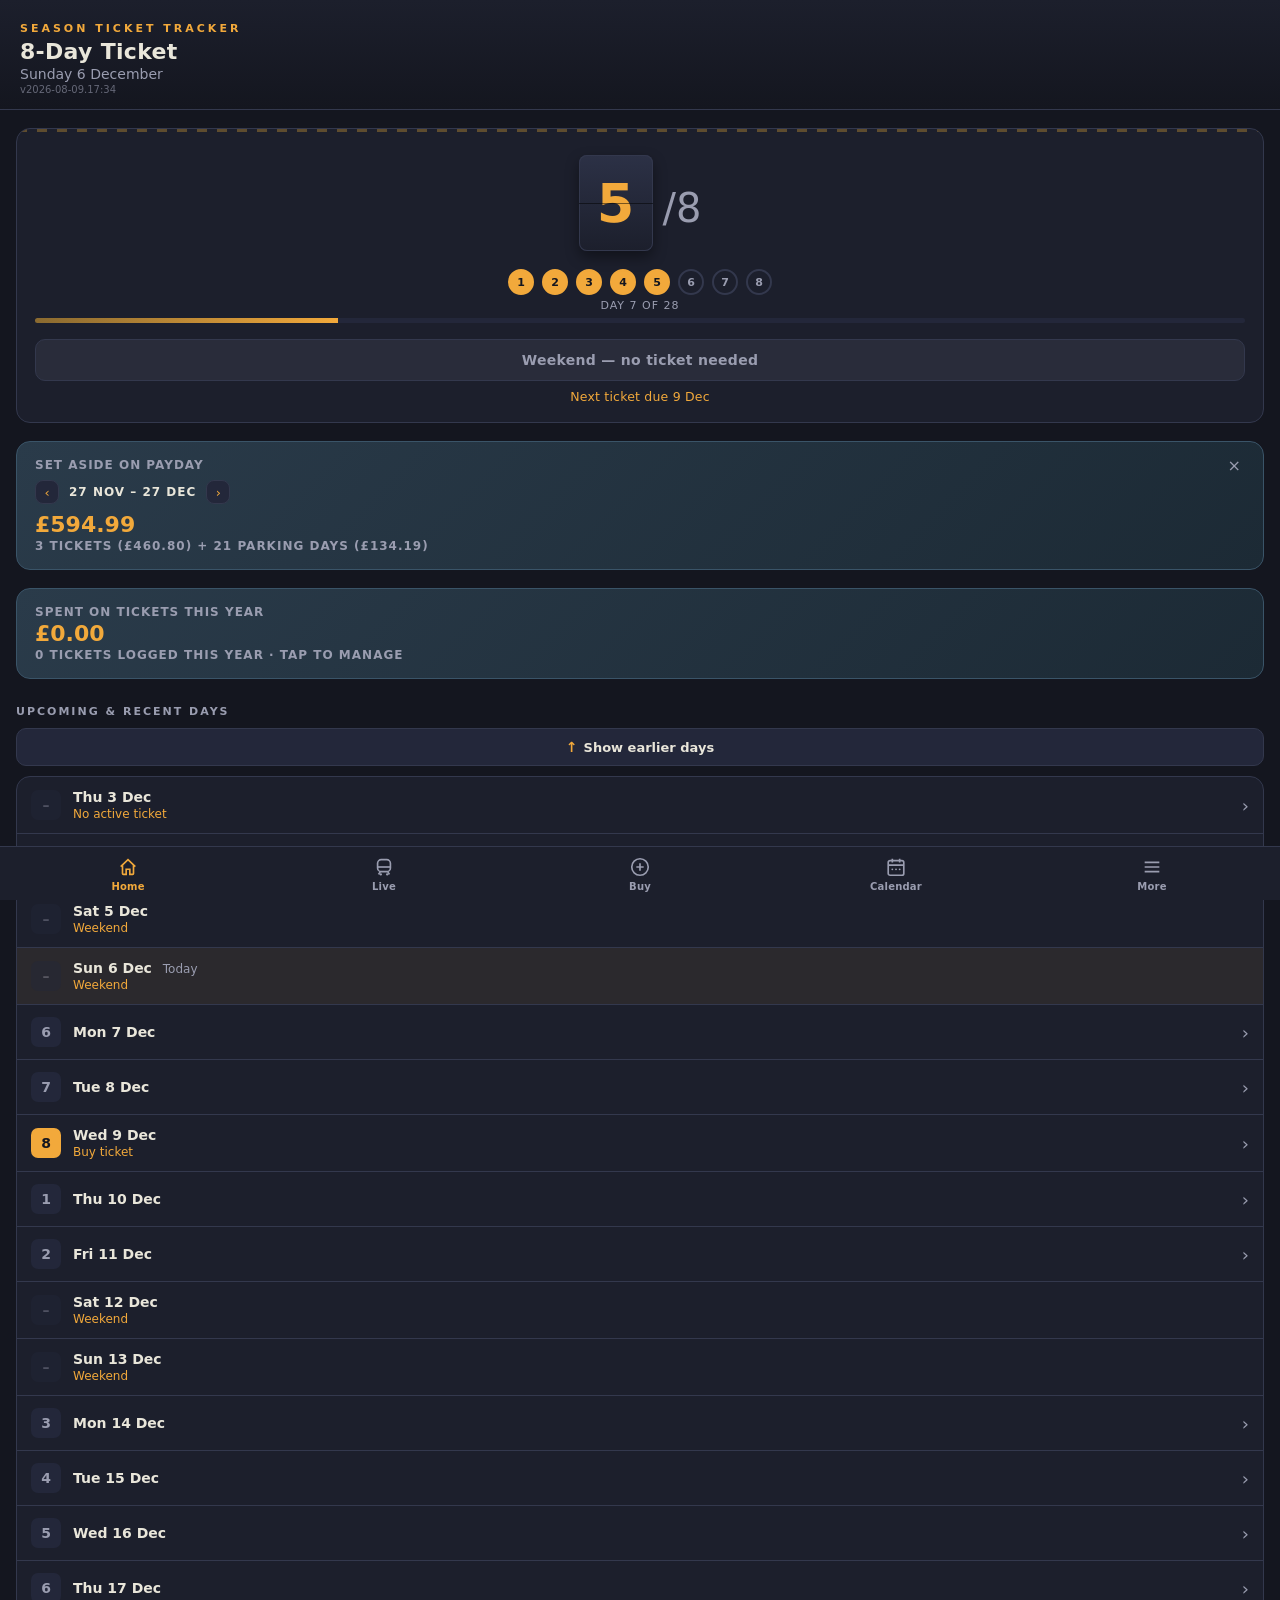
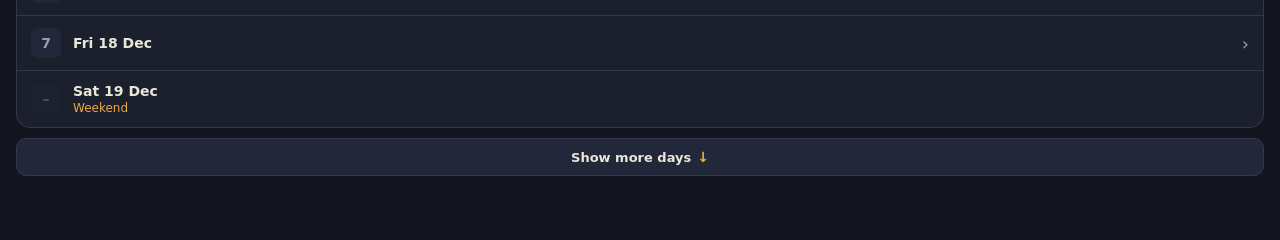
==== index-1.html @ 55a1dd39 "Add files via upload" ====
<!DOCTYPE html>
<html lang="en">
<head>
<meta charset="UTF-8">
<meta name="viewport" content="width=device-width, initial-scale=1.0, viewport-fit=cover">
<title>8-Day Ticket</title>
<link rel="manifest" href="manifest.json">
<meta name="theme-color" content="#14161f">
<meta name="mobile-web-app-capable" content="yes">
<meta name="apple-mobile-web-app-capable" content="yes">
<meta name="apple-mobile-web-app-status-bar-style" content="black-translucent">
<meta name="apple-mobile-web-app-title" content="8-Day Ticket">
<meta name="format-detection" content="telephone=no, date=no, address=no, email=no">
<link rel="icon" href="icons/icon-192.png">
<link rel="apple-touch-icon" href="icons/icon-192.png">
<script src="https://accounts.google.com/gsi/client" async defer></script>
<style>
  :root{
    --board: #14161f;
    --board-2: #1c1f2c;
    --tile: #23273a;
    --ink: #e9e6da;
    --ink-dim: #9a9db0;
    --amber: #f2a93b;
    --amber-dim: #8a6a30;
    --line: #33384d;
    --danger: #e05a4e;
    --good: #6fbf8a;
  }
  *{ box-sizing: border-box; -webkit-tap-highlight-color: transparent; }
  html,body{ height:100%; }
  body{
    margin:0;
    background: var(--board);
    color: var(--ink);
    font-family: 'Inter', system-ui, -apple-system, 'Segoe UI', sans-serif;
    min-height:100vh;
  }
  header.top{
    position: relative;
    padding: 22px 20px 14px;
    border-bottom: 1px solid var(--line);
    background: linear-gradient(180deg, var(--board-2), var(--board));
  }
  .bunting-row{
    display: flex;
    justify-content: center;
    gap: 5px;
    padding-bottom: 10px;
  }
  .bunting-flag{
    width: 12px;
    height: 12px;
    clip-path: polygon(0 0, 100% 0, 50% 100%);
  }
  .menu-dropdown{
    position: fixed;
    bottom: calc(74px + env(safe-area-inset-bottom));
    right: 16px;
    background: var(--board-2);
    border: 1px solid var(--line);
    border-radius: 12px;
    box-shadow: 0 -6px 28px rgba(0,0,0,0.45);
    z-index: 65;
    min-width: 240px;
    max-height: 60vh;
    overflow-y: auto;
  }
  .menu-dropdown .settings-link{
    margin: 0;
    padding: 13px 16px;
    text-align: left;
    border-bottom: 1px solid var(--line);
    font-size: 13px;
    text-decoration: none;
    color: var(--ink);
  }
  .menu-dropdown .settings-link:active{
    background: rgba(255,255,255,0.06);
  }
  .menu-dropdown .settings-link:last-child{ border-bottom: none; }

  .bottom-nav{
    position: sticky;
    left: 0; right: 0; bottom: 0;
    display: flex;
    background: var(--board-2);
    border-top: 1px solid var(--line);
    padding-bottom: env(safe-area-inset-bottom);
    z-index: 55;
  }
  .bottom-nav-item{
    flex: 1;
    display: flex;
    flex-direction: column;
    align-items: center;
    justify-content: center;
    gap: 3px;
    padding: 9px 4px 8px;
    color: var(--ink-dim);
    cursor: pointer;
    -webkit-user-select: none;
    user-select: none;
    -webkit-touch-callout: none;
    touch-action: manipulation;
    -webkit-tap-highlight-color: transparent;
  }
  .bottom-nav-item svg{
    width: 22px;
    height: 22px;
    stroke: currentColor;
    fill: none;
    stroke-width: 1.8;
  }
  .bottom-nav-item .bn-label{
    font-size: 10px;
    font-weight: 600;
    letter-spacing: 0.2px;
  }
  .bottom-nav-item.active{
    color: var(--amber);
  }
  .bottom-nav-item:active{
    background: rgba(255,255,255,0.04);
  }

  .cal-nav{
    display: flex;
    align-items: center;
    justify-content: space-between;
    margin-bottom: 14px;
  }
  .cal-nav-btn{
    width: 34px; height: 34px;
    display: flex; align-items:center; justify-content:center;
    background: var(--tile);
    border: 1px solid var(--line);
    border-radius: 8px;
    color: var(--amber);
    font-size: 18px;
    cursor: pointer;
  }
  .cal-nav-title{
    font-size: 15px;
    font-weight: 700;
  }
  .cal-grid{
    display: grid;
    grid-template-columns: repeat(7, 1fr);
    gap: 4px;
  }
  .cal-weekday{
    text-align: center;
    font-size: 10px;
    letter-spacing: 1px;
    text-transform: uppercase;
    color: var(--ink-dim);
    padding-bottom: 6px;
  }
  .cal-day{
    aspect-ratio: 1;
    display: flex;
    flex-direction: column;
    align-items: center;
    justify-content: center;
    border-radius: 8px;
    font-size: 13px;
    color: var(--ink);
    background: var(--tile);
    position: relative;
    -webkit-user-select: none;
    user-select: none;
    -webkit-touch-callout: none;
    touch-action: manipulation;
    -webkit-tap-highlight-color: transparent;
  }
  .cal-day.weekend{ color: var(--ink-dim); background: transparent; }
  .cal-day.empty{ background: transparent; }
  .cal-day.today{ border: 1.5px solid var(--amber); font-weight: 700; }
  .cal-dot{
    width: 5px; height: 5px;
    border-radius: 50%;
    background: var(--amber);
    margin-top: 3px;
  }
  .cal-dot-row{
    display: flex;
    gap: 3px;
  }
  .cal-dot-delay{
    width: 5px; height: 5px;
    border-radius: 50%;
    background: transparent;
    border: 1.3px solid #ff8b7e;
    margin-top: 3px;
    box-sizing: border-box;
  }
  .cal-dot-confirmed{
    width: 5px; height: 5px;
    border-radius: 50%;
    background: #ff8b7e;
    margin-top: 3px;
  }
  .eyebrow{
    font-size: 11px;
    letter-spacing: 3px;
    text-transform: uppercase;
    color: var(--amber);
    font-weight: 700;
    margin-bottom: 4px;
  }
  h1{
    font-size: 22px;
    margin: 0;
    font-weight: 800;
    letter-spacing: 0.3px;
  }
  .today-date{
    color: var(--ink-dim);
    font-size: 14px;
    margin-top: 2px;
  }

  .board-card{
    margin: 18px 16px 0;
    background: var(--board-2);
    border: 1px solid var(--line);
    border-radius: 14px;
    padding: 20px 18px 18px;
    position: relative;
    overflow: hidden;
  }
  .board-card::before{
    content:"";
    position:absolute; top:0; left:0; right:0; height:3px;
    background: repeating-linear-gradient(90deg, var(--amber-dim) 0 10px, transparent 10px 20px);
    opacity: 0.6;
  }

  .flip-row{
    display:flex;
    justify-content:center;
    align-items: baseline;
    gap: 10px;
    margin: 6px 0 18px;
  }
  .flip-tile{
    width: 74px;
    height: 96px;
    background: linear-gradient(180deg, #2c3146, #1c1f2c);
    border-radius: 8px;
    display:flex;
    align-items:center;
    justify-content:center;
    font-size: 54px;
    font-weight: 800;
    color: var(--amber);
    box-shadow: inset 0 0 0 1px var(--line), 0 6px 14px rgba(0,0,0,0.4);
    position: relative;
  }
  .flip-tile::after{
    content:"";
    position:absolute; left:0; right:0; top:50%;
    height:1px;
    background: rgba(0,0,0,0.5);
  }
  .flip-of8{
    display:flex; flex-direction:column; align-items:center;
  }
  .flip-of8 .num{
    font-size: 40px;
    font-weight: 300;
    color: var(--ink-dim);
  }
  .flip-of8 .label{
    font-size: 10px;
    letter-spacing: 2px;
    color: var(--ink-dim);
    text-transform: uppercase;
  }

  .punch-row{
    display:flex;
    justify-content:center;
    gap: 8px;
    margin-bottom: 4px;
  }
  .punch{
    width: 26px; height: 26px;
    border-radius: 50%;
    border: 2px solid var(--line);
    display:flex; align-items:center; justify-content:center;
    font-size: 11px;
    color: var(--ink-dim);
    font-weight: 700;
    transition: all 0.2s;
  }
  .punch.done{
    background: var(--amber);
    border-color: var(--amber);
    color: #14161f;
  }

  .day-progress-label{
    text-align:center;
    font-size: 11px;
    letter-spacing: 1px;
    text-transform: uppercase;
    color: var(--ink-dim);
    margin-bottom: 6px;
  }
  .day-progress-track{
    height: 5px;
    background: var(--tile);
    border-radius: 4px;
    overflow: hidden;
    margin-bottom: 4px;
  }
  .day-progress-fill{
    height: 100%;
    background: linear-gradient(90deg, var(--amber-dim), var(--amber));
  }

  .status-banner{
    margin-top: 16px;
    border-radius: 10px;
    padding: 12px 14px;
    font-size: 14px;
    font-weight: 700;
    text-align: center;
    letter-spacing: 0.3px;
  }
  .status-banner.renew{
    background: rgba(224,90,78,0.15);
    color: #ff8b7e;
    border: 1px solid rgba(224,90,78,0.4);
  }
  .status-banner.ok{
    background: rgba(111,191,138,0.12);
    color: var(--good);
    border: 1px solid rgba(111,191,138,0.3);
  }
  .status-banner.skip{
    background: rgba(154,157,176,0.1);
    color: var(--ink-dim);
    border: 1px solid var(--line);
  }

  .next-buy-line{
    margin-top: 8px;
    text-align: center;
    font-size: 12.5px;
    color: var(--amber);
    letter-spacing: 0.2px;
    -webkit-user-select: none;
    user-select: none;
    -webkit-touch-callout: none;
    touch-action: manipulation;
    -webkit-tap-highlight-color: transparent;
  }

  .section-label{
    margin: 26px 16px 10px;
    font-size: 11px;
    letter-spacing: 2px;
    text-transform: uppercase;
    color: var(--ink-dim);
    font-weight: 700;
  }

  .holiday-card{
    margin: 18px 16px 0;
    background: linear-gradient(135deg, #2a3b4a, #1c2a35);
    border: 1px solid #3a5468;
    border-radius: 14px;
    padding: 16px 18px;
    display: flex;
    align-items: center;
    gap: 16px;
  }
  .holiday-count{
    font-size: 36px;
    font-weight: 800;
    color: #7fc9e8;
    font-family: 'Courier New', monospace;
    min-width: 50px;
  }
  .holiday-label{
    font-size: 12px;
    text-transform: uppercase;
    letter-spacing: 1px;
    color: var(--ink-dim);
    font-weight: 700;
  }
  .holiday-date{
    font-size: 14px;
    color: var(--ink);
    margin-top: 2px;
  }

  .comment-card{
    margin: 0 16px;
    background: var(--board-2);
    border: 1px solid var(--line);
    border-radius: 14px;
    padding: 16px;
  }
  .chip-row{
    display:flex;
    flex-wrap: wrap;
    gap: 8px;
    margin-bottom: 10px;
  }
  .chip{
    padding: 7px 13px;
    border-radius: 20px;
    border: 1px solid var(--line);
    background: var(--tile);
    color: var(--ink);
    font-size: 13px;
    font-weight: 600;
    cursor:pointer;
    user-select:none;
  }
  .chip.active{
    background: var(--amber);
    color: #14161f;
    border-color: var(--amber);
  }
  input[type=text]{
    width: 100%;
    background: var(--tile);
    border: 1px solid var(--line);
    color: var(--ink);
    border-radius: 8px;
    padding: 10px 12px;
    font-size: 14px;
    margin-top: 4px;
  }
  input[type=text]::placeholder{ color: var(--ink-dim); }
  input[type=date]{
    width: 100%;
    background: var(--tile);
    border: 1px solid var(--line);
    color: var(--ink);
    border-radius: 8px;
    padding: 10px 12px;
    font-size: 14px;
    color-scheme: dark;
  }

  .day-list{
    margin: 0 16px;
    background: var(--board-2);
    border: 1px solid var(--line);
    border-radius: 14px;
    overflow: hidden;
  }
  .day-row{
    display:flex;
    align-items:center;
    gap: 12px;
    padding: 12px 14px;
    border-bottom: 1px solid var(--line);
    cursor: pointer;
    -webkit-user-select: none;
    user-select: none;
    -webkit-touch-callout: none;
    touch-action: manipulation;
    -webkit-tap-highlight-color: transparent;
  }
  .day-row.no-click{
    cursor: default;
  }
  .day-row:last-child{ border-bottom:none; }
  .day-row.is-today{
    background: rgba(242,169,59,0.07);
  }
  .day-row .count-badge{
    width: 30px; height:30px;
    border-radius: 7px;
    background: var(--tile);
    display:flex; align-items:center; justify-content:center;
    font-weight: 800;
    font-size: 14px;
    color: var(--ink-dim);
    flex-shrink:0;
  }
  .day-row .count-badge.eight{
    background: var(--amber);
    color: #14161f;
  }
  .day-row .count-badge.weekend{
    opacity: 0.4;
  }
  .day-row .info{ flex:1; min-width:0; }
  .day-row .dname{
    font-size: 14px;
    font-weight: 700;
  }
  .day-row .dname .sub{
    font-weight: 400;
    color: var(--ink-dim);
    font-size: 12px;
    margin-left: 6px;
  }
  .day-row .comment-tag{
    font-size: 12px;
    color: var(--amber);
    margin-top: 2px;
  }
  .day-row .arrow{
    color: var(--ink-dim);
    font-size: 18px;
  }
  .rail-blob{
    display: inline-block;
    position: relative;
    width: 10px;
    height: 10px;
    border-radius: 50%;
    background: var(--amber);
    margin-left: 8px;
    vertical-align: middle;
    cursor: pointer;
    -webkit-user-select: none;
    user-select: none;
    -webkit-touch-callout: none;
    touch-action: manipulation;
    -webkit-tap-highlight-color: transparent;
  }
  .rail-blob::after{
    content: '';
    position: absolute;
    top: 50%;
    left: 50%;
    width: 36px;
    height: 36px;
    transform: translate(-50%, -50%);
  }
  .rail-blob-confirmed{
    background: #ff8b7e;
  }
  .rail-detail-row{
    display: flex;
    justify-content: space-between;
    padding: 6px 0;
    border-bottom: 1px solid var(--line);
    font-size: 14px;
  }
  .rail-detail-row:last-child{ border-bottom: none; }
  /* Train-progress rows only (identified by data-idx) — the divider
     otherwise spans the row's full width, overhanging past the tracker
     line and dots on the left. Trimmed to start exactly where those
     sit instead, so it reads as meeting the timeline rather than
     floating past it. */
  .rail-detail-row[data-idx]{
    border-bottom: none;
  }
  .rail-detail-row[data-idx]::after{
    content: '';
    position: absolute;
    left: 6px;
    right: 0;
    bottom: 0;
    height: 1px;
    background: var(--line);
  }
  .rail-detail-row[data-idx]:last-child::after{
    display: none;
  }
  .rail-col-header{
    font-size: 11px;
    letter-spacing: 1px;
    text-transform: uppercase;
    color: var(--ink-dim);
    margin: 14px 0 6px;
  }

  .save-btn{
    width:100%;
    margin-top: 10px;
    background: var(--amber);
    color: #14161f;
    border:none;
    border-radius: 8px;
    padding: 12px;
    font-size: 14px;
    font-weight: 800;
    cursor:pointer;
  }
  .save-btn:active{ transform: scale(0.98); }

  .settings-link{
    text-align:center;
    margin-top: 24px;
    font-size: 12px;
    color: var(--ink-dim);
    text-decoration: underline;
    cursor:pointer;
    -webkit-user-select: none;
    user-select: none;
    -webkit-touch-callout: none;
    touch-action: manipulation;
    -webkit-tap-highlight-color: transparent;
  }

  .day-nav-btn{
    display: flex;
    align-items: center;
    justify-content: center;
    gap: 6px;
    margin: 10px 16px;
    padding: 10px;
    font-size: 13px;
    font-weight: 600;
    color: var(--ink);
    background: var(--tile);
    border: 1px solid var(--line);
    border-radius: 10px;
    cursor: pointer;
    -webkit-user-select: none;
    user-select: none;
    -webkit-touch-callout: none;
    touch-action: manipulation;
    -webkit-tap-highlight-color: transparent;
  }
  .day-nav-btn:active{
    background: rgba(255,255,255,0.06);
  }
  .day-nav-btn .arrow-icon{
    color: var(--amber);
    font-size: 14px;
  }

  .modal-overlay{
    position: fixed; inset:0;
    background: rgba(0,0,0,0.6);
    display:flex; align-items:flex-end;
    z-index: 50;
  }
  .modal{
    background: var(--board-2);
    width:100%;
    border-radius: 16px 16px 0 0;
    padding: 20px 18px 28px;
    border-top: 1px solid var(--line);
    /* A generous fixed ceiling, not dependent on measuring the bottom
       bar's exact height — that measurement approach turned out to be
       unreliable (the same root cause behind the old "Show more days"
       bug). This guarantees any modal's own content, however long, can
       always be reached via its own internal scroll rather than
       potentially being trapped behind the bar with no way to reach it. */
    max-height: calc(100vh - 80px - env(safe-area-inset-bottom));
    overflow-y: auto;
  }
  .modal h3{ margin:0 0 4px; font-size:16px; }
  .modal .sub{ color: var(--ink-dim); font-size:13px; margin-bottom:14px; }

  .modal-overlay-full{
    align-items: stretch;
  }
  .modal-overlay-full .modal{
    border-radius: 0;
    height: 100dvh;
    max-height: 100dvh;
    display: flex;
    flex-direction: column;
    /* A generous fixed allowance for the bottom nav bar sitting on top of
       this modal (same reasoning as the base .modal fix) — this was
       previously only reserving 20px total, nowhere near enough, which
       is why Close ended up trapped underneath the bar. */
    padding-bottom: calc(72px + env(safe-area-inset-bottom));
  }


  /* Bottom-sheet modals sit below the app's bottom nav in the stacking
     order. Reserve the nav's height inside the modal so its own controls
     (especially Close) cannot end up underneath the nav. This is the same
     safe-area principle used by the full-screen train-progress modal, but
     without making the bottom-sheet itself full-screen. */
  .modal-overlay-nav-safe .modal{
    padding-bottom: calc(72px + env(safe-area-inset-bottom));
  }


  .cal-overlay{
    align-items: flex-start;
    padding-top: 60px;
  }
  .cal-modal{
    border-radius: 16px;
    border-top: 1px solid var(--line);
    margin: 0 12px;
  }
  .modal-close{
    text-align:center;
    margin-top: 14px;
    color: var(--ink-dim);
    font-size: 13px;
    cursor:pointer;
  }
  .loading{
    text-align:center;
    padding: 60px 20px;
    color: var(--ink-dim);
  }
  @keyframes blob-pulse{
    0%, 100% { opacity: 1; transform: scale(1); }
    50% { opacity: 0.5; transform: scale(1.3); }
  }
  .blob-pulsing{
    animation: blob-pulse 1.4s ease-in-out infinite;
  }
</style>
</head>
<body>
<div id="app" class="loading">Loading your ticket…</div>

<script>
const PRESET_TAGS = ['WFH', 'HOLIDAY', 'DENTIST', 'SICK'];

// Simple line-style icons for the bottom nav bar — inherit colour via
// currentColor so active/inactive state is just a CSS colour change.
const NAV_ICONS = {
  today: '<svg viewBox="0 0 24 24"><path d="M4 11.5 12 4l8 7.5"/><path d="M6 10v9a1 1 0 0 0 1 1h3v-5.5h4V20h3a1 1 0 0 0 1-1v-9"/></svg>',
  live: '<svg viewBox="0 0 24 24"><rect x="5" y="4" width="14" height="13" rx="4"/><path d="M5 12h14"/><circle cx="8.5" cy="20" r="1.3" fill="currentColor" stroke="none"/><circle cx="15.5" cy="20" r="1.3" fill="currentColor" stroke="none"/><path d="M8 17l-2 3M16 17l2 3"/></svg>',
  buy: '<svg viewBox="0 0 24 24"><circle cx="12" cy="12" r="9"/><path d="M12 8v8M8 12h8"/></svg>',
  calendar: '<svg viewBox="0 0 24 24"><rect x="3.5" y="5" width="17" height="16" rx="2"/><path d="M3.5 10h17M8 3v4M16 3v4"/><circle cx="8" cy="14.5" r="1" fill="currentColor" stroke="none"/><circle cx="12" cy="14.5" r="1" fill="currentColor" stroke="none"/><circle cx="16" cy="14.5" r="1" fill="currentColor" stroke="none"/></svg>',
  more: '<svg viewBox="0 0 24 24"><path d="M4 7h16M4 12h16M4 17h16"/></svg>',
};

// A filled circle with a white checkmark, GitHub-style — used to show a
// delay repay claim's status inline. Green for confirmed, grey for
// started-but-not-yet-confirmed.
function checkCircleIcon(color){
  return `<svg viewBox="0 0 16 16" width="15" height="15" style="vertical-align:-2px;"><circle cx="8" cy="8" r="8" fill="${color}"/><path d="M4.3 8.3 L6.8 10.6 L11.6 5.3" stroke="#fff" stroke-width="1.6" stroke-linecap="round" stroke-linejoin="round" fill="none"/></svg>`;
}

// Replace this with your own OAuth client ID from Google Cloud Console
// to enable the Google Calendar sync feature. Safe to be public — a
// client ID is not a secret, unlike an API key or password.
const GOOGLE_CLIENT_ID = '130585374763-he5hjhlgigril8otmlcalp4llonefl4e.apps.googleusercontent.com';
const APP_VERSION = 'v2026-08-09.17:34'; // bump this on every deploy — lets you confirm what's actually running vs what's on GitHub

let gcalEnabled = false; // whether the person has connected Google Calendar
let preferredGoogleEmail = ''; // used as a login hint to skip the account picker when multiple Google accounts exist
// Global debug mode — off by default. When on, debug hooks scattered
// around the app (starting with the raw-data toggle on train progress)
// become visible. Each hook's own info can look different; this is just
// the single switch that reveals/hides all of them consistently.
let debugModeEnabled = false;
// Tracks the currently-open train progress screen's own teardown
// function, if any. Every such screen shares the same hardcoded element
// IDs (train-progress-rows, train-progress-blob, etc.) and runs its own
// 60-second refresh timer — if a second one opened while a first was
// still alive, both timers kept running and both wrote into whichever
// DOM elements getElementById happened to resolve to (the first match,
// not necessarily the one on screen), causing one train's data to
// silently overwrite another's. Forcing any previous instance to clean
// itself up before a new one opens makes that structurally impossible.
let activeTrainProgressCleanup = null;

// Drive auto-backup
let driveBackupEnabled = false;
let driveBackupDirty = false; // true whenever something's changed since the last successful backup
let lastDriveBackupTime = 0; // epoch ms
let driveBackupFolderId = null;
const DRIVE_BACKUP_THROTTLE_MS = 30 * 60 * 1000; // 30 minutes
const DRIVE_BACKUP_FOLDER_NAME = 'Ticket Tracker Backups';
const DRIVE_BACKUP_KEEP_COUNT = 2;
let gcalEventId = null; // the calendar event ID for the current buy-ticket reminder, if any
let gcalPendingSync = false; // true when the buy date changed since the calendar was last updated
let lastNotifiedBuyKey = null; // the buy date we last notified/synced for, to detect changes
let googleTokenClient = null; // lazily-initialized GIS token client
let cachedAccessToken = null;
let cachedTokenExpiry = 0;
let gcalLastSyncFailed = false; // transient, not persisted — just for this session's UI feedback
let scheduledBuyKey = null; // the buy-date candidate currently waiting out the debounce timer
let buyDateChangeTimer = null; // the pending debounce timeout handle

// Optional one-off import of past comments, e.g. from an old spreadsheet.
// Left empty here deliberately — this file is public. See import-seed-data.js
// (kept out of the GitHub repo) for how to load personal history in privately.
const SEED_COMMENTS = {};

function fmtKey(d){
  const y = d.getFullYear();
  const m = String(d.getMonth()+1).padStart(2,'0');
  const day = String(d.getDate()).padStart(2,'0');
  return `${y}-${m}-${day}`;
}
function parseKey(k){
  const [y,m,d] = k.split('-').map(Number);
  return new Date(y, m-1, d);
}
function isWeekend(d){
  const wd = d.getDay(); // 0 Sun, 6 Sat
  return wd === 0 || wd === 6;
}
function addDays(d, n){
  const nd = new Date(d);
  nd.setDate(nd.getDate()+n);
  return nd;
}
function dayNameShort(d){
  return d.toLocaleDateString('en-GB', { weekday: 'short' });
}
function dateLabel(d){
  return d.toLocaleDateString('en-GB', { weekday: 'long', day: 'numeric', month: 'long' });
}
function dateLabelShort(d){
  return d.toLocaleDateString('en-GB', { day: 'numeric', month: 'short' });
}

const PERIOD_LENGTH = 28; // ticket valid for 28 calendar days
const USES_PER_PERIOD = 8; // 8 day-passes within that window
const DEFAULT_PERIOD_START = '2026-07-29'; // ticket bought tonight, starts tomorrow

let comments = {}; // dateKey -> comment string
let travelOverrides = {}; // dateKey -> true, for days with a comment that were still travelled
let periodStart = DEFAULT_PERIOD_START; // date the current ticket window began
let purchases = []; // [{date: 'YYYY-MM-DD', cost: number}, ...] — one entry per ticket bought
let lastKnownPrice = 153.60; // prefilled into the recalibrate cost field
let parkingCost = 6.39; // default daily parking estimate
let dayReturnPrice = 21.00; // used by the ticket purchase advisor to compare against the season ticket
let dismissedMonths = {}; // monthKey ('YYYY-MM') -> true, for the monthly estimate card
let menuOpen = false; // whether the hamburger dropdown is currently open

// Rail performance / delay repay feature
const RAIL_WORKER_URL = 'https://rail-performance-proxy.wayne-lee-paul-reynolds.workers.dev';
const DARWIN_WORKER_URL = 'https://darwin-live-proxy.wayne-lee-paul-reynolds.workers.dev';
const DELAY_REPAY_THRESHOLD_MINUTES = 15;
let railDaysBack = 3; // how far back the day list currently scrolls; grows via "Show earlier days"
const RAIL_DAYS_BACK_STEP = 7;
const RAIL_MAX_DAYS_BACK = 28; // matches Avanti's Delay Repay claim deadline
let railTrains = []; // [{ key, direction: 'AM'|'PM', fromLoc, toLoc, time, label }]
let railPerfCache = {}; // { "YYYY-MM-DD": { trainKey: { delayMinutes, onTime } } }
let railSyncInProgress = false;

// Marks the Drive backup as needing a fresh upload whenever any of the
// app's own data changes. Installed once, globally, so every save
// function already in the app (and any added later) is covered
// automatically — no need to remember to flag dirtiness by hand.
(function installDriveBackupDirtyTracker(){
  const originalSetItem = localStorage.setItem.bind(localStorage);
  localStorage.setItem = function(key, value){
    if (key !== 'drive-backup-dirty' && key !== 'drive-backup-last-time'){
      driveBackupDirty = true;
      try{ originalSetItem('drive-backup-dirty', JSON.stringify(true)); }catch(e){}
    }
    return originalSetItem(key, value);
  };
})();

const DEFAULT_RAIL_TRAINS = [
  { key: 'am-0808', direction: 'AM', fromLoc: 'CRE', toLoc: 'WGN', time: '0808', label: '08:08' },
  { key: 'am-0727', direction: 'AM', fromLoc: 'CRE', toLoc: 'WGN', time: '0727', label: '07:27' },
  { key: 'pm-1731', direction: 'PM', fromLoc: 'WGN', toLoc: 'CRE', time: '1731', label: '17:31' },
  { key: 'pm-1631', direction: 'PM', fromLoc: 'WGN', toLoc: 'CRE', time: '1631', label: '16:31' },
  { key: 'pm-1831', direction: 'PM', fromLoc: 'WGN', toLoc: 'CRE', time: '1831', label: '18:31' },
];

// Approximate station coordinates — precise enough for a rough geofencing
// test; worth refining with a proper lookup later if this becomes a real
// feature rather than a proof of concept.
const STATION_COORDS = {
  CRE: { lat: 53.0896, lon: -2.4333, name: 'Crewe' },
  WGN: { lat: 53.5433, lon: -2.6326, name: 'Wigan North Western' },
};

// Haversine formula — great-circle distance between two lat/lon points, in km.
function distanceKm(lat1, lon1, lat2, lon2){
  const R = 6371;
  const toRad = (d) => d * Math.PI / 180;
  const dLat = toRad(lat2 - lat1);
  const dLon = toRad(lon2 - lon1);
  const a = Math.sin(dLat/2)**2 + Math.cos(toRad(lat1)) * Math.cos(toRad(lat2)) * Math.sin(dLon/2)**2;
  return R * 2 * Math.atan2(Math.sqrt(a), Math.sqrt(1-a));
}

let estimateOffset = 0; // 0 = current pay period, 1 = next, 2 = the one after, etc. (not persisted)
let confirmedTrains = {}; // "YYYY-MM-DD" -> { AM: trainKey, PM: trainKey } — which specific train you actually caught, manually confirmed for now

// Delay Repay claim tracking — dateKey -> { AM: {status, minutesLate, amount}, PM: {...} }
// status is 'started' (link tapped, submission not confirmed) or 'confirmed'
// (manually marked as actually submitted/completed). Only ever set for the
// CONFIRMED train on a given direction, never for other trains that also
// happened to be delayed that day but weren't the one actually ridden.
let delayClaims = {};
const AVANTI_CLAIM_URL = 'https://delayrepay.avantiwestcoast.co.uk/';
// Confirmed against two real Avanti claims on the Flexi 8 ticket: a 15-29
// min delay paid £2.40 and a 30-59 min delay paid £4.80, both matching
// (ticket price ÷ 16) × band exactly at £153.60. Worth re-checking if the
// ticket type or price structure ever changes.
const DELAY_REPAY_DIVISOR = 16;

function delayRepayBandPercent(minutes){
  if (minutes >= 60) return 1.0;
  if (minutes >= 30) return 0.5;
  if (minutes >= 15) return 0.25;
  return 0;
}

// Finds the season ticket price that was actually valid on a given past
// date, rather than just using whatever the current price is — so a later
// price change doesn't retroactively distort an older claim's value.
function getSeasonPriceForDate(dateKey){
  const seasonPurchases = purchases.filter(p => (p.type || undefined) !== 'single' && p.date <= dateKey);
  if (seasonPurchases.length === 0) return lastKnownPrice;
  seasonPurchases.sort((a, b) => a.date < b.date ? -1 : 1);
  return seasonPurchases[seasonPurchases.length - 1].cost;
}

function computeDelayRepayAmount(minutes, dateKey){
  const price = getSeasonPriceForDate(dateKey);
  return (price / DELAY_REPAY_DIVISOR) * delayRepayBandPercent(minutes);
}

async function saveDelayClaims(){
  try{ localStorage.setItem('delay-claims', JSON.stringify(delayClaims)); }
  catch(e){ /* save failed silently; will retry next change */ }
}

// Trains being actively watched by serviceID, independent of any
// station's rolling board window — lets a journey be followed all the
// way to its destination, even after it's long departed the station you
// first spotted it from, and even across closing/reopening the app.
let trackedTrains = []; // [{ serviceId, label, fromLoc, addedAt }]
const TRACKED_TRAIN_MAX_AGE_MS = 6 * 60 * 60 * 1000; // stop tracking after 6 hours regardless — a journey this long has almost certainly finished

// "I think you're on this train" detection
const GEOFENCE_RADIUS_M = 500; // informed by real field-test readings — Crewe/Wigan both fall well inside this
const LIKELY_TRAIN_CHECK_INTERVAL_MS = 2 * 60 * 1000; // how often to check while the app is open
const LIKELY_TRAIN_TIME_WINDOW_MIN = 45; // only bother checking within this many minutes either side of a configured train time
let likelyTrainSuggestion = null; // { dateKey, direction, trainKey, label } — transient, not persisted
let likelyTrainCheckTimer = null;
let dismissedLikelyTrainKeys = new Set(); // avoids re-suggesting the same match repeatedly in one session

async function loadData(){
  try{
    const c = localStorage.getItem('ticket-comments');
    comments = c ? JSON.parse(c) : {};
  }catch(e){ comments = {}; }
  try{
    const o = localStorage.getItem('ticket-travel-overrides');
    travelOverrides = o ? JSON.parse(o) : {};
  }catch(e){ travelOverrides = {}; }
  try{
    const pu = localStorage.getItem('ticket-purchases');
    purchases = pu ? JSON.parse(pu) : [];
  }catch(e){ purchases = []; }
  try{
    const lp = localStorage.getItem('ticket-last-price');
    lastKnownPrice = lp ? JSON.parse(lp) : 153.60;
  }catch(e){ lastKnownPrice = 153.60; }
  try{
    const pc = localStorage.getItem('ticket-parking-cost');
    parkingCost = pc ? JSON.parse(pc) : 6.39;
  }catch(e){ parkingCost = 6.39; }
  try{
    const dr = localStorage.getItem('ticket-day-return-price');
    dayReturnPrice = dr ? JSON.parse(dr) : 21.00;
  }catch(e){ dayReturnPrice = 21.00; }
  try{
    const dm = localStorage.getItem('ticket-dismissed-months');
    dismissedMonths = dm ? JSON.parse(dm) : {};
  }catch(e){ dismissedMonths = {}; }
  try{
    const ge = localStorage.getItem('gcal-enabled');
    gcalEnabled = ge ? JSON.parse(ge) : false;
  }catch(e){ gcalEnabled = false; }
  try{
    const pe = localStorage.getItem('preferred-google-email');
    preferredGoogleEmail = pe ? JSON.parse(pe) : '';
  }catch(e){ preferredGoogleEmail = ''; }
  try{
    const dm = localStorage.getItem('debug-mode-enabled');
    debugModeEnabled = dm ? JSON.parse(dm) : false;
  }catch(e){ debugModeEnabled = false; }
  try{
    const dbe = localStorage.getItem('drive-backup-enabled');
    driveBackupEnabled = dbe ? JSON.parse(dbe) : false;
  }catch(e){ driveBackupEnabled = false; }
  try{
    const dbd = localStorage.getItem('drive-backup-dirty');
    driveBackupDirty = dbd ? JSON.parse(dbd) : false;
  }catch(e){ driveBackupDirty = false; }
  try{
    const dbt = localStorage.getItem('drive-backup-last-time');
    lastDriveBackupTime = dbt ? JSON.parse(dbt) : 0;
  }catch(e){ lastDriveBackupTime = 0; }
  try{
    const dbf = localStorage.getItem('drive-backup-folder-id');
    driveBackupFolderId = dbf ? JSON.parse(dbf) : null;
  }catch(e){ driveBackupFolderId = null; }
  try{
    const gi = localStorage.getItem('gcal-event-id');
    gcalEventId = gi ? JSON.parse(gi) : null;
  }catch(e){ gcalEventId = null; }
  try{
    const gp = localStorage.getItem('gcal-pending-sync');
    gcalPendingSync = gp ? JSON.parse(gp) : false;
  }catch(e){ gcalPendingSync = false; }
  try{
    const ln = localStorage.getItem('ticket-last-notified-buy-key');
    lastNotifiedBuyKey = ln ? JSON.parse(ln) : null;
  }catch(e){ lastNotifiedBuyKey = null; }
  try{
    const rt = localStorage.getItem('rail-trains');
    railTrains = rt ? JSON.parse(rt) : DEFAULT_RAIL_TRAINS.slice();
  }catch(e){ railTrains = DEFAULT_RAIL_TRAINS.slice(); }
  try{
    const rc = localStorage.getItem('rail-perf-cache');
    railPerfCache = rc ? JSON.parse(rc) : {};
  }catch(e){ railPerfCache = {}; }
  try{
    const ct = localStorage.getItem('confirmed-trains');
    confirmedTrains = ct ? JSON.parse(ct) : {};
  }catch(e){ confirmedTrains = {}; }
  try{
    const dc = localStorage.getItem('delay-claims');
    delayClaims = dc ? JSON.parse(dc) : {};
  }catch(e){ delayClaims = {}; }
  try{
    const tt = localStorage.getItem('tracked-trains');
    trackedTrains = tt ? JSON.parse(tt) : [];
    const now = Date.now();
    trackedTrains = trackedTrains.filter(t => (now - t.addedAt) < TRACKED_TRAIN_MAX_AGE_MS);

    // Also clear the whole list outright on the first app open of a new
    // calendar day — a train tracked yesterday evening has no business
    // surviving into this morning's commute, even if it's inside the
    // 6-hour window (e.g. tracked at 23:00, opened again at 04:00).
    // Only acts when there's an actual prior day on record — a missing
    // key (first run after this feature was added) must NOT be treated
    // as evidence of a day change, or it wrongly wipes same-day tracking
    // the very first time this code runs on a given phone.
    const todayKeyForTracking = fmtKey(new Date());
    const lastTrackedDay = localStorage.getItem('tracked-trains-last-day');
    if (lastTrackedDay && lastTrackedDay !== todayKeyForTracking){
      trackedTrains = [];
      localStorage.setItem('tracked-trains', JSON.stringify(trackedTrains));
    }
    localStorage.setItem('tracked-trains-last-day', todayKeyForTracking);
  }catch(e){ trackedTrains = []; }
  try{
    const p = localStorage.getItem('ticket-period-start');
    periodStart = p ? JSON.parse(p) : DEFAULT_PERIOD_START;
  }catch(e){ periodStart = DEFAULT_PERIOD_START; }

  // One-time import of the comments from the original spreadsheet.
  // Only fills in dates that don't already have a comment, and only runs once.
  let alreadySeeded = false;
  try{
    const s = localStorage.getItem('ticket-seed-imported');
    alreadySeeded = !!(s && JSON.parse(s));
  }catch(e){ alreadySeeded = false; /* key not found yet — expected on first run */ }

  if (!alreadySeeded){
    let changed = false;
    for (const key in SEED_COMMENTS){
      if (!comments[key]){
        comments[key] = SEED_COMMENTS[key];
        changed = true;
      }
    }
    if (changed) await saveComments();
    try{ localStorage.setItem('ticket-seed-imported', JSON.stringify(true)); }catch(e){}
  }

}

async function saveComments(){
  try{ localStorage.setItem('ticket-comments', JSON.stringify(comments)); }
  catch(e){ /* save failed silently; will retry next change */ }
}
async function saveTravelOverrides(){
  try{ localStorage.setItem('ticket-travel-overrides', JSON.stringify(travelOverrides)); }
  catch(e){ /* save failed silently; will retry next change */ }
}
async function savePurchases(){
  try{ localStorage.setItem('ticket-purchases', JSON.stringify(purchases)); }
  catch(e){ /* save failed silently; will retry next change */ }
}
async function saveLastKnownPrice(){
  try{ localStorage.setItem('ticket-last-price', JSON.stringify(lastKnownPrice)); }
  catch(e){ /* save failed silently; will retry next change */ }
}
async function saveParkingCost(){
  try{ localStorage.setItem('ticket-parking-cost', JSON.stringify(parkingCost)); }
  catch(e){ /* save failed silently; will retry next change */ }
}
async function saveDayReturnPrice(){
  try{ localStorage.setItem('ticket-day-return-price', JSON.stringify(dayReturnPrice)); }
  catch(e){ /* save failed silently; will retry next change */ }
}
async function saveDismissedMonths(){
  try{ localStorage.setItem('ticket-dismissed-months', JSON.stringify(dismissedMonths)); }
  catch(e){ /* save failed silently; will retry next change */ }
}
async function saveGcalEnabled(){
  try{ localStorage.setItem('gcal-enabled', JSON.stringify(gcalEnabled)); }
  catch(e){ /* save failed silently; will retry next change */ }
}
async function savePreferredGoogleEmail(){
  try{ localStorage.setItem('preferred-google-email', JSON.stringify(preferredGoogleEmail)); }
  catch(e){ /* save failed silently; will retry next change */ }
}
async function saveDebugMode(){
  try{ localStorage.setItem('debug-mode-enabled', JSON.stringify(debugModeEnabled)); }
  catch(e){ /* save failed silently; will retry next change */ }
}
async function saveDriveBackupEnabled(){
  try{ localStorage.setItem('drive-backup-enabled', JSON.stringify(driveBackupEnabled)); }
  catch(e){ /* save failed silently; will retry next change */ }
}
async function saveDriveBackupFolderId(){
  try{ localStorage.setItem('drive-backup-folder-id', JSON.stringify(driveBackupFolderId)); }
  catch(e){ /* save failed silently; will retry next change */ }
}
async function saveGcalEventId(){
  try{ localStorage.setItem('gcal-event-id', JSON.stringify(gcalEventId)); }
  catch(e){ /* save failed silently; will retry next change */ }
}
async function saveGcalPendingSync(){
  try{ localStorage.setItem('gcal-pending-sync', JSON.stringify(gcalPendingSync)); }
  catch(e){ /* save failed silently; will retry next change */ }
}
async function saveLastNotifiedBuyKey(){
  try{ localStorage.setItem('ticket-last-notified-buy-key', JSON.stringify(lastNotifiedBuyKey)); }
  catch(e){ /* save failed silently; will retry next change */ }
}
async function saveRailTrains(){
  try{ localStorage.setItem('rail-trains', JSON.stringify(railTrains)); }
  catch(e){ /* save failed silently; will retry next change */ }
}
async function saveRailPerfCache(){
  try{ localStorage.setItem('rail-perf-cache', JSON.stringify(railPerfCache)); }
  catch(e){ /* save failed silently; will retry next change */ }
}
async function saveConfirmedTrains(){
  try{ localStorage.setItem('confirmed-trains', JSON.stringify(confirmedTrains)); }
  catch(e){ /* save failed silently; will retry next change */ }
}
async function saveTrackedTrains(){
  try{ localStorage.setItem('tracked-trains', JSON.stringify(trackedTrains)); }
  catch(e){ /* save failed silently; will retry next change */ }
}
async function savePeriodStart(){
  try{ localStorage.setItem('ticket-period-start', JSON.stringify(periodStart)); }
  catch(e){ /* save failed silently; will retry next change */ }
}

// Runs on every app open. Fetches official UK bank holiday dates and fills
// them in as "BANK HOLIDAY" on any date that doesn't already have a comment.
// Never overwrites an existing entry. If offline, falls back to the last
// successful fetch (cached locally) so nothing breaks without a connection.
// Returns true if a date is one where a delay repay claim could plausibly
// apply: an actual past weekday travel day (not a weekend, not tagged
// WFH/HOLIDAY/etc unless overridden, and strictly before today).
function isEligibleRailDay(d, todayKeyParam){
  const key = fmtKey(d);
  if (key >= todayKeyParam) return false; // only completed past journeys
  if (isWeekend(d)) return false;
  const comment = (comments[key] || '').trim();
  return comment === '' || !!travelOverrides[key];
}

// Returns 'confirmed' if a specific confirmed train for this date is
// known to have breached the delay threshold — a near-certain claim.
// Returns 'maybe' if no confirmation exists but at least one configured
// train that day did breach it — the existing general indicator.
// Returns null if there's nothing to flag, including when every
// confirmed train for the day is known to have been on time (a
// confirmation should rule the day out, not just add to the guesswork).
function getDelayStatus(dateKey){
  const dayPerf = railPerfCache[dateKey];
  if (!dayPerf) return null;
  const confirmed = confirmedTrains[dateKey] || {};
  let anyConfirmedDelay = false;
  let anyUnconfirmedDirection = false;

  ['AM', 'PM'].forEach(direction => {
    const dirTrains = railTrains.filter(t => t.direction === direction);
    if (dirTrains.length === 0) return;
    const confirmedKey = confirmed[direction];
    if (confirmedKey !== undefined){
      if (confirmedKey === '') return; // explicitly didn't travel that leg — ignore
      const perf = dayPerf[confirmedKey];
      if (perf && perf.delayMinutes >= DELAY_REPAY_THRESHOLD_MINUTES) anyConfirmedDelay = true;
    } else {
      anyUnconfirmedDirection = true;
    }
  });

  if (anyConfirmedDelay) return 'confirmed';
  const anyDelayAtAll = railTrains.some(t => dayPerf[t.key] && dayPerf[t.key].delayMinutes >= DELAY_REPAY_THRESHOLD_MINUTES);
  if (anyUnconfirmedDirection && anyDelayAtAll) return 'maybe';
  return null;
}

// Checks the currently visible past-day window for any eligible travel
// days that don't yet have performance data cached, and fetches just
// those from the Worker. Loops to handle the Worker's own truncation
// (its 50-subrequest-per-call ceiling) until everything's covered or no
// further progress is being made.
async function railSyncMissingDates(){
  if (railSyncInProgress) return;
  if (!railTrains || railTrains.length === 0) return;
  if (RAIL_WORKER_URL.includes('YOUR-WORKER-NAME')) return; // not configured yet

  const today = new Date(state.today.getFullYear(), state.today.getMonth(), state.today.getDate());
  const todayKeyLocal = fmtKey(today);
  const oldestVisible = addDays(today, -railDaysBack);

  const neededDates = [];
  for (let d = new Date(oldestVisible); d < today; d = addDays(d, 1)){
    if (!isEligibleRailDay(d, todayKeyLocal)) continue;
    const key = fmtKey(d);
    const cached = railPerfCache[key];
    const hasAllTrains = cached && railTrains.every(t => cached[t.key] !== undefined);
    if (!hasAllTrains) neededDates.push(key);
  }
  if (neededDates.length === 0) return;

  railSyncInProgress = true;
  try{
    let remaining = neededDates;
    let guard = 0;
    while (remaining.length > 0 && guard < 8){
      guard++;
      let response;
      try{
        const resp = await fetch(RAIL_WORKER_URL, {
          method: 'POST',
          headers: { 'Content-Type': 'application/json' },
          body: JSON.stringify({
            trains: railTrains.map(t => ({ key: t.key, fromLoc: t.fromLoc, toLoc: t.toLoc, time: t.time })),
            dates: remaining
          })
        });
        if (!resp.ok) break;
        response = await resp.json();
      }catch(e){ break; }

      const trainResults = response.trainResults || {};
      for (const trainKey in trainResults){
        for (const date in trainResults[trainKey]){
          if (!railPerfCache[date]) railPerfCache[date] = {};
          railPerfCache[date][trainKey] = trainResults[trainKey][date];
        }
      }
      await saveRailPerfCache();
      render();

      const truncated = response.truncatedDates || [];
      if (truncated.length === remaining.length) break; // no progress — stop rather than loop forever
      remaining = truncated;
    }
  } finally {
    railSyncInProgress = false;
  }
}

async function syncBankHolidays(){
  let events = null;

  try{
    const resp = await fetch('https://www.gov.uk/bank-holidays.json');
    if (resp.ok){
      const data = await resp.json();
      events = (data['england-and-wales'] && data['england-and-wales'].events) || [];
      try{ localStorage.setItem('bank-holidays-cache', JSON.stringify(events)); }catch(e){}
    }
  }catch(e){ /* offline or blocked — fall back to cache below */ }

  if (!events){
    try{
      const cached = localStorage.getItem('bank-holidays-cache');
      events = cached ? JSON.parse(cached) : [];
    }catch(e){ events = []; }
  }

  let changed = false;
  for (const ev of events){
    if (ev && ev.date && !comments[ev.date]){
      comments[ev.date] = 'BANK HOLIDAY';
      changed = true;
    }
  }
  if (changed) await saveComments();
  return changed;
}

// Find the first date after 'afterDate' (exclusive) that actually needs a ticket
// (a weekday with no comment). Capped to avoid runaway loops.
function findNextTravelDay(afterDate){
  let d = addDays(afterDate, 1);
  let guard = 0;
  while (guard < 400){
    const key = fmtKey(d);
    const isTravel = (comments[key] || '').trim() === '' || travelOverrides[key];
    if (!isWeekend(d) && isTravel){
      return d;
    }
    d = addDays(d, 1);
    guard++;
  }
  return d;
}

// Compute per-day state from periodStart up to targetDate inclusive.
// Ticket periods run up to 28 calendar days OR 8 used days, whichever comes first.
// Once a period ends, the next one doesn't start until the next day actually
// needed (skipping weekends/comment days) — you buy the ticket the day before
// you next need it, not automatically the day after the old one runs out.
// Returns a map dateKey -> { usedCount, daysElapsed, periodEnded, lostDays,
//   unusedRemaining, inGap, buyFlag }
// Finds the actual pay date for a given month: the 28th, walked backward
// a day at a time over weekends and bank holidays until it lands on a
// working day.
function getPayDate(year, monthIndex){
  let d = new Date(year, monthIndex, 28);
  while (true){
    const key = fmtKey(d);
    const isBankHoliday = (comments[key] || '').trim().toUpperCase() === 'BANK HOLIDAY';
    if (!isWeekend(d) && !isBankHoliday) return d;
    d = addDays(d, -1);
  }
}

// Returns {start, end} for the pay period `offset` periods away from the one
// containing `baseDate`. offset 0 = the period baseDate currently falls in,
// 1 = the next period, 2 = the one after that, etc. Negative offsets look
// backward. A period runs from one payday up to (not including) the next.
function getPayPeriodByOffset(baseDate, offset){
  let year = baseDate.getFullYear(), month = baseDate.getMonth();
  const thisMonthPay = getPayDate(year, month);
  let currentPayDate, nextPayDate;
  if (fmtKey(baseDate) >= fmtKey(thisMonthPay)){
    currentPayDate = thisMonthPay;
    let nm = month + 1, ny = year; if (nm > 11){ nm = 0; ny++; }
    nextPayDate = getPayDate(ny, nm);
  } else {
    let pm = month - 1, py = year; if (pm < 0){ pm = 11; py--; }
    currentPayDate = getPayDate(py, pm);
    nextPayDate = thisMonthPay;
  }
  for (let i = 0; i < offset; i++){
    const nm = nextPayDate.getMonth() + 1, ny = nextPayDate.getFullYear();
    currentPayDate = nextPayDate;
    nextPayDate = getPayDate(nm > 11 ? ny + 1 : ny, nm > 11 ? 0 : nm);
  }
  for (let i = 0; i < -offset; i++){
    const pm = currentPayDate.getMonth() - 1, py = currentPayDate.getFullYear();
    nextPayDate = currentPayDate;
    currentPayDate = getPayDate(pm < 0 ? py - 1 : py, pm < 0 ? 11 : pm);
  }
  return { start: currentPayDate, end: addDays(nextPayDate, -1) };
}

// Finds the next date flagged as a ticket-buy day, searching well beyond
// the visible day list so it's accurate regardless of scroll position.
function findNextBuyDateKey(today, todayKeyParam){
  const buySearchStates = computeStates(addDays(today, Math.max(MAX_DAYS_AHEAD, PERIOD_LENGTH)));
  let nextBuyKey = null;
  for (const key in buySearchStates){
    if (key >= todayKeyParam && buySearchStates[key].buyFlag){
      if (!nextBuyKey || key < nextBuyKey) nextBuyKey = key;
    }
  }
  return nextBuyKey;
}

// Shows a local notification via the service worker, which is the more
// reliable path for installed PWAs on Android compared to the plain
// Notification constructor.
async function showLocalNotification(title, body){
  if (typeof Notification === 'undefined' || Notification.permission !== 'granted') return;
  try{
    const reg = await navigator.serviceWorker.ready;
    reg.showNotification(title, { body, icon: 'icons/icon-192.png' });
  }catch(e){ /* notification failed silently — not critical */ }
}

function ensureGoogleTokenClient(){
  if (!googleTokenClient && window.google && google.accounts && google.accounts.oauth2){
    const config = {
      client_id: GOOGLE_CLIENT_ID,
      scope: 'https://www.googleapis.com/auth/calendar.events https://www.googleapis.com/auth/drive.file',
      callback: () => {} // overridden per-request below
    };
    if (preferredGoogleEmail) config.login_hint = preferredGoogleEmail;
    googleTokenClient = google.accounts.oauth2.initTokenClient(config);
  }
  return googleTokenClient;
}

// Gets a valid Google access token, reusing a cached one if it hasn't
// expired yet. Must be called from within a genuine user gesture (a
// click handler) the first time, or the browser may block the consent
// popup — this is why calendar syncing happens via a tappable prompt
// rather than automatically in the background.
function getGoogleAccessToken(){
  return new Promise((resolve) => {
    if (cachedAccessToken && Date.now() < cachedTokenExpiry){
      resolve(cachedAccessToken);
      return;
    }
    const client = ensureGoogleTokenClient();
    if (!client){ resolve(null); return; }
    client.callback = (resp) => {
      if (resp && resp.access_token){
        cachedAccessToken = resp.access_token;
        cachedTokenExpiry = Date.now() + (resp.expires_in ? resp.expires_in * 1000 : 3000000) - 60000;
        resolve(cachedAccessToken);
      } else {
        resolve(null);
      }
    };
    client.requestAccessToken({ prompt: '' });
  });
}

// Creates or updates the single "Buy train ticket" calendar event for the
// given date, at 8pm with an immediate popup reminder. Reuses the same
// event (updating its date) rather than creating a new one each time, so
// old reminders don't pile up. If the stored event was deleted manually,
// falls back to creating a fresh one rather than failing silently forever.
// Finds the app's backup folder in Drive, creating it if it doesn't exist
// yet. Caches the folder ID so this search only needs to happen once —
// but recovers gracefully if the folder was deleted manually since then.
async function ensureDriveBackupFolder(token){
  const headers = { 'Authorization': `Bearer ${token}` };

  if (driveBackupFolderId){
    // verify it still exists rather than trusting the cache blindly
    try{
      const check = await fetch(`https://www.googleapis.com/drive/v3/files/${driveBackupFolderId}?fields=id,trashed`, { headers });
      if (check.ok){
        const data = await check.json();
        if (!data.trashed) return driveBackupFolderId;
      }
    }catch(e){ /* fall through to search/create */ }
  }

  const query = encodeURIComponent(`mimeType='application/vnd.google-apps.folder' and name='${DRIVE_BACKUP_FOLDER_NAME}' and trashed=false`);
  const searchResp = await fetch(`https://www.googleapis.com/drive/v3/files?q=${query}&fields=files(id,name)`, { headers });
  if (searchResp.ok){
    const searchData = await searchResp.json();
    if (searchData.files && searchData.files.length > 0){
      driveBackupFolderId = searchData.files[0].id;
      await saveDriveBackupFolderId();
      return driveBackupFolderId;
    }
  }

  const createResp = await fetch('https://www.googleapis.com/drive/v3/files', {
    method: 'POST',
    headers: { ...headers, 'Content-Type': 'application/json' },
    body: JSON.stringify({ name: DRIVE_BACKUP_FOLDER_NAME, mimeType: 'application/vnd.google-apps.folder' })
  });
  if (!createResp.ok) throw new Error('Could not create Drive backup folder');
  const createData = await createResp.json();
  driveBackupFolderId = createData.id;
  await saveDriveBackupFolderId();
  return driveBackupFolderId;
}

function buildBackupPayload(){
  const backup = { exportedAt: new Date().toISOString(), version: 1, data: {} };
  BACKUP_KEYS.forEach(k => {
    const v = localStorage.getItem(k);
    if (v !== null) backup.data[k] = v;
  });
  return JSON.stringify(backup, null, 2);
}

async function uploadBackupToDrive(token, folderId){
  const filename = `ticket-tracker-backup-${fmtKey(new Date())}-${Date.now()}.json`;
  const metadata = { name: filename, parents: [folderId] };
  const boundary = 'ticketpwa-backup-boundary';
  const payload = buildBackupPayload();
  const body =
    `--${boundary}\r\nContent-Type: application/json; charset=UTF-8\r\n\r\n${JSON.stringify(metadata)}\r\n` +
    `--${boundary}\r\nContent-Type: application/json\r\n\r\n${payload}\r\n` +
    `--${boundary}--`;

  const resp = await fetch('https://www.googleapis.com/upload/drive/v3/files?uploadType=multipart', {
    method: 'POST',
    headers: { 'Authorization': `Bearer ${token}`, 'Content-Type': `multipart/related; boundary=${boundary}` },
    body
  });
  if (!resp.ok) throw new Error(`Drive upload failed: ${resp.status}`);
  return resp.json();
}

// Keeps only the most recent DRIVE_BACKUP_KEEP_COUNT files in the backup
// folder, deleting anything older right after a new backup succeeds.
async function pruneOldDriveBackups(token, folderId){
  const headers = { 'Authorization': `Bearer ${token}` };
  const query = encodeURIComponent(`'${folderId}' in parents and trashed=false and name contains 'ticket-tracker-backup-'`);
  const listResp = await fetch(`https://www.googleapis.com/drive/v3/files?q=${query}&orderBy=createdTime desc&fields=files(id,name,createdTime)`, { headers });
  if (!listResp.ok) return;
  const listData = await listResp.json();
  const files = listData.files || [];
  const toDelete = files.slice(DRIVE_BACKUP_KEEP_COUNT);
  for (const f of toDelete){
    try{ await fetch(`https://www.googleapis.com/drive/v3/files/${f.id}`, { method: 'DELETE', headers }); }
    catch(e){ /* not critical — will be cleaned up next successful backup */ }
  }
}

// The main entry point: called whenever the app is backgrounded. Only
// actually uploads if something's changed since the last successful
// backup AND the throttle window has passed — otherwise does nothing.
let driveBackupInFlight = false; // guards against overlapping triggers — e.g. Google's own OAuth popup opening/closing can itself cause a visibility change, which could otherwise race with an explicit manual backup

async function attemptDriveBackup(force){
  if (driveBackupInFlight) return { ok: false, reason: 'already-in-progress' };
  if (!driveBackupEnabled) return { ok: false, reason: 'not-enabled' };
  if (!force){
    if (!driveBackupDirty) return { ok: false, reason: 'nothing-changed' };
    if (Date.now() - lastDriveBackupTime < DRIVE_BACKUP_THROTTLE_MS) return { ok: false, reason: 'throttled' };
  }
  driveBackupInFlight = true;

  try{
    const token = await getGoogleAccessToken();
    if (!token) return { ok: false, reason: 'no-token' };
    const folderId = await ensureDriveBackupFolder(token);
    await uploadBackupToDrive(token, folderId);
    await pruneOldDriveBackups(token, folderId);
    driveBackupDirty = false;
    lastDriveBackupTime = Date.now();
    localStorage.setItem('drive-backup-dirty', JSON.stringify(false));
    localStorage.setItem('drive-backup-last-time', JSON.stringify(lastDriveBackupTime));
    return { ok: true };
  }catch(e){
    return { ok: false, reason: e.message }; // dirty flag stays set — will retry next opportunity
  }finally{
    driveBackupInFlight = false;
  }
}

async function syncGoogleCalendarEvent(dateKey){
  const token = await getGoogleAccessToken();
  if (!token) return { ok: false, reason: 'no-token' };

  const eventBody = {
    summary: 'Buy train ticket',
    start: { dateTime: `${dateKey}T20:00:00`, timeZone: 'Europe/London' },
    end: { dateTime: `${dateKey}T20:15:00`, timeZone: 'Europe/London' },
    colorId: '10', // Google Calendar's "Basil" — appears as green, matching the user's usual task color
    reminders: { useDefault: false, overrides: [{ method: 'popup', minutes: 0 }] }
  };
  const headers = { 'Authorization': `Bearer ${token}`, 'Content-Type': 'application/json' };

  try{
    let method = null;
    const usedEventId = gcalEventId;
    if (gcalEventId){
      const resp = await fetch(`https://www.googleapis.com/calendar/v3/calendars/primary/events/${gcalEventId}`, {
        method: 'PATCH', headers, body: JSON.stringify(eventBody)
      });
      if (resp.status === 404){
        gcalEventId = null; // stale — someone deleted it manually; fall through to create fresh
      } else if (!resp.ok){
        return { ok: false, reason: `patch-failed-${resp.status}`, eventId: usedEventId, dateKey };
      } else {
        method = 'updated';
      }
    }
    if (!gcalEventId){
      const resp = await fetch('https://www.googleapis.com/calendar/v3/calendars/primary/events', {
        method: 'POST', headers, body: JSON.stringify(eventBody)
      });
      if (!resp.ok) return { ok: false, reason: `create-failed-${resp.status}`, dateKey };
      const data = await resp.json();
      gcalEventId = data.id;
      await saveGcalEventId();
      method = 'created';
    }
    gcalPendingSync = false;
    gcalLastSyncFailed = false;
    await saveGcalPendingSync();
    return { ok: true, method, eventId: gcalEventId, dateKey };
  }catch(e){
    return { ok: false, reason: `exception: ${e.message}`, dateKey }; // left pending — will retry next time the prompt is tapped
  }
}

// Fires 10 seconds after the buy date last changed, not 10 seconds after
// it was first noticed — each further change resets the clock (see the
// scheduling logic in render()). Re-derives the buy date fresh at fire
// time rather than trusting the value from whenever it was scheduled,
// in case something shifted again in the meantime.
async function fireBuyDateChangeActions(){
  const freshToday = new Date(state.today.getFullYear(), state.today.getMonth(), state.today.getDate());
  const freshTodayKey = fmtKey(freshToday);
  const freshNext = findNextBuyDateKey(freshToday, freshTodayKey);
  if (freshNext && freshNext !== lastNotifiedBuyKey){
    if (lastNotifiedBuyKey !== null){ // don't notify on the very first-ever load
      showLocalNotification('Ticket buy date updated', `Now due ${dateLabelShort(parseKey(freshNext))}`);
    }
    if (gcalEnabled){
      gcalPendingSync = true; saveGcalPendingSync();
      syncGoogleCalendarEvent(freshNext).then((result) => { if (result.ok) render(); });
    }
    lastNotifiedBuyKey = freshNext;
    saveLastNotifiedBuyKey();
    render();
  }
  scheduledBuyKey = null;
  buyDateChangeTimer = null;
}

// Computes the end of the *actual* current ticket period only — no
// chaining into imagined future cycles. This is the real boundary of what
// you've actually paid for; anything past it needs either a logged single
// ticket for that specific day, or a fresh season ticket purchase.
function getRealPeriodEnd(){
  let cursor = parseKey(periodStart);
  let usedCount = 0, daysElapsed = 0;
  while (true){
    const key = fmtKey(cursor);
    daysElapsed += 1;
    const weekend = isWeekend(cursor);
    const comment = (comments[key] || '').trim();
    const isTravel = comment === '' || travelOverrides[key];
    if (!weekend && isTravel) usedCount += 1;
    const hitUses = usedCount >= USES_PER_PERIOD;
    const hitDays = daysElapsed >= PERIOD_LENGTH;
    if (hitUses || hitDays){
      return { endDate: new Date(cursor), lostDays: hitDays && !hitUses, unusedRemaining: USES_PER_PERIOD - usedCount };
    }
    cursor = addDays(cursor, 1);
  }
}

// Returns the single-ticket purchase record for an exact date, if any.
function getSingleTicketForDate(key){
  return purchases.find(p => p.date === key && p.type === 'single');
}

function computeStates(targetDate){
  const map = {};
  let segStart = parseKey(periodStart);
  if (fmtKey(segStart) > fmtKey(targetDate)) return map; // nothing to show yet

  while (fmtKey(segStart) <= fmtKey(targetDate)){
    let cursor = new Date(segStart);
    let usedCount = 0;
    let daysElapsed = 0;
    let periodEndDate = null;
    let finalLostDays = false;
    let finalUnusedRemaining = 0;

    while (true){
      const key = fmtKey(cursor);
      daysElapsed += 1;
      const weekend = isWeekend(cursor);
      const comment = (comments[key] || '').trim();
      const isTravel = comment === '' || travelOverrides[key];
      if (!weekend && isTravel){
        usedCount += 1;
      }
      const hitUses = usedCount >= USES_PER_PERIOD;
      const hitDays = daysElapsed >= PERIOD_LENGTH;
      const periodEnded = hitUses || hitDays;
      const lostDays = hitDays && !hitUses;

      if (fmtKey(cursor) <= fmtKey(targetDate)){
        map[key] = {
          usedCount, daysElapsed, periodEnded, lostDays,
          unusedRemaining: USES_PER_PERIOD - usedCount,
          inGap: false, buyFlag: false
        };
      }

      if (periodEnded){
        periodEndDate = new Date(cursor);
        finalLostDays = lostDays;
        finalUnusedRemaining = USES_PER_PERIOD - usedCount;
        break;
      }
      if (fmtKey(cursor) >= fmtKey(targetDate)){
        periodEndDate = null; // period still ongoing beyond our range — nothing more to compute
        break;
      }
      cursor = addDays(cursor, 1);
    }

    if (!periodEndDate) break;

    const nextTravel = findNextTravelDay(periodEndDate);
    const buyFlagDate = addDays(nextTravel, -1);

    // mark any days between the old period ending and the next ticket starting
    // as "gap" days — no active ticket needed
    let gcursor = addDays(periodEndDate, 1);
    while (fmtKey(gcursor) < fmtKey(nextTravel) && fmtKey(gcursor) <= fmtKey(targetDate)){
      const key = fmtKey(gcursor);
      map[key] = Object.assign({usedCount: 0, daysElapsed: 0, periodEnded: false, lostDays: false, unusedRemaining: 0}, map[key], {inGap: true});
      gcursor = addDays(gcursor, 1);
    }

    // flag the day before the next real travel day as the day to buy the ticket
    if (fmtKey(buyFlagDate) <= fmtKey(targetDate)){
      const bKey = fmtKey(buyFlagDate);
      map[bKey] = Object.assign({usedCount: 0, daysElapsed: 0, periodEnded: false, inGap: (fmtKey(buyFlagDate) > fmtKey(periodEndDate))}, map[bKey], {
        buyFlag: true,
        lostDays: finalLostDays,
        unusedRemaining: finalUnusedRemaining
      });
    }

    segStart = nextTravel;
  }
  return map;
}

function getRange(centerDate, before, after){
  const days = [];
  for (let i=-before; i<=after; i++){
    days.push(addDays(centerDate, i));
  }
  return days;
}

let state = {
  today: new Date(),
  daysAhead: 13,
  activeTab: 'today', // drives which bottom-nav icon is highlighted
};
const MAX_DAYS_AHEAD = 120;
const DAYS_AHEAD_STEP = 14;

// Closes any currently-open modal sheet — used so tapping a different
// bottom-nav tab swaps screens cleanly rather than stacking them.
function closeAllModals(){
  // A plain .remove() below would rip out train-progress's DOM node
  // without going through its own cleanup — leaving its refresh timer
  // and visibility listener running invisibly in the background. Give it
  // a chance to close itself properly first.
  if (activeTrainProgressCleanup){
    activeTrainProgressCleanup();
    activeTrainProgressCleanup = null;
  }
  document.querySelectorAll('.modal-overlay').forEach(o => o.remove());
}

function findNextHoliday(todayKey){
  let best = null;
  for (const key in comments){
    if (key <= todayKey) continue;
    if ((comments[key] || '').trim().toUpperCase() === 'HOLIDAY'){
      if (!best || key < best) best = key;
    }
  }
  return best;
}

// Counts working days strictly between `from` and `to` (both exclusive) —
// i.e. the days you actually still have to work through before `to` arrives.
// Weekends and dates tagged BANK HOLIDAY don't count; everything else
// (including WFH days) still counts as a working day.
function countWorkingDaysUntil(from, to){
  let count = 0;
  let d = addDays(from, 1);
  while (d < to){
    if (!isWeekend(d)){
      const key = fmtKey(d);
      const tag = (comments[key] || '').trim().toUpperCase();
      if (tag !== 'BANK HOLIDAY') count++;
    }
    d = addDays(d, 1);
  }
  return count;
}

function render(){
  const app = document.getElementById('app');
  const today = new Date(state.today.getFullYear(), state.today.getMonth(), state.today.getDate());
  const todayKey = fmtKey(today);
  const rangeEnd = addDays(today, state.daysAhead);
  const states = computeStates(rangeEnd);
  const todayState = states[todayKey];
  const todayComment = (comments[todayKey] || '').trim();
  const todayIsWeekend = isWeekend(today);

  // Purely for fun — gov.uk's bank holiday feed includes a genuine "bunting"
  // flag on celebratory dates (Christmas, Easter Monday, etc. get true;
  // Good Friday, for instance, gets false). No functional purpose, just a
  // small decorative flourish on days it applies.
  let isBuntingDay = false;
  try{
    const cachedHolidays = localStorage.getItem('bank-holidays-cache');
    if (cachedHolidays){
      const holidayEvents = JSON.parse(cachedHolidays);
      const todayEvent = holidayEvents.find(ev => ev.date === todayKey);
      isBuntingDay = !!(todayEvent && todayEvent.bunting);
    }
  }catch(e){ isBuntingDay = false; }
  const beforePeriod = !todayState;

  // Hamburger menu items, built as a weighted list so ordering is
  // controlled by 'weight' rather than by where an item happens to sit in
  // this template — new items default to the main group, and anything
  // given a high weight (like Import historical data) always sorts to
  // the bottom, however many other items get added later.
  const earlyDismissedCheck = !!dismissedMonths[fmtKey(getPayPeriodByOffset(today, 0).start)];
  const menuItems = [
    { id: 'parking-cost-link', label: `Set daily parking cost (currently £${parkingCost.toFixed(2)})`, weight: 0 },
    { id: 'day-return-price-link', label: `Set day return price (currently £${dayReturnPrice.toFixed(2)})`, weight: 0 },
    { id: 'preferred-google-link', label: preferredGoogleEmail ? `Preferred Google account: ${preferredGoogleEmail}` : 'Set preferred Google account', weight: 0 },
    { id: 'rail-config-link', label: 'Configure usual trains', weight: 0 },
    { id: 'tracked-trains-link', label: 'Tracked trains', weight: 0 },
    { id: 'confirm-train-link', label: 'Confirm train used', weight: 0 },
    { id: 'stats-link', label: 'View stats', weight: 0 },
    { id: 'delay-claims-link', label: 'Delay repay claims', weight: 0 },
  ];
  if (typeof Notification !== 'undefined' && Notification.permission === 'default'){
    menuItems.push({ id: 'enable-notifications-link', label: 'Enable notifications', weight: 0 });
  }
  if (gcalEnabled){
    menuItems.push({ id: 'disconnect-gcal-link', label: 'Disconnect Google Calendar', weight: 0 });
  } else {
    menuItems.push({ id: 'connect-gcal-link', label: 'Connect Google Calendar', weight: 0 });
  }
  if (earlyDismissedCheck) menuItems.push({ id: 'restore-estimate-link', label: 'Show cost estimates again', weight: 0 });
  menuItems.push({ id: 'backup-restore-link', label: 'Backup & restore', weight: 50 });
  menuItems.push({ id: 'import-history-link', label: 'Import historical data', weight: 100 });
  menuItems.push({ id: 'debug-mode-link', label: debugModeEnabled ? 'Debug mode: On' : 'Debug mode: Off', weight: 110 });
  if (debugModeEnabled){
    menuItems.push({ id: 'debug-track-any-link', label: 'Track any train (debug)', weight: 111 });
  }
  menuItems.sort((a, b) => a.weight - b.weight);
  const menuItemsHtml = menuItems.map(item => `<div class="settings-link" id="${item.id}">${item.label}</div>`).join('');

  const nextHolidayKey = findNextHoliday(todayKey);
  let holidayHtml = '';
  if (nextHolidayKey){
    const hDate = parseKey(nextHolidayKey);
    const daysUntil = countWorkingDaysUntil(today, hDate);
    holidayHtml = `
      <div class="holiday-card">
        <div class="holiday-count">${daysUntil}</div>
        <div class="holiday-info">
          <div class="holiday-label">Working day${daysUntil===1?'':'s'} until your next holiday</div>
          <div class="holiday-date">${dateLabel(hDate)}</div>
        </div>
      </div>`;
  }

  const currentYear = today.getFullYear();
  const yearToDatePurchases = purchases.filter(p => parseKey(p.date).getFullYear() === currentYear);
  const yearToDateTotal = yearToDatePurchases.reduce((sum, p) => sum + p.cost, 0);

  const realPeriodEnd = beforePeriod ? null : getRealPeriodEnd();
  const isPhantomToday = !beforePeriod && fmtKey(today) > fmtKey(realPeriodEnd.endDate);

  let statusHtml = '';
  if (beforePeriod){
    statusHtml = `<div class="status-banner skip">This ticket starts ${dateLabel(parseKey(periodStart))}</div>`;
  } else if (isPhantomToday){
    const singleToday = getSingleTicketForDate(todayKey);
    if (todayIsWeekend){
      statusHtml = `<div class="status-banner skip">Weekend — no ticket needed</div>`;
    } else if (singleToday){
      statusHtml = `<div class="status-banner ok">Single ticket used today (£${singleToday.cost.toFixed(2)})</div>`;
    } else if (todayComment !== '' && !travelOverrides[todayKey]){
      statusHtml = `<div class="status-banner skip">Marked "${escapeHtml(todayComment)}" — not counted</div>`;
    } else {
      statusHtml = `<div class="status-banner renew" id="renewal-banner-tap" style="cursor:pointer; -webkit-user-select:none; user-select:none; touch-action:manipulation;">No active season ticket — log a single ticket, or buy your next one ›</div>`;
    }
  } else if (todayState.buyFlag){
    const lostMsg = todayState.lostDays ? ` (${todayState.unusedRemaining} unused day${todayState.unusedRemaining===1?'':'s'} lost)` : '';
    statusHtml = `<div class="status-banner renew" id="renewal-banner-tap" style="cursor:pointer; -webkit-user-select:none; user-select:none; touch-action:manipulation;">🚆 Buy your ticket tonight for tomorrow${lostMsg} ›</div>`;
  } else if (todayState.inGap){
    statusHtml = `<div class="status-banner skip">No ticket needed yet — nothing due until you next travel</div>`;
  } else if (todayIsWeekend){
    statusHtml = `<div class="status-banner skip">Weekend — no ticket needed &middot; day ${todayState.daysElapsed} of 28</div>`;
  } else if (todayComment !== '' && !travelOverrides[todayKey]){
    statusHtml = `<div class="status-banner skip">Marked "${escapeHtml(todayComment)}" — not counted &middot; day ${todayState.daysElapsed} of 28</div>`;
  } else {
    const overrideNote = (todayComment !== '' && travelOverrides[todayKey]) ? ` &middot; marked "${escapeHtml(todayComment)}" but counted` : '';
    statusHtml = `<div class="status-banner ok">${todayState.unusedRemaining} use${todayState.unusedRemaining===1?'':'s'} left &middot; day ${todayState.daysElapsed} of 28${overrideNote}</div>`;
  }

  const todayCountDisplay = (beforePeriod || todayState.inGap) ? '–' : String(todayState.usedCount);
  const punches = [];
  for (let i=1;i<=8;i++){
    punches.push(!beforePeriod && !todayState.inGap && i <= todayState.usedCount);
  }
  const dayProgressPct = (beforePeriod || todayState.inGap) ? 0 : Math.round((todayState.daysElapsed / PERIOD_LENGTH) * 100);

  // Next buy-ticket date, found independently of how far the visible day
  // list currently scrolls — so it's always accurate even before you've
  // tapped "Show more days". Not shown if today itself is the buy day,
  // since the status banner above already covers that case.
  let nextBuyHtml = '';
  let calendarPromptHtml = '';
  if (!beforePeriod){
    const nextBuyKey = findNextBuyDateKey(today, todayKey);
    if (nextBuyKey && nextBuyKey !== todayKey){
      nextBuyHtml = `<div class="next-buy-line">Next ticket due ${dateLabelShort(parseKey(nextBuyKey))}</div>`;
    }
    // If the predicted buy date has changed since we last checked, wait
    // 10 seconds before actually notifying/syncing — if another change
    // comes in before that (e.g. tagging several holiday days in a row),
    // the timer resets rather than firing once per edit.
    if (nextBuyKey && nextBuyKey !== lastNotifiedBuyKey){
      if (nextBuyKey !== scheduledBuyKey){
        scheduledBuyKey = nextBuyKey;
        if (buyDateChangeTimer) clearTimeout(buyDateChangeTimer);
        buyDateChangeTimer = setTimeout(fireBuyDateChangeActions, 10000);
      }
    } else if (buyDateChangeTimer){
      // the change was undone (e.g. tag removed again) before the timer
      // fired — cancel it rather than notifying about a non-change
      clearTimeout(buyDateChangeTimer);
      buyDateChangeTimer = null;
      scheduledBuyKey = null;
    }
    if (gcalEnabled && gcalPendingSync && nextBuyKey){
      const promptLabel = gcalLastSyncFailed ? 'Couldn\'t update Google Calendar — tap to retry' : 'Tap to update Google Calendar';
      calendarPromptHtml = `<div class="next-buy-line" id="calendar-sync-prompt" style="cursor:pointer; text-decoration:underline;">${promptLabel}</div>`;
    }
  }

  const days = getRange(today, railDaysBack, state.daysAhead);

  // Monthly cost estimate — how many tickets and parking days are likely
  // needed within the selected pay period. Offset 0 is the current period
  // (most recent payday up to, but not including, the next one); the
  // card's own nav arrows let you preview future periods without
  // affecting the automatic dismiss/reset behaviour of the current one.
  const estPeriod = getPayPeriodByOffset(today, estimateOffset);
  const estWindowStart = estPeriod.start;
  const estWindowEnd = estPeriod.end;
  const estMonthKey = fmtKey(getPayPeriodByOffset(today, 0).start); // dismiss/reset key always tracks the CURRENT period, regardless of what's being previewed
  const estMonthStates = computeStates(estWindowEnd);
  let estTicketCount = 0;
  let estParkingDays = 0;
  for (let d = new Date(estWindowStart); d <= estWindowEnd; d = addDays(d, 1)){
    const key = fmtKey(d);
    if (estMonthStates[key] && estMonthStates[key].buyFlag) estTicketCount++;
    const weekend = isWeekend(d);
    const comment = (comments[key] || '').trim();
    const isTravel = comment === '' || travelOverrides[key];
    if (!weekend && isTravel) estParkingDays++;
  }
  const estTicketCost = estTicketCount * lastKnownPrice;
  const estParkingCost = estParkingDays * parkingCost;
  const estTotal = estTicketCost + estParkingCost;
  const payWindowLabel = `${dateLabelShort(estWindowStart)} – ${dateLabelShort(estWindowEnd)}`;
  const monthEstimateDismissed = !!dismissedMonths[estMonthKey];
  const showEstimateCard = !monthEstimateDismissed;
  const rows = days.map(d => {
    const key = fmtKey(d);
    const s = states[key];
    const weekend = isWeekend(d);
    const comment = (comments[key] || '').trim();
    const isToday = key === todayKey;
    if (!s){
      return `
        <div class="day-row" data-key="${key}">
          <div class="count-badge">–</div>
          <div class="info">
            <div class="dname">${dayNameShort(d)} ${dateLabelShort(d)}</div>
            <div class="comment-tag" style="color:var(--ink-dim)">Before this ticket</div>
          </div>
          <div class="arrow">›</div>
        </div>`;
    }
    const isPastPhantom = !weekend && !beforePeriod && key <= todayKey && key > fmtKey(realPeriodEnd.endDate);
    const singleForDay = isPastPhantom ? getSingleTicketForDate(key) : null;

    let badgeClass, badgeText;
    if (isPastPhantom){
      badgeClass = singleForDay ? 'eight' : 'weekend';
      badgeText = singleForDay ? 'S' : '–';
    } else {
      badgeClass = s.buyFlag ? 'eight' : ((weekend || s.inGap) ? 'weekend' : '');
      badgeText = (weekend || s.inGap) ? '–' : s.usedCount;
    }

    let tag = '';
    const overridden = comment !== '' && !!travelOverrides[key];
    if (isPastPhantom){
      if (comment && singleForDay) tag = `${escapeHtml(comment)} &middot; Single ticket (£${singleForDay.cost.toFixed(2)})`;
      else if (singleForDay) tag = `Single ticket (£${singleForDay.cost.toFixed(2)})`;
      else if (comment) tag = escapeHtml(comment) + (overridden ? ' &middot; counted' : '');
      else tag = 'No active ticket';
    }
    else if (comment && s.buyFlag) tag = `${escapeHtml(comment)}${overridden ? ' &middot; counted' : ''} · Buy ticket${s.lostDays ? ` · ${s.unusedRemaining} lost` : ''}`;
    else if (comment) tag = escapeHtml(comment) + (overridden ? ' &middot; counted' : '');
    else if (s.buyFlag) tag = s.lostDays ? `Buy ticket · ${s.unusedRemaining} lost` : 'Buy ticket';
    else if (weekend) tag = 'Weekend';

    let railBlobHtml = '';
    if (isEligibleRailDay(d, todayKey)){
      const status = getDelayStatus(key);
      if (status === 'confirmed'){
        railBlobHtml = `<span class="rail-blob rail-blob-confirmed" data-rail-key="${key}" title="Confirmed delay repay claim"></span>`;
      } else if (status === 'maybe'){
        railBlobHtml = `<span class="rail-blob" data-rail-key="${key}" title="Possible delay repay claim"></span>`;
      }
    }

    return `
      <div class="day-row ${isToday?'is-today':''} ${weekend?'no-click':''}" data-key="${key}" data-weekend="${weekend ? '1' : '0'}">
        <div class="count-badge ${badgeClass}">${badgeText}</div>
        <div class="info">
          <div class="dname">${dayNameShort(d)} ${dateLabelShort(d)} ${isToday?'<span class="sub">Today</span>':''}${railBlobHtml}</div>
          ${tag ? `<div class="comment-tag">${tag}</div>` : ''}
        </div>
        ${weekend ? '' : '<div class="arrow">›</div>'}
      </div>
    `;
  }).join('');

  app.className = '';
  app.innerHTML = `
    <header class="top">
      ${isBuntingDay ? `
      <div class="bunting-row" title="Official bunting day, per gov.uk">
        <span class="bunting-flag" style="background:var(--amber);"></span>
        <span class="bunting-flag" style="background:#7fc9e8;"></span>
        <span class="bunting-flag" style="background:var(--good);"></span>
        <span class="bunting-flag" style="background:var(--amber);"></span>
        <span class="bunting-flag" style="background:#7fc9e8;"></span>
        <span class="bunting-flag" style="background:var(--good);"></span>
        <span class="bunting-flag" style="background:var(--amber);"></span>
      </div>` : ''}
      <div class="eyebrow">Season Ticket Tracker</div>
      <h1>8-Day Ticket</h1>
      <div class="today-date">${dateLabel(today)}</div>
      <div style="font-size:10px; color:var(--ink-dim); opacity:0.6; margin-top:2px;">${APP_VERSION}</div>
      ${menuOpen ? `
      <div class="menu-dropdown" id="menu-dropdown">
        ${menuItemsHtml}
      </div>` : ''}
    </header>

    <div class="board-card">
      <div class="flip-row">
        <div class="flip-tile">${todayCountDisplay}</div>
        <div class="flip-of8">
          <div class="num">/8</div>
        </div>
      </div>
      <div class="punch-row">
        ${punches.map((p,i)=>`<div class="punch ${p?'done':''}">${i+1}</div>`).join('')}
      </div>
      <div class="day-progress-label">Day ${beforePeriod ? 0 : todayState.daysElapsed} of 28</div>
      <div class="day-progress-track"><div class="day-progress-fill" style="width:${dayProgressPct}%"></div></div>
      ${statusHtml}
      ${nextBuyHtml}
      ${calendarPromptHtml}
      ${likelyTrainSuggestion ? `
      <div class="holiday-card" style="margin-top:12px;">
        <div class="holiday-info" style="width:100%;">
          <div class="holiday-label">Is this your train?</div>
          <div style="font-size:15px; margin:4px 0 10px;">Looks like you might be on the delayed <strong style="color:var(--amber);">${likelyTrainSuggestion.label}</strong> instead of your usual one.</div>
          <div style="display:flex; gap:10px;">
            <button class="save-btn" id="likely-train-yes-btn" style="flex:1; margin:0;">Yes, that's me</button>
            <button class="save-btn" id="likely-train-no-btn" style="flex:1; margin:0; background:var(--tile); color:var(--ink-dim);">No</button>
          </div>
        </div>
      </div>` : ''}
    </div>

    ${!showEstimateCard ? '' : `
    <div class="holiday-card" id="month-estimate-card">
      <div class="holiday-info" style="width:100%;">
        <div style="display:flex; justify-content:space-between; align-items:flex-start;">
          <div class="holiday-label">Set aside on payday</div>
          <span id="month-estimate-dismiss" style="cursor:pointer; color:var(--ink-dim); font-size:16px; line-height:1; padding:0 4px;">&times;</span>
        </div>
        <div style="display:flex; align-items:center; gap:10px; margin-top:6px;">
          <span class="cal-nav-btn" id="estimate-prev" style="width:24px; height:24px; font-size:13px;">&#8249;</span>
          <div class="holiday-label" style="margin:0; font-weight:600; color:var(--ink);">${payWindowLabel}</div>
          <span class="cal-nav-btn" id="estimate-next" style="width:24px; height:24px; font-size:13px;">&#8250;</span>
        </div>
        <div class="holiday-date" style="font-size:22px; font-weight:600; color:var(--amber); margin-top:8px;">£${estTotal.toFixed(2)}</div>
        <div class="holiday-label" style="margin-top:2px;">${estTicketCount} ticket${estTicketCount===1?'':'s'} (£${estTicketCost.toFixed(2)}) + ${estParkingDays} parking day${estParkingDays===1?'':'s'} (£${estParkingCost.toFixed(2)})</div>
      </div>
    </div>`}

    <div class="holiday-card" id="spending-card" style="cursor:pointer;">
      <div class="holiday-info" style="width:100%;">
        <div class="holiday-label">Spent on tickets this year</div>
        <div class="holiday-date" style="font-size:22px; font-weight:600; color:var(--amber);">£${yearToDateTotal.toFixed(2)}</div>
        <div class="holiday-label" style="margin-top:2px;">${yearToDatePurchases.length} ticket${yearToDatePurchases.length===1?'':'s'} logged this year · tap to manage</div>
      </div>
    </div>

    ${holidayHtml}

    ${todayIsWeekend ? '' : `
    <div class="section-label">Today's comment</div>
    <div class="comment-card" id="today-comment-card">
      <div class="chip-row" id="chip-row"></div>
      <input type="text" id="custom-comment" placeholder="Or type your own" value="${escapeHtml(todayComment && !PRESET_TAGS.includes(todayComment.toUpperCase()) ? todayComment : '')}" />
      <label style="display:flex; align-items:center; gap:8px; margin:10px 0 4px; font-size:14px; color:var(--ink-dim); cursor:pointer;">
        <input type="checkbox" id="today-override-checkbox" ${travelOverrides[todayKey] ? 'checked' : ''} style="width:16px; height:16px;" />
        I still used the ticket today
      </label>
      <button class="save-btn" id="save-today-btn">Save</button>
    </div>`}

    <div class="section-label">Upcoming &amp; recent days</div>
    ${railDaysBack < RAIL_MAX_DAYS_BACK ? `<div class="day-nav-btn" id="show-earlier-link"><span class="arrow-icon">&#8593;</span> Show earlier days</div>` : ''}
    <div class="day-list">${rows}</div>
    ${state.daysAhead < MAX_DAYS_AHEAD ? `<div class="day-nav-btn" id="show-more-link">Show more days <span class="arrow-icon">&#8595;</span></div>` : ''}

    <nav class="bottom-nav">
      <div class="bottom-nav-item ${state.activeTab==='today'?'active':''}" id="bottom-nav-today">${NAV_ICONS.today}<span class="bn-label">Home</span></div>
      <div class="bottom-nav-item ${state.activeTab==='live'?'active':''}" id="bottom-nav-live">${NAV_ICONS.live}<span class="bn-label">Live</span></div>
      <div class="bottom-nav-item ${state.activeTab==='buy'?'active':''}" id="bottom-nav-buy">${NAV_ICONS.buy}<span class="bn-label">Buy</span></div>
      <div class="bottom-nav-item ${state.activeTab==='calendar'?'active':''}" id="bottom-nav-calendar">${NAV_ICONS.calendar}<span class="bn-label">Calendar</span></div>
      <div class="bottom-nav-item ${menuOpen?'active':''}" id="bottom-nav-more">${NAV_ICONS.more}<span class="bn-label">More</span></div>
    </nav>
  `;

  // wire up chip row for today (only exists on non-weekend days)
  const chipRow = document.getElementById('chip-row');
  if (chipRow){
    let selectedPreset = PRESET_TAGS.includes(todayComment.toUpperCase()) ? todayComment.toUpperCase() : null;
    chipRow.innerHTML = PRESET_TAGS.map(tag => `<div class="chip ${selectedPreset===tag?'active':''}" data-tag="${tag}">${tag}</div>`).join('') +
      `<div class="chip ${!selectedPreset && !todayComment ? '' : (!selectedPreset && todayComment ? '' : '')}" data-tag="__clear">Clear</div>`;

    chipRow.querySelectorAll('.chip').forEach(chip => {
      chip.addEventListener('click', async () => {
        const tag = chip.dataset.tag;
        const cb = document.getElementById('today-override-checkbox');
        if (tag === '__clear'){
          comments[todayKey] = '';
          delete travelOverrides[todayKey];
        } else {
          comments[todayKey] = tag;
          document.getElementById('custom-comment').value = '';
          if (cb && cb.checked) travelOverrides[todayKey] = true; else delete travelOverrides[todayKey];
        }
        await saveComments();
        await saveTravelOverrides();
        render();
      });
    });

    document.getElementById('save-today-btn').addEventListener('click', async () => {
      const val = document.getElementById('custom-comment').value.trim();
      const cb = document.getElementById('today-override-checkbox');
      if (val !== ''){
        comments[todayKey] = val;
        if (cb && cb.checked) travelOverrides[todayKey] = true; else delete travelOverrides[todayKey];
        await saveComments();
        await saveTravelOverrides();
        render();
      }
    });

    const todayOverrideCb = document.getElementById('today-override-checkbox');
    if (todayOverrideCb){
      todayOverrideCb.addEventListener('change', async () => {
        if (todayOverrideCb.checked) travelOverrides[todayKey] = true; else delete travelOverrides[todayKey];
        await saveTravelOverrides();
        render();
        if (todayOverrideCb.checked) railSyncMissingDates();
      });
    }
  }

  document.querySelectorAll('.day-row').forEach(row => {
    row.addEventListener('click', (e) => {
      if (e.target.classList.contains('rail-blob')){
        e.stopPropagation();
        openRailDetail(e.target.dataset.railKey);
      } else if (row.dataset.weekend === '1'){
        // weekends have nothing to tag — no editor to open
      } else {
        openDayEditor(row.dataset.key);
      }
    });
  });

  document.getElementById('bottom-nav-more').addEventListener('click', (e) => {
    e.stopPropagation();
    closeAllModals();
    menuOpen = !menuOpen;
    render();
  });
  if (menuOpen){
    // close the dropdown if the person taps anywhere outside it
    setTimeout(() => {
      document.addEventListener('click', function closeMenu(e){
        const dropdown = document.getElementById('menu-dropdown');
        const btn = document.getElementById('bottom-nav-more');
        if (!dropdown || (!dropdown.contains(e.target) && e.target !== btn && !btn.contains(e.target))){
          document.removeEventListener('click', closeMenu);
          if (menuOpen){ menuOpen = false; render(); }
        }
      });
    }, 0);
  }

  document.getElementById('bottom-nav-today').addEventListener('click', () => {
    closeAllModals();
    menuOpen = false;
    state.activeTab = 'today';
    render();
    const todayRow = document.querySelector('.day-row.is-today');
    if (todayRow) todayRow.scrollIntoView({ behavior: 'smooth', block: 'center' });
    else window.scrollTo({ top: 0, behavior: 'smooth' });
  });
  const renewalBannerTap = document.getElementById('renewal-banner-tap');
  if (renewalBannerTap) renewalBannerTap.addEventListener('click', () => { openBuyScreen('season'); });

  document.getElementById('bottom-nav-live').addEventListener('click', () => {
    closeAllModals();
    menuOpen = false;
    state.activeTab = 'live';
    render();
    openLiveDepartureBoard();
  });
  document.getElementById('bottom-nav-buy').addEventListener('click', () => {
    closeAllModals();
    menuOpen = false;
    state.activeTab = 'buy';
    render();
    openBuyScreen();
  });
  document.getElementById('bottom-nav-calendar').addEventListener('click', () => {
    closeAllModals();
    menuOpen = false;
    state.activeTab = 'calendar';
    render();
    openCalendarView();
  });

  const importHistoryLink = document.getElementById('import-history-link');
  if (importHistoryLink) importHistoryLink.addEventListener('click', () => { menuOpen = false; render(); openImportHistory(); });

  const debugModeLink = document.getElementById('debug-mode-link');
  if (debugModeLink) debugModeLink.addEventListener('click', async () => {
    debugModeEnabled = !debugModeEnabled;
    await saveDebugMode();
    menuOpen = false;
    render();
  });
  const debugTrackAnyLink = document.getElementById('debug-track-any-link');
  if (debugTrackAnyLink) debugTrackAnyLink.addEventListener('click', () => { menuOpen = false; render(); openDebugTrainSearch(); });
  const parkingCostLink = document.getElementById('parking-cost-link');
  if (parkingCostLink) parkingCostLink.addEventListener('click', () => { menuOpen = false; render(); openParkingCostEditor(); });

  const dayReturnPriceLink = document.getElementById('day-return-price-link');
  if (dayReturnPriceLink) dayReturnPriceLink.addEventListener('click', () => { menuOpen = false; render(); openDayReturnPriceEditor(); });

  const preferredGoogleLink = document.getElementById('preferred-google-link');
  if (preferredGoogleLink) preferredGoogleLink.addEventListener('click', () => { menuOpen = false; render(); openPreferredGoogleEditor(); });

  const backupRestoreLink = document.getElementById('backup-restore-link');
  if (backupRestoreLink) backupRestoreLink.addEventListener('click', () => { menuOpen = false; render(); openBackupRestore(); });

  const railConfigLink = document.getElementById('rail-config-link');
  if (railConfigLink) railConfigLink.addEventListener('click', () => { menuOpen = false; render(); openRailConfig(); });

  const trackedTrainsLink = document.getElementById('tracked-trains-link');
  if (trackedTrainsLink) trackedTrainsLink.addEventListener('click', () => { menuOpen = false; render(); openTrackedTrains(); });

  const confirmTrainLink = document.getElementById('confirm-train-link');
  if (confirmTrainLink) confirmTrainLink.addEventListener('click', () => { menuOpen = false; render(); openConfirmTrain(); });

  const statsLink = document.getElementById('stats-link');
  if (statsLink) statsLink.addEventListener('click', () => { menuOpen = false; render(); openStatsView(); });

  const delayClaimsLink = document.getElementById('delay-claims-link');
  if (delayClaimsLink) delayClaimsLink.addEventListener('click', () => { menuOpen = false; render(); openDelayClaimsManager(); });

  const enableNotificationsLink = document.getElementById('enable-notifications-link');
  if (enableNotificationsLink){
    enableNotificationsLink.addEventListener('click', () => {
      menuOpen = false;
      Notification.requestPermission().then(() => render());
    });
  }

  const connectGcalLink = document.getElementById('connect-gcal-link');
  if (connectGcalLink){
    connectGcalLink.addEventListener('click', async () => {
      menuOpen = false; render();
      if (GOOGLE_CLIENT_ID.includes('YOUR_CLIENT_ID')){
        alert('Google Calendar isn\'t set up yet. See the setup notes for what\'s needed.');
        return;
      }
      const token = await getGoogleAccessToken();
      if (token){
        gcalEnabled = true;
        await saveGcalEnabled();
        const nb = findNextBuyDateKey(today, todayKey);
        if (nb){ gcalPendingSync = true; await syncGoogleCalendarEvent(nb); }
        render();
      }
    });
  }
  const disconnectGcalLink = document.getElementById('disconnect-gcal-link');
  if (disconnectGcalLink){
    disconnectGcalLink.addEventListener('click', async () => {
      menuOpen = false;
      gcalEnabled = false;
      await saveGcalEnabled();
      render();
    });
  }
  const calendarSyncPrompt = document.getElementById('calendar-sync-prompt');

  const likelyTrainYesBtn = document.getElementById('likely-train-yes-btn');
  if (likelyTrainYesBtn){
    likelyTrainYesBtn.addEventListener('click', async () => {
      const s = likelyTrainSuggestion;
      if (s){
        if (!confirmedTrains[s.dateKey]) confirmedTrains[s.dateKey] = {};
        confirmedTrains[s.dateKey][s.direction] = s.trainKey;
        await saveConfirmedTrains();
      }
      likelyTrainSuggestion = null;
      render();
    });
  }
  const likelyTrainNoBtn = document.getElementById('likely-train-no-btn');
  if (likelyTrainNoBtn){
    likelyTrainNoBtn.addEventListener('click', () => {
      if (likelyTrainSuggestion) dismissedLikelyTrainKeys.add(`${likelyTrainSuggestion.dateKey}-${likelyTrainSuggestion.direction}-${likelyTrainSuggestion.trainKey}`);
      likelyTrainSuggestion = null;
      render();
    });
  }

  if (calendarSyncPrompt){
    calendarSyncPrompt.addEventListener('click', async () => {
      const nb = findNextBuyDateKey(today, todayKey);
      let result = { ok: false, reason: 'no-buy-date-found' };
      if (nb) result = await syncGoogleCalendarEvent(nb);
      gcalLastSyncFailed = !result.ok;
      if (result.ok){
        alert(`Calendar ${result.method} for ${result.dateKey}\nEvent ID: ${result.eventId}`);
      } else {
        alert(`Calendar update failed: ${result.reason}${result.eventId ? `\nEvent ID used: ${result.eventId}` : ''}`);
      }
      render();
    });
  }

  const dismissBtn = document.getElementById('month-estimate-dismiss');
  if (dismissBtn){
    dismissBtn.addEventListener('click', async (e) => {
      e.stopPropagation();
      dismissedMonths[estMonthKey] = true;
      await saveDismissedMonths();
      render();
    });
  }
  const estimatePrevBtn = document.getElementById('estimate-prev');
  if (estimatePrevBtn){
    estimatePrevBtn.addEventListener('click', () => {
      estimateOffset = Math.max(0, estimateOffset - 1);
      render();
    });
  }
  const estimateNextBtn = document.getElementById('estimate-next');
  if (estimateNextBtn){
    estimateNextBtn.addEventListener('click', () => {
      estimateOffset = Math.min(24, estimateOffset + 1);
      render();
    });
  }
  const restoreLink = document.getElementById('restore-estimate-link');
  if (restoreLink){
    restoreLink.addEventListener('click', async () => {
      menuOpen = false;
      estimateOffset = 0;
      delete dismissedMonths[estMonthKey];
      await saveDismissedMonths();
      render();
    });
  }
  document.getElementById('spending-card').addEventListener('click', openManagePurchases);

  const showMoreBtn = document.getElementById('show-more-link');
  if (showMoreBtn){
    showMoreBtn.addEventListener('click', () => {
      state.daysAhead = Math.min(state.daysAhead + DAYS_AHEAD_STEP, MAX_DAYS_AHEAD);
      render();
    });
  }
  const showEarlierBtn = document.getElementById('show-earlier-link');
  if (showEarlierBtn){
    showEarlierBtn.addEventListener('click', () => {
      railDaysBack = Math.min(railDaysBack + RAIL_DAYS_BACK_STEP, RAIL_MAX_DAYS_BACK);
      render();
      railSyncMissingDates();
    });
  }
}

function escapeHtml(s){
  const div = document.createElement('div');
  div.textContent = s;
  return div.innerHTML;
}

function openDayEditor(key){
  const d = parseKey(key);
  const weekend = isWeekend(d);
  const current = comments[key] || '';
  const overlay = document.createElement('div');
  overlay.className = 'modal-overlay';
  overlay.innerHTML = `
    <div class="modal">
      <h3>${dateLabel(d)}</h3>
      <div class="sub">${weekend ? 'Weekend day — always skipped' : 'Add a reason this day doesn\'t count (or leave blank for a normal travel day)'}</div>
      <div class="chip-row" id="modal-chip-row">
        ${PRESET_TAGS.map(tag => `<div class="chip ${current.toUpperCase()===tag?'active':''}" data-tag="${tag}">${tag}</div>`).join('')}
        <div class="chip" data-tag="__clear">Clear</div>
      </div>
      <input type="text" id="modal-custom-comment" placeholder="Or type your own" value="${escapeHtml(current && !PRESET_TAGS.includes(current.toUpperCase()) ? current : '')}" />
      ${!weekend ? `
      <label style="display:flex; align-items:center; gap:8px; margin:12px 0 4px; font-size:14px; color:var(--ink-dim); cursor:pointer;">
        <input type="checkbox" id="modal-override-checkbox" ${travelOverrides[key] ? 'checked' : ''} style="width:16px; height:16px;" />
        I still used the ticket this day
      </label>` : ''}
      <button class="save-btn" id="modal-save-btn">Save</button>
      <div class="modal-close" id="modal-close-btn">Cancel</div>
    </div>
  `;
  document.body.appendChild(overlay);

  function getOverrideChecked(){
    const cb = document.getElementById('modal-override-checkbox');
    return cb ? cb.checked : false;
  }

  const modalOverrideCb = document.getElementById('modal-override-checkbox');
  if (modalOverrideCb){
    modalOverrideCb.addEventListener('change', async () => {
      if (modalOverrideCb.checked) travelOverrides[key] = true; else delete travelOverrides[key];
      await saveTravelOverrides();
      render(); // safe: this overlay is attached to document.body, not #app, so it survives re-render
      if (modalOverrideCb.checked) railSyncMissingDates();
    });
  }

  overlay.querySelectorAll('#modal-chip-row .chip').forEach(chip => {
    chip.addEventListener('click', async () => {
      const tag = chip.dataset.tag;
      if (tag === '__clear'){
        comments[key] = '';
        delete travelOverrides[key];
      } else {
        comments[key] = tag;
        document.getElementById('modal-custom-comment').value = '';
        if (getOverrideChecked()) travelOverrides[key] = true; else delete travelOverrides[key];
      }
      await saveComments();
      await saveTravelOverrides();
      document.body.removeChild(overlay); render();
    });
  });
  document.getElementById('modal-save-btn').addEventListener('click', async () => {
    const val = document.getElementById('modal-custom-comment').value.trim();
    if (val !== ''){
      comments[key] = val;
      if (getOverrideChecked()) travelOverrides[key] = true; else delete travelOverrides[key];
      await saveComments();
      await saveTravelOverrides();
      document.body.removeChild(overlay); render();
    } else {
      document.body.removeChild(overlay);
    }
  });
  document.getElementById('modal-close-btn').addEventListener('click', () => {
    document.body.removeChild(overlay);
  });
  overlay.addEventListener('click', (e) => { if (e.target === overlay) document.body.removeChild(overlay); });
}

function openParkingCostEditor(){
  const overlay = document.createElement('div');
  overlay.className = 'modal-overlay';
  overlay.innerHTML = `
    <div class="modal">
      <h3>Daily parking cost</h3>
      <div class="sub">Used to estimate what to set aside each month, on days you might drive in.</div>
      <input type="number" id="parking-cost-input" value="${parkingCost.toFixed(2)}" step="0.01" min="0" style="margin-bottom:12px;" />
      <button class="save-btn" id="parking-cost-save">Save</button>
      <div class="modal-close" id="parking-cost-close">Cancel</div>
    </div>
  `;
  document.body.appendChild(overlay);
  document.getElementById('parking-cost-save').addEventListener('click', async () => {
    const val = parseFloat(document.getElementById('parking-cost-input').value);
    if (!isNaN(val) && val >= 0){
      parkingCost = val;
      await saveParkingCost();
      document.body.removeChild(overlay); render();
    }
  });
  document.getElementById('parking-cost-close').addEventListener('click', () => {
    document.body.removeChild(overlay);
  });
  overlay.addEventListener('click', (e) => { if (e.target === overlay) document.body.removeChild(overlay); });
}

function openDayReturnPriceEditor(){
  const overlay = document.createElement('div');
  overlay.className = 'modal-overlay';
  overlay.innerHTML = `
    <div class="modal">
      <h3>Day return price</h3>
      <div class="sub">Used by the ticket purchase advisor to compare against your season ticket.</div>
      <input type="number" id="day-return-price-input" value="${dayReturnPrice.toFixed(2)}" step="0.01" min="0" style="margin-bottom:12px;" />
      <button class="save-btn" id="day-return-price-save">Save</button>
      <div class="modal-close" id="day-return-price-close">Cancel</div>
    </div>
  `;
  document.body.appendChild(overlay);
  document.getElementById('day-return-price-save').addEventListener('click', async () => {
    const val = parseFloat(document.getElementById('day-return-price-input').value);
    if (!isNaN(val) && val >= 0){
      dayReturnPrice = val;
      await saveDayReturnPrice();
      document.body.removeChild(overlay); render();
    }
  });
  document.getElementById('day-return-price-close').addEventListener('click', () => {
    document.body.removeChild(overlay);
  });
  overlay.addEventListener('click', (e) => { if (e.target === overlay) document.body.removeChild(overlay); });
}

const BACKUP_KEYS = [
  'bank-holidays-cache','confirmed-trains','debug-mode-enabled','delay-claims',
  'drive-backup-enabled','drive-backup-folder-id','gcal-enabled','gcal-event-id',
  'gcal-pending-sync','preferred-google-email','rail-perf-cache','rail-trains',
  'ticket-comments','ticket-day-return-price','ticket-dismissed-months',
  'ticket-last-notified-buy-key','ticket-last-price','ticket-parking-cost',
  'ticket-period-start','ticket-purchases','ticket-seed-imported','ticket-travel-overrides',
  'tracked-trains','tracked-trains-last-day'
];

function exportBackup(){
  const backup = { exportedAt: new Date().toISOString(), version: 1, data: {} };
  BACKUP_KEYS.forEach(k => {
    const v = localStorage.getItem(k);
    if (v !== null) backup.data[k] = v;
  });
  const blob = new Blob([JSON.stringify(backup, null, 2)], { type: 'application/json' });
  const url = URL.createObjectURL(blob);
  const a = document.createElement('a');
  a.href = url;
  a.download = `ticket-tracker-backup-${fmtKey(new Date())}.json`;
  document.body.appendChild(a);
  a.click();
  document.body.removeChild(a);
  URL.revokeObjectURL(url);
}

function openBackupRestore(){
  const overlay = document.createElement('div');
  overlay.className = 'modal-overlay';
  const lastBackupLabel = lastDriveBackupTime
    ? new Date(lastDriveBackupTime).toLocaleString('en-GB', { day: 'numeric', month: 'short', hour: '2-digit', minute: '2-digit' })
    : 'Never yet';
  overlay.innerHTML = `
    <div class="modal">
      <h3>Backup &amp; restore</h3>
      <div class="sub">Export everything the app knows to a file you can keep safe (e.g. before switching phones), or restore from a previous export. Restoring replaces all current data.</div>
      <button class="save-btn" id="backup-export-btn">Export backup</button>
      <label style="display:block; font-size:13px; color:var(--ink-dim); margin:16px 0 6px;">Restore from a backup file</label>
      <input type="file" id="backup-import-input" accept="application/json" style="margin-bottom:12px; width:100%;" />
      <button class="save-btn" id="backup-import-btn">Restore from file</button>
      <div id="backup-status" style="font-size:13px; color:var(--ink-dim); margin-top:10px;"></div>

      <div class="rail-col-header">Automatic Drive backup</div>
      <label style="display:flex; align-items:center; gap:8px; margin-bottom:10px; font-size:14px; color:var(--ink-dim); cursor:pointer;">
        <input type="checkbox" id="drive-backup-toggle" ${driveBackupEnabled ? 'checked' : ''} style="width:16px; height:16px;" />
        Automatically back up to Google Drive
      </label>
      <div class="sub" style="margin-bottom:10px;">Backs up whenever you leave the app, if something's changed and it's been at least 30 minutes since the last one. Keeps the 2 most recent backups in a "Ticket Tracker Backups" folder.</div>
      <div id="drive-backup-status" style="font-size:13px; color:var(--ink-dim); margin-bottom:10px;">Last backup: ${lastBackupLabel}</div>
      <button class="save-btn" id="drive-backup-now-btn" ${driveBackupEnabled ? '' : 'disabled'}>Back up now</button>

      <div class="modal-close" id="backup-close-btn" style="margin-top:16px;">Close</div>
    </div>
  `;
  document.body.appendChild(overlay);

  document.getElementById('backup-export-btn').addEventListener('click', exportBackup);

  const driveToggle = document.getElementById('drive-backup-toggle');
  const driveStatus = document.getElementById('drive-backup-status');
  const driveNowBtn = document.getElementById('drive-backup-now-btn');

  driveToggle.addEventListener('change', async () => {
    if (driveToggle.checked){
      driveStatus.textContent = 'Connecting…';
      const token = await getGoogleAccessToken();
      if (!token){
        driveStatus.textContent = 'Could not connect to Google Drive.';
        driveToggle.checked = false;
        return;
      }
      driveBackupEnabled = true;
      await saveDriveBackupEnabled();
      driveNowBtn.disabled = false;
      driveStatus.textContent = 'Connected — running first backup…';
      const result = await attemptDriveBackup(true);
      driveStatus.textContent = result.ok
        ? `Last backup: ${new Date(lastDriveBackupTime).toLocaleString('en-GB', { day: 'numeric', month: 'short', hour: '2-digit', minute: '2-digit' })}`
        : `First backup failed: ${result.reason}`;
    } else {
      driveBackupEnabled = false;
      await saveDriveBackupEnabled();
      driveNowBtn.disabled = true;
      driveStatus.textContent = 'Automatic backup turned off.';
    }
  });

  driveNowBtn.addEventListener('click', async () => {
    driveStatus.textContent = 'Backing up…';
    const result = await attemptDriveBackup(true);
    driveStatus.textContent = result.ok
      ? `Last backup: ${new Date(lastDriveBackupTime).toLocaleString('en-GB', { day: 'numeric', month: 'short', hour: '2-digit', minute: '2-digit' })}`
      : `Backup failed: ${result.reason}`;
  });

  document.getElementById('backup-import-btn').addEventListener('click', () => {
    const fileInput = document.getElementById('backup-import-input');
    const status = document.getElementById('backup-status');
    const file = fileInput.files[0];
    if (!file){ status.textContent = 'Choose a file first.'; return; }
    const reader = new FileReader();
    reader.onload = async (e) => {
      let parsed;
      try{ parsed = JSON.parse(e.target.result); }
      catch(err){ status.textContent = 'Could not read that file — is it a valid backup?'; return; }
      if (!parsed || typeof parsed.data !== 'object'){
        status.textContent = 'That doesn\'t look like a valid backup file.';
        return;
      }
      if (!confirm('This will replace all current app data with the contents of this backup. Continue?')){
        return;
      }
      // A restore is a replacement, not a merge. Clear known app data first
      // so keys that existed only in the current device cannot survive the restore.
      BACKUP_KEYS.forEach(key => {
        try{ localStorage.removeItem(key); }catch(err){ /* ignore individual key failures */ }
      });
      for (const key of BACKUP_KEYS){
        if (!Object.prototype.hasOwnProperty.call(parsed.data, key)) continue;
        try{ localStorage.setItem(key, parsed.data[key]); }catch(err){ /* ignore individual key failures */ }
      }
      status.textContent = 'Restored — reloading…';
      await loadData();
      document.body.removeChild(overlay);
      render();
    };
    reader.readAsText(file);
  });

  document.getElementById('backup-close-btn').addEventListener('click', () => {
    document.body.removeChild(overlay);
  });
  overlay.addEventListener('click', (e) => { if (e.target === overlay) document.body.removeChild(overlay); });
}

function openPreferredGoogleEditor(){
  const overlay = document.createElement('div');
  overlay.className = 'modal-overlay';
  overlay.innerHTML = `
    <div class="modal">
      <h3>Preferred Google account</h3>
      <div class="sub">If you have more than one Google account, entering the email here skips the account picker when connecting to Calendar.</div>
      <input type="email" id="preferred-google-input" value="${escapeHtml(preferredGoogleEmail)}" placeholder="you@gmail.com" style="margin-bottom:12px;" />
      <button class="save-btn" id="preferred-google-save">Save</button>
      <div class="modal-close" id="preferred-google-close">Cancel</div>
    </div>
  `;
  document.body.appendChild(overlay);
  document.getElementById('preferred-google-save').addEventListener('click', async () => {
    preferredGoogleEmail = document.getElementById('preferred-google-input').value.trim();
    await savePreferredGoogleEmail();
    googleTokenClient = null; // force a fresh client next time, so the new hint actually takes effect
    cachedAccessToken = null; // any cached token was for the old hint context — don't reuse it
    document.body.removeChild(overlay); render();
  });
  document.getElementById('preferred-google-close').addEventListener('click', () => {
    document.body.removeChild(overlay);
  });
  overlay.addEventListener('click', (e) => { if (e.target === overlay) document.body.removeChild(overlay); });
}

async function fetchLiveBoards(){
  // Query each unique route (fromLoc/toLoc pair) once, rather than once
  // per configured train — several trains often share the same route.
  const uniquePairs = [];
  const seen = new Set();
  railTrains.forEach(t => {
    const key = `${t.fromLoc}-${t.toLoc}`;
    if (!seen.has(key)){ seen.add(key); uniquePairs.push({ fromLoc: t.fromLoc, toLoc: t.toLoc }); }
  });
  if (uniquePairs.length === 0) return {};

  const resp = await fetch(DARWIN_WORKER_URL, {
    method: 'POST',
    headers: { 'Content-Type': 'application/json' },
    body: JSON.stringify({
      queries: uniquePairs.map(p => ({ crs: p.fromLoc, filterCrs: p.toLoc, filterType: 'to' }))
    })
  });
  if (!resp.ok) throw new Error(`Darwin request failed: ${resp.status}`);
  const data = await resp.json();

  const boards = {}; // "FROM-TO" -> array of trainServices
  (data.results || []).forEach(r => {
    const key = `${r.query.crs}-${r.query.filterCrs}`;
    boards[key] = (r.ok && r.data && r.data.trainServices) || [];
  });
  return boards;
}

// Same idea as fetchLiveBoards, but for an arbitrary station pair rather
// than the ones in railTrains — used only by the debug "track any train"
// tool, so testing tracking/refresh behaviour isn't limited to whichever
// of the user's own routes happen to have a live service running.
async function fetchDebugBoard(fromCrs, toCrs){
  const query = toCrs ? { crs: fromCrs, filterCrs: toCrs, filterType: 'to' } : { crs: fromCrs };
  const resp = await fetch(DARWIN_WORKER_URL, {
    method: 'POST',
    headers: { 'Content-Type': 'application/json' },
    body: JSON.stringify({ queries: [query] })
  });
  if (!resp.ok) throw new Error(`Darwin request failed: ${resp.status}`);
  const data = await resp.json();
  const r = (data.results || [])[0];
  if (!r || !r.ok) throw new Error((r && r.reason) || 'No board data returned');
  return (r.data && r.data.trainServices) || [];
}

// Tracks one specific train by its serviceID, independent of any
// station's rolling board window — works for as long as Darwin still
// has the service, regardless of how far past its departure station
// the train has travelled.
async function fetchServiceDetails(serviceId){
  let resp;
  try{
    resp = await fetch(DARWIN_WORKER_URL, {
      method: 'POST',
      headers: { 'Content-Type': 'application/json' },
      body: JSON.stringify({ queries: [{ type: 'serviceDetails', serviceId }] })
    });
  }catch(networkErr){
    // The fetch itself failed — no connectivity, DNS, Worker unreachable.
    // This says nothing about whether the service itself still exists,
    // so it's always transient.
    const err = new Error(`Network error contacting Darwin: ${networkErr.message}`);
    err.transient = true;
    throw err;
  }
  if (!resp.ok){
    // An HTTP-level failure from the Worker (rate limit, gateway error,
    // etc.) — a server-side hiccup, not evidence the service is gone.
    const err = new Error(`Darwin request failed: ${resp.status}`);
    err.transient = true;
    throw err;
  }
  const data = await resp.json();
  const r = (data.results || [])[0];
  if (!r || !r.ok || !r.data){
    // A specific reason from the Worker means Darwin was actually
    // reached and gave a definitive answer about this service — the one
    // case we can be reasonably confident means it's genuinely gone.
    // Anything else (empty/malformed response) is treated as transient,
    // since we can't actually tell what happened.
    const err = new Error((r && (r.reason || `status ${r.status}`)) || 'No service data returned — this train may no longer be tracked by Darwin');
    err.transient = !(r && r.reason);
    throw err;
  }
  return r.data;
}

// Gets a one-off position without prompting unnecessarily — only called
// when we're already inside a relevant time window, so the permission
// prompt (if it appears at all) shows up with context, not on every
// random app open.
function getCurrentPositionOnce(){
  return new Promise((resolve) => {
    if (!navigator.geolocation){ resolve(null); return; }
    navigator.geolocation.getCurrentPosition(
      (pos) => resolve(pos.coords),
      () => resolve(null),
      { enableHighAccuracy: true, timeout: 10000 }
    );
  });
}

// Converts a train's live status (etd/eta, or "On time") for today into
// an actual Date object, so it can be compared against the current time.
function liveTimeToDate(hhmm, referenceDate){
  if (!hhmm || hhmm.length < 4) return null;
  const h = parseInt(hhmm.slice(0,2), 10), m = parseInt(hhmm.slice(2,4), 10);
  if (isNaN(h) || isNaN(m)) return null;
  const d = new Date(referenceDate);
  d.setHours(h, m, 0, 0);
  return d;
}

// The core check: are you plausibly at the station right now, and is an
// earlier (delayed) configured train about to leave in place of your
// nominally-expected one? Deliberately conservative — only fires when
// there's a genuine, geofenced, time-window-matched mismatch, not on
// every open.
async function checkLikelyTrain(){
  if (!railTrains || railTrains.length === 0) return;
  const now = new Date(state.today.getFullYear(), state.today.getMonth(), state.today.getDate(),
                        new Date().getHours(), new Date().getMinutes());
  const todayKeyLocal = fmtKey(now);
  const nowMinutes = now.getHours() * 60 + now.getMinutes();

  for (const direction of ['AM', 'PM']){
    const dirTrains = railTrains.filter(t => t.direction === direction).sort((a,b) => a.time.localeCompare(b.time));
    if (dirTrains.length === 0) continue;

    // Skip entirely if we're nowhere near any configured time for this
    // direction — avoids pointless API calls and geolocation prompts
    // outside commute hours.
    const inWindow = dirTrains.some(t => {
      const tMin = parseInt(t.time.slice(0,2),10)*60 + parseInt(t.time.slice(2,4),10);
      return Math.abs(nowMinutes - tMin) <= LIKELY_TRAIN_TIME_WINDOW_MIN;
    });
    if (!inWindow) continue;

    // Already confirmed for this direction today — nothing to detect.
    if (confirmedTrains[todayKeyLocal] && confirmedTrains[todayKeyLocal][direction] !== undefined) continue;

    const fromLoc = dirTrains[0].fromLoc;
    const stationCoord = STATION_COORDS[fromLoc];
    if (!stationCoord) continue;

    const pos = await getCurrentPositionOnce();
    if (!pos) continue; // no permission or unavailable — skip silently
    const distM = distanceKm(pos.latitude, pos.longitude, stationCoord.lat, stationCoord.lon) * 1000;
    if (distM > GEOFENCE_RADIUS_M) continue; // not plausibly at the station

    let boards;
    try{ boards = await fetchLiveBoards(); }catch(e){ continue; }
    const board = boards[`${dirTrains[0].fromLoc}-${dirTrains[0].toLoc}`] || [];

    // Which configured train is nominally "current" if everything ran on
    // schedule — the earliest one whose scheduled time hasn't yet passed
    // by more than a few minutes.
    const nominal = dirTrains.find(t => {
      const tMin = parseInt(t.time.slice(0,2),10)*60 + parseInt(t.time.slice(2,4),10);
      return tMin >= nowMinutes - 5;
    }) || dirTrains[dirTrains.length - 1];

    // Which configured train's live departure is actually closest to
    // happening right now — the one you're plausibly boarding.
    let closest = null, closestDiff = Infinity;
    dirTrains.forEach(t => {
      const wanted = `${t.time.slice(0,2)}:${t.time.slice(2,4)}`;
      const service = board.find(s => s.std === wanted);
      if (!service) return;
      const liveTime = liveTimeToDate(
        (service.etd && service.etd !== 'On time') ? service.etd.replace(':','') : t.time,
        now
      );
      if (!liveTime) return;
      const diffMin = Math.abs((liveTime - now) / 60000);
      if (diffMin <= 15 && diffMin < closestDiff){
        closest = t; closestDiff = diffMin;
      }
    });

    if (closest && closest.key !== nominal.key){
      // A genuine surprise — you appear to be catching a different train
      // than expected. This needs your confirmation, since it's a real
      // ambiguity we can't resolve on our own.
      const suggestionId = `${todayKeyLocal}-${direction}-${closest.key}`;
      if (dismissedLikelyTrainKeys.has(suggestionId)) continue;
      likelyTrainSuggestion = { dateKey: todayKeyLocal, direction, trainKey: closest.key, label: closest.label };
      showLocalNotification('Is this your train?', `Looks like you might be on the delayed ${closest.label} instead of your usual one — open the app to confirm.`);
      render();
      return; // one interactive suggestion at a time is plenty
    } else if (closest && closest.key === nominal.key){
      // No surprise — you're at the station, and the train that's actually
      // about to leave is the one you'd expect anyway. Nothing ambiguous
      // to ask about, so just quietly confirm it.
      if (!confirmedTrains[todayKeyLocal]) confirmedTrains[todayKeyLocal] = {};
      confirmedTrains[todayKeyLocal][direction] = closest.key;
      saveConfirmedTrains();
      render();
    }
  }
}

function startLikelyTrainChecks(){
  if (likelyTrainCheckTimer) return;
  checkLikelyTrain();
  likelyTrainCheckTimer = setInterval(checkLikelyTrain, LIKELY_TRAIN_CHECK_INTERVAL_MS);
}
function stopLikelyTrainChecks(){
  if (likelyTrainCheckTimer){ clearInterval(likelyTrainCheckTimer); likelyTrainCheckTimer = null; }
}

function openConfirmTrain(){
  const today = new Date(state.today.getFullYear(), state.today.getMonth(), state.today.getDate());
  const suggested = fmtKey(today);
  const overlay = document.createElement('div');
  overlay.className = 'modal-overlay';

  function optionsFor(direction, existingKey){
    const trains = railTrains.filter(t => t.direction === direction).sort((a,b) => a.time.localeCompare(b.time));
    let opts = `<option value="">— None / didn't travel —</option>`;
    trains.forEach(t => {
      opts += `<option value="${t.key}" ${existingKey === t.key ? 'selected' : ''}>${t.label}</option>`;
    });
    return opts;
  }

  function renderForDate(dateKey){
    const existing = confirmedTrains[dateKey] || {};
    document.getElementById('confirm-train-fields').innerHTML = `
      <label style="display:block; font-size:13px; color:var(--ink-dim); margin-bottom:6px;">Morning train actually caught</label>
      <select id="confirm-am-select" style="margin-bottom:12px;">${optionsFor('AM', existing.AM)}</select>
      <label style="display:block; font-size:13px; color:var(--ink-dim); margin-bottom:6px;">Evening train actually caught</label>
      <select id="confirm-pm-select" style="margin-bottom:12px;">${optionsFor('PM', existing.PM)}</select>
    `;
  }

  overlay.innerHTML = `
    <div class="modal">
      <h3>Confirm train used</h3>
      <div class="sub">Records which specific train you actually caught, in case it wasn't your usual one (e.g. you caught an earlier delayed service instead). This doesn't affect your ticket usage tracking — it's just for more accurate delay repay matching.</div>
      <input type="date" id="confirm-date-input" value="${suggested}" style="margin-bottom:12px;" />
      <div id="confirm-train-fields"></div>
      <button class="save-btn" id="confirm-train-save">Save</button>
      <div class="modal-close" id="confirm-train-close">Cancel</div>
    </div>
  `;
  document.body.appendChild(overlay);
  renderForDate(suggested);

  document.getElementById('confirm-date-input').addEventListener('change', (e) => {
    renderForDate(e.target.value);
  });

  document.getElementById('confirm-train-save').addEventListener('click', async () => {
    const dateKey = document.getElementById('confirm-date-input').value;
    const amKey = document.getElementById('confirm-am-select').value;
    const pmKey = document.getElementById('confirm-pm-select').value;
    if (!dateKey) return;
    const entry = {};
    if (amKey) entry.AM = amKey;
    if (pmKey) entry.PM = pmKey;
    if (Object.keys(entry).length === 0){
      delete confirmedTrains[dateKey];
    } else {
      confirmedTrains[dateKey] = entry;
    }
    await saveConfirmedTrains();
    document.body.removeChild(overlay);
    render();
  });
  document.getElementById('confirm-train-close').addEventListener('click', () => {
    document.body.removeChild(overlay);
  });
  overlay.addEventListener('click', (e) => { if (e.target === overlay) document.body.removeChild(overlay); });
}

function openTrackedTrains(){
  const overlay = document.createElement('div');
  // Keep the bottom nav visible, but reserve its height inside this
  // bottom-sheet so the Close control cannot be covered by the nav.
  overlay.className = 'modal-overlay modal-overlay-nav-safe';

  // Persists across list re-renders (e.g. removing one entry shouldn't
  // reset what's shown for the others) but only for this session — not
  // saved to storage, since it's just "what happened last time we
  // checked", not data worth keeping.
  const trackedErrors = {}; // serviceId -> error message string

  const REFRESH_ICON = '<svg viewBox="0 0 24 24" width="18" height="18" fill="none" stroke="currentColor" stroke-width="2" stroke-linecap="round" stroke-linejoin="round"><path d="M3 12a9 9 0 0 1 15.5-6.5L21 8"/><path d="M21 3v5h-5"/><path d="M21 12a9 9 0 0 1-15.5 6.5L3 16"/><path d="M3 21v-5h5"/></svg>';
  const REMOVE_ICON = '<svg viewBox="0 0 24 24" width="18" height="18" fill="none" stroke="currentColor" stroke-width="2" stroke-linecap="round" stroke-linejoin="round"><path d="M6 6l12 12M18 6L6 18"/></svg>';

  function buildListHtml(){
    if (trackedTrains.length === 0){
      return `<div class="sub">Nothing being tracked right now. Tap a train from "Live trains" to start watching its progress — it'll keep working here even after it leaves the station.</div>`;
    }
    return trackedTrains.map(t => {
      const ageMin = Math.round((Date.now() - t.addedAt) / 60000);
      const ageLabel = ageMin < 60 ? `${ageMin} min ago` : `${Math.round(ageMin/60)} hr ago`;
      const errorMsg = trackedErrors[t.serviceId];
      const subLine = errorMsg
        ? `<span style="color:#ff8b7e; font-size:12px;">${escapeHtml(errorMsg)}</span>`
        : `<span style="color:var(--ink-dim); font-size:12px;">Added ${ageLabel}</span>`;
      // The refresh icon only appears once something's actually gone
      // wrong — tapping the row itself already does the same "check and
      // open" action, so showing it unconditionally would just be a
      // second control doing exactly what the row already does.
      const refreshBtn = errorMsg
        ? `<span class="tracked-refresh-btn" data-refresh-service-id="${t.serviceId}" title="Refresh" style="display:flex; padding:9px; margin:-9px; color:var(--good); cursor:pointer; -webkit-user-select:none; user-select:none; touch-action:manipulation;">${REFRESH_ICON}</span>`
        : '';
      return `<div class="rail-detail-row" data-tracked-row="${t.serviceId}" style="flex-direction:column; align-items:stretch; gap:2px; cursor:pointer; -webkit-user-select:none; user-select:none; touch-action:manipulation;">
        <div style="display:flex; justify-content:space-between; align-items:center;">
          <span style="font-weight:600;">${t.label}</span>
          <span style="display:flex; align-items:center; gap:28px;">
            ${refreshBtn}
            <span class="tracked-remove-btn" data-remove-service-id="${t.serviceId}" title="Remove" style="display:flex; padding:9px; margin:-9px; color:#ff8b7e; cursor:pointer; -webkit-user-select:none; user-select:none; touch-action:manipulation;">${REMOVE_ICON}</span>
          </span>
        </div>
        <div>${subLine}</div>
      </div>`;
    }).join('');
  }

  overlay.innerHTML = `
    <div class="modal">
      <h3>Tracked trains</h3>
      <div id="tracked-list">${buildListHtml()}</div>
      <div class="modal-close" id="tracked-close-btn" style="margin-top:16px;">Close</div>
    </div>
  `;
  document.body.appendChild(overlay);

  function wireList(){
    async function attemptOpen(serviceId){
      const tracked = trackedTrains.find(t => t.serviceId === serviceId);
      if (!tracked) return;
      const row = overlay.querySelector(`[data-tracked-row="${serviceId}"]`);
      // Immediate visual feedback before the network call, so there's no
      // dead-time gap between the tap and something visibly happening —
      // a gap here was suspected of letting Android treat a normal tap
      // as a stuck/long press and trigger its own screen-search gesture.
      if (row) row.style.opacity = '0.5';
      delete trackedErrors[serviceId];
      try{
        const service = await fetchServiceDetails(serviceId);
        // The user may have already closed this screen while that
        // request was in flight — removeChild on an already-removed
        // node throws, which would otherwise fall into the catch below
        // and incorrectly treat a successful fetch as a failure,
        // deleting a perfectly valid tracked train in the process.
        if (!overlay.isConnected) return;
        overlay.remove();
        openTrainProgress({ label: tracked.label, fromLoc: tracked.fromLoc, serviceId }, service);
      }catch(e){
        if (!overlay.isConnected) return;
        if (e.transient){
          // A network or server hiccup tells us nothing about whether
          // this train is still genuinely trackable — keep it in the
          // list untouched, just show why the last check failed. If
          // it's actually gone for good rather than a real blip, the
          // remove icon is right there so there's never a need to wait
          // on a retry that will never succeed.
          trackedErrors[serviceId] = `Couldn't reach Darwin — ${e.message}`;
          const listEl = document.getElementById('tracked-list');
          if (listEl) listEl.innerHTML = buildListHtml();
          wireList();
          return;
        }
        // Darwin gave a definitive answer that this service is gone —
        // this part is real regardless of whether the user is still
        // looking at this screen, so it happens unconditionally.
        trackedTrains = trackedTrains.filter(t => t.serviceId !== serviceId);
        delete trackedErrors[serviceId];
        await saveTrackedTrains();
        const listEl = document.getElementById('tracked-list');
        if (listEl) listEl.innerHTML = buildListHtml();
        wireList();
      }
    }

    document.querySelectorAll('#tracked-list [data-tracked-row]').forEach(row => {
      row.addEventListener('click', () => attemptOpen(row.dataset.trackedRow));
    });
    document.querySelectorAll('#tracked-list [data-refresh-service-id]').forEach(btn => {
      btn.addEventListener('click', (e) => {
        e.stopPropagation(); // don't also trigger the row's own tap
        attemptOpen(btn.dataset.refreshServiceId);
      });
    });
    document.querySelectorAll('#tracked-list [data-remove-service-id]').forEach(btn => {
      btn.addEventListener('click', async (e) => {
        e.stopPropagation();
        const serviceId = btn.dataset.removeServiceId;
        trackedTrains = trackedTrains.filter(t => t.serviceId !== serviceId);
        delete trackedErrors[serviceId];
        await saveTrackedTrains();
        const listEl = document.getElementById('tracked-list');
        if (listEl) listEl.innerHTML = buildListHtml();
        wireList();
      });
    });
  }
  wireList();

  document.getElementById('tracked-close-btn').addEventListener('click', () => {
    document.body.removeChild(overlay);
  });
  overlay.addEventListener('click', (e) => { if (e.target === overlay) document.body.removeChild(overlay); });
}

// Debug-only tool: look up a live departure board for any station pair,
// not just the user's own configured routes, and track any result from
// it — for exercising tracking/refresh behaviour when none of the usual
// Crewe/Wigan services happen to be running. Uses the exact same
// fetchServiceDetails + openTrainProgress flow as every other entry
// point, so it's testing the real code path, not a separate one.
function openDebugTrainSearch(){
  const overlay = document.createElement('div');
  overlay.className = 'modal-overlay modal-overlay-nav-safe';
  overlay.innerHTML = `
    <div class="modal">
      <h3>Track any train (debug)</h3>
      <div class="sub">For testing only. Pulls a real live board for any station, so tracking features can be exercised even when none of your usual routes have a train running.</div>
      <div style="display:flex; gap:8px; margin-bottom:10px;">
        <input type="text" id="debug-from-crs" placeholder="From (e.g. EUS)" maxlength="3" style="flex:1; padding:10px; border-radius:8px; border:1px solid var(--line); background:var(--tile); color:var(--ink); text-transform:uppercase;" />
        <input type="text" id="debug-to-crs" placeholder="To (optional)" maxlength="3" style="flex:1; padding:10px; border-radius:8px; border:1px solid var(--line); background:var(--tile); color:var(--ink); text-transform:uppercase;" />
      </div>
      <button class="save-btn" id="debug-search-btn">Search</button>
      <div id="debug-search-results" style="margin-top:14px;"></div>
      <div class="modal-close" id="debug-search-close" style="margin-top:16px;">Close</div>
    </div>
  `;
  document.body.appendChild(overlay);

  const resultsEl = document.getElementById('debug-search-results');

  function wireResultRows(){
    overlay.querySelectorAll('[data-debug-service-id]').forEach(row => {
      row.addEventListener('click', async () => {
        const debugServiceId = row.dataset.debugServiceId;
        const label = row.dataset.debugLabel;
        const fromLoc = row.dataset.debugFrom;
        row.style.opacity = '0.5';
        row.style.pointerEvents = 'none';
        try{
          const service = await fetchServiceDetails(debugServiceId);
          if (!overlay.isConnected) return;
          overlay.remove();
          openTrainProgress({ label, fromLoc, serviceId: debugServiceId }, service);
        }catch(e){
          if (!overlay.isConnected) return;
          row.style.opacity = '1';
          row.style.pointerEvents = '';
          row.innerHTML = `<span style="color:#ff8b7e; font-size:12px;">Couldn't load that one (${escapeHtml(e.message)}) — tap another</span>`;
        }
      });
    });
  }

  document.getElementById('debug-search-btn').addEventListener('click', async () => {
    const fromCrs = document.getElementById('debug-from-crs').value.trim().toUpperCase();
    const toCrs = document.getElementById('debug-to-crs').value.trim().toUpperCase();
    if (fromCrs.length !== 3){
      resultsEl.innerHTML = `<div class="sub">Enter a 3-letter station code to search from (e.g. EUS, BHM, GLC).</div>`;
      return;
    }
    resultsEl.innerHTML = `<div class="sub">Searching…</div>`;
    try{
      const services = await fetchDebugBoard(fromCrs, toCrs.length === 3 ? toCrs : null);
      if (services.length === 0){
        resultsEl.innerHTML = `<div class="sub">No live services found for that station right now.</div>`;
        return;
      }
      resultsEl.innerHTML = services.slice(0, 15).map(s => {
        const dest = (s.destination && s.destination[0] && s.destination[0].locationName) || '?';
        const statusText = (!s.etd || s.etd === 'On time') ? 'On time' : s.etd;
        const label = `${s.std || '?'} ${fromCrs}→${dest}`;
        return `<div class="rail-detail-row" data-debug-service-id="${s.serviceID}" data-debug-label="${escapeHtml(label)}" data-debug-from="${fromCrs}" style="cursor:pointer; -webkit-user-select:none; user-select:none; touch-action:manipulation;">
          <span>${s.std || '?'} → ${escapeHtml(dest)}</span>
          <span style="color:var(--ink-dim);">${escapeHtml(statusText)} ›</span>
        </div>`;
      }).join('');
      wireResultRows();
    }catch(e){
      resultsEl.innerHTML = `<div class="sub" style="color:#ff8b7e;">Search failed: ${escapeHtml(e.message)}</div>`;
    }
  });

  document.getElementById('debug-search-close').addEventListener('click', () => {
    if (overlay.isConnected) overlay.remove();
  });
  overlay.addEventListener('click', (e) => { if (e.target === overlay && overlay.isConnected) overlay.remove(); });
}

function openLiveDepartureBoard(){
  const overlay = document.createElement('div');
  overlay.className = 'modal-overlay';
  overlay.innerHTML = `
    <div class="modal">
      <h3>Live trains</h3>
      <div class="sub" id="live-board-status">Loading…</div>
      <div id="live-board-content"></div>
      <div class="modal-close" id="live-board-close-btn" style="margin-top:16px;">Close</div>
    </div>
  `;
  document.body.appendChild(overlay);
  document.getElementById('live-board-close-btn').addEventListener('click', () => {
    document.body.removeChild(overlay);
  });
  overlay.addEventListener('click', (e) => { if (e.target === overlay) document.body.removeChild(overlay); });

  function timeToHHMM(t){ return t.slice(0,2) + ':' + t.slice(2,4); }

  function rowFor(train, service){
    if (!service){
      return `<div class="rail-detail-row"><span>${train.label}</span><span style="color:var(--ink-dim);">No live data right now</span></div>`;
    }
    if (service.isCancelled){
      return `<div class="rail-detail-row"><span style="color:#ff8b7e; font-weight:600;">${train.label}</span><span style="color:#ff8b7e;">Cancelled${service.cancelReason ? ' — ' + service.cancelReason.replace(/^This service has been cancelled /,'') : ''}</span></div>`;
    }
    const onTime = !service.etd || service.etd === 'On time';
    const color = onTime ? 'var(--good)' : '#ff8b7e';
    const statusText = onTime ? 'On time' : `Now ${service.etd}${service.platform ? '' : ''}`;
    const platformText = service.platform ? ` · Plat ${service.platform}` : '';
    return `<div class="rail-detail-row" data-train-key="${train.key}" style="cursor:pointer; -webkit-user-select:none; user-select:none; touch-action:manipulation;"><span style="color:${color}; font-weight:600;">${train.label}</span><span style="color:${color};">${statusText}${platformText} ›</span></div>`;
  }

  fetchLiveBoards().then(boards => {
    const amTrains = railTrains.filter(t => t.direction === 'AM').sort((a,b) => a.time.localeCompare(b.time));
    const pmTrains = railTrains.filter(t => t.direction === 'PM').sort((a,b) => a.time.localeCompare(b.time));
    const matchedServices = {}; // trainKey -> { train, service }

    function sectionHtml(trains){
      return trains.map(t => {
        const board = boards[`${t.fromLoc}-${t.toLoc}`] || [];
        const wanted = timeToHHMM(t.time);
        const service = board.find(s => s.std === wanted);
        if (service && !service.isCancelled) matchedServices[t.key] = { train: t, service };
        return rowFor(t, service);
      }).join('');
    }

    document.getElementById('live-board-status').textContent = 'Live from National Rail — tap a train for its progress, or Close and reopen to refresh.';
    document.getElementById('live-board-content').innerHTML = `
      <div class="rail-col-header">Morning</div>
      ${amTrains.length ? sectionHtml(amTrains) : '<div class="rail-detail-row"><span style="color:var(--ink-dim);">None configured</span></div>'}
      <div class="rail-col-header">Evening</div>
      ${pmTrains.length ? sectionHtml(pmTrains) : '<div class="rail-detail-row"><span style="color:var(--ink-dim);">None configured</span></div>'}
    `;
    document.querySelectorAll('#live-board-content [data-train-key]').forEach(row => {
      row.addEventListener('click', () => {
        const m = matchedServices[row.dataset.trainKey];
        if (m) openTrainProgress(m.train, m.service);
      });
    });
  }).catch(err => {
    document.getElementById('live-board-status').textContent = `Couldn't load live data: ${err.message}`;
  });
}

// Builds the "where is this train now" timeline: every calling point in
// order, with a marker showing roughly where the train sits between the
// last-passed and next-due point, and any delay/cancellation reason
// shown alongside the relevant station. This is deliberately a simple
// ordered list, not a geographic map — no station coordinates needed
// beyond what Darwin already tells us about calling order and timing.
// Works out a plain-language status for one calling point, using
// whatever Darwin actually gave us — a literal status word ("On time",
// "Delayed", "Cancelled") or a specific time to compare against schedule.
function describePointStatus(schedTime, liveTime, isCancelled){
  if (isCancelled) return { text: 'Cancelled', color: '#ff8b7e', minutesLate: null, minutesEarly: 0 };
  if (!liveTime || liveTime === schedTime) return { text: 'On time', color: 'var(--good)', minutesLate: 0, minutesEarly: 0 };
  if (liveTime === 'On time') return { text: 'On time', color: 'var(--good)', minutesLate: 0, minutesEarly: 0 };
  if (liveTime === 'Delayed') return { text: 'Delayed', color: '#ff8b7e', minutesLate: null, minutesEarly: 0 };
  if (!liveTime.includes(':')) return { text: liveTime, color: 'var(--ink-dim)', minutesLate: null, minutesEarly: 0 };
  // A live time with no scheduled time to compare against — Darwin has
  // occasionally been seen to omit it on a given poll for a given point.
  // Show what we've got rather than crashing the whole refresh over it.
  if (!schedTime || !schedTime.includes(':')) return { text: liveTime, color: 'var(--ink-dim)', minutesLate: null, minutesEarly: 0 };

  const schedMins = parseInt(schedTime.slice(0,2),10)*60 + parseInt(schedTime.slice(3,5),10);
  const liveMins = parseInt(liveTime.slice(0,2),10)*60 + parseInt(liveTime.slice(3,5),10);
  const diff = liveMins - schedMins;
  if (diff === 0) return { text: 'On time', color: 'var(--good)', minutesLate: 0, minutesEarly: 0 };
  if (diff < 0){
    // Genuinely left ahead of schedule — rare, but worth calling out
    // distinctly rather than folding into "on time", since an early
    // departure is the one case where that label could actively mislead
    // someone who isn't already on the platform.
    return { text: `${Math.abs(diff)} min early`, color: '#7fb8e0', minutesLate: 0, minutesEarly: Math.abs(diff) };
  }
  return { text: `${diff} min late`, color: '#ff8b7e', minutesLate: diff, minutesEarly: 0 };
}

// Adds a number of minutes to an "HH:MM" string, wrapping correctly
// across midnight — used to infer a real time for an already-passed
// point that Darwin only gave a generic "On time" word for, despite the
// service clearly running late overall.
function addMinutesToTime(hhmm, mins){
  if (!hhmm || !hhmm.includes(':')) return null;
  const [h, m] = hhmm.split(':').map(Number);
  const total = ((h * 60 + m + mins) % 1440 + 1440) % 1440;
  const nh = Math.floor(total / 60), nm = total % 60;
  return `${String(nh).padStart(2, '0')}:${String(nm).padStart(2, '0')}`;
}

const TRAIN_PROGRESS_ROW_HEIGHT = 54; // px — a sensible minimum row height; actual positioning now measures real rendered rows, not this value

function buildTrainProgress(train, service, showRawDebug, showAllReasons){
  const now = new Date();

  function pointsFrom(arr){
    return (arr && arr[0] && arr[0].callingPoint) ? arr[0].callingPoint : [];
  }
  const before = pointsFrom(service.previousCallingPoints).map(cp => ({
    locationName: cp.locationName,
    schedTime: cp.st,
    liveTime: cp.at || cp.et || cp.st,
    isCancelled: !!cp.isCancelled,
    reason: cp.delayReason || cp.cancelReason || null,
    platform: cp.platform || null,
    raw: { st: cp.st, at: cp.at, et: cp.et },
  }));
  const here = [{
    locationName: STATION_COORDS[train.fromLoc] ? STATION_COORDS[train.fromLoc].name : train.fromLoc,
    schedTime: service.std || service.sta,
    liveTime: service.etd || service.std || service.sta,
    isCancelled: !!service.isCancelled,
    reason: service.delayReason || service.cancelReason || null,
    isYourStation: true,
    platform: service.platform || null,
    raw: { std: service.std, sta: service.sta, etd: service.etd, eta: service.eta },
  }];
  const after = pointsFrom(service.subsequentCallingPoints).map(cp => ({
    locationName: cp.locationName,
    schedTime: cp.st,
    // Darwin's before/after split is fixed relative to the station you
    // queried from, not to real time — a point can sit in "subsequent"
    // and still be genuinely already passed once enough time's gone by,
    // so check for a real confirmed actual time first, same as "before".
    liveTime: cp.at || cp.et || cp.st,
    isCancelled: !!cp.isCancelled,
    reason: cp.delayReason || cp.cancelReason || null,
    platform: cp.platform || null,
    raw: { st: cp.st, at: cp.at, et: cp.et },
  }));
  const points = [...before, ...here, ...after];
  // Darwin attaches one reason to a service and doesn't seem to clear or
  // refresh it as the journey continues — a reason first seen on an
  // early cancelled point can still be sitting there hours and hundreds
  // of miles later, long after it's stopped being the genuine cause of
  // anything current. Track which reasons belong to cancelled points so
  // they can be recognised as inherited boilerplate rather than treated
  // as a fresh explanation for the service's current running status.
  // Darwin phrases the same underlying cause differently depending on
  // whether the specific point is cancelled ("cancelled because of X")
  // or merely delayed ("delayed by X") — comparing full sentences misses
  // the match entirely, so strip the standard prefixes down to just the
  // actual cause before comparing.
  function normalizeReason(reason){
    if (!reason) return null;
    return reason
      .replace(/^This service (has been|was)\s*(cancelled because of|delayed by|delayed because of|cancelled due to|delayed due to)\s*/i, '')
      .trim()
      .toLowerCase();
  }
  const inheritedReasons = new Set(points.filter(p => p.isCancelled && p.reason).map(p => normalizeReason(p.reason)));

  // The best available time for each point — a real timestamp if Darwin
  // gave us one, falling back to the scheduled time if it only gave a
  // status word ("On time"/"Delayed") rather than an actual time.
  function bestTime(p){
    return (p.liveTime && p.liveTime.includes(':')) ? p.liveTime : p.schedTime;
  }
  const pointDates = points.map(p => liveTimeToDate((bestTime(p) || '').replace(':', ''), now));

  let lastPassedIdx = -1;
  pointDates.forEach((t, i) => { if (t && t <= now) lastPassedIdx = i; });

  // How far between the last-passed and next-due point we are right now,
  // as a plain fraction of the scheduled gap between them — the same
  // "50% of the way there" maths regardless of how long that gap is.
  // Rows now vary in real rendered height (the delay-reason text can wrap
  // onto extra lines), so the actual pixel position is measured from the
  // real DOM after rendering rather than assumed from a fixed row height
  // — this fraction is just "how far between these two points", applied
  // to real measurements by positionBlobAndLine().
  let fraction = 0;
  if (lastPassedIdx >= 0 && lastPassedIdx < points.length - 1){
    const t1 = pointDates[lastPassedIdx], t2 = pointDates[lastPassedIdx + 1];
    if (t1 && t2 && t2 > t1){
      fraction = Math.max(0, Math.min(1, (now - t1) / (t2 - t1)));
    }
  }

  let summaryHtml = '';
  let primaryReason = null;
  let knownOverallDelay = 0; // the most reliable delay figure we have, in minutes — used both for the summary headline and to infer real times for passed points Darwin only gave a generic "On time" word for
  let anyReasonSuppressed = false; // true if a reason was hidden by the staleness heuristic or the repeat-dedup — drives the "Show all reasons" reveal link
  if (lastPassedIdx >= 0){
    const last = points[lastPassedIdx];
    const status = describePointStatus(last.schedTime, last.liveTime, last.isCancelled);
    const afterLast = points[lastPassedIdx + 1];
    const remaining = points.slice(lastPassedIdx + 1);
    // "Terminated early" — every remaining booked calling point has been
    // cancelled, meaning the train stops here and won't reach its real
    // destination (or the last-passed point itself was cancelled, an
    // edge case that amounts to the same thing).
    const terminatedEarly = (remaining.length > 0 && remaining.every(p => p.isCancelled)) || (!afterLast && last.isCancelled);

    if (terminatedEarly){
      const finalPoint = points[points.length - 1];
      const locLine = `Terminated at ${last.locationName}`;
      const statusLine = (finalPoint && finalPoint.locationName !== last.locationName) ? `Did not continue to ${finalPoint.locationName}` : '';
      summaryHtml = `<div>${locLine}</div>${statusLine ? `<div style="font-size:12px; margin-top:4px; opacity:0.9;">${statusLine}</div>` : ''}`;
    } else if (!afterLast){
      // Genuinely reached the final booked destination — no "running",
      // the journey's over.
      const arrivalText = status.minutesLate === null ? status.text : (status.minutesLate > 0 ? `${status.minutesLate} min late` : 'On time');
      summaryHtml = `<div>Arrived at ${last.locationName}</div><div style="font-size:12px; margin-top:4px; opacity:0.9;">${arrivalText}</div>`;
    } else {
      // Darwin sometimes only attaches a specific recalculated number to
      // some points and not others on a given poll, leaving nearby
      // points showing a generic "On time" word even when a delay
      // reason is clearly attached to them. Rather than trust whichever
      // point happens to be "last passed" (which might only have that
      // generic word) — or only check the far final destination, which
      // may not have a specific number yet either — scan forward through
      // every remaining point for the first one with a real confirmed
      // figure, since a nearby point is far more likely to have current
      // data than a still-distant one.
      // The next point ahead is Darwin's freshest, most current read on
      // how the service is running — the last-passed point's figure is
      // already history and won't be revised further once it's actually
      // happened. Prefer the next point's number when it has a real one,
      // rather than defaulting to whatever the passed point locked in.
      let overallStatus = status;
      const afterLastStatus = describePointStatus(afterLast.schedTime, afterLast.liveTime, afterLast.isCancelled);
      if (afterLastStatus.minutesLate !== null && afterLastStatus.minutesLate > 0){
        overallStatus = afterLastStatus;
      } else if (overallStatus.minutesLate === null || overallStatus.minutesLate === 0){
        // Neither the passed point nor the very next one has a usable
        // figure — scan further ahead, then behind, for the first real
        // confirmed number anywhere in the journey.
        for (const candidate of points.slice(lastPassedIdx + 1)){
          const candidateStatus = describePointStatus(candidate.schedTime, candidate.liveTime, candidate.isCancelled);
          if (candidateStatus.minutesLate !== null && candidateStatus.minutesLate > 0){
            overallStatus = candidateStatus;
            break;
          }
        }
        if (overallStatus.minutesLate === null || overallStatus.minutesLate === 0){
          for (let j = lastPassedIdx - 1; j >= 0; j--){
            const candidateStatus = describePointStatus(points[j].schedTime, points[j].liveTime, points[j].isCancelled);
            if (candidateStatus.minutesLate !== null && candidateStatus.minutesLate > 0){
              overallStatus = candidateStatus;
              break;
            }
          }
        }
      }
      let runningText;
      if (overallStatus.minutesLate === null){
        runningText = overallStatus.text;
      } else if (overallStatus.minutesLate > 0){
        runningText = `Running ${overallStatus.minutesLate} min late`;
      } else if (overallStatus === status && status.minutesEarly > 0){
        runningText = `Running ${status.minutesEarly} min early`;
      } else {
        runningText = 'Running on time';
      }
      if (overallStatus.minutesLate > 0) knownOverallDelay = overallStatus.minutesLate;
      // Three separate lines — where it is, its status, and why (if
      // known) — rather than one long line that wraps awkwardly with
      // longer station names.
      const rawReason = last.reason || (afterLast && afterLast.reason) || null;
      // Only trust this as a genuine current explanation if it isn't
      // just carried-over text from an earlier cancellation elsewhere in
      // the journey — unless the current point is itself cancelled, in
      // which case it's directly relevant again. showAllReasons bypasses
      // this entirely as a manual override, since the heuristic can be
      // wrong on the rare service where the same cause genuinely never
      // stops being relevant.
      const wouldSuppress = rawReason && !last.isCancelled && !afterLast.isCancelled && inheritedReasons.has(normalizeReason(rawReason));
      if (wouldSuppress) anyReasonSuppressed = true;
      primaryReason = (rawReason && (showAllReasons || !wouldSuppress)) ? rawReason : null;
      summaryHtml = `<div>Currently between ${last.locationName} and ${afterLast.locationName}</div>` +
        `<div style="font-size:12px; margin-top:4px; opacity:0.9;">${runningText}</div>` +
        (primaryReason ? `<div style="font-size:12px; margin-top:4px; opacity:0.85;">${primaryReason}</div>` : '');
    }
  } else if (points.length){
    summaryHtml = `Not yet departed ${points[0].locationName}`;
  }

  // Tracks whichever reason was most recently actually shown, in row
  // order — starts as primaryReason (already shown once in the summary
  // box), then updates as we go, so a whole run of consecutively
  // cancelled points sharing the same reason collapses to showing it
  // only on the first one, not repeated down the entire list.
  let lastShownReason = primaryReason;

  const rowsHtml = points.map((p, i) => {
    try{
      const status = describePointStatus(p.schedTime, p.liveTime, p.isCancelled);
      const nameColor = p.isYourStation ? 'var(--amber)' : 'var(--ink)';
      // The reason text often stays attached even once a point's own
      // status has recovered to genuinely on time — show it whenever
      // there's real uncertainty or an actual problem, but not once a
      // point has positively confirmed it's back on time. Also skip it
      // if it's the same reason already shown on the row immediately
      // before it (or in the summary box) — no need to repeat it over
      // and over down a whole run of affected stations. And skip it if
      // it's boilerplate inherited from an earlier cancellation rather
      // than a fresh explanation — unless this row is itself cancelled,
      // in which case it's directly relevant again.
      const isStaleReason = !p.isCancelled && inheritedReasons.has(normalizeReason(p.reason));
      const showReason = !!p.reason && status.minutesLate !== 0 && (showAllReasons || (p.reason !== lastShownReason && !isStaleReason));
      if (p.reason) lastShownReason = p.reason;
      const reasonHtml = showReason ? `<div style="font-size:11.5px; color:#ff8b7e; margin-top:1px;">${p.reason}</div>` : '';
      // Cross out the scheduled time and show the real one whenever
      // Darwin gave a genuine specific delayed time (not just a status
      // word) — same idea as Avanti's own calling-points view.
      const hasRealTime = p.liveTime && p.liveTime.includes(':') && p.liveTime !== p.schedTime;
      // For an already-passed point that Darwin only gave a generic "On
      // time" word for, despite the service clearly running late overall
      // — infer a rough real time from the known overall delay, clearly
      // marked as an estimate rather than presented as confirmed data.
      const isInferred = !hasRealTime && i <= lastPassedIdx && status.minutesLate === 0 && knownOverallDelay > 0 && !p.isCancelled;
      const inferredTime = isInferred ? addMinutesToTime(p.schedTime, knownOverallDelay) : null;

      let timeHtml, statusText, statusColor;
      if (hasRealTime){
        timeHtml = `<span style="text-decoration:line-through; color:var(--ink-dim); font-size:11.5px;">${p.schedTime || ''}</span><br/><span style="color:${status.color}; font-weight:600;">${p.liveTime}</span>`;
        statusText = status.text;
        statusColor = status.color;
      } else if (isInferred && inferredTime){
        timeHtml = `<span style="text-decoration:line-through; color:var(--ink-dim); font-size:11.5px;">${p.schedTime || ''}</span><br/><span style="color:#e8935f; font-style:italic;">~${inferredTime}</span>`;
        statusText = `~${knownOverallDelay} min late (estimated)`;
        statusColor = '#e8935f';
      } else {
        timeHtml = p.schedTime || '';
        statusText = status.text;
        statusColor = status.color;
      }
      const platformText = p.platform ? ` <span style="color:var(--ink-dim);">· Platform ${p.platform}</span>` : '';
      const debugHtml = (showRawDebug && p.raw)
        ? `<div style="font-family:monospace; font-size:10px; color:#6a7a8a; margin-top:2px;">${Object.entries(p.raw).map(([k,v]) => `${k}=${v === undefined || v === null ? '·' : v}`).join('  ')}</div>`
        : '';
      return `
        <div class="rail-detail-row" data-idx="${i}" style="align-items:center; min-height:${TRAIN_PROGRESS_ROW_HEIGHT}px; padding-left:22px; position:relative;">
          <span style="position:absolute; left:2px; width:8px; height:8px; border-radius:50%; background:var(--line); top:50%; transform:translateY(-50%);"></span>
          <span style="min-width:56px;">${timeHtml}</span>
          <span style="flex:1; text-align:right;">
            <span style="color:${nameColor}; font-weight:${p.isYourStation?600:400};">${p.locationName || 'Unknown'}</span>
            <div style="color:${statusColor}; font-size:12.5px; margin-top:1px;">${statusText}${platformText}</div>
            ${reasonHtml}
            ${debugHtml}
          </span>
        </div>`;
    }catch(e){
      // One malformed calling point shouldn't take the whole list down —
      // show what we can and keep going.
      return `<div class="rail-detail-row" data-idx="${i}"><span>${p.locationName || 'Unknown'}</span><span style="color:var(--ink-dim);">—</span></div>`;
    }
  }).join('');

  return { summaryHtml, rowsHtml, lastPassedIdx, fraction, pointCount: points.length, anyReasonSuppressed };
}

const TRAIN_PROGRESS_REFRESH_MS = 60 * 1000;

function openTrainProgress(train, service){
  // See activeTrainProgressCleanup above — never let two of these run
  // at once, since they share element IDs and each runs its own timer.
  if (activeTrainProgressCleanup){
    activeTrainProgressCleanup();
    activeTrainProgressCleanup = null;
  }
  let refreshTimer = null;
  let showRawDebug = false; // off by default — a temporary diagnostic toggle, not for normal use
  let showAllReasons = false; // manual override for the staleness-suppression heuristic, in case it's wrong on a given service
  let lastKnownService = service; // lets the debug toggle rebuild instantly without a fresh network call
  // Cleanup (below) clears the interval, but that alone can't cancel an
  // already-in-flight doRefresh() that's mid-await — without this flag,
  // that stale call could still resolve afterward and write into
  // whatever DOM now has these element IDs, which might belong to a
  // different train's screen by then. Every doRefresh() checks this
  // immediately after each await, before touching anything.
  let instanceActive = true;
  // A second, independent guard: an interval tick and a visibility-wake
  // tick can otherwise overlap and race each other, with whichever
  // network response arrives second silently overwriting the other,
  // regardless of which was actually more recent.
  let refreshInFlight = false;
  const serviceId = train.serviceId || service.serviceID || null;

  // Remember this journey so it can still be found and watched later,
  // even after it's rolled off the departure station's own board, or
  // after closing and reopening the app entirely.
  if (serviceId){
    const existing = trackedTrains.find(t => t.serviceId === serviceId);
    const addedAt = existing ? existing.addedAt : Date.now(); // preserve the original tracking time — reopening shouldn't reset how long it's been tracked
    // A configured train's own .label is just its departure time (e.g.
    // "17:31") — fine in the Today/Live Trains screens where the route
    // is already obvious, but not enough detail once it's sitting in a
    // list that also holds trains tracked from anywhere. Only trains
    // with a .toLoc need this — the debug tool and a re-tracked entry
    // already carry a complete label.
    const label = train.toLoc
      ? `${train.label} ${(STATION_COORDS[train.fromLoc] && STATION_COORDS[train.fromLoc].name) || train.fromLoc}→${(STATION_COORDS[train.toLoc] && STATION_COORDS[train.toLoc].name) || train.toLoc}`
      : train.label;
    trackedTrains = trackedTrains.filter(t => t.serviceId !== serviceId);
    trackedTrains.unshift({ serviceId, label, fromLoc: train.fromLoc, addedAt });
    trackedTrains = trackedTrains.slice(0, 5); // no need to keep more than a handful
    saveTrackedTrains();
  }

  const initial = buildTrainProgress(train, service, showRawDebug, showAllReasons);
  const overlay = document.createElement('div');
  overlay.className = 'modal-overlay modal-overlay-full';
  overlay.innerHTML = `
    <div class="modal">
      <h3>${train.label} — live progress</h3>
      <div id="train-progress-reverse-pill">${service.isReverseFormation ? `<span style="display:inline-block; background:var(--amber); color:#14161f; font-weight:700; font-size:11px; letter-spacing:0.5px; padding:4px 10px; border-radius:20px; margin-bottom:10px;">REVERSE FORMATION</span>` : ''}</div>
      <div class="sub">An estimate based on calling-point times.${debugModeEnabled ? ` <span id="raw-debug-toggle" style="text-decoration:underline; cursor:pointer; -webkit-user-select:none; user-select:none; touch-action:manipulation;">Show raw data</span>` : ''}</div>
      <div style="height:3px; background:var(--tile); border-radius:2px; overflow:hidden; margin-bottom:4px;">
        <div id="train-progress-refresh-fill" style="height:100%; width:0%; background:var(--amber);"></div>
      </div>
      <div id="train-progress-last-check" style="font-size:11px; color:var(--ink-dim); text-align:right; margin-bottom:10px;">Opened ${new Date().toLocaleTimeString('en-GB', {hour:'2-digit', minute:'2-digit', second:'2-digit'})}</div>
      <div id="train-progress-offline-banner" style="display:none; font-size:13px; color:#ff8b7e; background:rgba(224,90,78,0.12); border:1px solid rgba(224,90,78,0.4); border-radius:8px; padding:10px 12px; margin-bottom:10px;">Lost connection — showing estimated progress based on the last data received.</div>
      <div id="train-progress-summary" style="font-size:13.5px; color:var(--amber); background:rgba(242,169,59,0.1); border:1px solid rgba(242,169,59,0.3); border-radius:8px; padding:10px 12px; margin-bottom:4px;">${initial.summaryHtml}</div>
      <div id="train-progress-reason-toggle-wrap" style="margin-bottom:10px; ${initial.anyReasonSuppressed ? '' : 'display:none;'}">
        <span id="show-all-reasons-toggle" style="font-size:12px; text-decoration:underline; color:var(--ink-dim); cursor:pointer; -webkit-user-select:none; user-select:none; touch-action:manipulation;">${showAllReasons ? 'Hide repeated reasons' : 'A reason was hidden as likely outdated — show it anyway'}</span>
      </div>
      <div id="train-progress-scroll" style="flex:1; min-height:0; overflow-y:auto; overflow-x:hidden; position:relative; padding-right:14px;">
        <div style="position:relative; padding-left:6px;">
          <div id="train-progress-line" style="position:absolute; left:11px; top:0px; width:2px; height:0px; background:var(--line);"></div>
          <div id="train-progress-blob" style="position:absolute; left:6px; width:12px; height:12px; border-radius:50%; background:var(--amber); box-shadow:0 0 6px rgba(242,169,59,0.7); top:0px; transition:top 1.2s ease; z-index:2;"></div>
          <div id="train-progress-rows">${initial.rowsHtml}</div>
        </div>
      </div>
      <div class="modal-close" id="train-progress-close-btn" style="margin-top:16px;">Close</div>
    </div>
  `;
  document.body.appendChild(overlay);

  // Positions the line and blob from the *real* rendered row heights,
  // measured from the DOM — not a fixed assumed row height. Rows can grow
  // taller than the base minimum when a delay-reason message wraps onto
  // extra lines, so a fixed-pixel-per-row calculation drifts further and
  // further off the true position the more affected rows there are.
  function positionBlobAndLine(lastPassedIdx, fraction, scrollBehavior){
    const rowsContainer = overlay.querySelector('#train-progress-rows');
    const lineEl = overlay.querySelector('#train-progress-line');
    const blobEl = overlay.querySelector('#train-progress-blob');
    if (!rowsContainer || !lineEl || !blobEl) return;
    const rows = rowsContainer.querySelectorAll('[data-idx]');
    if (!rows.length) return;
    const base = rowsContainer.offsetTop;
    const centerOf = (row) => base + row.offsetTop + row.offsetHeight / 2;

    const firstCenter = centerOf(rows[0]);
    const lastCenter = centerOf(rows[rows.length - 1]);
    lineEl.style.top = `${firstCenter}px`;
    lineEl.style.height = `${Math.max(0, lastCenter - firstCenter)}px`;

    let blobCenter;
    if (lastPassedIdx < 0){
      blobCenter = firstCenter;
    } else if (lastPassedIdx >= rows.length - 1){
      blobCenter = lastCenter;
    } else {
      const c1 = centerOf(rows[lastPassedIdx]);
      const c2 = centerOf(rows[lastPassedIdx + 1]);
      blobCenter = c1 + (c2 - c1) * fraction;
    }
    blobEl.style.top = `${blobCenter - 6}px`;

    // Keep the blob roughly centred in view as it moves, rather than
    // needing a manual scroll to find it — most noticeable once a train
    // reaches the very end of a long calling-point list. Clamped to the
    // container's real scrollable range, so it naturally does the best
    // it can near either end rather than trying to overscroll.
    const scrollContainer = overlay.querySelector('#train-progress-scroll');
    if (scrollContainer && scrollContainer.clientHeight > 0){
      const target = Math.max(0, Math.min(
        blobCenter - scrollContainer.clientHeight / 2,
        scrollContainer.scrollHeight - scrollContainer.clientHeight
      ));
      scrollContainer.scrollTo({ top: target, behavior: scrollBehavior || 'smooth' });
    }
  }
  positionBlobAndLine(initial.lastPassedIdx, initial.fraction);

  function rebuildDisplay(){
    const rebuilt = buildTrainProgress(train, lastKnownService, showRawDebug, showAllReasons);
    const rowsEl = overlay.querySelector('#train-progress-rows');
    const summaryEl = overlay.querySelector('#train-progress-summary');
    if (rowsEl) rowsEl.innerHTML = rebuilt.rowsHtml;
    if (summaryEl) summaryEl.innerHTML = rebuilt.summaryHtml;
    positionBlobAndLine(rebuilt.lastPassedIdx, rebuilt.fraction, 'auto');
    const reasonToggleWrap = overlay.querySelector('#train-progress-reason-toggle-wrap');
    const reasonToggle = document.getElementById('show-all-reasons-toggle');
    if (reasonToggleWrap) reasonToggleWrap.style.display = rebuilt.anyReasonSuppressed ? '' : 'none';
    if (reasonToggle) reasonToggle.textContent = showAllReasons ? 'Hide repeated reasons' : 'A reason was hidden as likely outdated — show it anyway';
    return rebuilt;
  }

  const rawDebugToggle = document.getElementById('raw-debug-toggle');
  if (rawDebugToggle){
    rawDebugToggle.addEventListener('click', () => {
      showRawDebug = !showRawDebug;
      rawDebugToggle.textContent = showRawDebug ? 'Hide raw data' : 'Show raw data';
      rebuildDisplay();
    });
  }

  const showAllReasonsToggle = document.getElementById('show-all-reasons-toggle');
  if (showAllReasonsToggle){
    showAllReasonsToggle.addEventListener('click', () => {
      showAllReasons = !showAllReasons;
      rebuildDisplay();
    });
  }

  // Kicks off (or restarts) a smooth CSS fill from 0 to 100% over one
  // refresh interval — a pure visual indicator of "time until the next
  // check", not tied to a ticking JS interval of its own.
  function resetRefreshBar(){
    const fill = overlay.querySelector('#train-progress-refresh-fill');
    if (!fill) return;
    fill.style.transition = 'none';
    fill.style.width = '0%';
    void fill.offsetWidth; // force reflow so the transition-removal above actually takes effect first
    fill.style.transition = `width ${TRAIN_PROGRESS_REFRESH_MS}ms linear`;
    fill.style.width = '100%';
  }
  resetRefreshBar();

  async function doRefresh(){
    // An interval tick and a visibility-wake tick can otherwise overlap;
    // if one's already running, just let it finish rather than starting
    // a second one that could resolve out of order.
    if (refreshInFlight) return;
    refreshInFlight = true;
    resetRefreshBar();
    const stamp = () => new Date().toLocaleTimeString('en-GB', {hour:'2-digit', minute:'2-digit', second:'2-digit'});
    const lastCheckEl = overlay.querySelector('#train-progress-last-check');
    try{
      let freshService = null;
      if (serviceId){
        // Preferred path: ask for this exact train directly, regardless
        // of whether it's still on any station's board.
        freshService = await fetchServiceDetails(serviceId);
      } else {
        // Fallback for the rare case a service had no ID at all — the
        // old, more fragile approach of re-matching against the board.
        const boards = await fetchLiveBoards();
        const board = boards[`${train.fromLoc}-${train.toLoc}`] || [];
        const wanted = `${train.time.slice(0,2)}:${train.time.slice(2,4)}`;
        freshService = board.find(s => s.std === wanted) || null;
      }
      // This screen may have been closed (or superseded by a different
      // train's screen reusing the same element IDs) while the request
      // above was in flight — clearing the interval doesn't cancel an
      // already-started await, so this is the check that actually
      // prevents a stale response from writing into the wrong screen.
      if (!instanceActive) return;
      if (freshService && !freshService.isCancelled){
        lastKnownService = freshService;
        const fresh = buildTrainProgress(train, freshService, showRawDebug, showAllReasons);
        const rowsEl = overlay.querySelector('#train-progress-rows');
        const summaryEl = overlay.querySelector('#train-progress-summary');
        const pillEl = overlay.querySelector('#train-progress-reverse-pill');
        const offlineBanner = overlay.querySelector('#train-progress-offline-banner');
        const blobEl = overlay.querySelector('#train-progress-blob');
        const reasonToggleWrap = overlay.querySelector('#train-progress-reason-toggle-wrap');
        if (rowsEl) rowsEl.innerHTML = fresh.rowsHtml;
        if (summaryEl) summaryEl.innerHTML = fresh.summaryHtml;
        positionBlobAndLine(fresh.lastPassedIdx, fresh.fraction);
        if (pillEl) pillEl.innerHTML = freshService.isReverseFormation ? `<span style="display:inline-block; background:var(--amber); color:#14161f; font-weight:700; font-size:11px; letter-spacing:0.5px; padding:4px 10px; border-radius:20px; margin-bottom:10px;">REVERSE FORMATION</span>` : '';
        if (lastCheckEl) lastCheckEl.textContent = `Updated ${stamp()}`;
        if (reasonToggleWrap) reasonToggleWrap.style.display = fresh.anyReasonSuppressed ? '' : 'none';
        // Connection's back — drop out of the offline/estimated state.
        if (offlineBanner) offlineBanner.style.display = 'none';
        if (blobEl) blobEl.classList.remove('blob-pulsing');
      } else if (lastCheckEl){
        lastCheckEl.textContent = `Checked ${stamp()} — no data returned`;
      }
    }catch(e){
      if (!instanceActive) return;
      // Leave the last-known view showing rather than clearing it, but
      // make the failure visible instead of silently doing nothing — a
      // silent failure here previously looked identical to "not
      // refreshed" with no way to tell the difference.
      if (lastCheckEl){
        const stackLine = (e.stack || '').split('\n')[1] || '';
        const location = stackLine.match(/(\d+:\d+)\)?$/);
        lastCheckEl.textContent = `Checked ${stamp()} — refresh failed (${e.message}${location ? ' @' + location[1] : ''})`;
      }
      // No fresh data, but the position math only ever needed calling-
      // point times compared against the real current clock — re-run it
      // against the last data we did get, so the blob keeps creeping
      // forward on a reasonable assumption rather than sitting frozen.
      const stale = buildTrainProgress(train, lastKnownService, showRawDebug, showAllReasons);
      const rowsEl = overlay.querySelector('#train-progress-rows');
      const summaryEl = overlay.querySelector('#train-progress-summary');
      const offlineBanner = overlay.querySelector('#train-progress-offline-banner');
      const blobEl = overlay.querySelector('#train-progress-blob');
      const reasonToggleWrap = overlay.querySelector('#train-progress-reason-toggle-wrap');
      if (rowsEl) rowsEl.innerHTML = stale.rowsHtml;
      if (summaryEl) summaryEl.innerHTML = stale.summaryHtml;
      positionBlobAndLine(stale.lastPassedIdx, stale.fraction);
      if (reasonToggleWrap) reasonToggleWrap.style.display = stale.anyReasonSuppressed ? '' : 'none';
      if (offlineBanner) offlineBanner.style.display = 'block';
      if (blobEl) blobEl.classList.add('blob-pulsing');
    }finally{
      refreshInFlight = false;
    }
  }

  refreshTimer = setInterval(doRefresh, TRAIN_PROGRESS_REFRESH_MS);

  // Screen locks/backgrounding pause the interval above without "catching
  // up" missed ticks afterward — so on waking up, force an immediate
  // refresh rather than potentially waiting up to another full minute.
  function onVisible(){
    if (document.visibilityState === 'visible') doRefresh();
  }
  document.addEventListener('visibilitychange', onVisible);

  function closeAndStopRefresh(silent){
    instanceActive = false;
    if (refreshTimer){ clearInterval(refreshTimer); refreshTimer = null; }
    document.removeEventListener('visibilitychange', onVisible);
    if (overlay.isConnected) overlay.remove();
    if (activeTrainProgressCleanup === forceClose) activeTrainProgressCleanup = null;
    // If this was opened from Tracked Trains (the only place that passes
    // a serviceId directly on the train object), closing should return
    // there rather than just dropping back to whatever was underneath —
    // but only on a real user-initiated close, not when this instance is
    // being silently torn down to make way for a newly-opened one.
    if (!silent && train.serviceId) openTrackedTrains();
  }
  function forceClose(){ closeAndStopRefresh(true); }
  activeTrainProgressCleanup = forceClose;
  overlay.querySelector('#train-progress-close-btn').addEventListener('click', () => closeAndStopRefresh(false));
  overlay.addEventListener('click', (e) => { if (e.target === overlay) closeAndStopRefresh(false); });
}

function openRailConfig(){
  const overlay = document.createElement('div');
  overlay.className = 'modal-overlay';
  // Edit a private copy. Add/remove/time changes should not affect the live
  // configuration until Save is pressed; Cancel must genuinely cancel.
  let draftTrains = railTrains.map(t => ({ ...t }));

  function buildSectionHtml(direction, title, fromLoc, toLoc){
    const trains = draftTrains.filter(t => t.direction === direction).sort((a, b) => a.time.localeCompare(b.time));
    const rows = trains.map(t => `
      <div style="display:flex; align-items:center; gap:8px; margin-bottom:8px;">
        <input type="time" class="rail-time-input" data-key="${t.key}" value="${t.time.slice(0,2)}:${t.time.slice(2,4)}" style="flex:1;" />
        <span class="modal-close" data-remove-key="${t.key}" style="margin:0; font-size:13px;">Remove</span>
      </div>`).join('');
    return `
      <div class="rail-col-header">${title} (${fromLoc} → ${toLoc})</div>
      <div id="rail-section-${direction}">${rows}</div>
      <div class="settings-link" id="rail-add-${direction}" style="margin-top:4px; margin-bottom:16px;">+ Add another time</div>
    `;
  }

  function renderConfig(){
    overlay.innerHTML = `
      <div class="modal">
        <h3>Usual trains</h3>
        <div class="sub">Used to check delay repay eligibility on your travel days. Add every time you sometimes catch, not just your default.</div>
        ${buildSectionHtml('AM', 'Morning', 'CRE', 'WGN')}
        ${buildSectionHtml('PM', 'Evening', 'WGN', 'CRE')}
        <button class="save-btn" id="rail-config-save">Save</button>
        <div class="modal-close" id="rail-config-close">Cancel</div>
      </div>
    `;

    overlay.querySelector('#rail-add-AM').addEventListener('click', () => addTrain('AM'));
    overlay.querySelector('#rail-add-PM').addEventListener('click', () => addTrain('PM'));

    overlay.querySelectorAll('[data-remove-key]').forEach(el => {
      el.addEventListener('click', () => {
        draftTrains = draftTrains.filter(t => t.key !== el.dataset.removeKey);
        renderConfig();
      });
    });

    overlay.querySelector('#rail-config-save').addEventListener('click', async () => {
      overlay.querySelectorAll('.rail-time-input').forEach(input => {
        const train = draftTrains.find(t => t.key === input.dataset.key);
        if (train && input.value){
          train.time = input.value.replace(':', '');
          train.label = input.value;
        }
      });

      // Invalidate cached performance for any train whose configuration
      // changed. The sync routine will then fetch the current time/route data.
      const oldByKey = Object.fromEntries(railTrains.map(t => [t.key, t]));
      const newByKey = Object.fromEntries(draftTrains.map(t => [t.key, t]));
      const changedKeys = new Set();
      for (const key of new Set([...Object.keys(oldByKey), ...Object.keys(newByKey)])){
        const oldTrain = oldByKey[key];
        const newTrain = newByKey[key];
        if (!oldTrain || !newTrain || oldTrain.time !== newTrain.time || oldTrain.fromLoc !== newTrain.fromLoc || oldTrain.toLoc !== newTrain.toLoc){
          changedKeys.add(key);
        }
      }
      if (changedKeys.size){
        for (const dateKey in railPerfCache){
          for (const key of changedKeys) delete railPerfCache[dateKey][key];
          if (Object.keys(railPerfCache[dateKey]).length === 0) delete railPerfCache[dateKey];
        }
        await saveRailPerfCache();
      }

      railTrains = draftTrains;
      await saveRailTrains();
      overlay.remove();
      railSyncMissingDates();
      render();
    });
    overlay.querySelector('#rail-config-close').addEventListener('click', () => overlay.remove());
    overlay.addEventListener('click', (e) => { if (e.target === overlay) overlay.remove(); });
  }

  function addTrain(direction){
    const fromLoc = direction === 'AM' ? 'CRE' : 'WGN';
    const toLoc = direction === 'AM' ? 'WGN' : 'CRE';
    const key = `${direction.toLowerCase()}-${Date.now()}`;
    draftTrains.push({ key, direction, fromLoc, toLoc, time: direction === 'AM' ? '0800' : '1700', label: direction === 'AM' ? '08:00' : '17:00' });
    renderConfig();
  }

  document.body.appendChild(overlay);
  renderConfig();
}

function railDetailRows(trains, dayPerf){
  return trains.map(t => {
    const perf = dayPerf[t.key];
    if (!perf){
      return `<div class="rail-detail-row"><span>${t.label}</span><span style="color:var(--ink-dim);">No data</span></div>`;
    }
    const late = perf.delayMinutes >= DELAY_REPAY_THRESHOLD_MINUTES;
    const color = late ? '#ff8b7e' : 'var(--good)';
    const text = perf.delayMinutes <= 0 ? 'On time' : `${perf.delayMinutes} minute${perf.delayMinutes===1?'':'s'} delay`;
    return `<div class="rail-detail-row"><span style="color:${color}; font-weight:600;">${t.label}</span><span style="color:${color};">${text}</span></div>`;
  }).join('');
}

// Same as railDetailRows, but for the one train that was actually
// confirmed as ridden that day: if it was also delayed enough to claim
// and no claim has been started yet, it renders as a reversed, tappable
// pill. Once a claim exists (started or confirmed), it drops back to
// plain red text with a small checkmark — no longer tappable here, since
// the actual claimed/confirmed toggle now lives in its own menu screen
// rather than cluttering this view.
function railDetailRowsForClaim(trains, dayPerf, dateKey, direction){
  const confirmedKey = (confirmedTrains[dateKey] || {})[direction];
  return trains.map(t => {
    const perf = dayPerf[t.key];
    if (!perf){
      return `<div class="rail-detail-row"><span>${t.label}</span><span style="color:var(--ink-dim);">No data</span></div>`;
    }
    const late = perf.delayMinutes >= DELAY_REPAY_THRESHOLD_MINUTES;
    if (t.key === confirmedKey && late){
      const claim = (delayClaims[dateKey] || {})[direction];
      const status = claim ? claim.status : null;
      if (!status){
        const delayText = `${perf.delayMinutes} minute${perf.delayMinutes===1?'':'s'} delay`;
        return `<div class="rail-detail-row claimable-row" data-claim-date="${dateKey}" data-claim-direction="${direction}"
             style="cursor:pointer; margin:0 -10px; padding:8px 10px; background:#e05a4e; border-radius:8px; -webkit-user-select:none; user-select:none; touch-action:manipulation;">
          <span style="color:#14161f; font-weight:700;">${t.label}</span>
          <span style="color:#14161f;">${delayText}</span>
        </div>`;
      }
      const checkColor = status === 'confirmed' ? '#3fb950' : '#8b949e';
      const delayText = `${perf.delayMinutes} minute${perf.delayMinutes===1?'':'s'} delay`;
      return `<div class="rail-detail-row">
        <span style="color:#ff8b7e; font-weight:600;">${t.label} <span title="${status === 'confirmed' ? 'Claim confirmed' : 'Claim started'}">${checkCircleIcon(checkColor)}</span></span>
        <span style="color:#ff8b7e;">${delayText}</span>
      </div>`;
    }
    const color = late ? '#ff8b7e' : 'var(--good)';
    const text = perf.delayMinutes <= 0 ? 'On time' : `${perf.delayMinutes} minute${perf.delayMinutes===1?'':'s'} delay`;
    return `<div class="rail-detail-row"><span style="color:${color}; font-weight:600;">${t.label}</span><span style="color:${color};">${text}</span></div>`;
  }).join('');
}

// Wires up the claim pill inside a just-appended detail overlay. reopen()
// should close this overlay and re-show the same detail view fresh, so a
// tap is reflected immediately. Only fires for a train with no claim yet
// — once started/confirmed the row is plain text, not clickable.
function wireClaimHandlers(overlay, reopen){
  overlay.querySelectorAll('.claimable-row').forEach(row => {
    row.addEventListener('click', async () => {
      const dateKey = row.dataset.claimDate;
      // One tap covers the whole day — if both AM and PM had a confirmed
      // delay, both get marked 'started' together, since realistically
      // you'll be dealing with both while you're on Avanti's site anyway.
      if (!delayClaims[dateKey]) delayClaims[dateKey] = {};
      ['AM', 'PM'].forEach(dir => {
        const confirmedKey = (confirmedTrains[dateKey] || {})[dir];
        if (!confirmedKey) return;
        const perf = (railPerfCache[dateKey] || {})[confirmedKey];
        if (!perf || perf.delayMinutes < DELAY_REPAY_THRESHOLD_MINUTES) return;
        const existing = delayClaims[dateKey][dir];
        if (existing && existing.status === 'confirmed') return; // don't downgrade an already-confirmed claim
        delayClaims[dateKey][dir] = {
          status: 'started',
          minutesLate: perf.delayMinutes,
          amount: computeDelayRepayAmount(perf.delayMinutes, dateKey),
        };
      });
      await saveDelayClaims();
      window.open(AVANTI_CLAIM_URL, '_blank');
      reopen();
    });
  });
}

// Lists every day with a delay repay claim on record, most recent first,
// each with a checkbox to mark it as genuinely submitted/confirmed —
// separated out from the day-detail views so those stay simple and this
// stays a proper focused screen for managing claims.
function openDelayClaimsManager(){
  const entries = [];
  for (const dateKey in delayClaims){
    for (const dir in delayClaims[dateKey]){
      const claim = delayClaims[dateKey][dir];
      if (!claim) continue;
      const confirmedKey = (confirmedTrains[dateKey] || {})[dir];
      const train = railTrains.find(t => t.key === confirmedKey);
      entries.push({ dateKey, dir, claim, label: train ? train.label : dir });
    }
  }
  entries.sort((a, b) => b.dateKey < a.dateKey ? -1 : (b.dateKey > a.dateKey ? 1 : 0));

  const rowsHtml = entries.length ? entries.map(e => `
    <div class="rail-detail-row" style="align-items:flex-start; padding:10px 0;">
      <div>
        <div style="font-weight:600;">${dateLabel(parseKey(e.dateKey))}</div>
        <div style="font-size:12px; color:var(--ink-dim); margin-top:2px;">${e.label} (${e.dir}) — ${e.claim.minutesLate} min late — £${(e.claim.amount || 0).toFixed(2)}</div>
      </div>
      <div style="display:flex; flex-direction:column; align-items:flex-end; gap:6px;">
        <label style="display:flex; align-items:center; gap:6px; font-size:12px; color:${e.claim.status==='confirmed' ? 'var(--good)' : 'var(--ink-dim)'}; cursor:pointer; white-space:nowrap;">
          <input type="checkbox" class="claim-confirm-checkbox" data-claim-date="${e.dateKey}" data-claim-direction="${e.dir}" ${e.claim.status==='confirmed'?'checked':''} style="width:15px; height:15px;" />
          Confirmed
        </label>
        <span class="claim-undo-link" data-claim-date="${e.dateKey}" data-claim-direction="${e.dir}" style="font-size:11px; color:var(--ink-dim); text-decoration:underline; cursor:pointer;">Undo</span>
      </div>
    </div>
  `).join('') : `<div class="sub" style="margin-top:0;">No claims started yet — tap a red delay entry on any day to begin one.</div>`;

  const overlay = document.createElement('div');
  overlay.className = 'modal-overlay';
  overlay.innerHTML = `
    <div class="modal">
      <h3>Delay repay claims</h3>
      <div class="sub">Tick a claim off once you've actually submitted and it's been accepted — not just when you've opened the link.</div>
      ${rowsHtml}
      <div class="modal-close" id="delay-claims-close-btn" style="margin-top:16px;">Close</div>
    </div>
  `;
  document.body.appendChild(overlay);
  overlay.querySelectorAll('.claim-confirm-checkbox').forEach(cb => {
    cb.addEventListener('change', async () => {
      const dateKey = cb.dataset.claimDate;
      const dir = cb.dataset.claimDirection;
      if (!delayClaims[dateKey] || !delayClaims[dateKey][dir]) return;
      delayClaims[dateKey][dir].status = cb.checked ? 'confirmed' : 'started';
      await saveDelayClaims();
      document.body.removeChild(overlay);
      openDelayClaimsManager();
    });
  });
  overlay.querySelectorAll('.claim-undo-link').forEach(link => {
    link.addEventListener('click', async () => {
      const dateKey = link.dataset.claimDate;
      const dir = link.dataset.claimDirection;
      if (delayClaims[dateKey]){
        delete delayClaims[dateKey][dir];
        if (Object.keys(delayClaims[dateKey]).length === 0) delete delayClaims[dateKey];
      }
      await saveDelayClaims();
      document.body.removeChild(overlay);
      openDelayClaimsManager();
    });
  });
  document.getElementById('delay-claims-close-btn').addEventListener('click', () => {
    document.body.removeChild(overlay);
  });
  overlay.addEventListener('click', (e) => { if (e.target === overlay) document.body.removeChild(overlay); });
}

function openCalendarDayDetail(key){
  const d = parseKey(key);
  const todayKeyLocal = fmtKey(new Date(state.today.getFullYear(), state.today.getMonth(), state.today.getDate()));
  const comment = (comments[key] || '').trim();
  const dayPerf = railPerfCache[key] || {};
  const eligible = isEligibleRailDay(d, todayKeyLocal);
  const hasDelayData = eligible && Object.keys(dayPerf).length > 0;

  const commentHtml = comment ? `
    <div class="rail-col-header">Logged</div>
    <div class="rail-detail-row"><span>${escapeHtml(comment)}</span>${travelOverrides[key] ? '<span style="color:var(--ink-dim);">counted anyway</span>' : ''}</div>
  ` : '';

  let delayHtml = '';
  if (hasDelayData){
    const amTrains = railTrains.filter(t => t.direction === 'AM').sort((a, b) => a.time.localeCompare(b.time));
    const pmTrains = railTrains.filter(t => t.direction === 'PM').sort((a, b) => a.time.localeCompare(b.time));
    delayHtml = `
      <div style="display:flex; gap:24px;">
        <div style="flex:1;">
          <div class="rail-col-header">Morning</div>
          ${amTrains.length ? railDetailRowsForClaim(amTrains, dayPerf, key, 'AM') : '<div class="rail-detail-row"><span style="color:var(--ink-dim);">None configured</span></div>'}
        </div>
        <div style="flex:1;">
          <div class="rail-col-header">Evening</div>
          ${pmTrains.length ? railDetailRowsForClaim(pmTrains, dayPerf, key, 'PM') : '<div class="rail-detail-row"><span style="color:var(--ink-dim);">None configured</span></div>'}
        </div>
      </div>`;
  }

  const bodyHtml = (commentHtml || delayHtml) ? (commentHtml + delayHtml) : `<div class="sub">Nothing logged for this day.</div>`;

  const overlay = document.createElement('div');
  overlay.className = 'modal-overlay';
  overlay.innerHTML = `
    <div class="modal">
      <h3>${dateLabel(d)}</h3>
      ${bodyHtml}
      <div class="modal-close" id="cal-day-detail-close-btn" style="margin-top:16px;">Close</div>
    </div>
  `;
  document.body.appendChild(overlay);
  wireClaimHandlers(overlay, () => { document.body.removeChild(overlay); openCalendarDayDetail(key); });
  document.getElementById('cal-day-detail-close-btn').addEventListener('click', () => {
    document.body.removeChild(overlay);
  });
  overlay.addEventListener('click', (e) => { if (e.target === overlay) document.body.removeChild(overlay); });
}

function openRailDetail(key){
  const d = parseKey(key);
  const dayPerf = railPerfCache[key] || {};
  const amTrains = railTrains.filter(t => t.direction === 'AM').sort((a, b) => a.time.localeCompare(b.time));
  const pmTrains = railTrains.filter(t => t.direction === 'PM').sort((a, b) => a.time.localeCompare(b.time));

  const overlay = document.createElement('div');
  overlay.className = 'modal-overlay';
  overlay.innerHTML = `
    <div class="modal">
      <h3>${dateLabel(d)}</h3>
      <div class="sub">Performance for your configured trains this day.</div>
      <div style="display:flex; gap:24px;">
        <div style="flex:1;">
          <div class="rail-col-header">Morning</div>
          ${amTrains.length ? railDetailRowsForClaim(amTrains, dayPerf, key, 'AM') : '<div class="rail-detail-row"><span style="color:var(--ink-dim);">None configured</span></div>'}
        </div>
        <div style="flex:1;">
          <div class="rail-col-header">Evening</div>
          ${pmTrains.length ? railDetailRowsForClaim(pmTrains, dayPerf, key, 'PM') : '<div class="rail-detail-row"><span style="color:var(--ink-dim);">None configured</span></div>'}
        </div>
      </div>
      <div class="modal-close" id="rail-detail-close-btn" style="margin-top:16px;">Close</div>
    </div>
  `;
  document.body.appendChild(overlay);
  wireClaimHandlers(overlay, () => { document.body.removeChild(overlay); openRailDetail(key); });
  document.getElementById('rail-detail-close-btn').addEventListener('click', () => {
    document.body.removeChild(overlay);
  });
  overlay.addEventListener('click', (e) => { if (e.target === overlay) document.body.removeChild(overlay); });
}

function openCalendarView(){
  const overlay = document.createElement('div');
  overlay.className = 'modal-overlay cal-overlay';
  overlay.innerHTML = `
    <div class="modal cal-modal">
      <div class="cal-nav">
        <div class="cal-nav-btn" id="cal-prev">&#8249;</div>
        <div class="cal-nav-title" id="cal-title"></div>
        <div class="cal-nav-btn" id="cal-next">&#8250;</div>
      </div>
      <div class="cal-grid" id="cal-grid"></div>
      <div class="modal-close" id="cal-close-btn" style="margin-top:16px;">Close</div>
    </div>
  `;
  document.body.appendChild(overlay);

  const realToday = new Date(state.today.getFullYear(), state.today.getMonth(), state.today.getDate());
  const todayKeyLocal = fmtKey(realToday);
  let viewYear = realToday.getFullYear();
  let viewMonth = realToday.getMonth(); // 0-indexed

  const weekdayLabels = ['Mon','Tue','Wed','Thu','Fri','Sat','Sun'];

  function drawMonth(){
    const title = new Date(viewYear, viewMonth, 1).toLocaleDateString('en-GB', { month: 'long', year: 'numeric' });
    document.getElementById('cal-title').textContent = title;

    const firstOfMonth = new Date(viewYear, viewMonth, 1);
    const daysInMonth = new Date(viewYear, viewMonth + 1, 0).getDate();
    // Monday-first offset: JS getDay() is 0=Sun..6=Sat, shift so Mon=0..Sun=6
    const leadingBlanks = (firstOfMonth.getDay() + 6) % 7;

    let cells = weekdayLabels.map(w => `<div class="cal-weekday">${w}</div>`).join('');
    for (let i = 0; i < leadingBlanks; i++){
      cells += `<div class="cal-day empty"></div>`;
    }
    for (let day = 1; day <= daysInMonth; day++){
      const d = new Date(viewYear, viewMonth, day);
      const key = fmtKey(d);
      const weekend = isWeekend(d);
      const isToday = key === todayKeyLocal;
      const hasEntry = !!(comments[key] || '').trim();
      let delayStatus = null;
      if (isEligibleRailDay(d, todayKeyLocal)){
        delayStatus = getDelayStatus(key);
      }
      const delayDotHtml = delayStatus === 'confirmed' ? '<span class="cal-dot-confirmed"></span>'
        : delayStatus === 'maybe' ? '<span class="cal-dot-delay"></span>'
        : '';
      const dots = (hasEntry || delayStatus)
        ? `<span class="cal-dot-row">${hasEntry ? '<span class="cal-dot"></span>' : ''}${delayDotHtml}</span>`
        : '';
      cells += `<div class="cal-day ${weekend ? 'weekend' : ''} ${isToday ? 'today' : ''}" data-key="${key}">
        <span>${day}</span>${dots}
      </div>`;
    }
    document.getElementById('cal-grid').innerHTML = cells;

    document.querySelectorAll('#cal-grid .cal-day[data-key]').forEach(cell => {
      cell.style.cursor = 'pointer';
      cell.addEventListener('click', () => openCalendarDayDetail(cell.dataset.key));
    });
  }

  document.getElementById('cal-prev').addEventListener('click', () => {
    viewMonth -= 1;
    if (viewMonth < 0){ viewMonth = 11; viewYear -= 1; }
    drawMonth();
  });
  document.getElementById('cal-next').addEventListener('click', () => {
    viewMonth += 1;
    if (viewMonth > 11){ viewMonth = 0; viewYear += 1; }
    drawMonth();
  });
  document.getElementById('cal-close-btn').addEventListener('click', () => {
    document.body.removeChild(overlay);
  });
  overlay.addEventListener('click', (e) => { if (e.target === overlay) document.body.removeChild(overlay); });

  drawMonth();
}

function openManagePurchases(){
  const overlay = document.createElement('div');
  overlay.className = 'modal-overlay';

  function buildListHtml(){
    const sorted = [...purchases].sort((a, b) => a.date < b.date ? 1 : -1); // newest first
    if (sorted.length === 0){
      return `<div class="sub">No purchases logged yet.</div>`;
    }
    return sorted.map(p => `
      <div style="display:flex; justify-content:space-between; align-items:center; padding:8px 0; border-bottom:1px solid var(--line);">
        <span>${dateLabelShort(parseKey(p.date))} — £${p.cost.toFixed(2)}${p.type === 'single' ? ' <span style="color:var(--ink-dim); font-size:12px;">(single)</span>' : ''}</span>
        <span class="modal-close" data-del-date="${p.date}" data-del-type="${p.type || 'season'}" style="margin:0; font-size:13px;">Remove</span>
      </div>`).join('');
  }

  overlay.innerHTML = `
    <div class="modal">
      <h3>Ticket purchases</h3>
      <div class="sub">Every ticket you buy via "Set ticket start date" is logged here automatically. Add past ones below to backfill this year's total.</div>
      <div id="purchases-list" style="margin:12px 0; max-height:220px; overflow-y:auto;">${buildListHtml()}</div>
      <label style="display:block; font-size:13px; color:var(--ink-dim); margin-bottom:6px;">Add a past purchase</label>
      <input type="date" id="backfill-date-input" style="margin-bottom:8px;" />
      <input type="number" id="backfill-cost-input" placeholder="Cost (£)" step="0.01" min="0" value="${lastKnownPrice.toFixed(2)}" style="margin-bottom:12px;" />
      <button class="save-btn" id="backfill-add-btn">Add purchase</button>

      <label style="display:block; font-size:13px; color:var(--ink-dim); margin:16px 0 6px;">Or bulk-import as JSON</label>
      <textarea id="purchases-import-textarea" rows="4" style="width:100%; background:var(--tile); color:var(--ink); border:1px solid var(--line); border-radius:8px; padding:10px; font-family:'Courier New',monospace; font-size:13px; margin-bottom:8px;" placeholder='[{"date":"2026-01-13","cost":153.60}, ...]'></textarea>
      <div id="purchases-import-status" style="font-size:13px; color:var(--ink-dim); margin-bottom:10px;"></div>
      <button class="save-btn" id="purchases-import-btn">Import list</button>

      <div class="modal-close" id="purchases-close-btn">Close</div>
    </div>
  `;
  document.body.appendChild(overlay);

  function refreshList(){
    document.getElementById('purchases-list').innerHTML = buildListHtml();
    overlay.querySelectorAll('[data-del-date]').forEach(el => {
      el.addEventListener('click', async () => {
        const delType = el.dataset.delType === 'single' ? 'single' : undefined;
        purchases = purchases.filter(p => !(p.date === el.dataset.delDate && (p.type || undefined) === delType));
        await savePurchases();
        refreshList();
        render();
      });
    });
  }
  refreshList();

  document.getElementById('backfill-add-btn').addEventListener('click', async () => {
    const dateVal = document.getElementById('backfill-date-input').value;
    const costVal = parseFloat(document.getElementById('backfill-cost-input').value);
    if (dateVal && !isNaN(costVal) && costVal >= 0){
      purchases = purchases.filter(p => !(p.date === dateVal && (p.type || undefined) !== 'single'));
      purchases.push({ date: dateVal, cost: costVal });
      purchases.sort((a, b) => a.date < b.date ? -1 : 1);
      await savePurchases();
      document.getElementById('backfill-date-input').value = '';
      refreshList();
      render();
    }
  });

  document.getElementById('purchases-import-btn').addEventListener('click', async () => {
    const raw = document.getElementById('purchases-import-textarea').value.trim();
    const status = document.getElementById('purchases-import-status');
    if (!raw){ status.textContent = 'Paste some JSON first.'; return; }
    let parsed;
    try{ parsed = JSON.parse(raw); }
    catch(e){ status.textContent = 'That is not valid JSON.'; return; }
    if (!Array.isArray(parsed)){ status.textContent = 'Expected a JSON array of {date, cost} entries.'; return; }
    let added = 0;
    for (const entry of parsed){
      if (entry && typeof entry.date === 'string' && /^\d{4}-\d{2}-\d{2}$/.test(entry.date) && typeof entry.cost === 'number'){
        purchases = purchases.filter(p => p.date !== entry.date);
        purchases.push({ date: entry.date, cost: entry.cost });
        added++;
      }
    }
    purchases.sort((a, b) => a.date < b.date ? -1 : 1);
    if (added > 0){
      lastKnownPrice = purchases[purchases.length - 1].cost;
      await savePurchases();
      await saveLastKnownPrice();
    }
    status.textContent = `Imported ${added} purchase${added===1?'':'s'}.`;
    refreshList();
    render();
  });

  document.getElementById('purchases-close-btn').addEventListener('click', () => {
    document.body.removeChild(overlay);
  });
  overlay.addEventListener('click', (e) => { if (e.target === overlay) document.body.removeChild(overlay); });
}

// Stats registry — each entry is self-contained: an id, a section it
// belongs to, and a compute() function returning a display string. New
// features should add their own entry here rather than the stats screen
// itself needing to change shape as the app grows.
const STAT_DEFINITIONS = [
  {
    id: 'lifetime-spent', section: 'Tickets', label: 'Total spent (all time)',
    compute: () => `£${purchases.reduce((sum, p) => sum + p.cost, 0).toFixed(2)}`
  },
  {
    id: 'tickets-bought', section: 'Tickets', label: 'Tickets bought',
    compute: () => String(purchases.length)
  },
  {
    id: 'avg-ticket-cost', section: 'Tickets', label: 'Average ticket cost',
    compute: () => purchases.length ? `£${(purchases.reduce((s,p)=>s+p.cost,0)/purchases.length).toFixed(2)}` : '—'
  },
  {
    id: 'ticket-wastage', section: 'Tickets', label: 'Average unused journeys per ticket',
    compute: () => {
      if (purchases.length < 2) return 'Not enough history yet';
      const sorted = purchases.filter(p => (p.type || undefined) !== 'single').sort((a,b) => a.date < b.date ? -1 : 1);
      const todayKeyLocal = fmtKey(new Date(state.today.getFullYear(), state.today.getMonth(), state.today.getDate()));
      let totalUnused = 0, periodsCounted = 0;
      for (let i = 0; i < sorted.length - 1; i++){
        const start = sorted[i].date;
        const nextStart = sorted[i+1].date;
        const gapDays = Math.round((parseKey(nextStart) - parseKey(start)) / 86400000);
        const windowLen = Math.min(28, gapDays);
        if (nextStart > todayKeyLocal) continue; // period not fully elapsed yet
        const used = Math.min(8, estimateTravelDaysInWindow(start, windowLen));
        totalUnused += Math.max(0, 8 - used);
        periodsCounted++;
      }
      if (periodsCounted === 0) return 'Not enough history yet';
      return (totalUnused / periodsCounted).toFixed(1);
    }
  },
  {
    id: 'wfh-days', section: 'Working patterns', label: 'WFH days logged (all time)',
    compute: () => String(Object.values(comments).filter(c => (c||'').trim().toUpperCase() === 'WFH').length)
  },
  {
    id: 'holiday-days', section: 'Working patterns', label: 'Holiday days logged (all time)',
    compute: () => String(Object.values(comments).filter(c => (c||'').trim().toUpperCase() === 'HOLIDAY').length)
  },
  {
    id: 'bank-holidays', section: 'Working patterns', label: 'Bank holidays auto-tagged',
    compute: () => String(Object.values(comments).filter(c => (c||'').trim().toUpperCase() === 'BANK HOLIDAY').length)
  },
  {
    id: 'delay-days', section: 'Delay repay', label: 'Possible claim days found',
    compute: () => {
      let count = 0;
      for (const date in railPerfCache){
        const dayPerf = railPerfCache[date];
        if (railTrains.some(t => dayPerf[t.key] && dayPerf[t.key].delayMinutes >= DELAY_REPAY_THRESHOLD_MINUTES)) count++;
      }
      return String(count);
    }
  },
  {
    id: 'worst-delay', section: 'Delay repay', label: 'Worst single delay recorded',
    compute: () => {
      let worst = 0;
      for (const date in railPerfCache){
        for (const trainKey in railPerfCache[date]){
          const dm = railPerfCache[date][trainKey].delayMinutes;
          if (dm > worst) worst = dm;
        }
      }
      return worst > 0 ? `${worst} minutes` : 'None recorded yet';
    }
  },
  {
    id: 'delay-repay-total', section: 'Delay repay', label: 'Claimed total (started + confirmed)',
    compute: () => {
      let total = 0;
      for (const date in delayClaims){
        for (const dir in delayClaims[date]){
          total += delayClaims[date][dir].amount || 0;
        }
      }
      return `£${total.toFixed(2)}`;
    }
  },
  {
    id: 'delay-repay-confirmed', section: 'Delay repay', label: 'Confirmed & paid total',
    compute: () => {
      let total = 0;
      for (const date in delayClaims){
        for (const dir in delayClaims[date]){
          if (delayClaims[date][dir].status === 'confirmed') total += delayClaims[date][dir].amount || 0;
        }
      }
      return `£${total.toFixed(2)}`;
    }
  },
];

function openStatsView(){
  const overlay = document.createElement('div');
  overlay.className = 'modal-overlay';
  const sections = {};
  STAT_DEFINITIONS.forEach(stat => {
    if (!sections[stat.section]) sections[stat.section] = [];
    let value;
    try{ value = stat.compute(); }catch(e){ value = '—'; }
    sections[stat.section].push({ label: stat.label, value });
  });
  const sectionsHtml = Object.keys(sections).map(sectionName => `
    <div class="rail-col-header">${sectionName}</div>
    ${sections[sectionName].map(s => `
      <div class="rail-detail-row"><span>${s.label}</span><span style="color:var(--amber); font-weight:600;">${s.value}</span></div>
    `).join('')}
  `).join('');
  overlay.innerHTML = `
    <div class="modal">
      <h3>Your stats</h3>
      <div class="sub">A running summary across everything the app is tracking.</div>
      ${sectionsHtml}
      <div class="modal-close" id="stats-close-btn" style="margin-top:16px;">Close</div>
    </div>
  `;
  document.body.appendChild(overlay);
  document.getElementById('stats-close-btn').addEventListener('click', () => {
    document.body.removeChild(overlay);
  });
  overlay.addEventListener('click', (e) => { if (e.target === overlay) document.body.removeChild(overlay); });
}

function estimateTravelDaysInWindow(startDateStr, windowLength){
  const start = parseKey(startDateStr);
  let count = 0;
  for (let i = 0; i < windowLength; i++){
    const d = addDays(start, i);
    if (isWeekend(d)) continue;
    const key = fmtKey(d);
    const comment = (comments[key] || '').trim();
    if (comment === '' || travelOverrides[key]) count++;
  }
  return count;
}

function openBuyScreen(defaultType){
  const today = new Date(state.today.getFullYear(), state.today.getMonth(), state.today.getDate());
  const suggested = fmtKey(addDays(today, 1));

  // Work out the recommendation up front, using the default suggested
  // date/price, so the screen can open on whichever tab it actually
  // recommends — unless the caller explicitly asked for a specific tab
  // (e.g. the renewal banner asking for 'season' directly), in which
  // case that explicit intent wins over the suggestion.
  function computeAdvisorInfo(startDate, cost){
    const estDays = estimateTravelDaysInWindow(startDate, 28);
    const singlesCost = estDays * dayReturnPrice;
    return { estDays, singlesCost, recommendSingles: singlesCost < cost && estDays < 8 };
  }
  const initialInfo = computeAdvisorInfo(suggested, lastKnownPrice);
  let buyType = defaultType || (initialInfo.recommendSingles ? 'single' : 'season');

  const overlay = document.createElement('div');
  overlay.className = 'modal-overlay';
  overlay.innerHTML = `
    <div class="modal">
      <h3>Buy tickets</h3>
      <div class="chip-row" style="margin-bottom:14px;">
        <div class="chip ${buyType==='season'?'active':''}" data-buy-type="season">Season ticket</div>
        <div class="chip ${buyType==='single'?'active':''}" data-buy-type="single">Single ticket</div>
      </div>

      <div id="advisor-note" style="font-size:13px; padding:10px 12px; border-radius:8px; margin-bottom:16px;"></div>

      <div id="buy-season-fields" style="${buyType==='season'?'':'display:none;'}">
        <div class="sub" style="margin-top:0;">Every time you buy a new ticket, set the date it starts. Your 8 uses and 28-day window will be tracked fresh from that date.</div>
        <label style="display:block; font-size:13px; color:var(--ink-dim); margin-bottom:6px;">Start date</label>
        <input type="date" id="season-date-input" value="${suggested}" style="margin-bottom:12px;" />
        <label style="display:block; font-size:13px; color:var(--ink-dim); margin-bottom:6px;">Cost of this ticket (£)</label>
        <input type="number" id="season-cost-input" value="${lastKnownPrice.toFixed(2)}" step="0.01" min="0" style="margin-bottom:12px;" />
      </div>

      <div id="buy-single-fields" style="${buyType==='single'?'':'display:none;'}">
        <div class="sub" style="margin-top:0;">For a day return bought instead of using your season ticket — doesn't affect your 8-use/28-day tracking, just logs the cost and marks that day as covered.</div>
        <label style="display:block; font-size:13px; color:var(--ink-dim); margin-bottom:6px;">Date this ticket is for</label>
        <input type="date" id="single-date-input" value="${suggested}" style="margin-bottom:12px;" />
        <label style="display:block; font-size:13px; color:var(--ink-dim); margin-bottom:6px;">Cost (£)</label>
        <input type="number" id="single-cost-input" value="${dayReturnPrice.toFixed(2)}" step="0.01" min="0" style="margin-bottom:12px;" />
      </div>

      <button class="save-btn" id="buy-save-btn">${buyType==='season' ? 'Set as new ticket start' : 'Log this ticket'}</button>
      <div class="modal-close" id="buy-close-btn">Cancel</div>
    </div>
  `;
  document.body.appendChild(overlay);

  // Always reflects the season-vs-singles comparison, regardless of which
  // tab is currently active — it's relevant either way, since it's really
  // answering "which of these two should I be doing", not a season-only
  // detail. Reads from the season fields even while that block is hidden;
  // the inputs still exist in the DOM and keep their values.
  function updateAdvisor(){
    const startVal = document.getElementById('season-date-input').value;
    const costVal = parseFloat(document.getElementById('season-cost-input').value);
    const note = document.getElementById('advisor-note');
    if (!startVal || isNaN(costVal)){ note.style.display = 'none'; return; }
    const info = computeAdvisorInfo(startVal, costVal);
    note.style.display = 'block';
    if (info.recommendSingles){
      note.style.background = 'rgba(224,90,78,0.12)';
      note.style.border = '1px solid rgba(224,90,78,0.35)';
      note.style.color = '#ff8b7e';
      note.innerHTML = `Based on days already planned, you're likely to need ~${info.estDays} travel day${info.estDays===1?'':'s'} in this window. At £${dayReturnPrice.toFixed(2)} a day return, singles would cost £${info.singlesCost.toFixed(2)} vs £${costVal.toFixed(2)} for this ticket — singles may be cheaper this time.`;
    } else {
      note.style.background = 'rgba(111,191,138,0.1)';
      note.style.border = '1px solid rgba(111,191,138,0.3)';
      note.style.color = 'var(--good)';
      note.innerHTML = `Based on days already planned, you're likely to need ~${info.estDays} travel day${info.estDays===1?'':'s'} in this window. The season ticket looks like the better value (£${costVal.toFixed(2)} vs £${info.singlesCost.toFixed(2)} for singles).`;
    }
  }

  function switchType(newType){
    buyType = newType;
    overlay.querySelectorAll('[data-buy-type]').forEach(chip => {
      chip.classList.toggle('active', chip.dataset.buyType === buyType);
    });
    document.getElementById('buy-season-fields').style.display = buyType === 'season' ? '' : 'none';
    document.getElementById('buy-single-fields').style.display = buyType === 'single' ? '' : 'none';
    document.getElementById('buy-save-btn').textContent = buyType === 'season' ? 'Set as new ticket start' : 'Log this ticket';
  }

  overlay.querySelectorAll('[data-buy-type]').forEach(chip => {
    chip.addEventListener('click', () => { switchType(chip.dataset.buyType); updateAdvisor(); });
  });

  document.getElementById('season-date-input').addEventListener('change', updateAdvisor);
  document.getElementById('season-cost-input').addEventListener('input', updateAdvisor);
  updateAdvisor();

  document.getElementById('buy-save-btn').addEventListener('click', async () => {
    if (buyType === 'season'){
      const val = document.getElementById('season-date-input').value;
      const costVal = parseFloat(document.getElementById('season-cost-input').value);
      if (!val) return;
      periodStart = val;
      await savePeriodStart();
      if (!isNaN(costVal) && costVal >= 0){
        purchases = purchases.filter(p => !(p.date === val && (p.type || undefined) !== 'single'));
        purchases.push({ date: val, cost: costVal });
        purchases.sort((a, b) => a.date < b.date ? -1 : 1);
        lastKnownPrice = costVal;
        await savePurchases();
        await saveLastKnownPrice();
      }
    } else {
      const dateVal = document.getElementById('single-date-input').value;
      const costVal = parseFloat(document.getElementById('single-cost-input').value);
      if (!dateVal || isNaN(costVal) || costVal < 0) return;
      purchases = purchases.filter(p => !(p.date === dateVal && p.type === 'single'));
      purchases.push({ date: dateVal, cost: costVal, type: 'single' });
      purchases.sort((a, b) => a.date < b.date ? -1 : 1);
      dayReturnPrice = costVal;
      await savePurchases();
      await saveDayReturnPrice();
    }
    document.body.removeChild(overlay);
    state.activeTab = 'today';
    render();
  });
  document.getElementById('buy-close-btn').addEventListener('click', () => {
    document.body.removeChild(overlay);
  });
  overlay.addEventListener('click', (e) => { if (e.target === overlay) document.body.removeChild(overlay); });
}

function openImportHistory(){
  const overlay = document.createElement('div');
  overlay.className = 'modal-overlay';
  overlay.innerHTML = `
    <div class="modal">
      <h3>Import historical data</h3>
      <div class="sub">Paste a JSON object of date → comment entries, e.g. from an old spreadsheet export. Existing entries for the same date are kept as-is; only blank dates get filled in.</div>
      <textarea id="import-textarea" rows="8" style="width:100%; background:var(--tile); color:var(--ink); border:1px solid var(--line); border-radius:8px; padding:10px; font-family:'Courier New',monospace; font-size:13px; margin-bottom:12px;" placeholder='{"2025-09-26": "WFH", "2025-11-10": "HOLIDAY"}'></textarea>
      <div id="import-status" style="font-size:13px; color:var(--ink-dim); margin-bottom:10px;"></div>
      <button class="save-btn" id="import-save-btn">Import</button>
      <div class="modal-close" id="import-close-btn">Cancel</div>
    </div>
  `;
  document.body.appendChild(overlay);

  document.getElementById('import-save-btn').addEventListener('click', async () => {
    const raw = document.getElementById('import-textarea').value.trim();
    const status = document.getElementById('import-status');
    if (!raw){
      status.textContent = 'Paste some JSON first.';
      status.style.color = 'var(--danger)';
      return;
    }
    let parsed;
    try{
      parsed = JSON.parse(raw);
    }catch(e){
      status.textContent = 'That is not valid JSON — check for missing quotes or commas.';
      status.style.color = 'var(--danger)';
      return;
    }
    if (typeof parsed !== 'object' || parsed === null || Array.isArray(parsed)){
      status.textContent = 'Expected a JSON object of "YYYY-MM-DD": "comment" pairs.';
      status.style.color = 'var(--danger)';
      return;
    }
    let added = 0;
    for (const key in parsed){
      if (!/^\d{4}-\d{2}-\d{2}$/.test(key)) continue;
      if (!comments[key]){
        comments[key] = String(parsed[key]);
        added++;
      }
    }
    await saveComments();
    document.body.removeChild(overlay);
    render();
  });

  document.getElementById('import-close-btn').addEventListener('click', () => {
    document.body.removeChild(overlay);
  });
  overlay.addEventListener('click', (e) => { if (e.target === overlay) document.body.removeChild(overlay); });
}

(async function init(){
  await loadData();
  render();

  // Check for bank holidays after the initial render so startup isn't
  // delayed by a network call. Re-render only if new dates were filled in.
  syncBankHolidays().then((changed) => { if (changed) render(); });
  railSyncMissingDates();

  // Backgrounding (switching away, locking the phone, or closing) is a
  // far more reliable signal on mobile than "unload" events, which the OS
  // can skip entirely when killing an app's process. This is the one
  // moment a Drive backup gets attempted — see attemptDriveBackup() for
  // the dirty-flag and throttle checks that decide whether it actually does anything.
  document.addEventListener('visibilitychange', () => {
    if (document.visibilityState === 'hidden'){
      attemptDriveBackup();
      stopLikelyTrainChecks(); // no point polling while backgrounded — nothing can act on it anyway
    } else {
      startLikelyTrainChecks();
    }
  });
  startLikelyTrainChecks();
})();

if ('serviceWorker' in navigator){
  window.addEventListener('load', () => {
    navigator.serviceWorker.register('sw.js').catch(() => {
      /* offline support just won't be available; app still works online */
    });
  });
}
</script>
</body>
</html>
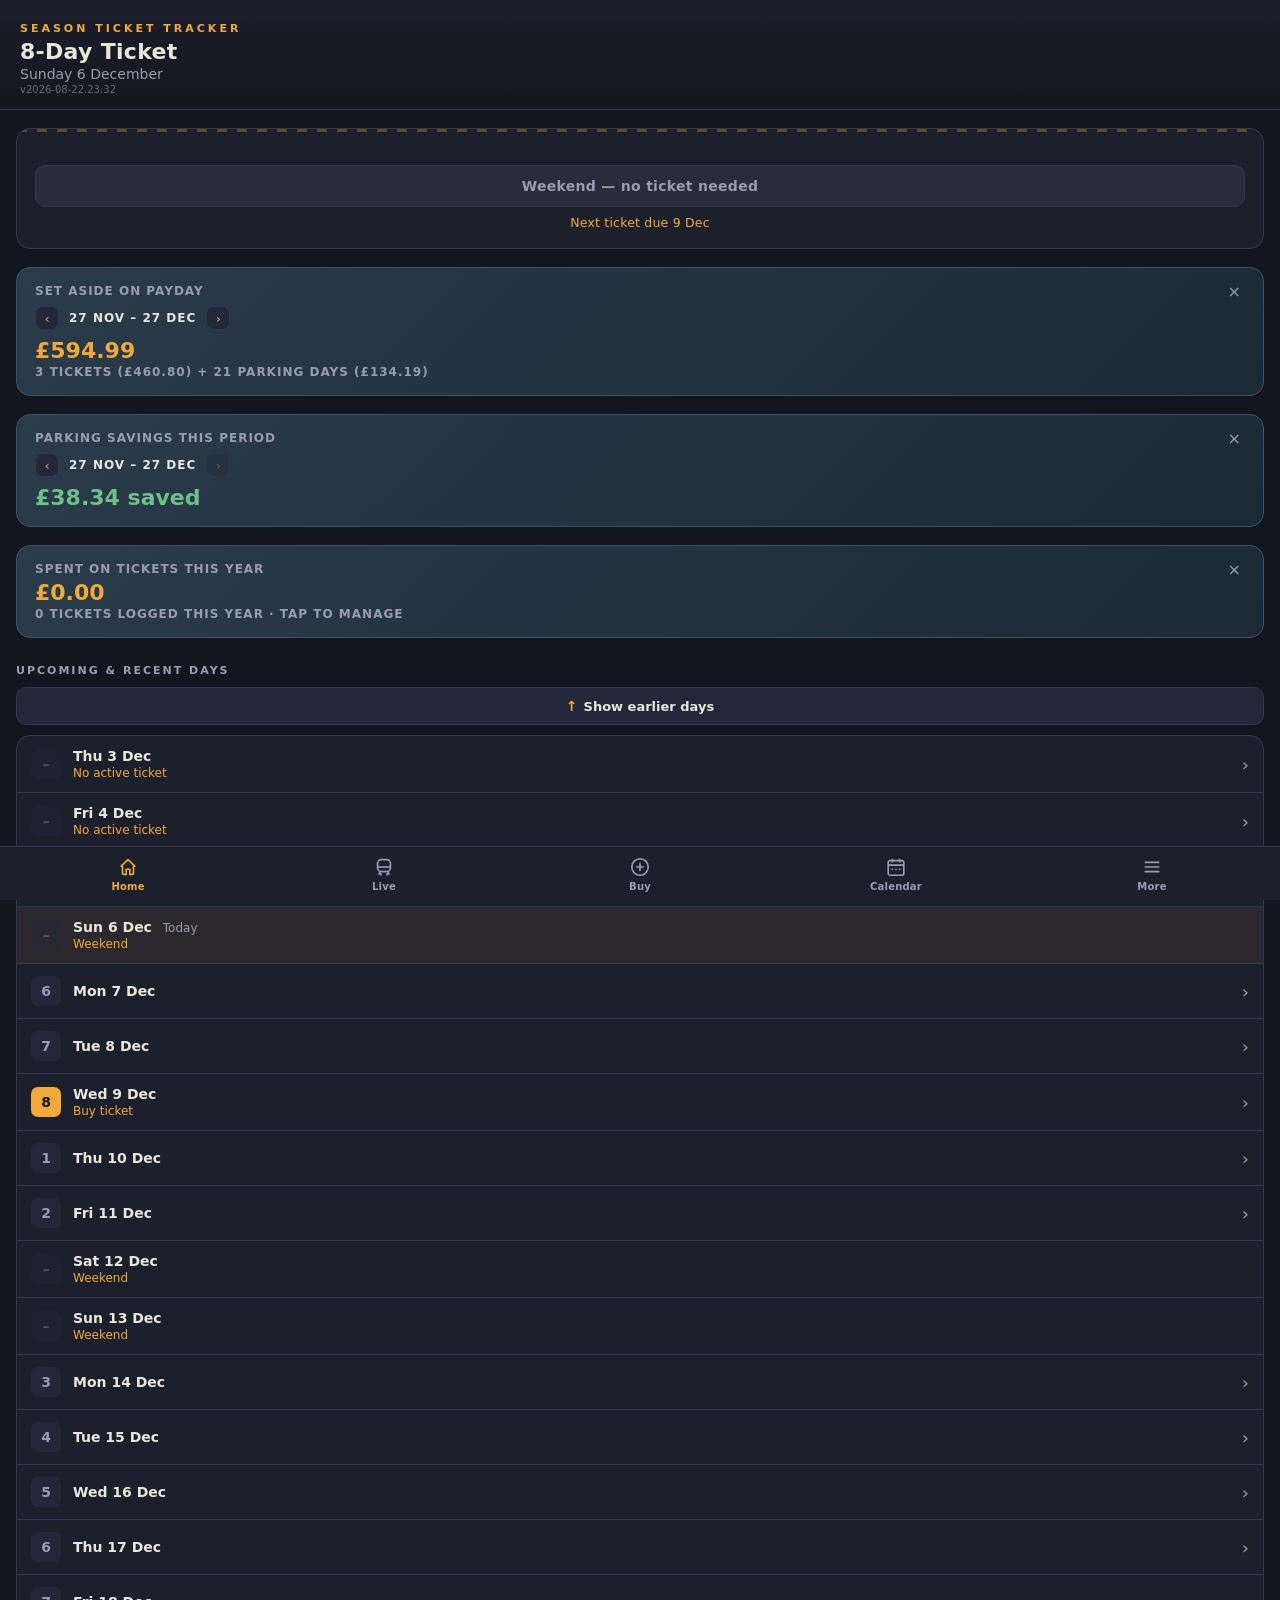
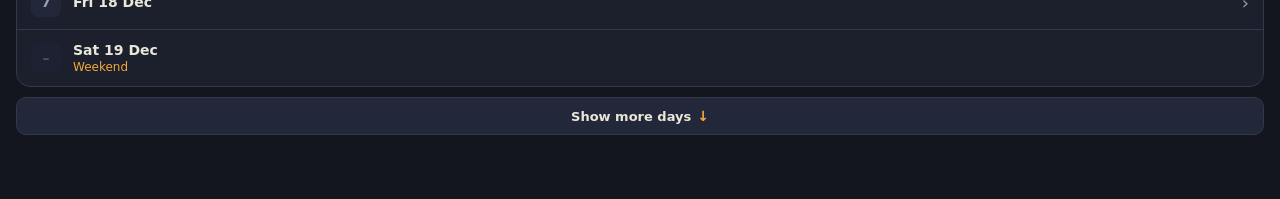
==== commit 4e050243: "Add files via upload" ====
--- a/index-1.html
+++ b/index-1.html
@@ -605,6 +605,50 @@
     -webkit-tap-highlight-color: transparent;
   }
 
+  .settings-grid{
+    display:grid;
+    grid-template-columns:repeat(auto-fit, minmax(78px, 1fr));
+    gap:18px 4px;
+    margin-top:16px;
+  }
+  .settings-grid-item{
+    display:flex;
+    flex-direction:column;
+    align-items:center;
+    gap:6px;
+    cursor:pointer;
+    -webkit-user-select:none;
+    user-select:none;
+    -webkit-touch-callout:none;
+    touch-action:manipulation;
+    -webkit-tap-highlight-color:transparent;
+  }
+  .settings-grid-item svg{
+    width:24px;
+    height:24px;
+    color:var(--ink-dim);
+  }
+  .settings-grid-item.active svg{
+    color:var(--amber);
+  }
+  .settings-grid-item span.cat-label{
+    font-size:11px;
+    color:var(--ink-dim);
+    text-align:center;
+    line-height:1.2;
+  }
+  .settings-grid-item span.status-label{
+    font-size:9px;
+    color:var(--ink-dim);
+    opacity:0.7;
+    text-align:center;
+    line-height:1.2;
+  }
+  .settings-grid-item.active span.status-label{
+    color:var(--amber);
+    opacity:1;
+  }
+
   .day-nav-btn{
     display: flex;
     align-items: center;
@@ -705,12 +749,408 @@
     padding: 60px 20px;
     color: var(--ink-dim);
   }
+
+  /* Transient toast — see showToast(). Sits above everything, including
+     a full-screen modal, since it's meant to be readable regardless of
+     what screen triggered it (e.g. tapping a delay cell inside the
+     Performance history table). */
+  .app-toast{
+    position: fixed;
+    left: 16px; right: 16px;
+    bottom: calc(84px + env(safe-area-inset-bottom));
+    z-index: 300;
+    background: var(--tile);
+    border: 1px solid var(--line);
+    border-left: 3px solid var(--amber);
+    border-radius: 10px;
+    padding: 12px 14px;
+    font-size: 13px;
+    line-height: 1.4;
+    color: var(--ink);
+    box-shadow: 0 6px 24px rgba(0,0,0,0.4);
+    opacity: 0;
+    transform: translateY(8px);
+    transition: opacity 0.18s ease, transform 0.18s ease;
+    -webkit-user-select: none;
+    user-select: none;
+    -webkit-touch-callout: none;
+    touch-action: manipulation;
+  }
+  .app-toast.visible{
+    opacity: 1;
+    transform: translateY(0);
+  }
+
+  /* Performance history — a table wide/tall enough that it needs both
+     scroll axes: sticky header row (usual trains) + sticky first column
+     (dates), same "freeze panes" idea as a spreadsheet, so whichever
+     direction you're scrolling in you can still see what row/column
+     you're looking at. */
+  .perf-history-scroll{
+    flex: 1;
+    min-height: 0;
+    overflow: auto;
+    -webkit-overflow-scrolling: touch;
+  }
+  .perf-history-table{
+    border-collapse: separate;
+    border-spacing: 0;
+    width: max-content;
+    min-width: 100%;
+  }
+  .perf-history-table th, .perf-history-table td{
+    padding: 9px 14px;
+    font-size: 13px;
+    text-align: right;
+    white-space: nowrap;
+    border-bottom: 1px solid var(--line);
+  }
+  .perf-history-table th:first-child, .perf-history-table td:first-child{
+    text-align: left;
+    position: sticky;
+    left: 0;
+    background: var(--board-2);
+    z-index: 2;
+  }
+  .perf-history-table thead th{
+    position: sticky;
+    top: 0;
+    background: var(--board-2);
+    z-index: 3;
+    color: var(--ink-dim);
+    font-size: 10.5px;
+    letter-spacing: 0.5px;
+    text-transform: uppercase;
+    font-weight: 700;
+  }
+  .perf-history-table thead th:first-child{ z-index: 4; } /* corner cell — beats both sticky layers it overlaps */
+  .perf-history-cell{
+    cursor: pointer;
+    -webkit-user-select: none;
+    user-select: none;
+    -webkit-touch-callout: none;
+    touch-action: manipulation;
+  }
+  .perf-history-cell.delay-red{ color: var(--danger); font-weight: 700; }
+  .perf-history-cell.delay-amber{ color: var(--amber); font-weight: 700; }
+  .perf-history-cell.delay-cancelled{ color: var(--danger); font-weight: 700; font-style: italic; }
+  /* Deliberately NOT position:fixed — it doesn't need to be. Only
+     .perf-history-scroll above it scrolls (flex:1; overflow:auto); this
+     bar is just the next flex child after it in the modal's column
+     layout, so it naturally stays put at the bottom of the screen,
+     pinned right above the real bottom nav (whose height the modal's
+     own padding-bottom already reserves), exactly like the existing
+     Station board screen keeps its refresh/close controls visible below
+     its own internally-scrolling panels. */
+  .perf-history-avg-bar{
+    flex-shrink: 0;
+    background: var(--board-2);
+    border-top: 1px solid var(--line);
+    display: flex;
+    justify-content: space-around;
+    padding: 10px 14px;
+  }
+  .perf-history-avg-item{
+    text-align: center;
+  }
+  .perf-history-avg-item .avg-label{
+    font-size: 10px;
+    letter-spacing: 1px;
+    text-transform: uppercase;
+    color: var(--ink-dim);
+  }
+  .perf-history-avg-item .avg-value{
+    font-size: 16px;
+    font-weight: 800;
+    margin-top: 2px;
+  }
+
+  /* Per-train averages — a horizontally scrollable strip of small stat
+     chips, one per usual train, sitting above the main table. Kept
+     separate from the table's own header row rather than folded into it
+     as a second sticky row, since a fixed-height sticky stack is fragile
+     against font-size/zoom changes — this scrolls with the chips, not
+     pinned, which is fine since it's a summary rather than something
+     that needs to track the table as you scroll through dates. */
+  .perf-history-train-chips{
+    display: flex;
+    gap: 8px;
+    padding: 0 18px 14px;
+    overflow-x: auto;
+    -webkit-overflow-scrolling: touch;
+    flex-shrink: 0;
+  }
+  .perf-history-train-chip{
+    flex-shrink: 0;
+    background: var(--board-2);
+    border: 1px solid var(--line);
+    border-radius: 10px;
+    padding: 8px 12px;
+    text-align: center;
+    min-width: 74px;
+  }
+  .perf-history-train-chip .chip-label{
+    font-size: 10.5px;
+    color: var(--ink-dim);
+    white-space: nowrap;
+  }
+  .perf-history-train-chip .chip-value{
+    font-size: 15px;
+    font-weight: 800;
+    margin-top: 2px;
+  }
+
+  .perf-history-icon-btn{
+    flex-shrink: 0;
+    width: 40px;
+    height: 40px;
+    border-radius: 10px;
+    background: var(--tile);
+    border: 1px solid var(--line);
+    display: flex;
+    align-items: center;
+    justify-content: center;
+    color: var(--amber);
+    cursor: pointer;
+    -webkit-user-select: none;
+    user-select: none;
+    touch-action: manipulation;
+  }
+
+  /* Performance statistics — reason breakdowns and weekday rankings,
+     reached via the icon button on the Performance history header. */
+  .perf-stats-section{
+    padding: 0 18px 18px;
+  }
+  .perf-stats-section h4{
+    font-size: 12px;
+    letter-spacing: 0.5px;
+    text-transform: uppercase;
+    color: var(--ink-dim);
+    margin: 0 0 10px;
+    font-weight: 700;
+  }
+  .perf-stats-reason-row{
+    display: flex;
+    justify-content: space-between;
+    align-items: baseline;
+    gap: 10px;
+    padding: 8px 0;
+    border-bottom: 1px solid var(--line);
+  }
+  .perf-stats-reason-row:last-child{ border-bottom: none; }
+  .perf-stats-reason-text{
+    font-size: 13px;
+    color: var(--ink);
+    line-height: 1.35;
+  }
+  .perf-stats-reason-count{
+    flex-shrink: 0;
+    font-size: 12px;
+    font-weight: 700;
+    color: var(--ink-dim);
+    white-space: nowrap;
+  }
+  .perf-stats-weekday-row{
+    display: flex;
+    align-items: center;
+    gap: 10px;
+    padding: 7px 0;
+    cursor: pointer;
+    -webkit-user-select: none;
+    user-select: none;
+    -webkit-touch-callout: none;
+    touch-action: manipulation;
+  }
+  .perf-stats-weekday-name{
+    width: 40px;
+    flex-shrink: 0;
+    font-size: 13px;
+    font-weight: 700;
+  }
+  .perf-stats-weekday-bar-track{
+    flex: 1;
+    height: 8px;
+    border-radius: 4px;
+    background: var(--tile);
+    overflow: hidden;
+  }
+  .perf-stats-weekday-bar-fill{
+    height: 100%;
+    border-radius: 4px;
+    background: var(--amber);
+  }
+  .perf-stats-weekday-value{
+    width: 52px;
+    flex-shrink: 0;
+    text-align: right;
+    font-size: 12.5px;
+    font-weight: 700;
+    color: var(--ink-dim);
+  }
+  .perf-stats-weekday-chevron{
+    width: 14px;
+    flex-shrink: 0;
+    text-align: center;
+    font-size: 12px;
+    color: var(--ink-dim);
+    transition: transform 0.15s ease;
+  }
+  .perf-stats-weekday-row.expanded .perf-stats-weekday-chevron{
+    transform: rotate(90deg);
+  }
+  .perf-stats-weekday-detail{
+    padding: 2px 0 10px 50px; /* lines up with the bar, past the 40px day-name column + gap */
+  }
+  .perf-stats-weekday-detail[hidden]{ display: none; }
+  .perf-stats-weekday-detail-row{
+    display: flex;
+    justify-content: space-between;
+    align-items: baseline;
+    padding: 4px 0;
+    font-size: 12.5px;
+    color: var(--ink-dim);
+  }
+  .perf-stats-weekday-detail-row .train-label{ color: var(--ink); }
   @keyframes blob-pulse{
     0%, 100% { opacity: 1; transform: scale(1); }
     50% { opacity: 0.5; transform: scale(1.3); }
   }
   .blob-pulsing{
     animation: blob-pulse 1.4s ease-in-out infinite;
+  }
+
+  /* Retro split-flap departure board — deliberately its own visual
+     language (black background, amber monospace text) rather than the
+     app's usual dark-navy/amber palette, since the whole point is to
+     look like a real station board, not like the rest of this app. */
+  .depboard-panel{
+    background: #000;
+    color: #ffb000;
+    font-family: 'Courier New', monospace;
+    padding: 8px 12px 4px;
+    display: flex;
+    flex-direction: column;
+    min-height: 0;
+  }
+  .depboard-title{
+    text-align: center;
+    font-weight: 800;
+    font-size: 13px;
+    letter-spacing: 2px;
+    color: #fff;
+    padding-bottom: 4px;
+  }
+  .depboard-header-row, .depboard-row{
+    display: grid;
+    grid-template-columns: 52px 1fr 40px 84px;
+    column-gap: 6px;
+  }
+  .depboard-header-row{
+    color: #fff;
+    font-weight: 700;
+    font-size: 12px;
+    padding-bottom: 4px;
+    border-bottom: 1px solid #333;
+    margin-bottom: 2px;
+  }
+  .depboard-rows-wrap{
+    flex: 1;
+    min-height: 0;
+    overflow: hidden;
+  }
+  .depboard-row{
+    font-size: 14px;
+    padding: 3px 0;
+    letter-spacing: 0.5px;
+  }
+  .depboard-row.cancelled{ color: #ff4d3d; }
+  .depboard-note-row{
+    font-size: 10.5px;
+    color: #ffb000;
+    opacity: 0.75;
+    padding: 0 0 3px 58px;
+  }
+  .depboard-footer{
+    display: flex;
+    justify-content: space-between;
+    font-size: 12px;
+    color: #fff;
+    padding: 4px 0 2px;
+    border-top: 1px solid #333;
+  }
+
+  /* Help guide — rendered from Markdown, styled to match the rest of the
+     app's dark theme rather than looking like a foreign document. */
+  .help-content h2{
+    font-size: 17px;
+    color: var(--amber);
+    margin: 22px 0 8px;
+    border-bottom: 1px solid var(--line);
+    padding-bottom: 6px;
+  }
+  .help-content h2:first-child{ margin-top: 0; }
+  .help-content h3{
+    font-size: 15px;
+    color: var(--ink);
+    margin: 16px 0 6px;
+  }
+  .help-content h4{
+    font-size: 13.5px;
+    color: var(--ink);
+    margin: 12px 0 4px;
+    font-weight: 700;
+  }
+  .help-content p{
+    font-size: 14px;
+    color: var(--ink);
+    line-height: 1.5;
+    margin: 0 0 10px;
+  }
+  .help-content ul, .help-content ol{
+    margin: 0 0 12px;
+    padding-left: 20px;
+  }
+  .help-content li{
+    font-size: 14px;
+    color: var(--ink);
+    line-height: 1.5;
+    margin-bottom: 4px;
+  }
+  .help-content strong{ color: var(--amber); font-weight: 700; }
+  .help-content code{
+    background: var(--tile);
+    border-radius: 4px;
+    padding: 1px 5px;
+    font-size: 12.5px;
+    font-family: 'Courier New', monospace;
+  }
+  .help-content a{ color: var(--amber); }
+  .help-content hr{
+    border: none;
+    border-top: 1px solid var(--line);
+    margin: 18px 0;
+  }
+  .help-table{
+    width: 100%;
+    border-collapse: collapse;
+    margin: 0 0 14px;
+    font-size: 13px;
+  }
+  .help-table th{
+    text-align: left;
+    color: var(--amber);
+    font-size: 11px;
+    text-transform: uppercase;
+    letter-spacing: 0.5px;
+    padding: 6px 8px;
+    border-bottom: 1px solid var(--line);
+  }
+  .help-table td{
+    color: var(--ink);
+    padding: 8px;
+    border-bottom: 1px solid var(--line);
+    vertical-align: top;
   }
 </style>
 </head>
@@ -741,7 +1181,7 @@
 // to enable the Google Calendar sync feature. Safe to be public — a
 // client ID is not a secret, unlike an API key or password.
 const GOOGLE_CLIENT_ID = '130585374763-he5hjhlgigril8otmlcalp4llonefl4e.apps.googleusercontent.com';
-const APP_VERSION = 'v2026-08-09.17:34'; // bump this on every deploy — lets you confirm what's actually running vs what's on GitHub
+const APP_VERSION = 'v2026-08-22.23:32'; // bump this on every deploy — lets you confirm what's actually running vs what's on GitHub
 
 let gcalEnabled = false; // whether the person has connected Google Calendar
 let preferredGoogleEmail = ''; // used as a login hint to skip the account picker when multiple Google accounts exist
@@ -750,6 +1190,11 @@
 // become visible. Each hook's own info can look different; this is just
 // the single switch that reveals/hides all of them consistently.
 let debugModeEnabled = false;
+// Weather badges on the live-progress screen — on by default, but a
+// single toggle to switch off entirely if the extra fetches ever cause
+// noticeable lag or just get annoying. Purely a novelty display; never
+// blocks or slows the actual train-tracking data underneath it.
+let weatherEnabled = true;
 // Tracks the currently-open train progress screen's own teardown
 // function, if any. Every such screen shares the same hardcoded element
 // IDs (train-progress-rows, train-progress-blob, etc.) and runs its own
@@ -803,6 +1248,28 @@
   nd.setDate(nd.getDate()+n);
   return nd;
 }
+// UK regulated fares changes have long landed on the first Sunday of
+// March, but the exact date does occasionally shift and there's
+// sometimes a gap between the January announcement and the March
+// implementation — so this computes it fresh for whatever year is
+// actually current rather than hard-coding a specific date.
+function getFirstSundayOfMarch(year){
+  const d = new Date(year, 2, 1); // 1 March
+  const offsetToSunday = (7 - d.getDay()) % 7; // 0 if 1 March is itself a Sunday
+  d.setDate(1 + offsetToSunday);
+  return d;
+}
+// True only on/after this year's fare change AND only if this year
+// hasn't already been checked — stays instant every other time the Buy
+// screen opens, which is the whole point (see backlog discussion: the
+// one-a-year network delay only matters right when it's worth paying
+// for it).
+function shouldFetchFreshFares(today){
+  const year = today.getFullYear();
+  const changeDate = getFirstSundayOfMarch(year);
+  if (today < changeDate) return false;
+  return fareCheckedYear !== year;
+}
 function dayNameShort(d){
   return d.toLocaleDateString('en-GB', { weekday: 'short' });
 }
@@ -823,19 +1290,142 @@
 let purchases = []; // [{date: 'YYYY-MM-DD', cost: number}, ...] — one entry per ticket bought
 let lastKnownPrice = 153.60; // prefilled into the recalibrate cost field
 let parkingCost = 6.39; // default daily parking estimate
+// 18 characters on the actual card artwork — capped at 20 rather than
+// exactly 18, a small bit of headroom in case a future card format
+// (or, if this app is ever published more widely, a different
+// operator's card) runs longer.
+let smartcardNumber = '';
+const SMARTCARD_NUMBER_MAX_LENGTH = 20;
+// Whether starting a claim also downloads a permanent claim-details.txt
+// record — separate from the notification (a transient in-the-moment
+// glance) and the clipboard (transient, just for pasting). Default on;
+// toggleable since not everyone wants a growing pile of these in
+// Downloads.
+let produceClaimDetailsFile = true;
+// Locked in the first time each pay period's own start date is genuinely
+// reached — { "YYYY-MM-DD" (period start): { ticketCount, ticketCost,
+// parkingDays, parkingCost, total } }. Once set for a given period, that
+// period's "Set aside on payday" figure stays exactly what it was on
+// payday, regardless of anything that happens afterward (a ticket
+// bought, a day re-tagged) — the whole point of a payday budget is that
+// it doesn't retroactively move once you've actually set the money aside.
+let paydayEstimateSnapshots = {};
+// { "YYYY-MM-DD": actualCostThatDay } — presence means "I parked this
+// day"; absence (the default) means "I didn't". Default flipped this
+// way deliberately: day-to-day, not parking is the normal case, so the
+// tap-to-mark-the-exception model matches how every other per-day flag
+// in this app already works, rather than asking for a daily
+// confirmation on the common case.
+let parkedDays = {};
+// periodStartKey -> true, mirroring dismissedMonths exactly — the
+// parking savings card is just as period-scoped as the payday estimate
+// card, so dismissing it for one period and having it naturally
+// reappear next period makes the same sense there too.
+let dismissedParkingSavingsPeriods = {};
+// periodStartKey -> saved/over-budget total (a plain number, can be
+// negative), locked in the first time a period is seen to have already
+// ended — mirrors paydayEstimateSnapshots' "lock it in and never
+// recalculate" approach, so a comment edited or a parked-day re-tagged
+// after the fact doesn't retroactively change what a past period showed.
+let parkingSavingsSnapshots = {};
+// 0 = the real current period; negative = that many periods back. Never
+// positive — unlike the payday estimate's preview-ahead nav, there's no
+// "future" parking savings to show, only periods that have actually
+// happened, so forward browsing is capped at the current period. Not
+// persisted, same as estimateOffset — always starts back at 0 on reload.
+let parkingSavingsOffset = 0;
+// A simple global flag, not period-scoped like the two above — "spent
+// this year" has no natural per-period reset point the way a payday or
+// parking figure does, so there's nothing sensible to key a dismissal
+// against other than "on" or "off".
+let ticketsSpentCardDismissed = false;
+
+// Live-progress polling cadence, both configurable from the menu (see
+// openPollingSettingsEditor) — how close to scheduled departure polling
+// resumes at the normal cadence, and the longest it'll ever go between
+// checks before that, so a mid-wait cancellation during a long
+// unattended pre-departure gap still gets caught within a bounded time
+// rather than only right at the window itself. A cancellation that
+// already existed before the screen was even opened doesn't need this —
+// that's always caught by the very first fetch regardless of cadence.
+let pollBeforeDepartureMin = 5;
+let pollCheckInIntervalMin = 15;
+// Sanity caps for the two settings above, and a shared clamp used both
+// when saving from the editor and when loading back from localStorage —
+// previously only the editor's own minimum check existed (beforeVal>=0,
+// checkInVal>=1), with no upper bound at all, and nothing revalidated a
+// value already sitting in storage (which could in principle be
+// corrupted, or edited directly via devtools) before trusting it.
+const POLL_BEFORE_DEPARTURE_MIN_MAX = 60; // resuming full polling more than an hour before departure serves no real purpose
+const POLL_CHECK_IN_INTERVAL_MIN_MAX = 120; // beyond this the "safety net" check-in stops meaningfully protecting against a mid-wait cancellation
+function clampPollBeforeDepartureMin(v){
+  const n = Number(v);
+  if (!Number.isFinite(n) || n < 0) return 5;
+  return Math.min(POLL_BEFORE_DEPARTURE_MIN_MAX, Math.round(n));
+}
+function clampPollCheckInIntervalMin(v){
+  const n = Number(v);
+  if (!Number.isFinite(n) || n < 1) return 15;
+  return Math.min(POLL_CHECK_IN_INTERVAL_MIN_MAX, Math.round(n));
+}
 let dayReturnPrice = 21.00; // used by the ticket purchase advisor to compare against the season ticket
+// Year (number) whose regulated fares change (first Sunday of March) has
+// already been checked against the live Fares API — null if never
+// checked. Compared against the current calendar year, not a date, so a
+// gap of several buy-free months doesn't cause repeat checks once one
+// has already succeeded for the year. See shouldFetchFreshFares().
+let fareCheckedYear = null;
 let dismissedMonths = {}; // monthKey ('YYYY-MM') -> true, for the monthly estimate card
 let menuOpen = false; // whether the hamburger dropdown is currently open
 
 // Rail performance / delay repay feature
 const RAIL_WORKER_URL = 'https://rail-performance-proxy.wayne-lee-paul-reynolds.workers.dev';
 const DARWIN_WORKER_URL = 'https://darwin-live-proxy.wayne-lee-paul-reynolds.workers.dev';
+
+// Fares API (season ticket + day return price check) — see FARE_CHECK_ORIG/DEST
+// below and openBuyScreen()'s once-a-year fresh-price check.
+const FARES_WORKER_URL = 'https://fares-proxy.wayne-lee-paul-reynolds.workers.dev';
+const FARE_CHECK_ORIG = 'CRE';
+const FARE_CHECK_DEST = 'WGN';
 const DELAY_REPAY_THRESHOLD_MINUTES = 15;
 let railDaysBack = 3; // how far back the day list currently scrolls; grows via "Show earlier days"
 const RAIL_DAYS_BACK_STEP = 7;
 const RAIL_MAX_DAYS_BACK = 28; // matches Avanti's Delay Repay claim deadline
 let railTrains = []; // [{ key, direction: 'AM'|'PM', fromLoc, toLoc, time, label }]
-let railPerfCache = {}; // { "YYYY-MM-DD": { trainKey: { delayMinutes, onTime } } }
+let railPerfCache = {}; // { "YYYY-MM-DD": { trainKey: { delayMinutes, onTime, cancelled, reason } } } — delayMinutes/onTime are null/false when cancelled is true
+
+// Bookkeeping for which (date, train) combinations have actually been
+// queried against HSP before — distinct from railPerfCache itself, which
+// only ever holds a real result. A weekday can be fully queried and
+// still have nothing to show (the service didn't run, or HSP just has
+// no record), and without tracking that separately we'd keep re-querying
+// the same gap forever. Kept as its own top-level cache rather than a
+// sentinel key inside railPerfCache[date], since several places read
+// Object.keys()/every key of a day's perf object and expect only real
+// train results to be there.
+// { "YYYY-MM-DD": ["trainKey1", "trainKey2", ...] }
+let railSyncedDays = {};
+// Deliberately excluded from backup — losing this just means some
+// already-known weekdays get harmlessly re-queried once after a
+// restore, not that any real data is lost (see BACKUP_KEYS's comment).
+
+// How far back the Performance history page backfills every weekday
+// (not just days you actually travelled — see railSyncFullHistory).
+// Starts modest and grows via "Load more history" on that page, both to
+// avoid a huge burst of HSP subrequests the first time it's opened and
+// because RAIL_HISTORY_MAX_DAYS_BACK is already a bit past HSP's own
+// retention window, so there's rarely a reason to demand it all at once.
+let railHistoryDaysBack = 90;
+const RAIL_HISTORY_STEP_DAYS = 90;
+const RAIL_HISTORY_MAX_DAYS_BACK = 370;
+
+// { fetchedAt: <ms epoch>, codes: { "<numeric code>": { late: "...", canc: "..." } } }
+// — decodes railPerfCache's raw numeric `reason` into the actual English
+// text RDM's reference-data product gives for it. Refetched at most once
+// a month (see REASON_CODES_MAX_AGE_MS below); the app works fine with
+// no map at all, it just falls back to showing the bare code.
+let reasonCodesCache = { fetchedAt: 0, codes: {} };
+const REASON_CODES_MAX_AGE_MS = 30 * 24 * 60 * 60 * 1000;
 let railSyncInProgress = false;
 
 // Marks the Drive backup as needing a fresh upload whenever any of the
@@ -844,8 +1434,17 @@
 // automatically — no need to remember to flag dirtiness by hand.
 (function installDriveBackupDirtyTracker(){
   const originalSetItem = localStorage.setItem.bind(localStorage);
+  // BACKUP_KEYS isn't declared yet at this point in the file (it's a
+  // const further down), so the one exclusion that matters here is
+  // duplicated rather than referenced — small and deliberate, not worth
+  // restructuring load order over. reason-codes-cache is the only
+  // regular data key excluded from the backup payload itself (see
+  // BACKUP_KEYS's own comment — it's disposable, unlike rail-perf-cache,
+  // which IS backed up), so writes to it shouldn't mark a backup as
+  // needed when nothing backup-relevant actually changed.
+  const NON_BACKUP_KEYS = new Set(['drive-backup-dirty', 'drive-backup-last-time', 'reason-codes-cache', 'rail-synced-days', 'rail-history-days-back', 'rail-synced-days-reset-v2']);
   localStorage.setItem = function(key, value){
-    if (key !== 'drive-backup-dirty' && key !== 'drive-backup-last-time'){
+    if (!NON_BACKUP_KEYS.has(key)){
       driveBackupDirty = true;
       try{ originalSetItem('drive-backup-dirty', JSON.stringify(true)); }catch(e){}
     }
@@ -861,9 +1460,16 @@
   { key: 'pm-1831', direction: 'PM', fromLoc: 'WGN', toLoc: 'CRE', time: '1831', label: '18:31' },
 ];
 
-// Approximate station coordinates — precise enough for a rough geofencing
-// test; worth refining with a proper lookup later if this becomes a real
-// feature rather than a proof of concept.
+// Crewe and Wigan North Western: manually verified, field-tested
+// coordinates — gathered on-site (via a since-removed temporary debug
+// tool for capturing precise coordinates in and around each station),
+// not looked up from the official/public dataset. These were found to
+// differ from official coordinates in ways that matter for this app's
+// geofencing, so they intentionally override the general station
+// dataset below for these two stations specifically. Do not replace
+// these with dataset-derived coordinates — the dataset remains the
+// right fallback for every other station, and for names generally
+// (see stationNameForCrs), just not for Crewe/Wigan's coordinates.
 const STATION_COORDS = {
   CRE: { lat: 53.0896, lon: -2.4333, name: 'Crewe' },
   WGN: { lat: 53.5433, lon: -2.6326, name: 'Wigan North Western' },
@@ -889,6 +1495,215 @@
 // happened to be delayed that day but weren't the one actually ridden.
 let delayClaims = {};
 const AVANTI_CLAIM_URL = 'https://delayrepay.avantiwestcoast.co.uk/';
+
+// ---- Pass photo storage (IndexedDB) ----
+// Delay repay claims almost always want a photo of your pass. Stored
+// here as a Blob rather than in localStorage, which can only hold
+// strings and has nowhere near enough quota for an image. A single
+// fixed record ('current') — uploading a new photo replaces it, so
+// there's never more than one to manage or clean up.
+const PASS_PHOTO_DB_NAME = 'pass-photo-store';
+const PASS_PHOTO_DB_VERSION = 1;
+const PASS_PHOTO_STORE = 'photos';
+const PASS_PHOTO_KEY = 'current';
+
+function openPassPhotoDB(){
+  return new Promise((resolve, reject) => {
+    const req = indexedDB.open(PASS_PHOTO_DB_NAME, PASS_PHOTO_DB_VERSION);
+    req.onupgradeneeded = () => {
+      const db = req.result;
+      if (!db.objectStoreNames.contains(PASS_PHOTO_STORE)) db.createObjectStore(PASS_PHOTO_STORE);
+    };
+    req.onsuccess = () => resolve(req.result);
+    req.onerror = () => reject(req.error);
+  });
+}
+async function savePassPhoto(blob){
+  const db = await openPassPhotoDB();
+  return new Promise((resolve, reject) => {
+    const tx = db.transaction(PASS_PHOTO_STORE, 'readwrite');
+    tx.objectStore(PASS_PHOTO_STORE).put({ blob, type: blob.type, uploadedAt: new Date().toISOString() }, PASS_PHOTO_KEY);
+    tx.oncomplete = () => resolve();
+    tx.onerror = () => reject(tx.error);
+  });
+}
+async function getPassPhoto(){
+  const db = await openPassPhotoDB();
+  return new Promise((resolve, reject) => {
+    const tx = db.transaction(PASS_PHOTO_STORE, 'readonly');
+    const req = tx.objectStore(PASS_PHOTO_STORE).get(PASS_PHOTO_KEY);
+    req.onsuccess = () => resolve(req.result || null);
+    req.onerror = () => reject(req.error);
+  });
+}
+async function deletePassPhoto(){
+  const db = await openPassPhotoDB();
+  return new Promise((resolve, reject) => {
+    const tx = db.transaction(PASS_PHOTO_STORE, 'readwrite');
+    tx.objectStore(PASS_PHOTO_STORE).delete(PASS_PHOTO_KEY);
+    tx.oncomplete = () => resolve();
+    tx.onerror = () => reject(tx.error);
+  });
+}
+// A real anchor-tag click, not window.open() — on a PWA running in
+// standalone/installed mode, Android Chrome sometimes treats a
+// JS-triggered window.open() as a transient in-app overlay (closing it
+// destroys it entirely, with no way back), whereas a genuine link click
+// is occasionally handled as a proper external navigation into the
+// actual browser instead — independently switchable, the way opening a
+// link normally works. Not guaranteed either way; this is a real
+// platform behaviour outside what a web app can fully dictate, worth
+// trying rather than promising it'll definitely change anything.
+function openExternalLink(url){
+  const a = document.createElement('a');
+  a.href = url;
+  a.target = '_blank';
+  a.rel = 'noopener noreferrer';
+  document.body.appendChild(a);
+  a.click();
+  document.body.removeChild(a);
+}
+// Silently puts the smartcard number on the clipboard the instant a
+// claim starts — the actual fix for the window-switching problem, not
+// a workaround for it. The number's ready to paste into Avanti's form
+// the moment its page loads, with no need to ever switch back to this
+// app for that specific step. Back to a single write, not a staged
+// sequence — the earlier version also staged the ticket price as a
+// second write, but that one was found to fail consistently in the
+// real claim flow (two separate fix attempts didn't resolve it — see
+// the backlog), while the smartcard number has always copied
+// reliably. The claim notification shows the price now instead, so
+// nothing's lost by dropping the attempt. Never throws: no number
+// saved, or a denied/unavailable clipboard permission, just means the
+// claim flow continues without it, same as every other best-effort
+// step here.
+async function copySmartcardToClipboard(){
+  if (!smartcardNumber) return;
+  try{ await navigator.clipboard.writeText(smartcardNumber); }
+  catch(e){ /* clipboard unavailable or denied — nothing more to do */ }
+}
+// The exact wording Avanti's own claim form uses for its delay bands —
+// reuses the same boundaries as the payout calculation itself, so the
+// two can never quietly drift out of sync with each other.
+function delayRepayBandLabel(minutes){
+  if (minutes >= 60) return '60+ min';
+  if (minutes >= 30) return '30-59 min';
+  if (minutes >= 15) return '15-29 min';
+  return `${minutes} min`; // claims are only ever created at/above the 15-min threshold — this is just a safe fallback, not expected in practice
+}
+// A plain, read-only notification — deliberately no action buttons, no
+// attempt to copy anything from within it. Notification bodies aren't
+// reliably text-selectable on Android, and a Service Worker (which is
+// what would handle a tap on an action button) has no access to the
+// clipboard at all — confirmed before building this, not assumed. This
+// exists purely so the delay band(s) — the one thing you have to read
+// and select rather than paste — stay glanceable from the notification
+// shade while Avanti's page has the screen, covering whichever of
+// AM/PM genuinely has a claim that day.
+async function showClaimBandNotification(dateKey){
+  try{
+    if (!('Notification' in window) || Notification.permission !== 'granted') return;
+    if (!('serviceWorker' in navigator)) return;
+    const dayClaims = delayClaims[dateKey] || {};
+    const lines = ['AM', 'PM']
+      .map(dir => dayClaims[dir] ? `${dir}: ${delayRepayBandLabel(dayClaims[dir].minutesLate)}` : null)
+      .filter(Boolean);
+    if (!lines.length) return;
+    // Ticket price added alongside the band(s) — genuinely redundant
+    // with the clipboard copy most of the time, but a visible backup is
+    // worth having given the clipboard write for exactly this value was
+    // found to fail silently in one real case.
+    lines.push(`Ticket: £${getSeasonPriceForDate(dateKey).toFixed(2)}`);
+    const registration = await navigator.serviceWorker.ready;
+    await registration.showNotification('Delay repay claim', {
+      body: lines.join('\n'),
+      tag: `claim-${dateKey}`, // replaces any earlier notification for the same date rather than stacking duplicates
+      icon: 'icons/icon-192.png',
+    });
+  }catch(e){ /* best-effort — the claim flow continues regardless */ }
+}
+// Drops a plain-text summary of today's claim(s) straight into the
+// downloads folder, the same reliable way the pass photo already does
+// — train, delay, ticket price, and payout for whichever of AM/PM
+// applied. This is what actually survives the fact that there's no way
+// back to this app's own claim screen once Avanti's site has taken
+// over the window — a screenshot would need remembering to take one in
+// the moment; this just always happens.
+function triggerClaimDetailsDownload(dateKey){
+  try{
+    const dayClaims = delayClaims[dateKey] || {};
+    const price = getSeasonPriceForDate(dateKey);
+    const lines = [`Delay repay claim — ${dateLabel(parseKey(dateKey))}`, ''];
+    ['AM', 'PM'].forEach(dir => {
+      const claim = dayClaims[dir];
+      if (!claim) return;
+      const confirmedKey = (confirmedTrains[dateKey] || {})[dir];
+      const train = railTrains.find(t => t.key === confirmedKey);
+      const trainLabel = train ? train.label : dir;
+      lines.push(`${dir} — ${trainLabel}`);
+      lines.push(`  Delay: ${claim.minutesLate} minute${claim.minutesLate === 1 ? '' : 's'}`);
+      lines.push(`  Ticket price: £${price.toFixed(2)}`);
+      lines.push(`  Estimated payout: £${claim.amount.toFixed(2)}`);
+      lines.push('');
+    });
+    if (smartcardNumber) lines.push(`Smartcard number: ${smartcardNumber}`);
+    const blob = new Blob([lines.join('\n')], { type: 'text/plain' });
+    const url = URL.createObjectURL(blob);
+    const a = document.createElement('a');
+    a.href = url;
+    a.download = `claim-details-${dateKey}.txt`;
+    document.body.appendChild(a);
+    a.click();
+    document.body.removeChild(a);
+    setTimeout(() => URL.revokeObjectURL(url), 2000);
+  }catch(e){ /* best-effort — the claim flow continues regardless */ }
+}
+// Runs the pass photo and claim-details downloads one after the other,
+// clearly spaced apart, rather than firing both at once — Chrome tends
+// to silently throttle multiple automatic downloads triggered in quick
+// succession from the same interaction, and firing them close together
+// once caused exactly that: the text file (a fully synchronous trigger)
+// was completing before the photo download's own click ever fired,
+// since that one has to wait on an IndexedDB read first. Photo goes
+// first, since it's the one that actually needs attaching to Avanti's
+// form — the text file is reference material, useful but not essential
+// in the same way.
+async function triggerAllClaimDownloads(dateKey){
+  await triggerPassPhotoDownload();
+  if (produceClaimDetailsFile){
+    await new Promise(resolve => setTimeout(resolve, 600));
+    triggerClaimDetailsDownload(dateKey);
+  }
+}
+// Drops the saved pass photo straight into the downloads folder — named
+// with today's date so repeat downloads stay distinguishable during an
+// occasional manual tidy-up, with the extension matched to whatever was
+// actually uploaded rather than assumed. Being the most recently
+// downloaded file, it normally sorts first in a file/photo picker,
+// without the app being able to pin it there directly. Silent in the
+// sense of no extra tap or dialog — Android's own "file downloaded"
+// notification is still outside any web app's control. Never throws:
+// no photo saved (or a failed read) just means the claim flow continues
+// without one, exactly as it always did before this existed.
+async function triggerPassPhotoDownload(){
+  let record;
+  try{ record = await getPassPhoto(); }
+  catch(e){ return; }
+  if (!record || !record.blob) return;
+  const ext = (record.type && record.type.includes('/')) ? record.type.split('/')[1].replace('jpeg', 'jpg') : 'jpg';
+  const filename = `pass-photo-${fmtKey(new Date())}.${ext}`;
+  const url = URL.createObjectURL(record.blob);
+  const a = document.createElement('a');
+  a.href = url;
+  a.download = filename;
+  document.body.appendChild(a);
+  a.click();
+  document.body.removeChild(a);
+  // Revoked shortly after rather than immediately — the object URL needs
+  // to stay valid long enough for the download to actually complete.
+  setTimeout(() => URL.revokeObjectURL(url), 2000);
+}
+
 // Confirmed against two real Avanti claims on the Flexi 8 ticket: a 15-29
 // min delay paid £2.40 and a 30-59 min delay paid £4.80, both matching
 // (ticket price ÷ 16) × band exactly at £153.60. Worth re-checking if the
@@ -928,14 +1743,38 @@
 // first spotted it from, and even across closing/reopening the app.
 let trackedTrains = []; // [{ serviceId, label, fromLoc, addedAt }]
 const TRACKED_TRAIN_MAX_AGE_MS = 6 * 60 * 60 * 1000; // stop tracking after 6 hours regardless — a journey this long has almost certainly finished
+const TRACKED_TRAIN_MAX = 5; // matches the cap enforced when a train is opened (see openTrainProgress) — kept in one place so the "Track a train" flow can check it before adding, rather than only finding out after something's already been silently dropped
 
 // "I think you're on this train" detection
 const GEOFENCE_RADIUS_M = 500; // informed by real field-test readings — Crewe/Wigan both fall well inside this
 const LIKELY_TRAIN_CHECK_INTERVAL_MS = 2 * 60 * 1000; // how often to check while the app is open
-const LIKELY_TRAIN_TIME_WINDOW_MIN = 45; // only bother checking within this many minutes either side of a configured train time
+// Was 45 — wide enough that adjacent configured trains an hour apart
+// (e.g. 16:31/17:31) had overlapping windows, so simply being near the
+// station well before your actual train could bring an earlier one into
+// scope at all. Tightened so neighbouring hourly-ish trains no longer
+// overlap under normal circumstances.
+const LIKELY_TRAIN_TIME_WINDOW_MIN = 20; // only bother checking within this many minutes either side of a configured train time
+const LIKELY_ARRIVAL_WINDOW_FORWARD_MIN = 50; // arrival-side check: forward-only from departure time, wide enough for a real journey plus delay margin, narrow enough to stay under this app's own hourly train spacing
+// How close a candidate's own live departure must be to right now before
+// it's confident enough to silently confirm without asking. Separate from
+// (and stricter than) the general 15-minute threshold below that decides
+// which train even counts as "closest" in the first place — that wider
+// threshold is still fine for deciding whether to show the ask-first
+// banner on a genuine mismatch; it was only ever a problem when it also
+// governed the *silent* write.
+const SILENT_CONFIRM_MAX_DIFF_MIN = 5;
 let likelyTrainSuggestion = null; // { dateKey, direction, trainKey, label } — transient, not persisted
 let likelyTrainCheckTimer = null;
 let dismissedLikelyTrainKeys = new Set(); // avoids re-suggesting the same match repeatedly in one session
+// A passive, no-response-needed notice that the silent-confirm branch
+// above actually fired — the "no surprise, just quietly confirm it" path
+// otherwise leaves no trace anywhere the person would see it. Persisted
+// (unlike likelyTrainSuggestion) so it survives a reload/backgrounding
+// and genuinely stays up "until dismissed" rather than just for the
+// session — but only ever needs writing once per direction per day,
+// since confirmedTrains itself blocks the underlying check from firing
+// again for that direction once it's set.
+let silentConfirmBanner = null; // { dateKey, direction, trainKey, label } | null
 
 async function loadData(){
   try{
@@ -959,9 +1798,49 @@
     parkingCost = pc ? JSON.parse(pc) : 6.39;
   }catch(e){ parkingCost = 6.39; }
   try{
+    const sc = localStorage.getItem('smartcard-number');
+    smartcardNumber = sc ? JSON.parse(sc) : '';
+  }catch(e){ smartcardNumber = ''; }
+  try{
+    const pcdf = localStorage.getItem('produce-claim-details-file');
+    produceClaimDetailsFile = pcdf ? JSON.parse(pcdf) : true;
+  }catch(e){ produceClaimDetailsFile = true; }
+  try{
+    const pes = localStorage.getItem('payday-estimate-snapshots');
+    paydayEstimateSnapshots = pes ? JSON.parse(pes) : {};
+  }catch(e){ paydayEstimateSnapshots = {}; }
+  try{
+    const pd = localStorage.getItem('parked-days');
+    parkedDays = pd ? JSON.parse(pd) : {};
+  }catch(e){ parkedDays = {}; }
+  try{
+    const dps = localStorage.getItem('dismissed-parking-savings-periods');
+    dismissedParkingSavingsPeriods = dps ? JSON.parse(dps) : {};
+  }catch(e){ dismissedParkingSavingsPeriods = {}; }
+  try{
+    const pss = localStorage.getItem('parking-savings-snapshots');
+    parkingSavingsSnapshots = pss ? JSON.parse(pss) : {};
+  }catch(e){ parkingSavingsSnapshots = {}; }
+  try{
+    const tscd = localStorage.getItem('tickets-spent-card-dismissed');
+    ticketsSpentCardDismissed = tscd ? JSON.parse(tscd) : false;
+  }catch(e){ ticketsSpentCardDismissed = false; }
+  try{
+    const pbd = localStorage.getItem('poll-before-departure-min');
+    pollBeforeDepartureMin = clampPollBeforeDepartureMin(pbd ? JSON.parse(pbd) : 5);
+  }catch(e){ pollBeforeDepartureMin = 5; }
+  try{
+    const pci = localStorage.getItem('poll-check-in-interval-min');
+    pollCheckInIntervalMin = clampPollCheckInIntervalMin(pci ? JSON.parse(pci) : 15);
+  }catch(e){ pollCheckInIntervalMin = 15; }
+  try{
     const dr = localStorage.getItem('ticket-day-return-price');
     dayReturnPrice = dr ? JSON.parse(dr) : 21.00;
   }catch(e){ dayReturnPrice = 21.00; }
+  try{
+    const fcy = localStorage.getItem('ticket-fare-checked-year');
+    fareCheckedYear = fcy ? JSON.parse(fcy) : null;
+  }catch(e){ fareCheckedYear = null; }
   try{
     const dm = localStorage.getItem('ticket-dismissed-months');
     dismissedMonths = dm ? JSON.parse(dm) : {};
@@ -978,6 +1857,10 @@
     const dm = localStorage.getItem('debug-mode-enabled');
     debugModeEnabled = dm ? JSON.parse(dm) : false;
   }catch(e){ debugModeEnabled = false; }
+  try{
+    const we = localStorage.getItem('weather-enabled');
+    weatherEnabled = we ? JSON.parse(we) : true;
+  }catch(e){ weatherEnabled = true; }
   try{
     const dbe = localStorage.getItem('drive-backup-enabled');
     driveBackupEnabled = dbe ? JSON.parse(dbe) : false;
@@ -1015,9 +1898,45 @@
     railPerfCache = rc ? JSON.parse(rc) : {};
   }catch(e){ railPerfCache = {}; }
   try{
+    const rsd = localStorage.getItem('rail-synced-days');
+    railSyncedDays = rsd ? JSON.parse(rsd) : {};
+  }catch(e){ railSyncedDays = {}; }
+  // One-time reset: an earlier version of railSyncedDays could mark a
+  // train as "synced" for a date based on a DIFFERENT train's result for
+  // that same date (a since-fixed proxy/client bug — see
+  // rail-performance-proxy.js and railSyncDatesBatch's comments). Those
+  // entries look identical to correct ones and can't be told apart after
+  // the fact, so the only reliable fix is to clear the whole cache once
+  // and let it rebuild accurately. Costs one extra full backfill pass;
+  // real data in railPerfCache itself is untouched.
+  try{
+    if (!localStorage.getItem('rail-synced-days-reset-v2')){
+      railSyncedDays = {};
+      localStorage.setItem('rail-synced-days', '{}'); // persist the clear immediately — don't rely on the next sync to save it
+      localStorage.setItem('rail-synced-days-reset-v2', '1');
+    }
+  }catch(e){ /* not critical if this flag can't be set — worst case it resets again next load */ }
+  try{
+    const rhd = localStorage.getItem('rail-history-days-back');
+    railHistoryDaysBack = rhd ? JSON.parse(rhd) : 90;
+  }catch(e){ railHistoryDaysBack = 90; }
+  try{
+    const rcc = localStorage.getItem('reason-codes-cache');
+    reasonCodesCache = rcc ? JSON.parse(rcc) : { fetchedAt: 0, codes: {} };
+  }catch(e){ reasonCodesCache = { fetchedAt: 0, codes: {} }; }
+  try{
     const ct = localStorage.getItem('confirmed-trains');
     confirmedTrains = ct ? JSON.parse(ct) : {};
   }catch(e){ confirmedTrains = {}; }
+  try{
+    const scb = localStorage.getItem('silent-confirm-banner');
+    const parsed = scb ? JSON.parse(scb) : null;
+    // Only meaningful for today — a leftover banner from a previous day
+    // (e.g. the app wasn't opened again before the day rolled over) has
+    // nothing left to dismiss; it should just be gone, not show up
+    // referencing yesterday's train.
+    silentConfirmBanner = (parsed && parsed.dateKey === fmtKey(new Date())) ? parsed : null;
+  }catch(e){ silentConfirmBanner = null; }
   try{
     const dc = localStorage.getItem('delay-claims');
     delayClaims = dc ? JSON.parse(dc) : {};
@@ -1025,25 +1944,31 @@
   try{
     const tt = localStorage.getItem('tracked-trains');
     trackedTrains = tt ? JSON.parse(tt) : [];
+    // Elapsed-time expiry only — deliberately not tied to the calendar
+    // day. A previous version also cleared the whole list outright on
+    // the first app open of a new day, on the reasoning that a train
+    // tracked yesterday evening has no business surviving into this
+    // morning's commute. But that only ever fired at app-load, so a
+    // genuinely overnight service tracked at 23:00 and still running
+    // when the app was reopened at 00:05 would be wiped outright, not
+    // just stale-looking — the exact case this app's own midnight-aware
+    // date logic elsewhere is built to handle correctly. Tracked-train
+    // persistence should follow the journey's actual lifetime, which
+    // this age check already does correctly across a midnight crossing,
+    // not the calendar date.
     const now = Date.now();
     trackedTrains = trackedTrains.filter(t => (now - t.addedAt) < TRACKED_TRAIN_MAX_AGE_MS);
-
-    // Also clear the whole list outright on the first app open of a new
-    // calendar day — a train tracked yesterday evening has no business
-    // surviving into this morning's commute, even if it's inside the
-    // 6-hour window (e.g. tracked at 23:00, opened again at 04:00).
-    // Only acts when there's an actual prior day on record — a missing
-    // key (first run after this feature was added) must NOT be treated
-    // as evidence of a day change, or it wrongly wipes same-day tracking
-    // the very first time this code runs on a given phone.
-    const todayKeyForTracking = fmtKey(new Date());
-    const lastTrackedDay = localStorage.getItem('tracked-trains-last-day');
-    if (lastTrackedDay && lastTrackedDay !== todayKeyForTracking){
-      trackedTrains = [];
-      localStorage.setItem('tracked-trains', JSON.stringify(trackedTrains));
-    }
-    localStorage.setItem('tracked-trains-last-day', todayKeyForTracking);
   }catch(e){ trackedTrains = []; }
+  try{
+    const cpsc = localStorage.getItem('confirmed-point-status-cache');
+    confirmedPointStatusCache = cpsc ? new Map(JSON.parse(cpsc)) : new Map();
+    pruneConfirmedPointStatusCache(); // trackedTrains is already fully loaded/filtered by this point above
+  }catch(e){ confirmedPointStatusCache = new Map(); }
+  try{
+    const lsjs = localStorage.getItem('last-seen-journey-state');
+    lastSeenJourneyState = lsjs ? new Map(JSON.parse(lsjs)) : new Map();
+    pruneLastSeenJourneyState(); // trackedTrains is already fully loaded/filtered by this point above
+  }catch(e){ lastSeenJourneyState = new Map(); }
   try{
     const p = localStorage.getItem('ticket-period-start');
     periodStart = p ? JSON.parse(p) : DEFAULT_PERIOD_START;
@@ -1091,10 +2016,48 @@
   try{ localStorage.setItem('ticket-parking-cost', JSON.stringify(parkingCost)); }
   catch(e){ /* save failed silently; will retry next change */ }
 }
+async function saveSmartcardNumber(){
+  try{ localStorage.setItem('smartcard-number', JSON.stringify(smartcardNumber)); }
+  catch(e){ /* save failed silently; will retry next change */ }
+}
+async function saveProduceClaimDetailsFile(){
+  try{ localStorage.setItem('produce-claim-details-file', JSON.stringify(produceClaimDetailsFile)); }
+  catch(e){ /* save failed silently; will retry next change */ }
+}
+async function savePaydayEstimateSnapshots(){
+  try{ localStorage.setItem('payday-estimate-snapshots', JSON.stringify(paydayEstimateSnapshots)); }
+  catch(e){ /* save failed silently; will retry next change */ }
+}
+async function saveParkedDays(){
+  try{ localStorage.setItem('parked-days', JSON.stringify(parkedDays)); }
+  catch(e){ /* save failed silently; will retry next change */ }
+}
+async function saveDismissedParkingSavingsPeriods(){
+  try{ localStorage.setItem('dismissed-parking-savings-periods', JSON.stringify(dismissedParkingSavingsPeriods)); }
+  catch(e){ /* save failed silently; will retry next change */ }
+}
+async function saveParkingSavingsSnapshots(){
+  try{ localStorage.setItem('parking-savings-snapshots', JSON.stringify(parkingSavingsSnapshots)); }
+  catch(e){ /* save failed silently; will retry next change */ }
+}
+async function saveTicketsSpentCardDismissed(){
+  try{ localStorage.setItem('tickets-spent-card-dismissed', JSON.stringify(ticketsSpentCardDismissed)); }
+  catch(e){ /* save failed silently; will retry next change */ }
+}
+async function savePollingSettings(){
+  try{
+    localStorage.setItem('poll-before-departure-min', JSON.stringify(pollBeforeDepartureMin));
+    localStorage.setItem('poll-check-in-interval-min', JSON.stringify(pollCheckInIntervalMin));
+  }catch(e){ /* save failed silently; will retry next change */ }
+}
 async function saveDayReturnPrice(){
   try{ localStorage.setItem('ticket-day-return-price', JSON.stringify(dayReturnPrice)); }
   catch(e){ /* save failed silently; will retry next change */ }
 }
+async function saveFareCheckedYear(){
+  try{ localStorage.setItem('ticket-fare-checked-year', JSON.stringify(fareCheckedYear)); }
+  catch(e){ /* save failed silently; will retry next change */ }
+}
 async function saveDismissedMonths(){
   try{ localStorage.setItem('ticket-dismissed-months', JSON.stringify(dismissedMonths)); }
   catch(e){ /* save failed silently; will retry next change */ }
@@ -1111,6 +2074,10 @@
   try{ localStorage.setItem('debug-mode-enabled', JSON.stringify(debugModeEnabled)); }
   catch(e){ /* save failed silently; will retry next change */ }
 }
+async function saveWeatherEnabled(){
+  try{ localStorage.setItem('weather-enabled', JSON.stringify(weatherEnabled)); }
+  catch(e){ /* save failed silently; will retry next change */ }
+}
 async function saveDriveBackupEnabled(){
   try{ localStorage.setItem('drive-backup-enabled', JSON.stringify(driveBackupEnabled)); }
   catch(e){ /* save failed silently; will retry next change */ }
@@ -1139,13 +2106,37 @@
   try{ localStorage.setItem('rail-perf-cache', JSON.stringify(railPerfCache)); }
   catch(e){ /* save failed silently; will retry next change */ }
 }
+async function saveRailSyncedDays(){
+  try{ localStorage.setItem('rail-synced-days', JSON.stringify(railSyncedDays)); }
+  catch(e){ /* save failed silently; will retry next change */ }
+}
+async function saveRailHistoryDaysBack(){
+  try{ localStorage.setItem('rail-history-days-back', JSON.stringify(railHistoryDaysBack)); }
+  catch(e){ /* save failed silently; will retry next change */ }
+}
+async function saveReasonCodesCache(){
+  try{ localStorage.setItem('reason-codes-cache', JSON.stringify(reasonCodesCache)); }
+  catch(e){ /* save failed silently; will retry next change */ }
+}
 async function saveConfirmedTrains(){
   try{ localStorage.setItem('confirmed-trains', JSON.stringify(confirmedTrains)); }
   catch(e){ /* save failed silently; will retry next change */ }
 }
+async function saveSilentConfirmBanner(){
+  try{
+    if (silentConfirmBanner) localStorage.setItem('silent-confirm-banner', JSON.stringify(silentConfirmBanner));
+    else localStorage.removeItem('silent-confirm-banner');
+  }catch(e){ /* save failed silently; will retry next change */ }
+}
 async function saveTrackedTrains(){
   try{ localStorage.setItem('tracked-trains', JSON.stringify(trackedTrains)); }
   catch(e){ /* save failed silently; will retry next change */ }
+  // Keeps the confirmed-status cache from outliving the tracked train it
+  // belongs to, however that train's entry came to be removed.
+  pruneConfirmedPointStatusCache();
+  saveConfirmedPointStatusCache();
+  pruneLastSeenJourneyState();
+  saveLastSeenJourneyState();
 }
 async function savePeriodStart(){
   try{ localStorage.setItem('ticket-period-start', JSON.stringify(periodStart)); }
@@ -1200,11 +2191,82 @@
   return null;
 }
 
+// True if HSP has never been asked about this date for one or more of
+// the given trains — not whether railPerfCache has data for it, since
+// "asked and got nothing back" (service didn't run, no HSP record) is a
+// perfectly valid outcome that shouldn't be retried forever.
+// Shared fetch loop used by both railSyncMissingDates (travel days only,
+// for the delay-repay claims flow) and railSyncFullHistory (every
+// weekday, for the Performance history page). Takes neededByTrain —
+// { trainKey: [dates] } — rather than one date list shared across every
+// train, and narrows each train's own list independently as rounds
+// complete, so a retry only ever asks about the specific (train, date)
+// gaps still outstanding. Sharing one list across all trains would mean
+// a train that already had a complete answer gets needlessly resent (and
+// reprocessed server-side, burning its subrequest budget) on every round
+// just because some OTHER train in the batch still had gaps — starving
+// whichever trains happen to sort last in the list, worse the longer the
+// date range. Mutates neededByTrain in place; updates railPerfCache and
+// railSyncedDays with whatever the Worker resolved, marking exactly
+// which (date, train) pairs it actually answered — genuinely checked,
+// whether or not it found anything — so a genuine gap doesn't get
+// re-queried indefinitely.
+async function railSyncDatesBatch(neededByTrain, trains){
+  let guard = 0;
+  while (guard < 8){
+    guard++;
+    const requestPayload = trains
+      .map(t => ({ key: t.key, fromLoc: t.fromLoc, toLoc: t.toLoc, time: t.time, dates: neededByTrain[t.key] || [] }))
+      .filter(r => r.dates.length > 0);
+    if (requestPayload.length === 0) break;
+
+    let response;
+    try{
+      const resp = await fetch(RAIL_WORKER_URL, {
+        method: 'POST',
+        headers: { 'Content-Type': 'application/json' },
+        body: JSON.stringify({ requests: requestPayload })
+      });
+      if (!resp.ok) break;
+      response = await resp.json();
+    }catch(e){ break; }
+
+    const trainResults = response.trainResults || {};
+    for (const trainKey in trainResults){
+      for (const date in trainResults[trainKey]){
+        if (!railPerfCache[date]) railPerfCache[date] = {};
+        railPerfCache[date][trainKey] = trainResults[trainKey][date];
+      }
+    }
+
+    const attemptedDates = response.attemptedDates || {};
+    let anyProgress = false;
+    for (const trainKey in neededByTrain){
+      const attempted = new Set(attemptedDates[trainKey] || []);
+      if (attempted.size > 0) anyProgress = true;
+      neededByTrain[trainKey] = (neededByTrain[trainKey] || []).filter(d => !attempted.has(d));
+      for (const d of attempted){
+        const already = railSyncedDays[d] || [];
+        if (!already.includes(trainKey)) railSyncedDays[d] = [...already, trainKey];
+      }
+    }
+
+    await saveRailPerfCache();
+    await saveRailSyncedDays();
+    render();
+
+    const remainingTotal = Object.values(neededByTrain).reduce((sum, arr) => sum + arr.length, 0);
+    if (remainingTotal === 0 || !anyProgress) break; // done, or no progress — stop rather than loop forever
+  }
+}
+
 // Checks the currently visible past-day window for any eligible travel
 // days that don't yet have performance data cached, and fetches just
-// those from the Worker. Loops to handle the Worker's own truncation
-// (its 50-subrequest-per-call ceiling) until everything's covered or no
-// further progress is being made.
+// those from the Worker. Stays scoped to actual travel days
+// (isEligibleRailDay) since this feeds the delay-repay claims flow,
+// where a day you didn't travel is simply irrelevant. For the broader
+// "how punctual is this train generally" picture, see
+// railSyncFullHistory below.
 async function railSyncMissingDates(){
   if (railSyncInProgress) return;
   if (!railTrains || railTrains.length === 0) return;
@@ -1214,53 +2276,106 @@
   const todayKeyLocal = fmtKey(today);
   const oldestVisible = addDays(today, -railDaysBack);
 
-  const neededDates = [];
+  const neededByTrain = {};
+  for (const t of railTrains) neededByTrain[t.key] = [];
   for (let d = new Date(oldestVisible); d < today; d = addDays(d, 1)){
     if (!isEligibleRailDay(d, todayKeyLocal)) continue;
     const key = fmtKey(d);
-    const cached = railPerfCache[key];
-    const hasAllTrains = cached && railTrains.every(t => cached[t.key] !== undefined);
-    if (!hasAllTrains) neededDates.push(key);
-  }
-  if (neededDates.length === 0) return;
+    const synced = railSyncedDays[key] || [];
+    for (const t of railTrains){
+      if (!synced.includes(t.key)) neededByTrain[t.key].push(key);
+    }
+  }
+  const totalNeeded = Object.values(neededByTrain).reduce((sum, arr) => sum + arr.length, 0);
+  if (totalNeeded === 0) return;
 
   railSyncInProgress = true;
+  try{ await railSyncDatesBatch(neededByTrain, railTrains); }
+  finally{ railSyncInProgress = false; }
+}
+
+// Backfills performance data for every weekday in the window,
+// regardless of whether it was a day you actually travelled — unlike
+// railSyncMissingDates above. This is what gives the Performance history
+// page (and its averages) the full picture of how the trains actually
+// run, not just the subset of days you happened to be on them. Safe to
+// call often: dates already covered for every currently-configured
+// train are skipped, so a repeat call is cheap — though the very first
+// call after a usual train is added or changed will genuinely re-check
+// the whole window for that train, which is the point (a newly added
+// train should get its own backfilled history too).
+async function railSyncFullHistory(){
+  if (railSyncInProgress) return;
+  if (!railTrains || railTrains.length === 0) return;
+  if (RAIL_WORKER_URL.includes('YOUR-WORKER-NAME')) return;
+
+  const today = new Date(state.today.getFullYear(), state.today.getMonth(), state.today.getDate());
+  const oldest = addDays(today, -railHistoryDaysBack);
+
+  const neededByTrain = {};
+  for (const t of railTrains) neededByTrain[t.key] = [];
+  for (let d = new Date(oldest); d < today; d = addDays(d, 1)){
+    if (isWeekend(d)) continue;
+    const key = fmtKey(d);
+    const synced = railSyncedDays[key] || [];
+    for (const t of railTrains){
+      if (!synced.includes(t.key)) neededByTrain[t.key].push(key);
+    }
+  }
+  const totalNeeded = Object.values(neededByTrain).reduce((sum, arr) => sum + arr.length, 0);
+  if (totalNeeded === 0) return;
+
+  railSyncInProgress = true;
+  try{ await railSyncDatesBatch(neededByTrain, railTrains); }
+  finally{ railSyncInProgress = false; }
+}
+
+// Fetches and caches the reason-code → English text table (see
+// darwin-live-worker.js's /reason-codes route) if the local copy is
+// missing or older than REASON_CODES_MAX_AGE_MS. Safe to call often —
+// it's a no-op whenever the cache is already fresh. Never throws; a
+// failed fetch just leaves whatever was already cached (possibly
+// nothing) in place, since a bare numeric code is still shown as a
+// fallback rather than the toast being blocked entirely.
+async function ensureReasonCodes(){
+  const age = Date.now() - (reasonCodesCache.fetchedAt || 0);
+  if (age < REASON_CODES_MAX_AGE_MS && Object.keys(reasonCodesCache.codes).length > 0) return;
   try{
-    let remaining = neededDates;
-    let guard = 0;
-    while (remaining.length > 0 && guard < 8){
-      guard++;
-      let response;
-      try{
-        const resp = await fetch(RAIL_WORKER_URL, {
-          method: 'POST',
-          headers: { 'Content-Type': 'application/json' },
-          body: JSON.stringify({
-            trains: railTrains.map(t => ({ key: t.key, fromLoc: t.fromLoc, toLoc: t.toLoc, time: t.time })),
-            dates: remaining
-          })
-        });
-        if (!resp.ok) break;
-        response = await resp.json();
-      }catch(e){ break; }
-
-      const trainResults = response.trainResults || {};
-      for (const trainKey in trainResults){
-        for (const date in trainResults[trainKey]){
-          if (!railPerfCache[date]) railPerfCache[date] = {};
-          railPerfCache[date][trainKey] = trainResults[trainKey][date];
-        }
+    const resp = await fetch(`${DARWIN_WORKER_URL}/reason-codes`);
+    if (!resp.ok){
+      console.error(`reason-codes fetch failed: HTTP ${resp.status}`, await resp.text().catch(() => ''));
+      return;
+    }
+    const list = await resp.json();
+    if (!Array.isArray(list)){
+      console.error('reason-codes response was not an array:', list);
+      return;
+    }
+    const codes = {};
+    for (const entry of list){
+      if (entry && entry.code !== undefined && entry.code !== null){
+        codes[String(entry.code)] = { late: entry.lateReason || null, canc: entry.cancReason || null };
       }
-      await saveRailPerfCache();
-      render();
-
-      const truncated = response.truncatedDates || [];
-      if (truncated.length === remaining.length) break; // no progress — stop rather than loop forever
-      remaining = truncated;
-    }
-  } finally {
-    railSyncInProgress = false;
-  }
+    }
+    reasonCodesCache = { fetchedAt: Date.now(), codes };
+    await saveReasonCodesCache();
+  }catch(e){
+    console.error('reason-codes fetch threw:', e);
+    // Offline or the worker's unreachable — whatever was already cached
+    // (even if that's nothing) is left as-is; nothing to surface here.
+  }
+}
+
+// Looks up a raw reason code (as stored in railPerfCache[date][key].reason)
+// against the cached table, returning the right text for whether the
+// service was delayed or cancelled. Falls back to a plain "reason code
+// N" string if the table hasn't loaded that code yet, rather than
+// showing nothing at all.
+function describeReasonCode(code, isCancelled){
+  if (code === null || code === undefined || code === '') return null;
+  const entry = reasonCodesCache.codes[String(code)];
+  const text = entry ? (isCancelled ? entry.canc : entry.late) : null;
+  return text || `Reason code ${code} — description not loaded yet`;
 }
 
 async function syncBankHolidays(){
@@ -1360,6 +2475,30 @@
   return { start: currentPayDate, end: addDays(nextPayDate, -1) };
 }
 
+// Generic "money saved versus a per-day budgeted expense, for days that
+// have already happened" — built once, parameterized by which tracked
+// days map and default cost to use, rather than written specifically
+// for parking. A possible future second daily expense (bus fares,
+// whatever) could reuse this directly with its own tracked-days map and
+// default cost, rather than needing its own copy of the same logic.
+// Deliberately only sums days up to and including today, not the whole
+// period — a day that hasn't happened yet has no real outcome either
+// way, so this stays a running total of what's actually occurred, never
+// needing the same kind of "lock it in" fix the payday estimate needed.
+function computeExpenseSavingsForPeriod(periodStart, periodEnd, todayDate, trackedDays, defaultCost){
+  let total = 0;
+  const cutoff = todayDate < periodEnd ? todayDate : periodEnd;
+  for (let d = new Date(periodStart); d <= cutoff; d = addDays(d, 1)){
+    const key = fmtKey(d);
+    if (isWeekend(d)) continue;
+    const comment = (comments[key] || '').trim();
+    const isTravel = comment === '' || travelOverrides[key];
+    if (!isTravel) continue; // this expense doesn't apply on a non-travel day
+    total += (trackedDays[key] !== undefined) ? (defaultCost - trackedDays[key]) : defaultCost;
+  }
+  return total;
+}
+
 // Finds the next date flagged as a ticket-buy day, searching well beyond
 // the visible day list so it's accurate regardless of scroll position.
 function findNextBuyDateKey(today, todayKeyParam){
@@ -1591,6 +2730,40 @@
   }
 }
 
+// Removes the tracked reminder entirely, rather than patching it
+// forward to a hypothetical next buy date — used when there's currently
+// no active ticket at all (a genuine gap). Patching forward in that
+// state was the actual bug: the "next buy date" is still a reasonable
+// projection to display, but automatically rolling a calendar reminder
+// onto it while nothing's actually been bought yet doesn't reflect
+// anything concrete. Once a new ticket is logged, normal syncing
+// resumes and a fresh reminder gets created for whatever that ticket's
+// own next buy date turns out to be.
+async function deleteGoogleCalendarEvent(){
+  if (!gcalEventId) return { ok: true, method: 'none' }; // nothing tracked — nothing to do
+  const token = await getGoogleAccessToken();
+  if (!token) return { ok: false, reason: 'no-token' };
+  try{
+    const resp = await fetch(`https://www.googleapis.com/calendar/v3/calendars/primary/events/${gcalEventId}`, {
+      method: 'DELETE', headers: { 'Authorization': `Bearer ${token}` }
+    });
+    // 404/410 means it's already gone (e.g. deleted manually elsewhere)
+    // — a successful outcome from here regardless, not a failure.
+    if (!resp.ok && resp.status !== 404 && resp.status !== 410){
+      return { ok: false, reason: `delete-failed-${resp.status}` };
+    }
+    const deletedId = gcalEventId;
+    gcalEventId = null;
+    await saveGcalEventId();
+    gcalPendingSync = false;
+    gcalLastSyncFailed = false;
+    await saveGcalPendingSync();
+    return { ok: true, method: 'deleted', eventId: deletedId };
+  }catch(e){
+    return { ok: false, reason: `exception: ${e.message}` };
+  }
+}
+
 // Fires 10 seconds after the buy date last changed, not 10 seconds after
 // it was first noticed — each further change resets the clock (see the
 // scheduling logic in render()). Re-derives the buy date fresh at fire
@@ -1606,7 +2779,15 @@
     }
     if (gcalEnabled){
       gcalPendingSync = true; saveGcalPendingSync();
-      syncGoogleCalendarEvent(freshNext).then((result) => { if (result.ok) render(); });
+      // No active ticket right now — delete the tracked reminder rather
+      // than patch it forward to this hypothetical date. See
+      // deleteGoogleCalendarEvent's own comment for the full reasoning;
+      // this is the actual trigger point the original bug came from.
+      if (isCurrentlyInTicketGap(freshToday, freshTodayKey)){
+        deleteGoogleCalendarEvent().then((result) => { if (result.ok) render(); });
+      } else {
+        syncGoogleCalendarEvent(freshNext).then((result) => { if (result.ok) render(); });
+      }
     }
     lastNotifiedBuyKey = freshNext;
     saveLastNotifiedBuyKey();
@@ -1639,6 +2820,19 @@
   }
 }
 
+// Shared, single source of truth for "is today in a genuine gap" — no
+// active season ticket (the real 28-day/8-use window has ended) and
+// nothing bought to replace it yet. Used both by render() for what the
+// card displays and by the Google Calendar sync logic below, so the two
+// can't quietly drift apart the way they did before this existed —
+// render() checked this inline, syncing didn't check it at all.
+function isCurrentlyInTicketGap(dateObj, dateKeyParam){
+  const dayStates = computeStates(dateObj);
+  if (!dayStates[dateKeyParam]) return false; // hasn't started counting at all yet — that's "before period", not a gap
+  const realPeriodEnd = getRealPeriodEnd();
+  return dateKeyParam > fmtKey(realPeriodEnd.endDate);
+}
+
 // Returns the single-ticket purchase record for an exact date, if any.
 function getSingleTicketForDate(key){
   return purchases.find(p => p.date === key && p.type === 'single');
@@ -1721,6 +2915,62 @@
   return map;
 }
 
+// Recovers what a day's state WOULD have shown, for a date that falls
+// before the current global periodStart — a genuine gap in the normal
+// computeStates(), which only ever looks forward from periodStart.
+// Without this, buying a new ticket instantly blanks every earlier day
+// in the list down to a bare "Before this ticket" placeholder, even
+// though those days genuinely belonged to a real previous ticket with
+// real detail (confirmed trains, delay claims) worth still being able
+// to see.
+//
+// Deliberately NOT just calling computeStates() with an earlier
+// periodStart — that function auto-advances into a fresh 8-use cycle
+// the moment one segment ends, which is exactly right for forward
+// projections (the payday estimate assumes tickets keep getting bought
+// on schedule) but wrong here: caught this producing "day 1 of 8" for
+// a day that was actually sitting in a genuine unbought gap, simply
+// because the calendar's next plausible travel day happened to land
+// there — regardless of whether a ticket was ever really purchased for
+// it. So this only ever walks the ONE real ticket's own segment plus
+// its immediate gap afterward, and stops — never speculating about a
+// second, unconfirmed cycle the way computeStates itself would.
+function findHistoricalStateForDate(key){
+  const seasonPurchases = purchases.filter(p => (p.type || undefined) !== 'single').sort((a, b) => a.date.localeCompare(b.date));
+  const historicalPurchase = seasonPurchases.filter(p => p.date <= key).slice(-1)[0];
+  if (!historicalPurchase) return null;
+
+  let cursor = parseKey(historicalPurchase.date);
+  let usedCount = 0, daysElapsed = 0, periodEndDate = null;
+  while (true){
+    const cKey = fmtKey(cursor);
+    daysElapsed += 1;
+    const weekend = isWeekend(cursor);
+    const comment = (comments[cKey] || '').trim();
+    const isTravel = comment === '' || travelOverrides[cKey];
+    if (!weekend && isTravel) usedCount += 1;
+    const hitUses = usedCount >= USES_PER_PERIOD;
+    const hitDays = daysElapsed >= PERIOD_LENGTH;
+    if (cKey === key){
+      return { usedCount, daysElapsed, periodEnded: hitUses || hitDays, lostDays: hitDays && !hitUses, unusedRemaining: USES_PER_PERIOD - usedCount, inGap: false, buyFlag: false };
+    }
+    if (hitUses || hitDays){ periodEndDate = new Date(cursor); break; }
+    cursor = addDays(cursor, 1);
+  }
+  // Reached the real ticket's own end without finding key yet — it's
+  // somewhere in the gap that followed. No "buy ticket" flag applied
+  // here even on what would have been that day — this is a look back
+  // at a settled day, not a live reminder about the future.
+  let gcursor = addDays(periodEndDate, 1);
+  while (fmtKey(gcursor) <= key){
+    if (fmtKey(gcursor) === key){
+      return { usedCount: 0, daysElapsed: 0, periodEnded: false, lostDays: false, unusedRemaining: 0, inGap: true, buyFlag: false };
+    }
+    gcursor = addDays(gcursor, 1);
+  }
+  return null; // shouldn't happen given the !s guard already bounds key before periodStart
+}
+
 function getRange(centerDate, before, after){
   const days = [];
   for (let i=-before; i<=after; i++){
@@ -1808,34 +3058,23 @@
   // Hamburger menu items, built as a weighted list so ordering is
   // controlled by 'weight' rather than by where an item happens to sit in
   // this template — new items default to the main group, and anything
-  // given a high weight (like Import historical data) always sorts to
+  // given a high weight (like Bulk import comments) always sorts to
   // the bottom, however many other items get added later.
-  const earlyDismissedCheck = !!dismissedMonths[fmtKey(getPayPeriodByOffset(today, 0).start)];
   const menuItems = [
-    { id: 'parking-cost-link', label: `Set daily parking cost (currently £${parkingCost.toFixed(2)})`, weight: 0 },
-    { id: 'day-return-price-link', label: `Set day return price (currently £${dayReturnPrice.toFixed(2)})`, weight: 0 },
-    { id: 'preferred-google-link', label: preferredGoogleEmail ? `Preferred Google account: ${preferredGoogleEmail}` : 'Set preferred Google account', weight: 0 },
-    { id: 'rail-config-link', label: 'Configure usual trains', weight: 0 },
-    { id: 'tracked-trains-link', label: 'Tracked trains', weight: 0 },
+    { id: 'settings-link', label: 'Settings', weight: 0 },
+    { id: 'depboard-link', label: 'Station board', weight: 0 },
     { id: 'confirm-train-link', label: 'Confirm train used', weight: 0 },
     { id: 'stats-link', label: 'View stats', weight: 0 },
+    { id: 'perf-history-link', label: 'Performance history', weight: 0 },
     { id: 'delay-claims-link', label: 'Delay repay claims', weight: 0 },
   ];
   if (typeof Notification !== 'undefined' && Notification.permission === 'default'){
     menuItems.push({ id: 'enable-notifications-link', label: 'Enable notifications', weight: 0 });
   }
-  if (gcalEnabled){
-    menuItems.push({ id: 'disconnect-gcal-link', label: 'Disconnect Google Calendar', weight: 0 });
-  } else {
-    menuItems.push({ id: 'connect-gcal-link', label: 'Connect Google Calendar', weight: 0 });
-  }
-  if (earlyDismissedCheck) menuItems.push({ id: 'restore-estimate-link', label: 'Show cost estimates again', weight: 0 });
   menuItems.push({ id: 'backup-restore-link', label: 'Backup & restore', weight: 50 });
-  menuItems.push({ id: 'import-history-link', label: 'Import historical data', weight: 100 });
-  menuItems.push({ id: 'debug-mode-link', label: debugModeEnabled ? 'Debug mode: On' : 'Debug mode: Off', weight: 110 });
-  if (debugModeEnabled){
-    menuItems.push({ id: 'debug-track-any-link', label: 'Track any train (debug)', weight: 111 });
-  }
+  menuItems.push({ id: 'help-link', label: 'Help', weight: 55 });
+  menuItems.push({ id: 'backlog-link', label: 'Backlog', weight: 56 });
+  menuItems.push({ id: 'import-history-link', label: 'Bulk import comments', weight: 100 });
   menuItems.sort((a, b) => a.weight - b.weight);
   const menuItemsHtml = menuItems.map(item => `<div class="settings-link" id="${item.id}">${item.label}</div>`).join('');
 
@@ -1859,6 +3098,10 @@
   const yearToDateTotal = yearToDatePurchases.reduce((sum, p) => sum + p.cost, 0);
 
   const realPeriodEnd = beforePeriod ? null : getRealPeriodEnd();
+  // Same underlying check as isCurrentlyInTicketGap (shared helper, used
+  // by the calendar sync logic too) — kept as a direct computation here
+  // rather than calling that helper again, since realPeriodEnd is
+  // already available and needed separately just below for isPastPhantom.
   const isPhantomToday = !beforePeriod && fmtKey(today) > fmtKey(realPeriodEnd.endDate);
 
   let statusHtml = '';
@@ -1941,29 +3184,112 @@
   const estWindowStart = estPeriod.start;
   const estWindowEnd = estPeriod.end;
   const estMonthKey = fmtKey(getPayPeriodByOffset(today, 0).start); // dismiss/reset key always tracks the CURRENT period, regardless of what's being previewed
-  const estMonthStates = computeStates(estWindowEnd);
-  let estTicketCount = 0;
-  let estParkingDays = 0;
-  for (let d = new Date(estWindowStart); d <= estWindowEnd; d = addDays(d, 1)){
-    const key = fmtKey(d);
-    if (estMonthStates[key] && estMonthStates[key].buyFlag) estTicketCount++;
-    const weekend = isWeekend(d);
-    const comment = (comments[key] || '').trim();
-    const isTravel = comment === '' || travelOverrides[key];
-    if (!weekend && isTravel) estParkingDays++;
-  }
-  const estTicketCost = estTicketCount * lastKnownPrice;
-  const estParkingCost = estParkingDays * parkingCost;
-  const estTotal = estTicketCost + estParkingCost;
+  const estPeriodStartKey = fmtKey(estWindowStart);
+
+  let estTicketCount, estParkingDays, estTicketCost, estParkingCost, estTotal;
+  if (paydayEstimateSnapshots[estPeriodStartKey]){
+    // Already locked in for this period — use exactly what was budgeted
+    // on payday, not a fresh recalculation. A ticket purchase logged
+    // partway through the period, or a day re-tagged since, would
+    // otherwise change a projected figure into a different number — the
+    // actual bug this was built to fix, since the whole point of a
+    // payday budget is that it doesn't retroactively move once the
+    // money's already been mentally (or actually) set aside.
+    const snap = paydayEstimateSnapshots[estPeriodStartKey];
+    estTicketCount = snap.ticketCount;
+    estParkingDays = snap.parkingDays;
+    estTicketCost = snap.ticketCost;
+    estParkingCost = snap.parkingCost;
+    estTotal = snap.total;
+  } else {
+    const estMonthStates = computeStates(estWindowEnd);
+    estTicketCount = 0;
+    estParkingDays = 0;
+    for (let d = new Date(estWindowStart); d <= estWindowEnd; d = addDays(d, 1)){
+      const key = fmtKey(d);
+      if (estMonthStates[key] && estMonthStates[key].buyFlag) estTicketCount++;
+      const weekend = isWeekend(d);
+      const comment = (comments[key] || '').trim();
+      const isTravel = comment === '' || travelOverrides[key];
+      if (!weekend && isTravel) estParkingDays++;
+    }
+    estTicketCost = estTicketCount * lastKnownPrice;
+    estParkingCost = estParkingDays * parkingCost;
+    estTotal = estTicketCost + estParkingCost;
+
+    // Locked the moment this period's own start date has genuinely been
+    // reached — not before. A future period still being previewed via
+    // the nav arrows hasn't had its own "payday" yet, so it correctly
+    // stays a live, evolving projection until it actually arrives.
+    if (fmtKey(today) >= estPeriodStartKey){
+      paydayEstimateSnapshots[estPeriodStartKey] = {
+        ticketCount: estTicketCount, parkingDays: estParkingDays,
+        ticketCost: estTicketCost, parkingCost: estParkingCost, total: estTotal
+      };
+      savePaydayEstimateSnapshots();
+    }
+  }
   const payWindowLabel = `${dateLabelShort(estWindowStart)} – ${dateLabelShort(estWindowEnd)}`;
   const monthEstimateDismissed = !!dismissedMonths[estMonthKey];
   const showEstimateCard = !monthEstimateDismissed;
+
+  // Always the REAL current period, independent of whatever the
+  // estimate card above might be previewing via its own nav arrows —
+  // this is about what's actually happened so far, not a projection.
+  const realCurrentPeriod = getPayPeriodByOffset(today, 0);
+  const parkingSavedThisPeriod = computeExpenseSavingsForPeriod(realCurrentPeriod.start, realCurrentPeriod.end, today, parkedDays, parkingCost);
+
+  // Lock in the immediately preceding period's figure the first time
+  // it's seen after ticking over, same reasoning as the payday
+  // snapshot — once a period is done, its "saved" total shouldn't keep
+  // drifting if a comment or parked-day gets edited afterwards. This
+  // only catches the period right before the current one on each
+  // render; older, skipped-over periods still get locked in (with the
+  // same live-computed value they'd have had at rollover, since past
+  // days don't change) the first time they're actually viewed below.
+  const prevParkingPeriod = getPayPeriodByOffset(today, -1);
+  const prevParkingPeriodStartKey = fmtKey(prevParkingPeriod.start);
+  if (parkingSavingsSnapshots[prevParkingPeriodStartKey] === undefined){
+    parkingSavingsSnapshots[prevParkingPeriodStartKey] = computeExpenseSavingsForPeriod(prevParkingPeriod.start, prevParkingPeriod.end, today, parkedDays, parkingCost);
+    saveParkingSavingsSnapshots();
+  }
+
+  // The period actually being displayed on the card, per its own nav
+  // arrows — offset 0 is always the real current period (live, never
+  // snapshotted, since it's still evolving); anything further back
+  // reads from the locked-in snapshot, computing and locking it on the
+  // spot if this is the first time it's being viewed.
+  const psPeriod = parkingSavingsOffset === 0 ? realCurrentPeriod : getPayPeriodByOffset(today, parkingSavingsOffset);
+  const psPeriodStartKey = fmtKey(psPeriod.start);
+  let parkingSavingsCardValue;
+  if (parkingSavingsOffset === 0){
+    parkingSavingsCardValue = parkingSavedThisPeriod;
+  } else if (parkingSavingsSnapshots[psPeriodStartKey] !== undefined){
+    parkingSavingsCardValue = parkingSavingsSnapshots[psPeriodStartKey];
+  } else {
+    parkingSavingsCardValue = computeExpenseSavingsForPeriod(psPeriod.start, psPeriod.end, today, parkedDays, parkingCost);
+    parkingSavingsSnapshots[psPeriodStartKey] = parkingSavingsCardValue;
+    saveParkingSavingsSnapshots();
+  }
+  const parkingSavingsWindowLabel = `${dateLabelShort(psPeriod.start)} – ${dateLabelShort(psPeriod.end)}`;
+
   const rows = days.map(d => {
     const key = fmtKey(d);
-    const s = states[key];
+    let s = states[key];
     const weekend = isWeekend(d);
     const comment = (comments[key] || '').trim();
     const isToday = key === todayKey;
+    let isHistorical = false;
+    if (!s){
+      // Not this ticket's own range — but a real, earlier ticket may
+      // still have genuinely covered this day. Recovered here rather
+      // than shown as a bare placeholder, so the day keeps its actual
+      // detail (badge, confirmed trains, delay claim status) exactly as
+      // it looked before a new ticket got bought, not just "Before this
+      // ticket" with nothing else.
+      s = findHistoricalStateForDate(key);
+      isHistorical = !!s;
+    }
     if (!s){
       return `
         <div class="day-row" data-key="${key}">
@@ -2046,6 +3372,7 @@
     </header>
 
     <div class="board-card">
+      ${!isPhantomToday ? `
       <div class="flip-row">
         <div class="flip-tile">${todayCountDisplay}</div>
         <div class="flip-of8">
@@ -2057,6 +3384,7 @@
       </div>
       <div class="day-progress-label">Day ${beforePeriod ? 0 : todayState.daysElapsed} of 28</div>
       <div class="day-progress-track"><div class="day-progress-fill" style="width:${dayProgressPct}%"></div></div>
+      ` : ''}
       ${statusHtml}
       ${nextBuyHtml}
       ${calendarPromptHtml}
@@ -2090,13 +3418,34 @@
       </div>
     </div>`}
 
+    ${(!beforePeriod && !dismissedParkingSavingsPeriods[fmtKey(realCurrentPeriod.start)]) ? `
+    <div class="holiday-card" id="parking-savings-card">
+      <div class="holiday-info" style="width:100%;">
+        <div style="display:flex; justify-content:space-between; align-items:flex-start;">
+          <div class="holiday-label">Parking savings${parkingSavingsOffset === 0 ? ' this period' : ''}</div>
+          <span id="parking-savings-dismiss" style="cursor:pointer; color:var(--ink-dim); font-size:16px; line-height:1; padding:0 4px;">&times;</span>
+        </div>
+        <div style="display:flex; align-items:center; gap:10px; margin-top:6px;">
+          <span class="cal-nav-btn" id="parking-savings-prev" style="width:24px; height:24px; font-size:13px;">&#8249;</span>
+          <div class="holiday-label" style="margin:0; font-weight:600; color:var(--ink);">${parkingSavingsWindowLabel}</div>
+          <span class="cal-nav-btn ${parkingSavingsOffset === 0 ? 'disabled' : ''}" id="parking-savings-next" style="width:24px; height:24px; font-size:13px; ${parkingSavingsOffset === 0 ? 'opacity:0.35; pointer-events:none;' : ''}">&#8250;</span>
+        </div>
+        <div class="holiday-date" style="font-size:22px; font-weight:600; color:${parkingSavingsCardValue >= 0 ? 'var(--good)' : '#ff8b7e'}; margin-top:8px;">${parkingSavingsCardValue >= 0 ? '£' + parkingSavingsCardValue.toFixed(2) + ' saved' : '£' + Math.abs(parkingSavingsCardValue).toFixed(2) + ' over budget'}</div>
+      </div>
+    </div>` : ''}
+
+
+    ${!ticketsSpentCardDismissed ? `
     <div class="holiday-card" id="spending-card" style="cursor:pointer;">
       <div class="holiday-info" style="width:100%;">
-        <div class="holiday-label">Spent on tickets this year</div>
+        <div style="display:flex; justify-content:space-between; align-items:flex-start;">
+          <div class="holiday-label">Spent on tickets this year</div>
+          <span id="spending-card-dismiss" style="cursor:pointer; color:var(--ink-dim); font-size:16px; line-height:1; padding:0 4px;">&times;</span>
+        </div>
         <div class="holiday-date" style="font-size:22px; font-weight:600; color:var(--amber);">£${yearToDateTotal.toFixed(2)}</div>
         <div class="holiday-label" style="margin-top:2px;">${yearToDatePurchases.length} ticket${yearToDatePurchases.length===1?'':'s'} logged this year · tap to manage</div>
       </div>
-    </div>
+    </div>` : ''}
 
     ${holidayHtml}
 
@@ -2224,7 +3573,7 @@
     menuOpen = false;
     state.activeTab = 'live';
     render();
-    openLiveDepartureBoard();
+    openLiveScreen();
   });
   document.getElementById('bottom-nav-buy').addEventListener('click', () => {
     closeAllModals();
@@ -2244,6 +3593,15 @@
   const importHistoryLink = document.getElementById('import-history-link');
   if (importHistoryLink) importHistoryLink.addEventListener('click', () => { menuOpen = false; render(); openImportHistory(); });
 
+  const helpLink = document.getElementById('help-link');
+  if (helpLink) helpLink.addEventListener('click', () => { menuOpen = false; render(); openHelpGuide(); });
+
+  const backlogLink = document.getElementById('backlog-link');
+  if (backlogLink) backlogLink.addEventListener('click', () => { menuOpen = false; render(); openBacklogView(); });
+
+  const settingsLink = document.getElementById('settings-link');
+  if (settingsLink) settingsLink.addEventListener('click', () => { menuOpen = false; render(); openSettingsMenu(); });
+
   const debugModeLink = document.getElementById('debug-mode-link');
   if (debugModeLink) debugModeLink.addEventListener('click', async () => {
     debugModeEnabled = !debugModeEnabled;
@@ -2251,11 +3609,22 @@
     menuOpen = false;
     render();
   });
-  const debugTrackAnyLink = document.getElementById('debug-track-any-link');
-  if (debugTrackAnyLink) debugTrackAnyLink.addEventListener('click', () => { menuOpen = false; render(); openDebugTrainSearch(); });
+  const weatherToggleLink = document.getElementById('weather-toggle-link');
+  if (weatherToggleLink) weatherToggleLink.addEventListener('click', async () => {
+    weatherEnabled = !weatherEnabled;
+    await saveWeatherEnabled();
+    menuOpen = false;
+    render();
+  });
   const parkingCostLink = document.getElementById('parking-cost-link');
   if (parkingCostLink) parkingCostLink.addEventListener('click', () => { menuOpen = false; render(); openParkingCostEditor(); });
 
+  const pollingSettingsLink = document.getElementById('polling-settings-link');
+  if (pollingSettingsLink) pollingSettingsLink.addEventListener('click', () => { menuOpen = false; render(); openPollingSettingsEditor(); });
+
+  const depboardLink = document.getElementById('depboard-link');
+  if (depboardLink) depboardLink.addEventListener('click', () => { menuOpen = false; render(); openDepartureBoardView(); });
+
   const dayReturnPriceLink = document.getElementById('day-return-price-link');
   if (dayReturnPriceLink) dayReturnPriceLink.addEventListener('click', () => { menuOpen = false; render(); openDayReturnPriceEditor(); });
 
@@ -2268,17 +3637,20 @@
   const railConfigLink = document.getElementById('rail-config-link');
   if (railConfigLink) railConfigLink.addEventListener('click', () => { menuOpen = false; render(); openRailConfig(); });
 
-  const trackedTrainsLink = document.getElementById('tracked-trains-link');
-  if (trackedTrainsLink) trackedTrainsLink.addEventListener('click', () => { menuOpen = false; render(); openTrackedTrains(); });
-
   const confirmTrainLink = document.getElementById('confirm-train-link');
   if (confirmTrainLink) confirmTrainLink.addEventListener('click', () => { menuOpen = false; render(); openConfirmTrain(); });
 
   const statsLink = document.getElementById('stats-link');
   if (statsLink) statsLink.addEventListener('click', () => { menuOpen = false; render(); openStatsView(); });
 
+  const perfHistoryLink = document.getElementById('perf-history-link');
+  if (perfHistoryLink) perfHistoryLink.addEventListener('click', () => { menuOpen = false; render(); openPerformanceHistoryView(); });
+
   const delayClaimsLink = document.getElementById('delay-claims-link');
   if (delayClaimsLink) delayClaimsLink.addEventListener('click', () => { menuOpen = false; render(); openDelayClaimsManager(); });
+
+  const passPhotoLink = document.getElementById('pass-photo-link');
+  if (passPhotoLink) passPhotoLink.addEventListener('click', () => { menuOpen = false; render(); openPassPhotoManager(); });
 
   const enableNotificationsLink = document.getElementById('enable-notifications-link');
   if (enableNotificationsLink){
@@ -2312,6 +3684,7 @@
       menuOpen = false;
       gcalEnabled = false;
       await saveGcalEnabled();
+      await deleteGoogleCalendarEvent(); // otherwise the tracked reminder just sits on the real calendar forever, untouched by anything from this point on
       render();
     });
   }
@@ -2341,12 +3714,19 @@
 
   if (calendarSyncPrompt){
     calendarSyncPrompt.addEventListener('click', async () => {
-      const nb = findNextBuyDateKey(today, todayKey);
-      let result = { ok: false, reason: 'no-buy-date-found' };
-      if (nb) result = await syncGoogleCalendarEvent(nb);
+      let result;
+      if (isCurrentlyInTicketGap(today, todayKey)){
+        // Same reasoning as the automatic path — no active ticket right
+        // now, so remove the tracked reminder rather than patch it
+        // forward to a date nothing's actually confirmed yet.
+        result = await deleteGoogleCalendarEvent();
+      } else {
+        const nb = findNextBuyDateKey(today, todayKey);
+        result = nb ? await syncGoogleCalendarEvent(nb) : { ok: false, reason: 'no-buy-date-found' };
+      }
       gcalLastSyncFailed = !result.ok;
       if (result.ok){
-        alert(`Calendar ${result.method} for ${result.dateKey}\nEvent ID: ${result.eventId}`);
+        alert(result.method === 'deleted' ? 'Calendar reminder removed — no active ticket to remind about.' : `Calendar ${result.method} for ${result.dateKey}\nEvent ID: ${result.eventId}`);
       } else {
         alert(`Calendar update failed: ${result.reason}${result.eventId ? `\nEvent ID used: ${result.eventId}` : ''}`);
       }
@@ -2377,17 +3757,42 @@
       render();
     });
   }
-  const restoreLink = document.getElementById('restore-estimate-link');
-  if (restoreLink){
-    restoreLink.addEventListener('click', async () => {
-      menuOpen = false;
-      estimateOffset = 0;
-      delete dismissedMonths[estMonthKey];
-      await saveDismissedMonths();
+  const spendingCard = document.getElementById('spending-card');
+  if (spendingCard){
+    spendingCard.addEventListener('click', openManagePurchases);
+  }
+  const spendingCardDismiss = document.getElementById('spending-card-dismiss');
+  if (spendingCardDismiss){
+    spendingCardDismiss.addEventListener('click', async (e) => {
+      e.stopPropagation(); // otherwise this bubbles up to the whole card's own click handler and opens Manage Purchases too
+      ticketsSpentCardDismissed = true;
+      await saveTicketsSpentCardDismissed();
       render();
     });
   }
-  document.getElementById('spending-card').addEventListener('click', openManagePurchases);
+  const parkingSavingsDismiss = document.getElementById('parking-savings-dismiss');
+  if (parkingSavingsDismiss){
+    parkingSavingsDismiss.addEventListener('click', async (e) => {
+      e.stopPropagation();
+      dismissedParkingSavingsPeriods[fmtKey(realCurrentPeriod.start)] = true;
+      await saveDismissedParkingSavingsPeriods();
+      render();
+    });
+  }
+  const parkingSavingsPrevBtn = document.getElementById('parking-savings-prev');
+  if (parkingSavingsPrevBtn){
+    parkingSavingsPrevBtn.addEventListener('click', () => {
+      parkingSavingsOffset -= 1;
+      render();
+    });
+  }
+  const parkingSavingsNextBtn = document.getElementById('parking-savings-next');
+  if (parkingSavingsNextBtn){
+    parkingSavingsNextBtn.addEventListener('click', () => {
+      parkingSavingsOffset = Math.min(0, parkingSavingsOffset + 1); // never past the current period
+      render();
+    });
+  }
 
   const showMoreBtn = document.getElementById('show-more-link');
   if (showMoreBtn){
@@ -2416,6 +3821,7 @@
   const d = parseKey(key);
   const weekend = isWeekend(d);
   const current = comments[key] || '';
+  const isTravelDay = !weekend && (current === '' || travelOverrides[key]);
   const overlay = document.createElement('div');
   overlay.className = 'modal-overlay';
   overlay.innerHTML = `
@@ -2432,6 +3838,15 @@
         <input type="checkbox" id="modal-override-checkbox" ${travelOverrides[key] ? 'checked' : ''} style="width:16px; height:16px;" />
         I still used the ticket this day
       </label>` : ''}
+      ${isTravelDay ? `
+      <label style="display:flex; align-items:center; gap:8px; margin:12px 0 4px; font-size:14px; color:var(--ink-dim); cursor:pointer;">
+        <input type="checkbox" id="modal-parked-checkbox" ${parkedDays[key] !== undefined ? 'checked' : ''} style="width:16px; height:16px;" />
+        I parked today
+      </label>
+      <div id="modal-parked-cost-wrap" style="display:${parkedDays[key] !== undefined ? 'flex' : 'none'}; align-items:center; gap:8px; margin-bottom:8px;">
+        <span style="font-size:13px; color:var(--ink-dim);">Cost (£)</span>
+        <input type="number" id="modal-parked-cost-input" value="${(parkedDays[key] !== undefined ? parkedDays[key] : parkingCost).toFixed(2)}" step="0.01" min="0" style="width:100px;" />
+      </div>` : ''}
       <button class="save-btn" id="modal-save-btn">Save</button>
       <div class="modal-close" id="modal-close-btn">Cancel</div>
     </div>
@@ -2450,6 +3865,38 @@
       await saveTravelOverrides();
       render(); // safe: this overlay is attached to document.body, not #app, so it survives re-render
       if (modalOverrideCb.checked) railSyncMissingDates();
+    });
+  }
+
+  const modalParkedCb = document.getElementById('modal-parked-checkbox');
+  const modalParkedCostWrap = document.getElementById('modal-parked-cost-wrap');
+  const modalParkedCostInput = document.getElementById('modal-parked-cost-input');
+  if (modalParkedCb){
+    modalParkedCb.addEventListener('change', async () => {
+      if (modalParkedCb.checked){
+        modalParkedCostWrap.style.display = 'flex';
+        const val = parseFloat(modalParkedCostInput.value);
+        parkedDays[key] = isNaN(val) ? parkingCost : val;
+      } else {
+        modalParkedCostWrap.style.display = 'none';
+        delete parkedDays[key];
+      }
+      await saveParkedDays();
+      render();
+    });
+  }
+  if (modalParkedCostInput){
+    // Editable per instance, not just at the moment of first marking —
+    // the actual cost genuinely varies (a different car park, a
+    // different rate), and this needs to be correctable any time the
+    // day's revisited, not fixed at whatever was entered first.
+    modalParkedCostInput.addEventListener('change', async () => {
+      const val = parseFloat(modalParkedCostInput.value);
+      if (!isNaN(val) && val >= 0 && parkedDays[key] !== undefined){
+        parkedDays[key] = val;
+        await saveParkedDays();
+        render();
+      }
     });
   }
 
@@ -2464,8 +3911,14 @@
         document.getElementById('modal-custom-comment').value = '';
         if (getOverrideChecked()) travelOverrides[key] = true; else delete travelOverrides[key];
       }
+      // If this day genuinely stopped being a travel day, any parking
+      // record for it no longer makes sense — cleared alongside the tag
+      // change rather than left as a stale, inconsistent leftover.
+      const stillTravelDay = !weekend && (comments[key] === '' || travelOverrides[key]);
+      if (!stillTravelDay) delete parkedDays[key];
       await saveComments();
       await saveTravelOverrides();
+      await saveParkedDays();
       document.body.removeChild(overlay); render();
     });
   });
@@ -2474,8 +3927,11 @@
     if (val !== ''){
       comments[key] = val;
       if (getOverrideChecked()) travelOverrides[key] = true; else delete travelOverrides[key];
+      const stillTravelDay = !weekend && (comments[key] === '' || travelOverrides[key]);
+      if (!stillTravelDay) delete parkedDays[key];
       await saveComments();
       await saveTravelOverrides();
+      await saveParkedDays();
       document.body.removeChild(overlay); render();
     } else {
       document.body.removeChild(overlay);
@@ -2485,6 +3941,434 @@
     document.body.removeChild(overlay);
   });
   overlay.addEventListener('click', (e) => { if (e.target === overlay) document.body.removeChild(overlay); });
+}
+
+// ---- Help guide ----
+// Content maintained externally (currently drafted/edited via Gemini,
+// based on the app's own code) and pasted in here as Markdown, rather
+// than hand-converted to HTML each time it changes — this parser only
+// covers the specific subset of Markdown this particular guide actually
+// uses (headers, bold, bullet/numbered lists, tables, links, hr), not
+// Markdown in general, so a future revision using something outside
+// that subset may need the parser extended too.
+const HELP_GUIDE_MD = `
+Welcome to your **8-Day Ticket Tracker**. This app tracks your Flexi Season Ticket usage, keeps an eye on live train journeys, checks historical performance for Delay Repay claims, syncs reminders to Google Calendar, and backs up your data automatically to Google Drive.
+
+---
+
+## 1. How Your Ticket Is Tracked
+
+Your Flexi Season Ticket gives you **8 day-passes** to use within a **28-calendar-day window**.
+
+* **Automatic Pass Allowance:** Every weekday (Monday to Thursday) automatically uses 1 pass from your 8-pass allowance unless you tag the day as a non-travel day.
+* **Weekends:** Weekends are automatically skipped and never consume a pass.
+* **The 28-Day Window:** Your 28-day validity period starts on the date you set when logging a new season ticket. The progress bar on the Home tab shows how many days have elapsed out of 28.
+* **Ticket Expiry:** A ticket period finishes as soon as you either **use all 8 passes** OR **reach the 28th calendar day**, whichever happens first. Any unused passes remaining after 28 days expire and cannot be carried over.
+* **Gap Days & Smart Renewal Prompts:** Once a ticket period ends, the app calculates when you next need to commute. It flags the evening before your next actual travel day as your "Buy Ticket" day — skipping non-working days or weekends in between so you never buy a ticket earlier than necessary.
+
+---
+
+## 2. Managing Your Daily Schedule
+
+### Tagging Non-Travel Days
+If you aren't commuting on a scheduled work day:
+1. Tap any weekday on the Home tab or in the upcoming day list.
+2. Choose a preset chip tag (**WFH**, **HOLIDAY**, **DENTIST**, **SICK**) or type a custom reason.
+3. Tap **Save**. The pass allowance for that day is immediately restored, and your predicted renewal date adjusts automatically.
+
+### Working Day Overrides
+If you previously tagged a day as WFH or Holiday but ended up commuting anyway, tick the **"I still used the ticket today"** box on that day's editor. The app keeps your note on record while correctly deducting a pass.
+
+### UK Bank Holidays
+The app checks the official gov.uk bank holiday feed. Any public holiday falling on a weekday is automatically tagged as **BANK HOLIDAY** so you don't accidentally waste a pass on a public holiday.
+
+---
+
+## 3. Live Trains & Station Boards
+
+The app connects directly to National Rail Darwin live feeds via a private proxy Worker.
+
+### Live Trains Tab ("My Trains" & "Tracked")
+Tap the **Live** tab on the bottom navigation bar to switch between two views:
+
+1. **My Trains:** Displays real-time departure boards for your saved usual morning (Crewe to Wigan) and evening (Wigan to Crewe) commute times.
+   * Shows departure times, platforms, delay minutes, and cancellation notices.
+   * Tap any train row to open its full live journey timeline.
+
+2. **Tracked Trains:** Shows up to 5 specific train services you are currently following.
+   * Tap **Track a train** to search live departures or arrivals from any UK station by name or 3-letter station code (e.g. \`CRE\`, \`WGN\`, \`EUS\`).
+   * Tap a train from the search results to start watching it. It remains in your Tracked list for up to 6 hours, allowing you to follow its progress long after it leaves your station.
+
+### Real-Time Journey Progress
+When you tap into any live train, the app opens a detailed timeline:
+* **Live Progress Line & Blob:** An animated indicator moves down the station list based on real-time station departure reports.
+* **Station Weather:** Real-time weather icons (sun, moon, clouds, rain, snow) and temperatures are fetched from Open-Meteo for upcoming stops. Clear sky icons switch to a moon at night using astronomical sunrise/sunset calculations.
+* **Delay Explanations:** Real-time delay or cancellation reasons from National Rail are shown inline. The app filters out stale, repeated reasons from earlier stops, but you can tap *Show all reasons* to reveal everything.
+* **Smart Adaptive Polling:** To save battery and data, the progress screen automatically slows its check-ins when departure is still far off, and speeds up polling when approaching the final destination. You can adjust these timing thresholds under **More** $\\rightarrow$ **Settings** $\\rightarrow$ **Live progress polling**.
+
+### Retro Station Board
+For a full-screen, station-style departure and arrival display:
+1. Tap **More** $\\rightarrow$ **Station board**.
+2. Choose any UK station by name or 3-letter code.
+3. The app renders a split-flap style board showing real-time departures and arrivals that automatically cycles through pages and updates every 30 seconds.
+
+### Automatic Location Detection ("Is this your train?")
+When you are within 500 metres of Crewe or Wigan station around your commute time, the app checks live departure boards:
+* **Delayed / Unexpected Train (Mismatch Prompt):** If an earlier or delayed train is leaving right when you arrive, a banner asks: **"Is this your train?"** Tapping **"Yes, that's me"** updates your confirmed train record.
+* **Automatic Silent Confirmation (Within 5 Minutes):** If you are at the station and your usual scheduled train is due to depart or arrive **within 5 minutes**, the app quietly confirms that train for you automatically — no manual tap required. A brief green banner appears at the top of the screen to let you know it has logged the journey. *(Note: If you arrive at the station more than 5 minutes before departure, the app holds off on auto-confirming until that 5-minute window opens, ensuring an early arrival doesn't lock in the wrong train prematurely).*
+
+---
+
+## 4. Delay Repay & Claims
+
+The app automatically cross-references your past travel days against historical performance records via the Historical Service Performance (HSP) proxy Worker.
+
+### Delay Indicators
+* **Orange Dot:** Indicates that at least one of your configured usual trains suffered a delay of **15 minutes or more** on that date.
+* **Red Dot:** Confirms a 15+ minute delay on a train you explicitly confirmed catching.
+
+### Smartcard Pass (Photo and Number, for Delay Claims)
+Avanti West Coast requires a photo of your ticket, and asks for your smartcard number, when submitting a Delay Repay claim.
+1. Go to **More** $\\rightarrow$ **Settings** $\\rightarrow$ **Smartcard pass**.
+2. Upload a photo of your Flexi Season Ticket once. It is stored privately in your browser's IndexedDB storage.
+3. Enter your smartcard number once — it's printed on the card itself.
+
+### Submitting & Managing Claims
+1. Tap a day with a delay indicator, or open **More** $\\rightarrow$ **Delay repay claims**.
+2. Tap the highlighted red delay row. The app calculates your estimated payout based on standard Flexi 8 delay bands. (Note: Because a Flexi 8 ticket covers 16 individual single journeys, calculations are based on one-way leg values — so 15–29 mins pays 25%, 30–59 mins pays 50%, and 60+ mins pays 100% of a single leg's value).
+3. Several things happen at once: Avanti's Delay Repay website opens in a new tab, your saved pass photo downloads to your device's Downloads folder, a **claim-details.txt** file also downloads there (train, delay, ticket price, and payout for whichever of your AM/PM journeys applied that day, plus your smartcard number) — and your smartcard number is copied straight to your clipboard, ready to paste into Avanti's form the moment its page loads.
+4. A **Claim details** screen also appears in the app itself, showing the same information at a glance right away.
+5. After submitting your claim on Avanti's site, check the **Confirmed** box in the app's Delay Repay manager to mark the claim as paid.
+
+---
+
+## 5. Logging Purchases & Ticket Advisor
+
+### Logging Tickets
+Open the **Buy** tab at the bottom of the screen:
+* **Season Ticket:** Sets a new 8-use/28-day tracking cycle starting from your chosen date and records the cost.
+* **Single Ticket:** Logs an individual day-return purchase without resetting or disturbing your main 8-pass cycle.
+
+### Ticket Purchase Advisor
+Before you buy a new season ticket, the advisor checks your upcoming calendar (accounting for WFH, holidays, and bank holidays). If you have fewer than 8 travel days planned in the next 28 days, it calculates whether buying individual day-return tickets would be cheaper than a full season ticket and gives you a clear recommendation.
+
+---
+
+## 6. Calendar Sync & Google Drive Backups
+
+### Google Calendar Reminders
+1. Tap **More** $\\rightarrow$ **Settings** $\\rightarrow$ **Connect Google Calendar**.
+2. The app syncs a single calendar event titled **"Buy train ticket"** set for 8:00 PM on the exact evening you need to buy your next pass.
+3. If your predicted travel schedule shifts, the app automatically updates the event date.
+
+### Automatic Google Drive Backups
+1. Tap **More** $\\rightarrow$ **Backup & Restore**.
+2. Enable **Automatically back up to Google Drive**.
+3. Whenever you switch away from or close the app, it quietly checks if any data has changed. If changes were made and at least 30 minutes have passed since the last backup, it uploads a JSON file to a \`Ticket Tracker Backups\` folder in your Google Drive. It automatically keeps the 2 most recent backups and cleans up older ones.
+4. You can also manually export or restore a backup \`.json\` file at any time.
+
+---
+
+## 7. Budgeting & Payday Planning
+
+Under **Set aside on payday** on the Home tab:
+* The app calculates your monthly pay period (taking the 28th of the month and adjusting backward for weekends or bank holidays).
+* It counts how many season tickets and parking days fall within that pay window, multiplying them by your daily parking cost and ticket price.
+* Use the **$\\langle$** and **$\\rangle$** arrows to preview future pay periods.
+* You can update daily parking costs or day-return prices anytime under **More** $\\rightarrow$ **Settings** $\\rightarrow$ **Costs**.
+
+---
+
+## Quick Reference Summary
+
+| Nav / Menu Item | Primary Function |
+| :--- | :--- |
+| **Home Tab** | Main flip-card counter, 28-day bar, payday planner, and day list. |
+| **Live Tab** | View saved commute trains ("My trains") or track any UK service ("Tracked"). |
+| **Buy Tab** | Log new season or single tickets; view smart cost recommendations. |
+| **Calendar Tab** | Monthly grid displaying logged notes, travel days, and delay indicators. |
+| **Station Board** | Retro full-screen live departure and arrival board for any UK station. |
+| **Delay Repay Claims** | Log, manage, and confirm compensation claims for delayed journeys. |
+| **Settings** | Configure usual train times, costs, polling frequency, pass photo, and Google sync. |
+`;
+
+// Minimal, purpose-built Markdown renderer — covers exactly the subset
+// HELP_GUIDE_MD actually uses (##/### headers, bold, bullet/numbered
+// lists, tables, links, hr, inline code), not Markdown generally. Text
+// content is escaped before any HTML is added, so the source can be
+// trusted content (this app's own help text) without needing to treat
+// it as arbitrary untrusted input.
+function renderHelpMarkdown(md){
+  const cleaned = md
+    .replace(/\$\\rightarrow\$/g, '→')
+    .replace(/\$\\langle\$/g, '‹')
+    .replace(/\$\\rangle\$/g, '›');
+  const lines = cleaned.split('\n');
+  let html = '';
+  let inList = null; // 'ul' | 'ol' | null
+  function closeList(){ if (inList){ html += `</${inList}>`; inList = null; } }
+  function inlineMd(text){
+    let t = escapeHtml(text);
+    t = t.replace(/\*\*(.+?)\*\*/g, '<strong>$1</strong>');
+    t = t.replace(/\*(.+?)\*/g, '<em>$1</em>');
+    t = t.replace(/`([^`]+)`/g, '<code>$1</code>');
+    t = t.replace(/\[([^\]]+)\]\(([^)]+)\)/g, '<a href="$2" target="_blank" rel="noopener">$1</a>');
+    return t;
+  }
+  let i = 0;
+  while (i < lines.length){
+    const trimmed = lines[i].trim();
+
+    if (trimmed.startsWith('|') && lines[i+1] && /^\|?\s*:?-+:?\s*(\|\s*:?-+:?\s*)+\|?$/.test(lines[i+1].trim())){
+      closeList();
+      const splitRow = (row) => row.trim().replace(/^\|/, '').replace(/\|$/, '').split('|').map(c => c.trim());
+      const headerCells = splitRow(trimmed);
+      html += '<table class="help-table"><thead><tr>' + headerCells.map(c => `<th>${inlineMd(c)}</th>`).join('') + '</tr></thead><tbody>';
+      i += 2;
+      while (i < lines.length && lines[i].trim().startsWith('|')){
+        const rowCells = splitRow(lines[i]);
+        html += '<tr>' + rowCells.map(c => `<td>${inlineMd(c)}</td>`).join('') + '</tr>';
+        i++;
+      }
+      html += '</tbody></table>';
+      continue;
+    }
+
+    if (trimmed === '---'){ closeList(); html += '<hr>'; i++; continue; }
+    if (trimmed === ''){ closeList(); i++; continue; }
+
+    let m;
+    if ((m = trimmed.match(/^####\s+(.*)$/))){ closeList(); html += `<h4>${inlineMd(m[1])}</h4>`; i++; continue; }
+    if ((m = trimmed.match(/^###\s+(.*)$/))){ closeList(); html += `<h4>${inlineMd(m[1])}</h4>`; i++; continue; }
+    if ((m = trimmed.match(/^##\s+(.*)$/))){ closeList(); html += `<h3>${inlineMd(m[1])}</h3>`; i++; continue; }
+    if ((m = trimmed.match(/^#\s+(.*)$/))){ closeList(); html += `<h2>${inlineMd(m[1])}</h2>`; i++; continue; }
+
+    if ((m = trimmed.match(/^[*-]\s+(.*)$/))){
+      if (inList !== 'ul'){ closeList(); html += '<ul>'; inList = 'ul'; }
+      html += `<li>${inlineMd(m[1])}</li>`;
+      i++; continue;
+    }
+    if ((m = trimmed.match(/^\d+\.\s+(.*)$/))){
+      if (inList !== 'ol'){ closeList(); html += '<ol>'; inList = 'ol'; }
+      html += `<li>${inlineMd(m[1])}</li>`;
+      i++; continue;
+    }
+
+    closeList();
+    html += `<p>${inlineMd(trimmed)}</p>`;
+    i++;
+  }
+  closeList();
+  return html;
+}
+
+// Kept up to date as a habit whenever a release actually changes the
+// backlog — not truly automatic (nothing runs between conversations to
+// trigger this on its own), but a standing part of shipping a release
+// alongside the version bump and syntax checks, the same way those
+// already happen without being asked each time.
+const BACKLOG_MD = `
+*Last updated: v2026-08-22.21:21*
+
+1. **Cancelled-train edge case** — delay repay when a configured train is cancelled outright and a different one is caught instead.
+2. **Christmas bunting variant** for the header.
+3. **GitHub Actions deploy automation** — currently manual, now covers two files (PWA + Worker) whenever the Worker changes too.
+4. **Wear OS watch companion** — Pixel Watch 4 has arrived, worth revisiting soon.
+5. **Costs as one combined form** — currently a further list of two links (parking cost, day return price) rather than a single screen. Last remaining piece of the old Settings UI polish item — icon grid and in-place Back navigation are both done now.
+6. **Silent boarding-confirmation can miss entirely on a worsening delay** — two candidate mechanisms (a "moving target" race between the 2-minute check interval and a delay that keeps growing, or the service dropping off the departure board once sufficiently past its estimate) — needs a live-observed reproduction to tell which. Note: the arrival-side fallback built for exactly this kind of gap has since been confirmed working twice on real, live-delayed trains — so a live occurrence of the original bug now has a safety net either way, even though the underlying detection issue itself is still unfixed and this item still stands on its own.
+7. **500m geofence radius likely too wide for the boarding-side silent detection/prompt** — now two real data points, both false positives. The first (403m) was a dropped pin near the station. The second, more telling one: a genuine office on the person's own walk route to the station, measured at 185m — comfortably inside even a much tighter radius than 500m. Genuine trade-off, not a simple number change: shrinking the radius reduces false positives like these, but risks reintroducing missed detections on the platform itself, since GPS accuracy in a station environment (tall buildings, sometimes indoor/underground platforms) can itself be poor. Needs a decision on how much to tighten, or whether a different signal entirely (e.g. dwell time / position stability, not just a single distance check) would serve better — worth a proper discussion rather than picking a number blind.
+8. **Departure-board precision via scheduled Cron Trigger + KV** — Darwin's \`GetServiceDetails\` (Live Progress) can return a flattened "On time" where the dedicated departures-board product shows a genuine specific time — confirmed via a real side-by-side comparison. A Cloudflare Cron Trigger (1-minute minimum, not exact to the second) could poll the departures board around a tracked train's expected departure and write the result to KV for the PWA to collect later, working around Darwin's ~2-minute post-departure window closing while the app's shut. Shares real infrastructure with the Wear OS companion's own Durable Object/KV design. Needs a mechanism for the PWA to tell the scheduled Worker which station/train is currently worth checking, rather than polling blindly.
+9. **First-open-of-a-new-day reminder for an unrecorded travel day** — if yesterday was a genuine weekday, wasn't tagged as a non-travel day, and has no confirmed train for either direction, a soft/dismissible prompt (not a blocking one) on next open could catch a day that fell through every crack — no live detection, no manual entry either. Needs to reliably tell "forgot to log a real journey" apart from "forgot to tag an ordinary day off" before it's worth building.
+10. **Arrival-side "likely train" window doesn't account for midnight-crossing journeys** — confirmed via code review, not currently reproducible: the forward-window check compares bare minutes-since-midnight with no date awareness at all — the same general issue the "not yet departed/arrived" pill had, now fixed there but not here, since this is separate code (\`checkLikelyArrival\`'s own window check, not \`buildTrainProgress\`'s \`liveDates\`). Genuinely inert right now since none of the configured trains (07:27–18:31) go anywhere near midnight — worth fixing for robustness whenever this area's next touched, not urgent on its own.
+11. **Google Drive backup's "dirty" tracker only wraps \`localStorage.setItem\`, not \`removeItem\`** — a future \`removeItem\` call for real backed-up data would silently fail to mark the backup as needing to run again. Currently inert: checked every actual \`removeItem\` call in the file, and none of them are for data that should be triggering a backup in the first place. Worth wrapping for completeness whenever this area's next touched.
+12. **\`fares-proxy.js\` is CORS-restricted but not actually access-controlled** — like the other Workers before their own hardening pass, CORS only limits which *origin* a browser will let call it, not who can call it outside a browser entirely. Lower stakes than a write endpoint (this one's read-only, no personal data), but a stranger hitting it directly still burns against the upstream API quota. Simple caching and/or rate limiting would close this. Not urgent given the client only ever calls it once a year.
+13. **Destination picker for search-tracked (non-configured) trains** — the tracked-to-station platform/atd-ata accuracy check (built for Crewe) only ever fires for one of the five hardcoded \`railTrains\` routes, because it's keyed entirely off \`train.toLoc\`, and that's only ever set for those. A train tracked from a station search (e.g. Stockport → wherever) opens with just \`{ label, fromLoc, serviceId }\` — no destination captured anywhere, so every calling point past the origin misses out, not just the physical end of the journey. Fix: when tracking a searched train, let the user pick which calling point is their actual destination (defaulting to none), store it as \`toLoc\` on the tracked-train entry the same way a configured route already has one — the existing platform/notification logic should then apply with no further changes. Raised heading into the Christmas period, when off-usual-route journeys (e.g. into Manchester for shopping) are more likely than normal.
+14. **Watch item, not a bug: \`stationBoardForService\`'s same-minute tie-break hasn't been observed live yet** — the RID-numeric-prefix tie-break (used when two services share the same \`schedTime\` on a pure dep/arr board) is sound in design and its underlying premise (the numeric prefix is portable across board products, the trailing station tag isn't) is confirmed via real Cloudflare logs — but the tie-break logic itself triggering on a genuine same-minute collision hasn't been. No action needed: if it ever does trigger ambiguously, the Worker already logs up to 50 candidate services rather than guessing (\`stationBoardForService ambiguous match\` in Cloudflare's logs) — that log entry, whenever it first appears, is the real-world test case worth pulling and reviewing.
+`;
+
+function openHelpGuide(){
+  const overlay = document.createElement('div');
+  overlay.className = 'modal-overlay modal-overlay-nav-safe';
+  overlay.innerHTML = `
+    <div class="modal">
+      <h3>Help</h3>
+      <div class="help-content">${renderHelpMarkdown(HELP_GUIDE_MD)}</div>
+      <div class="modal-close" id="help-close-btn" style="margin-top:16px;">Close</div>
+    </div>
+  `;
+  document.body.appendChild(overlay);
+  document.getElementById('help-close-btn').addEventListener('click', () => { if (overlay.isConnected) document.body.removeChild(overlay); });
+  overlay.addEventListener('click', (e) => { if (e.target === overlay) document.body.removeChild(overlay); });
+}
+
+function openBacklogView(){
+  const overlay = document.createElement('div');
+  overlay.className = 'modal-overlay modal-overlay-nav-safe';
+  overlay.innerHTML = `
+    <div class="modal">
+      <h3>Backlog</h3>
+      <div class="help-content">${renderHelpMarkdown(BACKLOG_MD)}</div>
+      <div class="modal-close" id="backlog-close-btn" style="margin-top:16px;">Close</div>
+    </div>
+  `;
+  document.body.appendChild(overlay);
+  document.getElementById('backlog-close-btn').addEventListener('click', () => { if (overlay.isConnected) document.body.removeChild(overlay); });
+  overlay.addEventListener('click', (e) => { if (e.target === overlay) document.body.removeChild(overlay); });
+}
+
+// Same stroke style as REFRESH_ICON/REMOVE_ICON — one consistent
+// visual language for every icon in the app, not a second one just for
+// this grid.
+const SETTINGS_ICONS = {
+  costs: '<svg viewBox="0 0 24 24" fill="none" stroke="currentColor" stroke-width="2" stroke-linecap="round" stroke-linejoin="round"><circle cx="12" cy="12" r="9"/><circle cx="12" cy="12" r="4"/></svg>',
+  polling: '<svg viewBox="0 0 24 24" fill="none" stroke="currentColor" stroke-width="2" stroke-linecap="round" stroke-linejoin="round"><path d="M3 12h4l2-6 4 12 2-6h6"/></svg>',
+  account: '<svg viewBox="0 0 24 24" fill="none" stroke="currentColor" stroke-width="2" stroke-linecap="round" stroke-linejoin="round"><circle cx="12" cy="12" r="9"/><circle cx="12" cy="10" r="3"/><path d="M6.5 18.5a6 6 0 0 1 11 0"/></svg>',
+  calendar: '<svg viewBox="0 0 24 24" fill="none" stroke="currentColor" stroke-width="2" stroke-linecap="round" stroke-linejoin="round"><rect x="3" y="5" width="18" height="16" rx="2"/><path d="M3 10h18M8 3v4M16 3v4"/></svg>',
+  train: '<svg viewBox="0 0 24 24" fill="none" stroke="currentColor" stroke-width="2" stroke-linecap="round" stroke-linejoin="round"><rect x="6" y="3" width="12" height="13" rx="4"/><path d="M6 12h12M9 3v9M15 3v9"/><circle cx="9" cy="19" r="1.3"/><circle cx="15" cy="19" r="1.3"/><path d="M7 16l-2 4M17 16l2 4"/></svg>',
+  card: '<svg viewBox="0 0 24 24" fill="none" stroke="currentColor" stroke-width="2" stroke-linecap="round" stroke-linejoin="round"><rect x="2" y="5" width="20" height="14" rx="2"/><path d="M2 10h20"/></svg>',
+  file: '<svg viewBox="0 0 24 24" fill="none" stroke="currentColor" stroke-width="2" stroke-linecap="round" stroke-linejoin="round"><path d="M6 2h9l5 5v15a1 1 0 0 1-1 1H6a1 1 0 0 1-1-1V3a1 1 0 0 1 1-1z"/><path d="M14 2v5h5"/><path d="M8 13h8M8 17h5"/></svg>',
+  cloud: '<svg viewBox="0 0 24 24" fill="none" stroke="currentColor" stroke-width="2" stroke-linecap="round" stroke-linejoin="round"><path d="M7 18h10a4 4 0 0 0 .3-8 6 6 0 0 0-11.6 1.6A4 4 0 0 0 7 18z"/></svg>',
+  bug: '<svg viewBox="0 0 24 24" fill="none" stroke="currentColor" stroke-width="2" stroke-linecap="round" stroke-linejoin="round"><rect x="8" y="8" width="8" height="10" rx="4"/><path d="M12 8V5M8 11H4M20 11h-4M9 6 7.5 4.5M15 6l1.5-1.5M8 18l-2 2M16 18l2 2M9 13h6"/></svg>',
+  eye: '<svg viewBox="0 0 24 24" fill="none" stroke="currentColor" stroke-width="2" stroke-linecap="round" stroke-linejoin="round"><path d="M2 12s3.5-7 10-7 10 7 10 7-3.5 7-10 7-10-7-10-7z"/><circle cx="12" cy="12" r="3"/></svg>',
+};
+
+function openSettingsMenu(){
+  // Recomputed locally, the same way the other Settings sub-screens
+  // already do, rather than relying on render()'s own closure — this
+  // function is opened independently of any specific render() call.
+  const today = new Date(state.today.getFullYear(), state.today.getMonth(), state.today.getDate());
+  const currentPeriodStartKey = fmtKey(getPayPeriodByOffset(today, 0).start);
+  const paydayVisible = !dismissedMonths[currentPeriodStartKey];
+  const parkingSavingsVisible = !dismissedParkingSavingsPeriods[currentPeriodStartKey];
+  const spendingVisible = !ticketsSpentCardDismissed;
+
+  const overlay = document.createElement('div');
+  overlay.className = 'modal-overlay';
+  overlay.innerHTML = `
+    <div class="modal">
+      <h3>Settings</h3>
+      <div class="settings-grid">
+        <div class="settings-grid-item" id="settings-costs-link">${SETTINGS_ICONS.costs}<span class="cat-label">Costs</span></div>
+        <div class="settings-grid-item" id="settings-polling-link">${SETTINGS_ICONS.polling}<span class="cat-label">Polling</span></div>
+        <div class="settings-grid-item${preferredGoogleEmail ? ' active' : ''}" id="settings-preferred-google-link">${SETTINGS_ICONS.account}<span class="cat-label">Account</span><span class="status-label">${preferredGoogleEmail ? 'Connected' : 'Not connected'}</span></div>
+        <div class="settings-grid-item${gcalEnabled ? ' active' : ''}" id="settings-gcal-link">${SETTINGS_ICONS.calendar}<span class="cat-label">Calendar</span><span class="status-label">${gcalEnabled ? 'Connected' : 'Not connected'}</span></div>
+        <div class="settings-grid-item" id="settings-rail-config-link">${SETTINGS_ICONS.train}<span class="cat-label">Trains</span></div>
+        <div class="settings-grid-item" id="settings-pass-photo-link">${SETTINGS_ICONS.card}<span class="cat-label">Smartcard</span></div>
+        <div class="settings-grid-item${produceClaimDetailsFile ? ' active' : ''}" id="settings-claim-file-link">${SETTINGS_ICONS.file}<span class="cat-label">Claim file</span><span class="status-label">${produceClaimDetailsFile ? 'On' : 'Off'}</span></div>
+        <div class="settings-grid-item${weatherEnabled ? ' active' : ''}" id="settings-weather-link">${SETTINGS_ICONS.cloud}<span class="cat-label">Weather</span><span class="status-label">${weatherEnabled ? 'On' : 'Off'}</span></div>
+        <div class="settings-grid-item${debugModeEnabled ? ' active' : ''}" id="settings-debug-link">${SETTINGS_ICONS.bug}<span class="cat-label">Debug</span><span class="status-label">${debugModeEnabled ? 'On' : 'Off'}</span></div>
+        <div class="settings-grid-item${paydayVisible ? ' active' : ''}" id="settings-payday-visibility-link">${SETTINGS_ICONS.eye}<span class="cat-label">Payday card</span><span class="status-label">${paydayVisible ? 'Visible' : 'Hidden'}</span></div>
+        <div class="settings-grid-item${parkingSavingsVisible ? ' active' : ''}" id="settings-parking-savings-visibility-link">${SETTINGS_ICONS.eye}<span class="cat-label">Savings card</span><span class="status-label">${parkingSavingsVisible ? 'Visible' : 'Hidden'}</span></div>
+        <div class="settings-grid-item${spendingVisible ? ' active' : ''}" id="settings-spending-visibility-link">${SETTINGS_ICONS.eye}<span class="cat-label">Spending card</span><span class="status-label">${spendingVisible ? 'Visible' : 'Hidden'}</span></div>
+      </div>
+      <div class="modal-close" id="settings-close-btn" style="margin-top:20px;">Close</div>
+    </div>
+  `;
+  document.body.appendChild(overlay);
+  function close(){ if (overlay.isConnected) document.body.removeChild(overlay); }
+
+  function toggleStatus(id, isActive, text){
+    const el = document.getElementById(id);
+    if (!el) return;
+    el.classList.toggle('active', isActive);
+    const statusEl = el.querySelector('.status-label');
+    if (statusEl) statusEl.textContent = text;
+  }
+
+  document.getElementById('settings-costs-link').addEventListener('click', () => { close(); openCostsMenu(true); });
+  document.getElementById('settings-polling-link').addEventListener('click', () => { close(); openPollingSettingsEditor(true); });
+  document.getElementById('settings-preferred-google-link').addEventListener('click', () => { close(); openPreferredGoogleEditor(true); });
+  document.getElementById('settings-rail-config-link').addEventListener('click', () => { close(); openRailConfig(true); });
+  document.getElementById('settings-pass-photo-link').addEventListener('click', () => { close(); openPassPhotoManager(true); });
+  document.getElementById('settings-claim-file-link').addEventListener('click', async () => {
+    produceClaimDetailsFile = !produceClaimDetailsFile;
+    await saveProduceClaimDetailsFile();
+    toggleStatus('settings-claim-file-link', produceClaimDetailsFile, produceClaimDetailsFile ? 'On' : 'Off');
+  });
+  document.getElementById('settings-weather-link').addEventListener('click', async () => {
+    weatherEnabled = !weatherEnabled;
+    await saveWeatherEnabled();
+    toggleStatus('settings-weather-link', weatherEnabled, weatherEnabled ? 'On' : 'Off');
+  });
+  document.getElementById('settings-debug-link').addEventListener('click', async () => {
+    debugModeEnabled = !debugModeEnabled;
+    await saveDebugMode();
+    toggleStatus('settings-debug-link', debugModeEnabled, debugModeEnabled ? 'On' : 'Off');
+  });
+  // These three are genuine bidirectional toggles now, not one-way
+  // "restore" actions — tapping hides the card if it's showing, or
+  // brings it back if it's hidden, matching every other toggle in this
+  // grid rather than only ever appearing once something's already been
+  // dismissed elsewhere.
+  document.getElementById('settings-payday-visibility-link').addEventListener('click', async () => {
+    if (dismissedMonths[currentPeriodStartKey]) delete dismissedMonths[currentPeriodStartKey];
+    else dismissedMonths[currentPeriodStartKey] = true;
+    await saveDismissedMonths();
+    const nowVisible = !dismissedMonths[currentPeriodStartKey];
+    toggleStatus('settings-payday-visibility-link', nowVisible, nowVisible ? 'Visible' : 'Hidden');
+  });
+  document.getElementById('settings-parking-savings-visibility-link').addEventListener('click', async () => {
+    if (dismissedParkingSavingsPeriods[currentPeriodStartKey]) delete dismissedParkingSavingsPeriods[currentPeriodStartKey];
+    else dismissedParkingSavingsPeriods[currentPeriodStartKey] = true;
+    await saveDismissedParkingSavingsPeriods();
+    const nowVisible = !dismissedParkingSavingsPeriods[currentPeriodStartKey];
+    toggleStatus('settings-parking-savings-visibility-link', nowVisible, nowVisible ? 'Visible' : 'Hidden');
+  });
+  document.getElementById('settings-spending-visibility-link').addEventListener('click', async () => {
+    ticketsSpentCardDismissed = !ticketsSpentCardDismissed;
+    await saveTicketsSpentCardDismissed();
+    const nowVisible = !ticketsSpentCardDismissed;
+    toggleStatus('settings-spending-visibility-link', nowVisible, nowVisible ? 'Visible' : 'Hidden');
+  });
+  document.getElementById('settings-gcal-link').addEventListener('click', async () => {
+    if (gcalEnabled){
+      gcalEnabled = false;
+      await saveGcalEnabled();
+      await deleteGoogleCalendarEvent(); // same reasoning as the other disconnect path — nothing else will ever clean this up once disconnected
+      close();
+      render();
+      return;
+    }
+    close();
+    render();
+    if (GOOGLE_CLIENT_ID.includes('YOUR_CLIENT_ID')){
+      alert('Google Calendar isn\'t set up yet. See the setup notes for what\'s needed.');
+      return;
+    }
+    const token = await getGoogleAccessToken();
+    if (token){
+      gcalEnabled = true;
+      await saveGcalEnabled();
+      // today/todayKey aren't available here the way they are inside
+      // render() itself (where this logic used to live) — recomputed
+      // the same way render() does, rather than assuming a global.
+      const nb = findNextBuyDateKey(today, fmtKey(today));
+      if (nb){ gcalPendingSync = true; await syncGoogleCalendarEvent(nb); }
+      render();
+    }
+  });
+  document.getElementById('settings-close-btn').addEventListener('click', close);
+  overlay.addEventListener('click', (e) => { if (e.target === overlay) close(); });
+}
+
+function openCostsMenu(cameFromSettings){
+  const overlay = document.createElement('div');
+  overlay.className = 'modal-overlay';
+  overlay.innerHTML = `
+    <div class="modal">
+      <h3>Costs</h3>
+      <div class="sub">Daily costs used to estimate what to set aside each payday.</div>
+      <div class="settings-link" id="costs-parking-link">Set daily parking cost (currently £${parkingCost.toFixed(2)})</div>
+      <div class="settings-link" id="costs-day-return-link">Set day return price (currently £${dayReturnPrice.toFixed(2)})</div>
+      <div class="modal-close" id="costs-close-btn" style="margin-top:16px;">${cameFromSettings ? '← Back to Settings' : 'Close'}</div>
+    </div>
+  `;
+  document.body.appendChild(overlay);
+  function close(){ if (overlay.isConnected) document.body.removeChild(overlay); }
+  document.getElementById('costs-parking-link').addEventListener('click', () => { close(); openParkingCostEditor(); });
+  document.getElementById('costs-day-return-link').addEventListener('click', () => { close(); openDayReturnPriceEditor(); });
+  document.getElementById('costs-close-btn').addEventListener('click', () => { close(); if (cameFromSettings) openSettingsMenu(); });
+  overlay.addEventListener('click', (e) => { if (e.target === overlay){ close(); if (cameFromSettings) openSettingsMenu(); } });
 }
 
 function openParkingCostEditor(){
@@ -2514,6 +4398,288 @@
   overlay.addEventListener('click', (e) => { if (e.target === overlay) document.body.removeChild(overlay); });
 }
 
+function openPollingSettingsEditor(cameFromSettings){
+  const overlay = document.createElement('div');
+  overlay.className = 'modal-overlay';
+  overlay.innerHTML = `
+    <div class="modal">
+      <h3>Live progress polling</h3>
+      <div class="sub">A train that's already been cancelled shows up the moment you open the screen either way — this only affects how often it keeps checking in afterward, while it hasn't departed yet.</div>
+      <div style="margin-top:14px; font-size:13px; color:var(--ink-dim);">Resume normal checking this many minutes before scheduled departure</div>
+      <input type="number" id="poll-before-departure-input" value="${pollBeforeDepartureMin}" step="1" min="0" max="${POLL_BEFORE_DEPARTURE_MIN_MAX}" style="margin-bottom:12px;" />
+      <div style="font-size:13px; color:var(--ink-dim);">Longest gap allowed between checks before that</div>
+      <input type="number" id="poll-check-in-input" value="${pollCheckInIntervalMin}" step="1" min="1" max="${POLL_CHECK_IN_INTERVAL_MIN_MAX}" style="margin-bottom:12px;" />
+      <button class="save-btn" id="poll-settings-save">Save</button>
+      <div class="modal-close" id="poll-settings-close">${cameFromSettings ? '← Back to Settings' : 'Cancel'}</div>
+    </div>
+  `;
+  document.body.appendChild(overlay);
+  document.getElementById('poll-settings-save').addEventListener('click', async () => {
+    const beforeVal = parseInt(document.getElementById('poll-before-departure-input').value, 10);
+    const checkInVal = parseInt(document.getElementById('poll-check-in-input').value, 10);
+    if (!isNaN(beforeVal) && beforeVal >= 0 && !isNaN(checkInVal) && checkInVal >= 1){
+      // Clamped here too, not just constrained by the input's own max
+      // attribute — that's only a UI hint a browser can choose to
+      // enforce loosely (or not at all), not a real guarantee on the
+      // value actually saved.
+      pollBeforeDepartureMin = clampPollBeforeDepartureMin(beforeVal);
+      pollCheckInIntervalMin = clampPollCheckInIntervalMin(checkInVal);
+      await savePollingSettings();
+      document.body.removeChild(overlay);
+      if (cameFromSettings) openSettingsMenu(); else render();
+    }
+  });
+  document.getElementById('poll-settings-close').addEventListener('click', () => {
+    document.body.removeChild(overlay);
+    if (cameFromSettings) openSettingsMenu();
+  });
+  overlay.addEventListener('click', (e) => {
+    if (e.target === overlay){
+      document.body.removeChild(overlay);
+      if (cameFromSettings) openSettingsMenu();
+    }
+  });
+}
+
+// Builds one row's worth of display data from a raw Darwin board entry,
+// for the retro departure-board view. Shared between the departures and
+// arrivals panels — isArrivals picks which time/place fields matter.
+function depBoardRowData(s, isArrivals){
+  const time = isArrivals ? (s.sta || '?') : (s.std || '?');
+  // On a departures row, "via" (present on destination[0] whenever a
+  // service's route needs disambiguating — confirmed against real
+  // responses, e.g. "Cardiff Central via Shrewsbury") is exactly what a
+  // real board shows alongside the destination. There's no equivalent
+  // field for an arrival's origin side, so this only ever applies going
+  // one way.
+  let place;
+  if (isArrivals){
+    place = (s.origin && s.origin[0] && s.origin[0].locationName) || '?';
+  } else {
+    const dest = s.destination && s.destination[0];
+    place = dest ? `${dest.locationName || '?'}${dest.via ? ` ${dest.via}` : ''}` : '?';
+  }
+  const platform = s.platform || '';
+  let expected;
+  if (s.isCancelled){
+    expected = 'Cancelled';
+  } else {
+    const liveField = isArrivals ? s.eta : s.etd;
+    expected = (!liveField || liveField === 'On time') ? 'On time' : liveField;
+  }
+  // The closest real equivalent to a classic board's occasional note row
+  // (e.g. "Calls at Didcot Parkway") — Darwin doesn't give a curated list
+  // of "principal" calling points to reproduce that specific convention
+  // faithfully, but a genuine delay/cancellation reason is real data and
+  // serves the same "extra line under this service" purpose.
+  const note = s.isCancelled ? (s.cancelReason || '') : (s.delayReason || '');
+  return { time, place, platform, expected, note, isCancelled: !!s.isCancelled };
+}
+
+function openDepartureBoardView(){
+  const overlay = document.createElement('div');
+  overlay.className = 'modal-overlay modal-overlay-full';
+  overlay.style.alignItems = 'stretch';
+  overlay.innerHTML = `
+    <div class="modal" style="display:flex; flex-direction:column; padding:0 0 calc(72px + env(safe-area-inset-bottom)) 0; border-radius:0; overflow:hidden;">
+      <!-- Height comes from .modal-overlay-full .modal's own 100dvh rule
+           now, not a bespoke calc here — that's the same rule Train
+           Progress already relies on with no reported bleed-through, so
+           matching it directly rather than maintaining a second,
+           separately-tuned height formula that turned out to leave a
+           gap at the bottom where the backdrop (and the page underneath
+           it) showed through. Bottom padding explicitly matches that
+           same class's own nav-bar-safe reservation — zeroing all
+           padding here (as the previous version did) would have quietly
+           thrown that away too, trapping Close underneath the nav bar
+           instead of leaving a visible gap, a related but different
+           problem this needs to avoid re-introducing. -->
+      <div id="depboard-picker-step" style="flex:1; display:flex; flex-direction:column; padding:20px 18px; overflow-y:auto;">
+        <h3>Station board</h3>
+        <div class="sub">A retro-style live departures and arrivals board for any station — refreshes every 30 seconds for 3 minutes, then waits for you to ask for more.</div>
+        <div id="depboard-picker-row" style="margin:14px 0;"></div>
+        <button class="save-btn" id="depboard-show-btn">Show board</button>
+        <div class="modal-close" id="depboard-picker-close-btn" style="margin-top:16px;">Close</div>
+      </div>
+      <div id="depboard-display-step" style="display:none; flex-direction:column; flex:1; min-height:0;">
+        <div id="depboard-dep-panel" class="depboard-panel" style="flex:1;"></div>
+        <div id="depboard-arr-panel" class="depboard-panel" style="flex:1; border-top:2px solid #333;"></div>
+        <div id="depboard-refresh-wrap" style="text-align:center; padding:10px 14px 0; background:var(--board-2);"></div>
+        <div class="modal-close" id="depboard-close-btn" style="margin-top:8px; margin-bottom:8px; background:var(--board-2);">Close</div>
+      </div>
+    </div>
+  `;
+  document.body.appendChild(overlay);
+
+  const picker = createStationPicker({ placeholder: 'Station name or code' });
+  document.getElementById('depboard-picker-row').appendChild(picker.el);
+  // Warms the shared station-name cache — without this, typing a name
+  // (rather than a bare code) has nothing to match against yet, since
+  // this is a fresh screen that's never triggered the load the way the
+  // Tracked tab's own search does.
+  loadStationIndex(false);
+  document.getElementById('depboard-picker-close-btn').addEventListener('click', () => {
+    teardown();
+    if (overlay.isConnected) document.body.removeChild(overlay);
+  });
+
+  const ROWS_PER_PAGE = 5;
+  const SESSION_LENGTH_MS = 3 * 60 * 1000;
+  const REFRESH_INTERVAL_MS = 30 * 1000;
+  const PAGE_CYCLE_MS = 6 * 1000;
+
+  let active = true;
+  let depRows = [], arrRows = [];
+  let depPage = 0, arrPage = 0;
+  let dataTimer = null;
+  let sessionTimeout = null;
+  let pageCycleTimer = null;
+  let clockTimer = null;
+  let stationCrs = null, stationName = '';
+  let depFetchError = null, arrFetchError = null;
+
+  function stopPolling(){
+    if (dataTimer){ clearInterval(dataTimer); dataTimer = null; }
+    if (sessionTimeout){ clearTimeout(sessionTimeout); sessionTimeout = null; }
+    if (pageCycleTimer){ clearInterval(pageCycleTimer); pageCycleTimer = null; }
+    if (clockTimer){ clearInterval(clockTimer); clockTimer = null; }
+  }
+  function teardown(){
+    active = false;
+    stopPolling();
+    document.removeEventListener('visibilitychange', onVisibilityChange);
+  }
+  // Leaving the screen — closing it outright, or just switching away
+  // from the tab/app — stops polling immediately, same discipline as
+  // the train-progress screen. A board left open in the background has
+  // no reason to keep refreshing twice a minute.
+  function onVisibilityChange(){
+    if (document.visibilityState === 'hidden') stopPolling();
+    else if (active && overlay.isConnected && !dataTimer && !sessionTimeout) startSession();
+  }
+  document.addEventListener('visibilitychange', onVisibilityChange);
+  document.getElementById('depboard-close-btn').addEventListener('click', () => {
+    teardown();
+    if (overlay.isConnected) document.body.removeChild(overlay);
+  });
+
+  function renderPanel(panelId, title, rows, page, isArrivals, fetchError){
+    const panel = document.getElementById(panelId);
+    if (!panel) return;
+    const totalPages = Math.max(1, Math.ceil(rows.length / ROWS_PER_PAGE));
+    const safePage = page % totalPages;
+    const pageRows = rows.slice(safePage * ROWS_PER_PAGE, safePage * ROWS_PER_PAGE + ROWS_PER_PAGE);
+    const clock = new Date().toLocaleTimeString('en-GB', { hour12: false });
+    // A failed fetch is shown outright rather than quietly presented as
+    // an empty board — this is the actual content of the screen, not a
+    // decorative extra, so silently hiding *why* it's empty just hides
+    // a real problem behind what looks like a legitimately quiet board.
+    const rowsHtml = fetchError
+      ? `<div style="padding:10px 0; color:#ff6a5a; font-size:12px;">Couldn't load: ${escapeHtml(fetchError)}</div>`
+      : (pageRows.length ? pageRows.map(s => {
+      const d = depBoardRowData(s, isArrivals);
+      const noteHtml = d.note ? `<div class="depboard-note-row">${escapeHtml(d.note)}</div>` : '';
+      return `<div class="depboard-row${d.isCancelled ? ' cancelled' : ''}">
+        <span>${escapeHtml(d.time)}</span>
+        <span>${escapeHtml(d.place)}</span>
+        <span>${escapeHtml(d.platform)}</span>
+        <span>${escapeHtml(d.expected)}</span>
+      </div>${noteHtml}`;
+    }).join('') : `<div style="padding:10px 0; opacity:0.7;">No services currently shown</div>`);
+    panel.innerHTML = `
+      <div class="depboard-title">${escapeHtml(stationName)} — ${title}</div>
+      <div class="depboard-header-row">
+        <span>Time</span><span>${isArrivals ? 'From' : 'Destination'}</span><span>Plat</span><span>Expected</span>
+      </div>
+      <div class="depboard-rows-wrap">${rowsHtml}</div>
+      <div class="depboard-footer">
+        <span>Page ${safePage + 1} of ${totalPages}</span>
+        <span>${clock}</span>
+      </div>
+    `;
+  }
+  function renderBoth(){
+    if (!active) return;
+    renderPanel('depboard-dep-panel', 'Departures', depRows, depPage, false, depFetchError);
+    renderPanel('depboard-arr-panel', 'Arrivals', arrRows, arrPage, true, arrFetchError);
+  }
+
+  async function fetchData(){
+    if (!stationCrs) return;
+    // Fetched independently (not a single combined try/catch) so one
+    // board failing doesn't hide data the other genuinely got back —
+    // and each panel gets its own specific error rather than one vague
+    // failure blamed on both.
+    const [depResult, arrResult] = await Promise.allSettled([
+      fetchPureBoard(stationCrs, 'dep', 30),
+      fetchPureBoard(stationCrs, 'arr', 30)
+    ]);
+    if (!active) return;
+    if (depResult.status === 'fulfilled'){ depRows = depResult.value; depFetchError = null; }
+    else { depFetchError = depResult.reason.message; }
+    if (arrResult.status === 'fulfilled'){ arrRows = arrResult.value; arrFetchError = null; }
+    else { arrFetchError = arrResult.reason.message; }
+    // Only reset a page if the new row count actually makes the current
+    // one invalid — not unconditionally on every 30-second poll. The
+    // old version zeroed both every single fetch, fighting the separate
+    // page-cycle timer so hard that a page only ever reached its true
+    // maximum after the whole session had already ended.
+    const depTotalPages = Math.max(1, Math.ceil(depRows.length / ROWS_PER_PAGE));
+    const arrTotalPages = Math.max(1, Math.ceil(arrRows.length / ROWS_PER_PAGE));
+    if (depPage >= depTotalPages) depPage = 0;
+    if (arrPage >= arrTotalPages) arrPage = 0;
+    renderBoth();
+  }
+
+  function showRefreshButton(){
+    const wrap = document.getElementById('depboard-refresh-wrap');
+    if (!wrap) return;
+    // Same icon-based style already established for the Tracked list's
+    // own refresh action, rather than the plain "↻ Refresh" text this
+    // used before — one consistent look for "refresh this" across the
+    // app instead of two different ones.
+    wrap.innerHTML = `<span id="depboard-refresh-btn" style="display:inline-flex; align-items:center; gap:6px; color:var(--good); font-size:14px; font-weight:700; cursor:pointer; -webkit-user-select:none; user-select:none; touch-action:manipulation;">${REFRESH_ICON} Refresh</span>`;
+    const btn = document.getElementById('depboard-refresh-btn');
+    if (btn) btn.addEventListener('click', () => { if (active) startSession(); });
+  }
+
+  function startSession(){
+    const wrap = document.getElementById('depboard-refresh-wrap');
+    if (wrap) wrap.innerHTML = ''; // dropped while a session is live — reappears once it ends
+    if (dataTimer){ clearInterval(dataTimer); dataTimer = null; }
+    if (sessionTimeout){ clearTimeout(sessionTimeout); sessionTimeout = null; }
+    fetchData();
+    dataTimer = setInterval(fetchData, REFRESH_INTERVAL_MS);
+    sessionTimeout = setTimeout(() => {
+      if (dataTimer){ clearInterval(dataTimer); dataTimer = null; }
+      sessionTimeout = null;
+      showRefreshButton();
+    }, SESSION_LENGTH_MS);
+  }
+
+  document.getElementById('depboard-show-btn').addEventListener('click', () => {
+    stationCrs = picker.getCode();
+    stationName = picker.getName() || stationCrs;
+    if (!stationCrs) return;
+    document.getElementById('depboard-picker-step').style.display = 'none';
+    const displayStep = document.getElementById('depboard-display-step');
+    displayStep.style.display = 'flex';
+    // Ticks the visible clock every second, and separately advances
+    // which page each panel is showing every few seconds if there's
+    // more than one — independent of the 30-second data refresh, same
+    // as a real board's clock keeps moving between actual data changes.
+    clockTimer = setInterval(renderBoth, 1000);
+    pageCycleTimer = setInterval(() => {
+      const depTotalPages = Math.max(1, Math.ceil(depRows.length / ROWS_PER_PAGE));
+      const arrTotalPages = Math.max(1, Math.ceil(arrRows.length / ROWS_PER_PAGE));
+      depPage = (depPage + 1) % depTotalPages;
+      arrPage = (arrPage + 1) % arrTotalPages;
+    }, PAGE_CYCLE_MS);
+    startSession();
+  });
+}
+
+
 function openDayReturnPriceEditor(){
   const overlay = document.createElement('div');
   overlay.className = 'modal-overlay';
@@ -2541,14 +4707,34 @@
   overlay.addEventListener('click', (e) => { if (e.target === overlay) document.body.removeChild(overlay); });
 }
 
+// Deliberately excludes: confirmed-point-status-cache, silent-confirm-banner
+// (transient UI/derived state, not something a restore needs), and
+// drive-backup-dirty/drive-backup-last-time (the backup mechanism's own
+// internal bookkeeping, not app data). Also excludes reason-codes-cache,
+// rail-synced-days, and rail-history-days-back — all genuinely
+// disposable: reason-codes-cache re-fetches itself when stale; rail-
+// synced-days is just "have we asked HSP about this date" bookkeeping,
+// not a value in itself (losing it means some already-known weekdays get
+// harmlessly re-queried once, nothing more); rail-history-days-back is
+// just how far the Performance history page currently reaches, trivially
+// regrown via its own "Load more history" button. rail-perf-cache itself
+// DOES stay in the backup, unlike those — it's the actual historical
+// values, and HSP's retention window means a badly-delayed restore could
+// otherwise lose real history permanently, not just re-fetch it. Also
+// excludes the smartcard pass photo entirely — that lives in IndexedDB,
+// not localStorage, and isn't covered by this mechanism at all. If any
+// of this ever needs to change, the messaging around what a backup
+// contains needs updating alongside it, not just this list.
 const BACKUP_KEYS = [
   'bank-holidays-cache','confirmed-trains','debug-mode-enabled','delay-claims',
-  'drive-backup-enabled','drive-backup-folder-id','gcal-enabled','gcal-event-id',
-  'gcal-pending-sync','preferred-google-email','rail-perf-cache','rail-trains',
+  'dismissed-parking-savings-periods','drive-backup-enabled','drive-backup-folder-id',
+  'gcal-enabled','gcal-event-id','gcal-pending-sync','parked-days','parking-savings-snapshots',
+  'payday-estimate-snapshots','poll-before-departure-min','poll-check-in-interval-min','preferred-google-email',
+  'produce-claim-details-file','rail-perf-cache','rail-trains','smartcard-number',
   'ticket-comments','ticket-day-return-price','ticket-dismissed-months',
   'ticket-last-notified-buy-key','ticket-last-price','ticket-parking-cost',
   'ticket-period-start','ticket-purchases','ticket-seed-imported','ticket-travel-overrides',
-  'tracked-trains','tracked-trains-last-day'
+  'tickets-spent-card-dismissed','tracked-trains','weather-enabled'
 ];
 
 function exportBackup(){
@@ -2677,7 +4863,7 @@
   overlay.addEventListener('click', (e) => { if (e.target === overlay) document.body.removeChild(overlay); });
 }
 
-function openPreferredGoogleEditor(){
+function openPreferredGoogleEditor(cameFromSettings){
   const overlay = document.createElement('div');
   overlay.className = 'modal-overlay';
   overlay.innerHTML = `
@@ -2686,7 +4872,7 @@
       <div class="sub">If you have more than one Google account, entering the email here skips the account picker when connecting to Calendar.</div>
       <input type="email" id="preferred-google-input" value="${escapeHtml(preferredGoogleEmail)}" placeholder="you@gmail.com" style="margin-bottom:12px;" />
       <button class="save-btn" id="preferred-google-save">Save</button>
-      <div class="modal-close" id="preferred-google-close">Cancel</div>
+      <div class="modal-close" id="preferred-google-close">${cameFromSettings ? '← Back to Settings' : 'Cancel'}</div>
     </div>
   `;
   document.body.appendChild(overlay);
@@ -2695,12 +4881,19 @@
     await savePreferredGoogleEmail();
     googleTokenClient = null; // force a fresh client next time, so the new hint actually takes effect
     cachedAccessToken = null; // any cached token was for the old hint context — don't reuse it
-    document.body.removeChild(overlay); render();
+    document.body.removeChild(overlay);
+    if (cameFromSettings) openSettingsMenu(); else render();
   });
   document.getElementById('preferred-google-close').addEventListener('click', () => {
     document.body.removeChild(overlay);
-  });
-  overlay.addEventListener('click', (e) => { if (e.target === overlay) document.body.removeChild(overlay); });
+    if (cameFromSettings) openSettingsMenu();
+  });
+  overlay.addEventListener('click', (e) => {
+    if (e.target === overlay){
+      document.body.removeChild(overlay);
+      if (cameFromSettings) openSettingsMenu();
+    }
+  });
 }
 
 async function fetchLiveBoards(){
@@ -2736,6 +4929,38 @@
 // than the ones in railTrains — used only by the debug "track any train"
 // tool, so testing tracking/refresh behaviour isn't limited to whichever
 // of the user's own routes happen to have a live service running.
+// Pure departures-only or arrivals-only board (boardType 'dep'/'arr'),
+// for the retro departure-board feature — unlike fetchDebugBoard, which
+// always uses the combined arr+dep method used everywhere else in the
+// app, this asks Darwin for a genuine single-purpose board matching
+// what a real physical board at that station would actually show.
+async function fetchPureBoard(crs, boardType, numRows){
+  const resp = await fetch(DARWIN_WORKER_URL, {
+    method: 'POST',
+    headers: { 'Content-Type': 'application/json' },
+    body: JSON.stringify({ queries: [{ crs, boardType, numRows: numRows || 30 }] })
+  });
+  if (!resp.ok) throw new Error(`Darwin request failed: ${resp.status}`);
+  const data = await resp.json();
+  const r = (data.results || [])[0];
+  if (!r || !r.ok){
+    // The worker deliberately no longer echoes Darwin's raw upstream
+    // error body back to the browser (a security hardening pass) — full
+    // detail is logged server-side in the Worker's own logs instead, so
+    // this can only ever show the status code and a short controlled
+    // reason now. Genuinely useful for spotting *that* something failed
+    // and roughly what kind of failure; checking Cloudflare's Worker
+    // logs is the way to see exactly *why* if this ever needs debugging
+    // again the way the original routing-error diagnosis did.
+    const detail = r
+      ? `${r.reason || 'request failed'}${r.status ? ` (status ${r.status})` : ''}`
+      : 'no response from worker';
+    throw new Error(detail);
+  }
+  return (r.data && r.data.trainServices) || [];
+}
+
+
 async function fetchDebugBoard(fromCrs, toCrs){
   const query = toCrs ? { crs: fromCrs, filterCrs: toCrs, filterType: 'to' } : { crs: fromCrs };
   const resp = await fetch(DARWIN_WORKER_URL, {
@@ -2818,6 +5043,29 @@
   return d;
 }
 
+// A bare "HH:MM" could plausibly belong to yesterday, today, or tomorrow
+// relative to referenceDate — this picks whichever is actually closest.
+// Extracted from the midnight-crossing fix in buildTrainProgress (still
+// used there for the first calling point) so the same reasoning can be
+// reused anywhere else a scheduled time needs to be compared against
+// "now" — e.g. the polling cadence, which had its own, simpler
+// same-day-only version of this that broke for a service due just after
+// midnight.
+function closestDateForTime(hhmm, referenceDate){
+  const base = liveTimeToDate(hhmm, referenceDate);
+  if (!base) return null;
+  let best = base, bestDiff = Math.abs(best.getTime() - referenceDate.getTime());
+  const h = parseInt(hhmm.slice(0,2), 10), m = parseInt(hhmm.slice(2,4), 10);
+  for (const dayOffset of [-1, 1]){
+    const candidate = new Date(referenceDate);
+    candidate.setDate(candidate.getDate() + dayOffset);
+    candidate.setHours(h, m, 0, 0);
+    const diff = Math.abs(candidate.getTime() - referenceDate.getTime());
+    if (diff < bestDiff){ bestDiff = diff; best = candidate; }
+  }
+  return best;
+}
+
 // The core check: are you plausibly at the station right now, and is an
 // earlier (delayed) configured train about to leave in place of your
 // nominally-expected one? Deliberately conservative — only fires when
@@ -2895,22 +5143,187 @@
       showLocalNotification('Is this your train?', `Looks like you might be on the delayed ${closest.label} instead of your usual one — open the app to confirm.`);
       render();
       return; // one interactive suggestion at a time is plenty
-    } else if (closest && closest.key === nominal.key){
+    } else if (closest && closest.key === nominal.key && closestDiff <= SILENT_CONFIRM_MAX_DIFF_MIN){
       // No surprise — you're at the station, and the train that's actually
       // about to leave is the one you'd expect anyway. Nothing ambiguous
-      // to ask about, so just quietly confirm it.
+      // to ask about, so just quietly confirm it. Only once its own live
+      // departure is genuinely imminent, though — being merely "in range"
+      // isn't enough to commit a silent, un-askable write for the rest of
+      // the day; it previously used the same loose 15-minute threshold as
+      // candidate selection above, which let an early false match lock in
+      // hours before you'd actually left for the station.
       if (!confirmedTrains[todayKeyLocal]) confirmedTrains[todayKeyLocal] = {};
       confirmedTrains[todayKeyLocal][direction] = closest.key;
       saveConfirmedTrains();
+      // A passive notice that this just happened — otherwise the silent
+      // path lives up to its name a little too well, and the only way to
+      // know it fired at all is to go check "Confirm train used" and
+      // look for yourself.
+      silentConfirmBanner = { dateKey: todayKeyLocal, direction, trainKey: closest.key, label: closest.label };
+      saveSilentConfirmBanner();
+      renderSilentConfirmBanner();
       render();
     }
   }
 }
 
+// Arrival-side fallback for checkLikelyTrain above — only ever gets a
+// chance to run at all once departure-side detection has already had
+// its shot and missed for that direction (same "already confirmed?"
+// guard as the departure side, reused directly). Geofences the
+// destination (toLoc) instead of the origin, and uses the arrivals
+// board only to answer "has a train genuinely arrived here around now"
+// — not "which one, specifically". Identity comes from the same
+// schedule-based "nominal" reasoning already trusted on the departure
+// side: with only one plausible configured train per direction inside
+// a 20-minute window, and you genuinely standing at the right station,
+// there's little real ambiguity left to resolve — unlike the departure
+// side, which actively has to watch for a *different* train being
+// caught instead of the expected one. Honest limitation: if another,
+// unrelated service happened to arrive at the same station within the
+// same few minutes, this could plausibly latch onto that instead —
+// low-probability given the geofence and time-window already narrow
+// things down heavily, but worth knowing rather than pretending this
+// is as precisely matched as the departure side's own logic.
+async function checkLikelyArrival(){
+  if (!railTrains || railTrains.length === 0) return;
+  const now = new Date(state.today.getFullYear(), state.today.getMonth(), state.today.getDate(),
+                        new Date().getHours(), new Date().getMinutes());
+  const todayKeyLocal = fmtKey(now);
+  const nowMinutes = now.getHours() * 60 + now.getMinutes();
+
+  for (const direction of ['AM', 'PM']){
+    const dirTrains = railTrains.filter(t => t.direction === direction).sort((a,b) => a.time.localeCompare(b.time));
+    if (dirTrains.length === 0) continue;
+
+    if (confirmedTrains[todayKeyLocal] && confirmedTrains[todayKeyLocal][direction] !== undefined) continue;
+
+    // Forward-only window from each departure time, not the departure
+    // side's own symmetric ±20 minutes — that check made sense for
+    // "am I roughly near my departure time", but by the time you've
+    // genuinely arrived at the destination, a real journey (Wigan→Crewe
+    // is ~29 minutes) already puts you well outside a 20-minute window
+    // centred on departure. Confirmed this would have made the whole
+    // function silently never fire on a real journey before catching it.
+    // 50 minutes covers a normal journey plus a generous delay margin,
+    // while staying under the ~60-minute gap between this app's own
+    // hourly-spaced trains.
+    const inWindow = dirTrains.some(t => {
+      const tMin = parseInt(t.time.slice(0,2),10)*60 + parseInt(t.time.slice(2,4),10);
+      return nowMinutes >= tMin && nowMinutes <= tMin + LIKELY_ARRIVAL_WINDOW_FORWARD_MIN;
+    });
+    if (!inWindow) continue;
+
+    const toLoc = dirTrains[0].toLoc;
+    const fromLoc = dirTrains[0].fromLoc;
+    const stationCoord = STATION_COORDS[toLoc];
+    if (!stationCoord) continue;
+
+    const pos = await getCurrentPositionOnce();
+    if (!pos) continue;
+    const distM = distanceKm(pos.latitude, pos.longitude, stationCoord.lat, stationCoord.lon) * 1000;
+    if (distM > GEOFENCE_RADIUS_M) continue;
+
+    let arrivals;
+    try{ arrivals = await fetchPureBoard(toLoc, 'arr', 20); }catch(e){ continue; }
+
+    // Identity now comes from genuinely verified data, not a schedule
+    // guess — GetArrBoardWithDetails (what fetchPureBoard already calls
+    // for 'arr') includes each service's previousCallingPoints, so this
+    // checks whether the arriving service actually called at our origin
+    // station at all, and if so, which configured train its real
+    // departure time from there actually matches. Checked via calling
+    // points rather than the service's own top-level origin field,
+    // since many of these services are part of a much longer working
+    // (e.g. continuing from Glasgow through Wigan to Crewe and beyond)
+    // — the true physical origin often isn't Wigan/Crewe at all, even
+    // though it's a real calling point along the way. This is what
+    // actually answers "is this genuinely my train", rather than just
+    // "did something arrive around the right time" — a real, different
+    // train arriving at a similar moment is now correctly ruled out
+    // rather than risked.
+    let closestDiff = Infinity;
+    let matchedTrain = null;
+    arrivals.forEach(s => {
+      const liveTime = liveTimeToDate(
+        (s.eta && s.eta !== 'On time') ? s.eta.replace(':','') : (s.sta || '').replace(':',''),
+        now
+      );
+      if (!liveTime) return;
+      const diffMin = Math.abs((liveTime - now) / 60000);
+      if (diffMin > SILENT_CONFIRM_MAX_DIFF_MIN) return; // not close enough to be worth checking further
+
+      const prevPoints = (s.previousCallingPoints && s.previousCallingPoints[0] && s.previousCallingPoints[0].callingPoint) || [];
+      const calledAtOrigin = prevPoints.find(cp => cp.crs === fromLoc);
+      if (!calledAtOrigin) return; // never called at our origin at all — definitely not this journey
+
+      // Matched against the SCHEDULED departure from our origin, not the
+      // live one — schedule is the stable, fixed reference that both
+      // this calling point and each configured train's own `time`
+      // ultimately share, while live time is precisely what drifts with
+      // delay. Using live time here was a real bug: a severely delayed
+      // earlier train (e.g. the 16:31 running ~64 minutes late,
+      // genuinely departing Wigan around 17:35) would end up closer in
+      // raw value to the *next* configured train's scheduled slot than
+      // to its own, and get silently misidentified as that later train
+      // instead — confirmed reproducing exactly that before fixing it.
+      const rawTime = calledAtOrigin.st;
+      if (!rawTime || !rawTime.includes(':')) return;
+      const originDepMin = parseInt(rawTime.slice(0,2),10)*60 + parseInt(rawTime.slice(3,5),10);
+
+      // Which configured train does the scheduled departure from our
+      // origin actually match? Tight bound now (schedule-to-schedule
+      // should be an exact or near-exact match for a genuine configured
+      // train) — the old 15-minute allowance made sense for the
+      // delay-sensitive live-time comparison this replaces, not for a
+      // comparison that shouldn't drift at all.
+      let best = null;
+      dirTrains.forEach(t => {
+        const tMin = parseInt(t.time.slice(0,2),10)*60 + parseInt(t.time.slice(2,4),10);
+        const diff = Math.abs(tMin - originDepMin);
+        if (!best || diff < best.diff) best = { train: t, diff };
+      });
+      if (!best || best.diff > 2) return;
+
+      if (diffMin < closestDiff){ closestDiff = diffMin; matchedTrain = best.train; }
+    });
+
+    if (matchedTrain && closestDiff <= SILENT_CONFIRM_MAX_DIFF_MIN){
+      if (!confirmedTrains[todayKeyLocal]) confirmedTrains[todayKeyLocal] = {};
+      confirmedTrains[todayKeyLocal][direction] = matchedTrain.key;
+      saveConfirmedTrains();
+      silentConfirmBanner = { dateKey: todayKeyLocal, direction, trainKey: matchedTrain.key, label: matchedTrain.label };
+      saveSilentConfirmBanner();
+      renderSilentConfirmBanner();
+      render();
+    }
+  }
+}
+
+// Runs the two checks sequentially, not concurrently — checkLikelyArrival
+// is meant to be a fallback that only gets a real turn once departure-side
+// detection has already had its own shot (and, via each function's own
+// "already confirmed?" guard, correctly does nothing further once the
+// other has succeeded). Firing both at once undermined that: no
+// guarantee departure detection had actually completed before arrival
+// detection also started, and no guard against a slow cycle overlapping
+// with the next timer tick. The in-flight guard below stops that too —
+// a cycle still running when the next 2-minute tick fires is skipped
+// rather than allowed to overlap with it.
+let likelyTrainCycleRunning = false;
+async function runLikelyTrainCycle(){
+  if (likelyTrainCycleRunning) return;
+  likelyTrainCycleRunning = true;
+  try{
+    await checkLikelyTrain();
+    await checkLikelyArrival();
+  }catch(e){ /* each check already handles its own failures internally — this is just a final safety net so a cycle failure can't leave the guard stuck on */ }
+  finally{ likelyTrainCycleRunning = false; }
+}
 function startLikelyTrainChecks(){
   if (likelyTrainCheckTimer) return;
-  checkLikelyTrain();
-  likelyTrainCheckTimer = setInterval(checkLikelyTrain, LIKELY_TRAIN_CHECK_INTERVAL_MS);
+  runLikelyTrainCycle();
+  likelyTrainCheckTimer = setInterval(runLikelyTrainCycle, LIKELY_TRAIN_CHECK_INTERVAL_MS);
 }
 function stopLikelyTrainChecks(){
   if (likelyTrainCheckTimer){ clearInterval(likelyTrainCheckTimer); likelyTrainCheckTimer = null; }
@@ -2981,24 +5394,351 @@
   overlay.addEventListener('click', (e) => { if (e.target === overlay) document.body.removeChild(overlay); });
 }
 
-function openTrackedTrains(){
+
+// ---- Station reference data (name, CRS code, coordinates) ----
+// Station names, codes, and locations change almost never, so rather
+// than asking for this on every visit, it's fetched once from a public
+// dataset and cached in localStorage indefinitely. "Refresh" (in the
+// station picker UI below) re-pulls it on demand, for the rare case a
+// brand new station doesn't resolve yet. Served via jsDelivr rather
+// than hitting the source GitHub repo directly — jsDelivr keeps a
+// permanent cached copy of whatever it's first served, so this keeps
+// working even if that small repo is ever renamed or taken down.
+//
+// v2 swaps in a richer dataset (adds lat/lon alongside name+CRS, in a
+// single CSV) so the same lookup that powers the station picker can
+// also drive the live-progress weather feature below, rather than
+// maintaining two separate station lists that both need to agree on
+// CRS codes.
+const STATION_LIST_KEY = 'station-list-v2';
+const STATION_LIST_URL = 'https://cdn.jsdelivr.net/gh/ellcom/UK-Train-Station-Locations@master/uk-train-stations.csv';
+
+let stationIndexCache = null; // { byCrs: Map, list: [{name,crs,lat,lon}], fetchedAt } — built once per page load
+
+function getCachedStationList(){
+  try{
+    const raw = localStorage.getItem(STATION_LIST_KEY);
+    return raw ? JSON.parse(raw) : null;
+  }catch(e){ return null; }
+}
+
+// Minimal RFC4180-ish CSV line parser — just enough to handle the
+// quoted-name, bare-number shape this particular file uses (no
+// multi-line quoted fields, which this dataset doesn't have).
+function parseCsvLine(line){
+  const fields = [];
+  let cur = '', inQuotes = false;
+  for (let i = 0; i < line.length; i++){
+    const ch = line[i];
+    if (inQuotes){
+      if (ch === '"'){
+        if (line[i+1] === '"'){ cur += '"'; i++; }
+        else inQuotes = false;
+      } else cur += ch;
+    } else {
+      if (ch === '"') inQuotes = true;
+      else if (ch === ','){ fields.push(cur); cur = ''; }
+      else cur += ch;
+    }
+  }
+  fields.push(cur);
+  return fields;
+}
+
+function parseStationCsv(text){
+  const lines = text.split('\n').filter(l => l.trim().length);
+  const entries = [];
+  // First line is the header ("3alpha","station_name","latitude","longitude") — skip it.
+  for (let i = 1; i < lines.length; i++){
+    const [crs, rawName, lat, lon] = parseCsvLine(lines[i]);
+    const latNum = parseFloat(lat), lonNum = parseFloat(lon);
+    if (!crs || !rawName || isNaN(latNum) || isNaN(lonNum)) continue;
+    // This dataset suffixes every entry with "Rail Station" (e.g. "Wigan
+    // North Western Rail Station") — stripped here to match the plain
+    // names already shown throughout the app (station boards, calling
+    // points, the picker itself).
+    const name = rawName.replace(/\s+Rail Station$/i, '').trim();
+    entries.push({ crs, name, lat: latNum, lon: lonNum });
+  }
+  return entries;
+}
+
+function buildStationIndex(entries, fetchedAt){
+  const byCrs = new Map();
+  const list = [];
+  entries.forEach(e => {
+    const name = e.name, crs = (e.crs || '').toUpperCase();
+    if (!name || crs.length !== 3) return;
+    const record = { name, crs, lat: e.lat, lon: e.lon };
+    byCrs.set(crs, record);
+    list.push(record);
+  });
+  list.sort((a,b) => a.name.localeCompare(b.name));
+  return { byCrs, list, fetchedAt };
+}
+
+// Instant from localStorage once cached; only hits the network the
+// first time ever, or when force is true (the manual refresh control).
+async function loadStationIndex(force){
+  if (!force && stationIndexCache) return stationIndexCache;
+  if (!force){
+    const cached = getCachedStationList();
+    if (cached && Array.isArray(cached.entries) && cached.entries.length){
+      stationIndexCache = buildStationIndex(cached.entries, cached.fetchedAt);
+      return stationIndexCache;
+    }
+  }
+  const resp = await fetch(STATION_LIST_URL);
+  if (!resp.ok) throw new Error(`fetch failed (${resp.status})`);
+  const text = await resp.text();
+  const entries = parseStationCsv(text);
+  if (!entries.length) throw new Error('came back empty');
+  const fetchedAt = new Date().toISOString();
+  try{ localStorage.setItem(STATION_LIST_KEY, JSON.stringify({ entries, fetchedAt })); }
+  catch(e){ /* storage full — still usable for this session */ }
+  stationIndexCache = buildStationIndex(entries, fetchedAt);
+  return stationIndexCache;
+}
+
+function stationNameForCrs(crs){
+  const c = (crs || '').toUpperCase();
+  const rec = stationIndexCache && stationIndexCache.byCrs.get(c);
+  return rec ? rec.name : null;
+}
+
+function stationCoordsForCrs(crs){
+  const c = (crs || '').toUpperCase();
+  const rec = stationIndexCache && stationIndexCache.byCrs.get(c);
+  return rec ? { lat: rec.lat, lon: rec.lon } : null;
+}
+
+// A text input that accepts either a station name or a 3-letter CRS
+// code, with a live filtered dropdown, and always resolves to a
+// { code, name } pair. Falls back to a bare code (name left
+// unresolved) for a station not yet in the cached list — e.g. a
+// genuinely brand-new one — rather than blocking the search.
+function createStationPicker(opts){
+  const onChange = (opts && opts.onChange) || function(){};
+  const placeholder = (opts && opts.placeholder) || 'Station name or code';
+  const initialCode = opts && opts.initialCode;
+  const initialName = opts && opts.initialName;
+
+  const wrap = document.createElement('div');
+  wrap.style.cssText = 'position:relative; flex:1;';
+  const initialValue = initialCode ? (initialName ? `${initialName} (${initialCode})` : initialCode) : '';
+  wrap.innerHTML = `
+    <input type="text" class="station-picker-input" placeholder="${escapeHtml(placeholder)}" value="${escapeHtml(initialValue)}"
+      style="width:100%; padding:10px; border-radius:8px; border:1px solid var(--line); background:var(--tile); color:var(--ink); box-sizing:border-box;" />
+    <div class="station-picker-dropdown" style="display:none; position:absolute; left:0; right:0; top:100%; margin-top:4px; background:var(--board-2); border:1px solid var(--line); border-radius:8px; max-height:220px; overflow-y:auto; z-index:20;"></div>
+  `;
+  const input = wrap.querySelector('.station-picker-input');
+  const dropdown = wrap.querySelector('.station-picker-dropdown');
+  let selected = initialCode ? { code: initialCode.toUpperCase(), name: initialName || null } : { code: null, name: null };
+
+  function closeDropdown(){ dropdown.style.display = 'none'; dropdown.innerHTML = ''; }
+
+  function pick(entry){
+    selected = { code: entry.crs, name: entry.name };
+    input.value = `${entry.name} (${entry.crs})`;
+    closeDropdown();
+    onChange(selected.code, selected.name);
+  }
+
+  function renderMatches(q){
+    const idx = stationIndexCache;
+    const query = (q || '').trim();
+    if (!idx || !query){ closeDropdown(); return; }
+    const lowerQ = query.toLowerCase();
+    const upperQ = query.toUpperCase();
+    let matches = idx.list.filter(e => e.name.toLowerCase().includes(lowerQ) || e.crs === upperQ);
+    matches.sort((a,b) => {
+      const aExact = a.crs === upperQ ? 0 : 1, bExact = b.crs === upperQ ? 0 : 1;
+      if (aExact !== bExact) return aExact - bExact;
+      const aStarts = a.name.toLowerCase().startsWith(lowerQ) ? 0 : 1;
+      const bStarts = b.name.toLowerCase().startsWith(lowerQ) ? 0 : 1;
+      if (aStarts !== bStarts) return aStarts - bStarts;
+      return a.name.localeCompare(b.name);
+    });
+    matches = matches.slice(0, 8);
+    if (!matches.length){
+      if (/^[A-Z]{3}$/.test(upperQ)){
+        dropdown.innerHTML = `<div style="padding:10px 12px; font-size:12.5px; color:var(--ink-dim);">Not in the station list — will be used as typed: <strong style="color:var(--ink);">${escapeHtml(upperQ)}</strong></div>`;
+        dropdown.style.display = 'block';
+      } else {
+        closeDropdown();
+      }
+      return;
+    }
+    dropdown.innerHTML = matches.map(m => `
+      <div class="station-picker-option" data-crs="${m.crs}" style="padding:10px 12px; cursor:pointer; border-bottom:1px solid var(--line); -webkit-user-select:none; user-select:none;">
+        <span style="color:var(--ink);">${escapeHtml(m.name)}</span>
+        <span style="color:var(--ink-dim); float:right;">${m.crs}</span>
+      </div>
+    `).join('');
+    dropdown.style.display = 'block';
+    dropdown.querySelectorAll('.station-picker-option').forEach(el => {
+      // mousedown, not click — fires before the input's own blur handler
+      // would otherwise close the dropdown first and swallow the tap.
+      el.addEventListener('mousedown', (e) => {
+        e.preventDefault();
+        const entry = matches.find(m => m.crs === el.dataset.crs);
+        if (entry) pick(entry);
+      });
+    });
+  }
+
+  input.addEventListener('input', () => {
+    selected = { code: null, name: null }; // typing invalidates the old selection until re-confirmed
+    renderMatches(input.value);
+  });
+  input.addEventListener('focus', () => { if (input.value) renderMatches(input.value); });
+  input.addEventListener('blur', () => {
+    setTimeout(() => {
+      closeDropdown();
+      if (selected.code) return; // already resolved via a dropdown pick
+      const raw = input.value.trim().toUpperCase();
+      if (/^[A-Z]{3}$/.test(raw)){
+        const name = stationNameForCrs(raw);
+        selected = { code: raw, name };
+        input.value = name ? `${name} (${raw})` : raw;
+        onChange(raw, name);
+      } else if (raw === ''){
+        selected = { code: null, name: null };
+        onChange(null, null);
+      }
+      // else: unresolved free text left as typed — no valid selection
+      // until it's fixed, same as leaving a required field blank.
+    }, 150);
+  });
+
+  return {
+    el: wrap,
+    getCode: () => selected.code,
+    getName: () => selected.name
+  };
+}
+
+// Single "Live" screen combining your usual AM/PM trains, everything
+// currently tracked, and the ability to track any other train — three
+// things that used to live in separate places (the Live nav tab, a
+// menu-only "Tracked trains" screen, and a debug-gated search tool).
+// initialSubTab lets a caller land directly on 'tracked' (e.g. closing a
+// train that was opened from this list should return to this list, not
+// to whichever sub-tab happened to be active before).
+// Shared refresh icon — used wherever a manual refresh action needs an
+// icon rather than plain text, so every instance stays visually
+// identical and only ever needs updating in one place.
+const REFRESH_ICON = '<svg viewBox="0 0 24 24" width="18" height="18" fill="none" stroke="currentColor" stroke-width="2" stroke-linecap="round" stroke-linejoin="round"><path d="M3 12a9 9 0 0 1 15.5-6.5L21 8"/><path d="M21 3v5h-5"/><path d="M21 12a9 9 0 0 1-15.5 6.5L3 16"/><path d="M3 21v-5h5"/></svg>';
+
+function openLiveScreen(initialSubTab){
+  let activeSubTab = initialSubTab === 'tracked' ? 'tracked' : 'yours';
+  let showAddForm = false;
+  // Session-only, same reasoning as the old Tracked Trains screen: this
+  // is "what happened last time we checked", not data worth persisting.
+  const trackedErrors = {}; // serviceId -> error message string
+  // The Live board doesn't auto-refresh once open (same as before — the
+  // status line says as much), but switching between sub-tabs shouldn't
+  // force a re-fetch every time either. Cached for this screen's
+  // lifetime; a fresh fetch only happens on a genuine reopen.
+  let yoursBoardsPromise = null;
+
+  const REMOVE_ICON = '<svg viewBox="0 0 24 24" width="18" height="18" fill="none" stroke="currentColor" stroke-width="2" stroke-linecap="round" stroke-linejoin="round"><path d="M6 6l12 12M18 6L6 18"/></svg>';
+
   const overlay = document.createElement('div');
-  // Keep the bottom nav visible, but reserve its height inside this
-  // bottom-sheet so the Close control cannot be covered by the nav.
+  // nav-safe: without this, the Close button can end up hidden behind
+  // the bottom nav bar — this screen replaces the old Live board, which
+  // was missing this class (Tracked Trains and the debug search both
+  // already had it, which is why only Live was affected).
   overlay.className = 'modal-overlay modal-overlay-nav-safe';
-
-  // Persists across list re-renders (e.g. removing one entry shouldn't
-  // reset what's shown for the others) but only for this session — not
-  // saved to storage, since it's just "what happened last time we
-  // checked", not data worth keeping.
-  const trackedErrors = {}; // serviceId -> error message string
-
-  const REFRESH_ICON = '<svg viewBox="0 0 24 24" width="18" height="18" fill="none" stroke="currentColor" stroke-width="2" stroke-linecap="round" stroke-linejoin="round"><path d="M3 12a9 9 0 0 1 15.5-6.5L21 8"/><path d="M21 3v5h-5"/><path d="M21 12a9 9 0 0 1-15.5 6.5L3 16"/><path d="M3 21v-5h5"/></svg>';
-  const REMOVE_ICON = '<svg viewBox="0 0 24 24" width="18" height="18" fill="none" stroke="currentColor" stroke-width="2" stroke-linecap="round" stroke-linejoin="round"><path d="M6 6l12 12M18 6L6 18"/></svg>';
-
-  function buildListHtml(){
+  overlay.innerHTML = `
+    <div class="modal">
+      <h3>Live trains</h3>
+      <div style="display:flex; gap:8px; margin-bottom:14px;">
+        <button class="save-btn" id="live-subtab-yours" style="flex:1; margin:0;">My trains</button>
+        <button class="save-btn" id="live-subtab-tracked" style="flex:1; margin:0;">Tracked</button>
+      </div>
+      <div id="live-screen-body"></div>
+      <div class="modal-close" id="live-screen-close-btn" style="margin-top:16px;">Close</div>
+    </div>
+  `;
+  document.body.appendChild(overlay);
+
+  const bodyEl = document.getElementById('live-screen-body');
+  const tabYoursBtn = document.getElementById('live-subtab-yours');
+  const tabTrackedBtn = document.getElementById('live-subtab-tracked');
+
+  function styleTabs(){
+    tabYoursBtn.style.background = activeSubTab === 'yours' ? 'var(--amber)' : 'var(--tile)';
+    tabYoursBtn.style.color = activeSubTab === 'yours' ? '#14161f' : 'var(--ink-dim)';
+    tabTrackedBtn.style.background = activeSubTab === 'tracked' ? 'var(--amber)' : 'var(--tile)';
+    tabTrackedBtn.style.color = activeSubTab === 'tracked' ? '#14161f' : 'var(--ink-dim)';
+    tabTrackedBtn.textContent = trackedTrains.length ? `Tracked (${trackedTrains.length})` : 'Tracked';
+  }
+
+  // ---- "My trains" tab (your configured AM/PM services) ----
+  function timeToHHMM(t){ return t.slice(0,2) + ':' + t.slice(2,4); }
+
+  function rowForConfigured(train, service){
+    if (!service){
+      return `<div class="rail-detail-row"><span>${train.label}</span><span style="color:var(--ink-dim);">No live data right now</span></div>`;
+    }
+    if (service.isCancelled){
+      return `<div class="rail-detail-row"><span style="color:#ff8b7e; font-weight:600;">${train.label}</span><span style="color:#ff8b7e;">Cancelled${service.cancelReason ? ' — ' + service.cancelReason.replace(/^This service has been cancelled /,'') : ''}</span></div>`;
+    }
+    const onTime = !service.etd || service.etd === 'On time';
+    const color = onTime ? 'var(--good)' : '#ff8b7e';
+    const statusText = onTime ? 'On time' : `Now ${service.etd}`;
+    const platformText = service.platform ? ` · Plat ${service.platform}` : '';
+    return `<div class="rail-detail-row" data-train-key="${train.key}" style="cursor:pointer; -webkit-user-select:none; user-select:none; touch-action:manipulation;"><span style="color:${color}; font-weight:600;">${train.label}</span><span style="color:${color};">${statusText}${platformText} ›</span></div>`;
+  }
+
+  function renderYoursTab(){
+    bodyEl.innerHTML = `<div class="sub" id="live-board-status">Loading…</div><div id="live-board-content"></div>`;
+    if (!yoursBoardsPromise) yoursBoardsPromise = fetchLiveBoards();
+    yoursBoardsPromise.then(boards => {
+      // The person may have switched to the other sub-tab, or closed the
+      // screen entirely, while this was in flight.
+      if (activeSubTab !== 'yours' || !overlay.isConnected) return;
+      const amTrains = railTrains.filter(t => t.direction === 'AM').sort((a,b) => a.time.localeCompare(b.time));
+      const pmTrains = railTrains.filter(t => t.direction === 'PM').sort((a,b) => a.time.localeCompare(b.time));
+      const matchedServices = {}; // trainKey -> { train, service }
+
+      function sectionHtml(trains){
+        return trains.map(t => {
+          const board = boards[`${t.fromLoc}-${t.toLoc}`] || [];
+          const wanted = timeToHHMM(t.time);
+          const service = board.find(s => s.std === wanted);
+          if (service && !service.isCancelled) matchedServices[t.key] = { train: t, service };
+          return rowForConfigured(t, service);
+        }).join('');
+      }
+
+      const statusEl = document.getElementById('live-board-status');
+      if (statusEl) statusEl.textContent = 'Live from National Rail — tap a train for its progress, or Close and reopen to refresh.';
+      const contentEl = document.getElementById('live-board-content');
+      if (contentEl) contentEl.innerHTML = `
+        <div class="rail-col-header">Morning</div>
+        ${amTrains.length ? sectionHtml(amTrains) : '<div class="rail-detail-row"><span style="color:var(--ink-dim);">None configured</span></div>'}
+        <div class="rail-col-header">Evening</div>
+        ${pmTrains.length ? sectionHtml(pmTrains) : '<div class="rail-detail-row"><span style="color:var(--ink-dim);">None configured</span></div>'}
+      `;
+      document.querySelectorAll('#live-board-content [data-train-key]').forEach(row => {
+        row.addEventListener('click', () => {
+          const m = matchedServices[row.dataset.trainKey];
+          if (m) openTrainProgress(m.train, m.service);
+        });
+      });
+    }).catch(err => {
+      if (activeSubTab !== 'yours' || !overlay.isConnected) return;
+      const statusEl = document.getElementById('live-board-status');
+      if (statusEl) statusEl.textContent = `Couldn't load live data: ${err.message}`;
+    });
+  }
+
+  // ---- "Tracked" tab (everything tracked, plus adding a new one) ----
+  function buildTrackedListHtml(){
     if (trackedTrains.length === 0){
-      return `<div class="sub">Nothing being tracked right now. Tap a train from "Live trains" to start watching its progress — it'll keep working here even after it leaves the station.</div>`;
+      return `<div class="sub">Nothing being tracked right now. Use "Track a train" above, or tap one of your usual trains — it'll keep working here even after it leaves the station.</div>`;
     }
     return trackedTrains.map(t => {
       const ageMin = Math.round((Date.now() - t.addedAt) / 60000);
@@ -3007,16 +5747,12 @@
       const subLine = errorMsg
         ? `<span style="color:#ff8b7e; font-size:12px;">${escapeHtml(errorMsg)}</span>`
         : `<span style="color:var(--ink-dim); font-size:12px;">Added ${ageLabel}</span>`;
-      // The refresh icon only appears once something's actually gone
-      // wrong — tapping the row itself already does the same "check and
-      // open" action, so showing it unconditionally would just be a
-      // second control doing exactly what the row already does.
       const refreshBtn = errorMsg
         ? `<span class="tracked-refresh-btn" data-refresh-service-id="${t.serviceId}" title="Refresh" style="display:flex; padding:9px; margin:-9px; color:var(--good); cursor:pointer; -webkit-user-select:none; user-select:none; touch-action:manipulation;">${REFRESH_ICON}</span>`
         : '';
       return `<div class="rail-detail-row" data-tracked-row="${t.serviceId}" style="flex-direction:column; align-items:stretch; gap:2px; cursor:pointer; -webkit-user-select:none; user-select:none; touch-action:manipulation;">
         <div style="display:flex; justify-content:space-between; align-items:center;">
-          <span style="font-weight:600;">${t.label}</span>
+          <span style="font-weight:600;">${t.toLoc ? '<span style="color:var(--amber);">★</span> ' : ''}${t.label}</span>
           <span style="display:flex; align-items:center; gap:28px;">
             ${refreshBtn}
             <span class="tracked-remove-btn" data-remove-service-id="${t.serviceId}" title="Remove" style="display:flex; padding:9px; margin:-9px; color:#ff8b7e; cursor:pointer; -webkit-user-select:none; user-select:none; touch-action:manipulation;">${REMOVE_ICON}</span>
@@ -3027,73 +5763,49 @@
     }).join('');
   }
 
-  overlay.innerHTML = `
-    <div class="modal">
-      <h3>Tracked trains</h3>
-      <div id="tracked-list">${buildListHtml()}</div>
-      <div class="modal-close" id="tracked-close-btn" style="margin-top:16px;">Close</div>
-    </div>
-  `;
-  document.body.appendChild(overlay);
-
-  function wireList(){
+  function wireTrackedList(){
     async function attemptOpen(serviceId){
       const tracked = trackedTrains.find(t => t.serviceId === serviceId);
       if (!tracked) return;
       const row = overlay.querySelector(`[data-tracked-row="${serviceId}"]`);
-      // Immediate visual feedback before the network call, so there's no
-      // dead-time gap between the tap and something visibly happening —
-      // a gap here was suspected of letting Android treat a normal tap
-      // as a stuck/long press and trigger its own screen-search gesture.
       if (row) row.style.opacity = '0.5';
       delete trackedErrors[serviceId];
       try{
         const service = await fetchServiceDetails(serviceId);
-        // The user may have already closed this screen while that
-        // request was in flight — removeChild on an already-removed
-        // node throws, which would otherwise fall into the catch below
-        // and incorrectly treat a successful fetch as a failure,
-        // deleting a perfectly valid tracked train in the process.
         if (!overlay.isConnected) return;
+        // Re-check after the await, not just before it — if this train
+        // was removed while the request was in flight, trackedTrains no
+        // longer has it, and opening it now would silently re-add it via
+        // openTrainProgress's own "remember this journey" logic, undoing
+        // the removal the person deliberately just made.
+        if (!trackedTrains.some(t => t.serviceId === serviceId)) return;
         overlay.remove();
-        openTrainProgress({ label: tracked.label, fromLoc: tracked.fromLoc, serviceId }, service);
+        openTrainProgress({ label: tracked.label, fromLoc: tracked.fromLoc, toLoc: tracked.toLoc || null, serviceId, labelIsFinal: true }, service);
       }catch(e){
         if (!overlay.isConnected) return;
         if (e.transient){
-          // A network or server hiccup tells us nothing about whether
-          // this train is still genuinely trackable — keep it in the
-          // list untouched, just show why the last check failed. If
-          // it's actually gone for good rather than a real blip, the
-          // remove icon is right there so there's never a need to wait
-          // on a retry that will never succeed.
           trackedErrors[serviceId] = `Couldn't reach Darwin — ${e.message}`;
           const listEl = document.getElementById('tracked-list');
-          if (listEl) listEl.innerHTML = buildListHtml();
-          wireList();
+          if (listEl) listEl.innerHTML = buildTrackedListHtml();
+          wireTrackedList();
           return;
         }
-        // Darwin gave a definitive answer that this service is gone —
-        // this part is real regardless of whether the user is still
-        // looking at this screen, so it happens unconditionally.
         trackedTrains = trackedTrains.filter(t => t.serviceId !== serviceId);
         delete trackedErrors[serviceId];
         await saveTrackedTrains();
         const listEl = document.getElementById('tracked-list');
-        if (listEl) listEl.innerHTML = buildListHtml();
-        wireList();
+        if (listEl) listEl.innerHTML = buildTrackedListHtml();
+        wireTrackedList();
+        styleTabs();
       }
     }
-
-    document.querySelectorAll('#tracked-list [data-tracked-row]').forEach(row => {
+    overlay.querySelectorAll('#tracked-list [data-tracked-row]').forEach(row => {
       row.addEventListener('click', () => attemptOpen(row.dataset.trackedRow));
     });
-    document.querySelectorAll('#tracked-list [data-refresh-service-id]').forEach(btn => {
-      btn.addEventListener('click', (e) => {
-        e.stopPropagation(); // don't also trigger the row's own tap
-        attemptOpen(btn.dataset.refreshServiceId);
-      });
+    overlay.querySelectorAll('#tracked-list [data-refresh-service-id]').forEach(btn => {
+      btn.addEventListener('click', (e) => { e.stopPropagation(); attemptOpen(btn.dataset.refreshServiceId); });
     });
-    document.querySelectorAll('#tracked-list [data-remove-service-id]').forEach(btn => {
+    overlay.querySelectorAll('#tracked-list [data-remove-service-id]').forEach(btn => {
       btn.addEventListener('click', async (e) => {
         e.stopPropagation();
         const serviceId = btn.dataset.removeServiceId;
@@ -3101,58 +5813,40 @@
         delete trackedErrors[serviceId];
         await saveTrackedTrains();
         const listEl = document.getElementById('tracked-list');
-        if (listEl) listEl.innerHTML = buildListHtml();
-        wireList();
+        if (listEl) listEl.innerHTML = buildTrackedListHtml();
+        wireTrackedList();
+        styleTabs();
       });
     });
   }
-  wireList();
-
-  document.getElementById('tracked-close-btn').addEventListener('click', () => {
-    document.body.removeChild(overlay);
-  });
-  overlay.addEventListener('click', (e) => { if (e.target === overlay) document.body.removeChild(overlay); });
-}
-
-// Debug-only tool: look up a live departure board for any station pair,
-// not just the user's own configured routes, and track any result from
-// it — for exercising tracking/refresh behaviour when none of the usual
-// Crewe/Wigan services happen to be running. Uses the exact same
-// fetchServiceDetails + openTrainProgress flow as every other entry
-// point, so it's testing the real code path, not a separate one.
-function openDebugTrainSearch(){
-  const overlay = document.createElement('div');
-  overlay.className = 'modal-overlay modal-overlay-nav-safe';
-  overlay.innerHTML = `
-    <div class="modal">
-      <h3>Track any train (debug)</h3>
-      <div class="sub">For testing only. Pulls a real live board for any station, so tracking features can be exercised even when none of your usual routes have a train running.</div>
-      <div style="display:flex; gap:8px; margin-bottom:10px;">
-        <input type="text" id="debug-from-crs" placeholder="From (e.g. EUS)" maxlength="3" style="flex:1; padding:10px; border-radius:8px; border:1px solid var(--line); background:var(--tile); color:var(--ink); text-transform:uppercase;" />
-        <input type="text" id="debug-to-crs" placeholder="To (optional)" maxlength="3" style="flex:1; padding:10px; border-radius:8px; border:1px solid var(--line); background:var(--tile); color:var(--ink); text-transform:uppercase;" />
-      </div>
-      <button class="save-btn" id="debug-search-btn">Search</button>
-      <div id="debug-search-results" style="margin-top:14px;"></div>
-      <div class="modal-close" id="debug-search-close" style="margin-top:16px;">Close</div>
-    </div>
-  `;
-  document.body.appendChild(overlay);
-
-  const resultsEl = document.getElementById('debug-search-results');
-
-  function wireResultRows(){
+
+  function wireAddFormResultRows(){
     overlay.querySelectorAll('[data-debug-service-id]').forEach(row => {
       row.addEventListener('click', async () => {
-        const debugServiceId = row.dataset.debugServiceId;
+        const serviceId = row.dataset.debugServiceId;
         const label = row.dataset.debugLabel;
         const fromLoc = row.dataset.debugFrom;
+        // Opening a train you've already got tracked just refreshes its
+        // position — no new slot needed. Only a genuinely new one needs
+        // checking against the cap, and needs checking *before* it's
+        // added — the cap inside openTrainProgress enforces the limit
+        // either way, but silently, by dropping whichever tracked train
+        // is oldest. That's the right fallback for it being hit some
+        // other way, but here, where the person's deliberately choosing
+        // to track something new, they should find out and get the
+        // choice, not lose an existing one without being told.
+        const alreadyTracked = trackedTrains.some(t => t.serviceId === serviceId);
+        if (!alreadyTracked && trackedTrains.length >= TRACKED_TRAIN_MAX){
+          row.innerHTML = `<span style="color:#ff8b7e; font-size:12px;">You're tracking ${TRACKED_TRAIN_MAX} already — remove one from the list below first.</span>`;
+          return;
+        }
         row.style.opacity = '0.5';
         row.style.pointerEvents = 'none';
         try{
-          const service = await fetchServiceDetails(debugServiceId);
+          const service = await fetchServiceDetails(serviceId);
           if (!overlay.isConnected) return;
           overlay.remove();
-          openTrainProgress({ label, fromLoc, serviceId: debugServiceId }, service);
+          openTrainProgress({ label, fromLoc, serviceId }, service);
         }catch(e){
           if (!overlay.isConnected) return;
           row.style.opacity = '1';
@@ -3163,105 +5857,149 @@
     });
   }
 
-  document.getElementById('debug-search-btn').addEventListener('click', async () => {
-    const fromCrs = document.getElementById('debug-from-crs').value.trim().toUpperCase();
-    const toCrs = document.getElementById('debug-to-crs').value.trim().toUpperCase();
-    if (fromCrs.length !== 3){
-      resultsEl.innerHTML = `<div class="sub">Enter a 3-letter station code to search from (e.g. EUS, BHM, GLC).</div>`;
-      return;
-    }
-    resultsEl.innerHTML = `<div class="sub">Searching…</div>`;
-    try{
-      const services = await fetchDebugBoard(fromCrs, toCrs.length === 3 ? toCrs : null);
-      if (services.length === 0){
-        resultsEl.innerHTML = `<div class="sub">No live services found for that station right now.</div>`;
+  function renderTrackedTab(){
+    bodyEl.innerHTML = `
+      ${showAddForm ? '' : `<div id="tracked-add-toggle" style="text-align:center; padding:10px; border:1px dashed var(--line); border-radius:8px; margin-bottom:12px; cursor:pointer; -webkit-user-select:none; user-select:none; touch-action:manipulation; color:var(--amber); font-weight:600;">Track a train</div>`}
+      <div id="tracked-add-form" style="display:${showAddForm ? 'block' : 'none'}; margin-bottom:16px;">
+        <div id="tracked-picker-row" style="display:flex; gap:8px; margin-bottom:10px;"></div>
+        <div id="tracked-station-list-status" style="font-size:11.5px; color:var(--ink-dim); margin-bottom:10px;">Loading station list…</div>
+	<button class="save-btn" id="tracked-search-btn">Search</button>
+        <div id="tracked-add-cancel" style="text-align:center; padding:10px; border:1px dashed var(--line); border-radius:8px; margin-bottom:10px; cursor:pointer; -webkit-user-select:none; user-select:none; touch-action:manipulation; color:var(--amber); font-weight:600;">Cancel</div>
+        <div id="tracked-search-results" style="margin-top:14px;"></div>
+      </div>
+      <div id="tracked-list">${buildTrackedListHtml()}</div>
+    `;
+    wireTrackedList();
+
+    const addToggle = document.getElementById('tracked-add-toggle');
+    if (addToggle) addToggle.addEventListener('click', () => {
+      showAddForm = true;
+      renderTrackedTab();
+    });
+    const addCancel = document.getElementById('tracked-add-cancel');
+    if (addCancel) addCancel.addEventListener('click', () => {
+      showAddForm = false;
+      renderTrackedTab();
+    });
+
+    if (!showAddForm) return;
+
+    const resultsEl = document.getElementById('tracked-search-results');
+    const fromPicker = createStationPicker({ placeholder: 'From: name or code' });
+    const toPicker = createStationPicker({ placeholder: 'To (optional)' });
+    document.getElementById('tracked-picker-row').appendChild(fromPicker.el);
+    document.getElementById('tracked-picker-row').appendChild(toPicker.el);
+
+    const stationStatusEl = document.getElementById('tracked-station-list-status');
+    function stationListSummary(idx){
+      const date = idx.fetchedAt ? new Date(idx.fetchedAt).toLocaleDateString('en-GB', { day:'numeric', month:'short', year:'numeric' }) : 'unknown date';
+      return `${idx.list.length.toLocaleString()} stations · updated ${date}`;
+    }
+    function wireStationRefreshLink(){
+      const el = document.getElementById('tracked-station-refresh-link');
+      if (el) el.addEventListener('click', () => refreshStationList(true));
+    }
+    async function refreshStationList(force){
+      if (!stationStatusEl.isConnected) return;
+      stationStatusEl.textContent = force ? 'Refreshing station list…' : 'Loading station list…';
+      try{
+        const idx = await loadStationIndex(force);
+        if (!stationStatusEl.isConnected) return;
+        stationStatusEl.innerHTML = `${stationListSummary(idx)} — <span id="tracked-station-refresh-link" style="text-decoration:underline; cursor:pointer;">Refresh</span>`;
+        wireStationRefreshLink();
+      }catch(e){
+        if (!stationStatusEl.isConnected) return;
+        stationStatusEl.innerHTML = `Couldn't load the station list (${escapeHtml(e.message)}) — codes still work, just no name lookup yet. <span id="tracked-station-refresh-link" style="text-decoration:underline; cursor:pointer;">Try again</span>`;
+        wireStationRefreshLink();
+      }
+    }
+    refreshStationList(false);
+
+    document.getElementById('tracked-search-btn').addEventListener('click', async () => {
+      const fromCrs = fromPicker.getCode();
+      const toCrs = toPicker.getCode();
+      if (!fromCrs){
+        resultsEl.innerHTML = `<div class="sub">Pick a station to search from — type a name or a 3-letter code (e.g. EUS, BHM, GLC).</div>`;
         return;
       }
-      resultsEl.innerHTML = services.slice(0, 15).map(s => {
-        const dest = (s.destination && s.destination[0] && s.destination[0].locationName) || '?';
-        const statusText = (!s.etd || s.etd === 'On time') ? 'On time' : s.etd;
-        const label = `${s.std || '?'} ${fromCrs}→${dest}`;
-        return `<div class="rail-detail-row" data-debug-service-id="${s.serviceID}" data-debug-label="${escapeHtml(label)}" data-debug-from="${fromCrs}" style="cursor:pointer; -webkit-user-select:none; user-select:none; touch-action:manipulation;">
-          <span>${s.std || '?'} → ${escapeHtml(dest)}</span>
-          <span style="color:var(--ink-dim);">${escapeHtml(statusText)} ›</span>
-        </div>`;
-      }).join('');
-      wireResultRows();
-    }catch(e){
-      resultsEl.innerHTML = `<div class="sub" style="color:#ff8b7e;">Search failed: ${escapeHtml(e.message)}</div>`;
-    }
-  });
-
-  document.getElementById('debug-search-close').addEventListener('click', () => {
+      if (trackedTrains.length >= TRACKED_TRAIN_MAX){
+        resultsEl.innerHTML = `<div class="sub">You're already tracking ${TRACKED_TRAIN_MAX} trains — remove one from the list below before adding another.</div>`;
+        return;
+      }
+      const fromLabel = fromPicker.getName() || fromCrs;
+      resultsEl.innerHTML = `<div class="sub">Searching…</div>`;
+      try{
+        const services = await fetchDebugBoard(fromCrs, toCrs);
+        if (services.length === 0){
+          resultsEl.innerHTML = `<div class="sub">No live services found for that station right now.</div>`;
+          return;
+        }
+        resultsEl.innerHTML = services.slice(0, 15).map(s => {
+          // Darwin's board here is combined arrivals+departures: a result
+          // can be a service that departs FROM the searched station
+          // (has std), or one that only arrives there — e.g. terminates
+          // there — which has no std at all, only sta. Treating the
+          // searched station as "the origin" regardless produced results
+          // like "Manchester Victoria → Manchester Victoria" for a train
+          // actually arriving there from Clitheroe. origin/destination
+          // are always both present on the service itself no matter
+          // which kind of board entry this is, so those — not which
+          // station was searched from — are what determine the label.
+          const departsHere = !!s.std;
+          const origin = departsHere ? fromLabel : ((s.origin && s.origin[0] && s.origin[0].locationName) || '?');
+          const dest = departsHere ? ((s.destination && s.destination[0] && s.destination[0].locationName) || '?') : fromLabel;
+          const time = departsHere ? (s.std || '?') : (s.sta || s.eta || '?');
+          // For an arrival-only record, `time` is when it arrives at
+          // `dest`, not when it departs `origin` — spelled out in full
+          // now rather than the more compact arrow format used for a
+          // genuine departure, so it can't be misread as one. (The title
+          // shown after actually tapping into one of these no longer
+          // reuses this text either way — it's rebuilt from the real
+          // calling points once they're available — but this is still
+          // what's visible here in the results list itself.)
+          const descriptionText = departsHere
+            ? `Departure from ${origin} to ${dest}`
+            : `Arrival at ${dest} from ${origin}`;
+          const displayText = `${time} ${descriptionText}`;
+          const liveField = departsHere ? s.etd : (s.eta || s.ata);
+          const statusText = (!liveField || liveField === 'On time') ? 'On time' : liveField;
+          // Three columns (time / description / status) rather than the
+          // usual two — this description is a full sentence and can run
+          // to two lines on a narrow phone screen, and a plain two-column
+          // flex row put the status off awkwardly to the side of the
+          // wrapped text rather than pinned cleanly to the top. Grid with
+          // top alignment keeps time and status both anchored to the
+          // first line regardless of how many lines the description
+          // itself wraps to.
+          return `<div class="rail-detail-row" data-debug-service-id="${s.serviceID}" data-debug-label="${escapeHtml(displayText)}" data-debug-from="${fromCrs}" style="display:grid; grid-template-columns:44px 1fr auto; column-gap:8px; align-items:start; cursor:pointer; -webkit-user-select:none; user-select:none; touch-action:manipulation;">
+            <span style="color:var(--ink-dim); white-space:nowrap;">${escapeHtml(time)}</span>
+            <span>${escapeHtml(descriptionText)}</span>
+            <span style="color:var(--ink-dim); text-align:right; white-space:nowrap;">${escapeHtml(statusText)} ›</span>
+          </div>`;
+        }).join('');
+        wireAddFormResultRows();
+      }catch(e){
+        resultsEl.innerHTML = `<div class="sub" style="color:#ff8b7e;">Search failed: ${escapeHtml(e.message)}</div>`;
+      }
+    });
+  }
+
+  function switchTab(tab){
+    activeSubTab = tab;
+    styleTabs();
+    if (tab === 'yours') renderYoursTab();
+    else renderTrackedTab();
+  }
+
+  tabYoursBtn.addEventListener('click', () => switchTab('yours'));
+  tabTrackedBtn.addEventListener('click', () => switchTab('tracked'));
+  styleTabs();
+  switchTab(activeSubTab);
+
+  document.getElementById('live-screen-close-btn').addEventListener('click', () => {
     if (overlay.isConnected) overlay.remove();
   });
   overlay.addEventListener('click', (e) => { if (e.target === overlay && overlay.isConnected) overlay.remove(); });
-}
-
-function openLiveDepartureBoard(){
-  const overlay = document.createElement('div');
-  overlay.className = 'modal-overlay';
-  overlay.innerHTML = `
-    <div class="modal">
-      <h3>Live trains</h3>
-      <div class="sub" id="live-board-status">Loading…</div>
-      <div id="live-board-content"></div>
-      <div class="modal-close" id="live-board-close-btn" style="margin-top:16px;">Close</div>
-    </div>
-  `;
-  document.body.appendChild(overlay);
-  document.getElementById('live-board-close-btn').addEventListener('click', () => {
-    document.body.removeChild(overlay);
-  });
-  overlay.addEventListener('click', (e) => { if (e.target === overlay) document.body.removeChild(overlay); });
-
-  function timeToHHMM(t){ return t.slice(0,2) + ':' + t.slice(2,4); }
-
-  function rowFor(train, service){
-    if (!service){
-      return `<div class="rail-detail-row"><span>${train.label}</span><span style="color:var(--ink-dim);">No live data right now</span></div>`;
-    }
-    if (service.isCancelled){
-      return `<div class="rail-detail-row"><span style="color:#ff8b7e; font-weight:600;">${train.label}</span><span style="color:#ff8b7e;">Cancelled${service.cancelReason ? ' — ' + service.cancelReason.replace(/^This service has been cancelled /,'') : ''}</span></div>`;
-    }
-    const onTime = !service.etd || service.etd === 'On time';
-    const color = onTime ? 'var(--good)' : '#ff8b7e';
-    const statusText = onTime ? 'On time' : `Now ${service.etd}${service.platform ? '' : ''}`;
-    const platformText = service.platform ? ` · Plat ${service.platform}` : '';
-    return `<div class="rail-detail-row" data-train-key="${train.key}" style="cursor:pointer; -webkit-user-select:none; user-select:none; touch-action:manipulation;"><span style="color:${color}; font-weight:600;">${train.label}</span><span style="color:${color};">${statusText}${platformText} ›</span></div>`;
-  }
-
-  fetchLiveBoards().then(boards => {
-    const amTrains = railTrains.filter(t => t.direction === 'AM').sort((a,b) => a.time.localeCompare(b.time));
-    const pmTrains = railTrains.filter(t => t.direction === 'PM').sort((a,b) => a.time.localeCompare(b.time));
-    const matchedServices = {}; // trainKey -> { train, service }
-
-    function sectionHtml(trains){
-      return trains.map(t => {
-        const board = boards[`${t.fromLoc}-${t.toLoc}`] || [];
-        const wanted = timeToHHMM(t.time);
-        const service = board.find(s => s.std === wanted);
-        if (service && !service.isCancelled) matchedServices[t.key] = { train: t, service };
-        return rowFor(t, service);
-      }).join('');
-    }
-
-    document.getElementById('live-board-status').textContent = 'Live from National Rail — tap a train for its progress, or Close and reopen to refresh.';
-    document.getElementById('live-board-content').innerHTML = `
-      <div class="rail-col-header">Morning</div>
-      ${amTrains.length ? sectionHtml(amTrains) : '<div class="rail-detail-row"><span style="color:var(--ink-dim);">None configured</span></div>'}
-      <div class="rail-col-header">Evening</div>
-      ${pmTrains.length ? sectionHtml(pmTrains) : '<div class="rail-detail-row"><span style="color:var(--ink-dim);">None configured</span></div>'}
-    `;
-    document.querySelectorAll('#live-board-content [data-train-key]').forEach(row => {
-      row.addEventListener('click', () => {
-        const m = matchedServices[row.dataset.trainKey];
-        if (m) openTrainProgress(m.train, m.service);
-      });
-    });
-  }).catch(err => {
-    document.getElementById('live-board-status').textContent = `Couldn't load live data: ${err.message}`;
-  });
 }
 
 // Builds the "where is this train now" timeline: every calling point in
@@ -3274,28 +6012,232 @@
 // whatever Darwin actually gave us — a literal status word ("On time",
 // "Delayed", "Cancelled") or a specific time to compare against schedule.
 function describePointStatus(schedTime, liveTime, isCancelled){
-  if (isCancelled) return { text: 'Cancelled', color: '#ff8b7e', minutesLate: null, minutesEarly: 0 };
-  if (!liveTime || liveTime === schedTime) return { text: 'On time', color: 'var(--good)', minutesLate: 0, minutesEarly: 0 };
-  if (liveTime === 'On time') return { text: 'On time', color: 'var(--good)', minutesLate: 0, minutesEarly: 0 };
-  if (liveTime === 'Delayed') return { text: 'Delayed', color: '#ff8b7e', minutesLate: null, minutesEarly: 0 };
-  if (!liveTime.includes(':')) return { text: liveTime, color: 'var(--ink-dim)', minutesLate: null, minutesEarly: 0 };
+  if (isCancelled) return { text: 'Cancelled', color: '#ff8b7e', minutesLate: null, minutesEarly: 0, confirmed: true };
+  // No live time at all, or it's identical to schedule because that's
+  // literally what got used as the fallback — this is the one case where
+  // we genuinely don't know anything, as opposed to every branch below,
+  // where Darwin gave us something real (even if just a status word).
+  if (!liveTime || liveTime === schedTime) return { text: 'On time', color: 'var(--good)', minutesLate: 0, minutesEarly: 0, confirmed: false };
+  if (liveTime === 'On time') return { text: 'On time', color: 'var(--good)', minutesLate: 0, minutesEarly: 0, confirmed: true };
+  if (liveTime === 'Delayed') return { text: 'Delayed', color: '#ff8b7e', minutesLate: null, minutesEarly: 0, confirmed: true };
+  if (!liveTime.includes(':')) return { text: liveTime, color: 'var(--ink-dim)', minutesLate: null, minutesEarly: 0, confirmed: true };
   // A live time with no scheduled time to compare against — Darwin has
   // occasionally been seen to omit it on a given poll for a given point.
   // Show what we've got rather than crashing the whole refresh over it.
-  if (!schedTime || !schedTime.includes(':')) return { text: liveTime, color: 'var(--ink-dim)', minutesLate: null, minutesEarly: 0 };
+  if (!schedTime || !schedTime.includes(':')) return { text: liveTime, color: 'var(--ink-dim)', minutesLate: null, minutesEarly: 0, confirmed: true };
 
   const schedMins = parseInt(schedTime.slice(0,2),10)*60 + parseInt(schedTime.slice(3,5),10);
   const liveMins = parseInt(liveTime.slice(0,2),10)*60 + parseInt(liveTime.slice(3,5),10);
-  const diff = liveMins - schedMins;
-  if (diff === 0) return { text: 'On time', color: 'var(--good)', minutesLate: 0, minutesEarly: 0 };
+  let diff = liveMins - schedMins;
+  // Both times are bare clock values with no date attached, so a point
+  // that genuinely crosses midnight (scheduled 23:58, actual 00:01)
+  // produces a huge, nonsensical raw difference. No real single-point
+  // delay or early-running figure is ever going to be anywhere near 12
+  // hours, so treat a difference bigger than that as a midnight wrap and
+  // fold it back to the smallest equivalent difference instead.
+  if (diff > 720) diff -= 1440;
+  else if (diff < -720) diff += 1440;
+  if (diff === 0) return { text: 'On time', color: 'var(--good)', minutesLate: 0, minutesEarly: 0, confirmed: true };
   if (diff < 0){
     // Genuinely left ahead of schedule — rare, but worth calling out
     // distinctly rather than folding into "on time", since an early
     // departure is the one case where that label could actively mislead
     // someone who isn't already on the platform.
-    return { text: `${Math.abs(diff)} min early`, color: '#7fb8e0', minutesLate: 0, minutesEarly: Math.abs(diff) };
-  }
-  return { text: `${diff} min late`, color: '#ff8b7e', minutesLate: diff, minutesEarly: 0 };
+    return { text: `${Math.abs(diff)} min early`, color: '#7fb8e0', minutesLate: 0, minutesEarly: Math.abs(diff), confirmed: true };
+  }
+  return { text: `${diff} min late`, color: '#ff8b7e', minutesLate: diff, minutesEarly: 0, confirmed: true };
+}
+
+// Remembers the last genuinely CONFIRMED status Darwin gave for a given
+// point on a given service, and falls back to it whenever a later poll
+// omits the live field entirely. Darwin doesn't reliably repeat a live
+// time on every single poll for every point — without this, a point
+// that's already been confirmed (delayed, early, or on time) could
+// silently regress back to looking unconfirmed the moment one poll
+// happens to leave the field blank, even though nothing about the
+// train's actual status changed. Confirmed data always overwrites the
+// cache immediately, so a genuine change (delay easing off, or getting
+// worse) is never held back by this — only a gap in reporting is.
+// In-memory only, for the lifetime of the page — same tradeoff already
+// accepted for the weather cache further down. That also means it can't
+// retroactively fix a point that's already regressed in an
+// already-open session before this existed; it needs to observe one
+// more real confirmation to start protecting a point from then on.
+// Persisted (see loadData/saveConfirmedPointStatusCache below) so it
+// survives the app actually being closed and reopened, not just staying
+// alive within one page session. Lifetime is deliberately tied to
+// trackedTrains' own lifecycle (pruned in saveTrackedTrains, right
+// alongside the same 6-hour age-based expiry it already uses) rather
+// than to the calendar day — trackedTrains itself has a separate
+// day-boundary clear that runs at app-load time, which is a real,
+// pre-existing gap for a train tracked before midnight and still
+// genuinely running after it (flagged for the backlog, not fixed here).
+// Piggybacking a fresh midnight check onto this cache would only
+// reproduce that same problem a second time, so this deliberately
+// doesn't add one — an entry lives exactly as long as its tracked train
+// does, on elapsed time and explicit removal only.
+let confirmedPointStatusCache = new Map(); // `${serviceId}|${pointKey}` -> last confirmed describePointStatus() result
+
+// Discards any cached point statuses whose service is no longer in
+// trackedTrains — called from saveTrackedTrains() so this always stays
+// in step with however that list already decided to shrink, whether
+// that's the explicit remove button, the 5-item cap evicting the
+// oldest, or its own 6-hour age filter. Never adds its own expiry
+// logic on top; it only ever mirrors trackedTrains' current contents.
+function pruneConfirmedPointStatusCache(){
+  const liveServiceIds = new Set(trackedTrains.map(t => t.serviceId));
+  for (const cacheKey of Array.from(confirmedPointStatusCache.keys())){
+    const serviceId = cacheKey.slice(0, cacheKey.indexOf('|'));
+    if (!liveServiceIds.has(serviceId)) confirmedPointStatusCache.delete(cacheKey);
+  }
+}
+async function saveConfirmedPointStatusCache(){
+  try{ localStorage.setItem('confirmed-point-status-cache', JSON.stringify(Array.from(confirmedPointStatusCache.entries()))); }
+  catch(e){ /* save failed silently; will retry next change */ }
+}
+
+// Last confirmed { platform, hasConfirmed, boardType } seen at the
+// *tracked-from* station for a journey, keyed by serviceId — this is
+// deliberately just one point per journey (unlike confirmedPointStatusCache
+// above, which is per calling-point), since it exists purely to answer
+// "has platform or actual-departure/arrival status changed since we last
+// checked", which is asked about independently for the tracked-from
+// station and (see below) the tracked-to station of a journey, not just
+// one point per journey. Same persistence and lifecycle pattern as
+// confirmedPointStatusCache: saved to localStorage, pruned whenever
+// trackedTrains shrinks, tied to that list's own lifetime rather than
+// the calendar day.
+let lastSeenJourneyState = new Map(); // `${serviceId}:${crs}` -> { platform, hasConfirmed, boardType }
+
+// Same mirroring rule as pruneConfirmedPointStatusCache — this never
+// adds its own expiry, it only ever tracks whatever trackedTrains
+// currently contains. Keys are `${serviceId}:${crs}` now (one journey
+// can hold both a from-station and a to-station entry), so the
+// serviceId is recovered by splitting on the first colon — serviceId
+// itself never contains one (SERVICE_ID_PATTERN in the Worker only
+// allows letters/digits/underscore).
+function pruneLastSeenJourneyState(){
+  const liveServiceIds = new Set(trackedTrains.map(t => t.serviceId));
+  for (const stateKey of Array.from(lastSeenJourneyState.keys())){
+    const serviceId = stateKey.slice(0, stateKey.indexOf(':'));
+    if (!liveServiceIds.has(serviceId)) lastSeenJourneyState.delete(stateKey);
+  }
+}
+async function saveLastSeenJourneyState(){
+  try{ localStorage.setItem('last-seen-journey-state', JSON.stringify(Array.from(lastSeenJourneyState.entries()))); }
+  catch(e){ /* save failed silently; will retry next change */ }
+}
+
+// Queries the pure departures-only or arrivals-only board (never the
+// combined one — that's the whole reason this query type exists) for
+// one specific service, matched server-side in the Worker by scheduled
+// time (std for a departure query, sta for an arrival one) rather than
+// by serviceID — confirmed via live Cloudflare logs that each pure
+// board product mints its own serviceID scoped to that board/station,
+// not a portable one shared across Darwin products, so the same
+// physical service can carry a completely different serviceID on, say,
+// Wigan's departure board than on Crewe's arrival board. serviceId is
+// still passed through, purely so the Worker's diagnostic log (if this
+// ever needs revisiting) can show both board-scoped IDs side by side.
+// Returns null — not a thrown error — when the service simply isn't on
+// that board right now (too far out, or already dropped off it); that's
+// an expected, ordinary outcome, not a failure. This is the exact same
+// Worker query a future Wear OS client would call too, so the matching
+// logic only ever needs to exist once, in the Worker, rather than being
+// duplicated here and there.
+async function fetchStationBoardForService(crs, boardType, schedTime, serviceId){
+  const resp = await fetch(DARWIN_WORKER_URL, {
+    method: 'POST',
+    headers: { 'Content-Type': 'application/json' },
+    body: JSON.stringify({ queries: [{ type: 'stationBoardForService', crs, boardType, schedTime, serviceId }] })
+  });
+  if (!resp.ok) throw new Error(`Darwin request failed: ${resp.status}`);
+  const data = await resp.json();
+  const r = (data.results || [])[0];
+  if (!r || !r.ok){
+    const detail = r
+      ? `${r.reason || 'request failed'}${r.status ? ` (status ${r.status})` : ''}`
+      : 'no response from worker';
+    throw new Error(detail);
+  }
+  return r.data || null; // null here means "not currently on this board" — see docblock above, not a failure
+}
+
+// Compares a fresh stationBoardForService result against what was last
+// seen for this journey and fires exactly two kinds of notification:
+// the platform changing (including being confirmed for the first time),
+// and the point going from "not yet actual" to "actual" (departed, or
+// arrived, depending on which board this came from). Everything else —
+// an estimate shifting by a few minutes, delay-reason wording changing —
+// is deliberately left alone; the progress screen itself already shows
+// that visually, and it's not the kind of thing worth interrupting
+// someone for. Written with no DOM access at all, so it's reusable
+// as-is by a future Wear OS client polling the same Worker endpoint —
+// only the notification mechanism at the end would ever need to differ.
+// Stores the full fetched data (not just platform/hasConfirmed) since
+// this same persisted state now doubles as the seed for boardOverrides
+// when the progress screen is reopened — without it, a platform that
+// had appeared would vanish again the instant you closed and reopened,
+// because boardOverrides itself only ever lived in that screen's own
+// closure and had nothing to rebuild itself from until the next poll.
+function diffAndNotifyJourneyState(stateKey, label, boardType, freshData){
+  if (!stateKey || !freshData) return;
+
+  const isDeparture = boardType === 'dep';
+  const platform = freshData.platform || null;
+  const hasConfirmed = !!(isDeparture ? freshData.atd : freshData.ata);
+
+  const prev = lastSeenJourneyState.get(stateKey);
+  if (prev){
+    // Defensive against an entry saved before this field shape changed
+    // (platform/hasConfirmed directly on the entry, no .data) — reads
+    // either shape rather than assuming every persisted entry is fresh.
+    const prevPlatform = prev.data ? (prev.data.platform || null) : (prev.platform || null);
+    const prevHasConfirmed = prev.data ? !!(prev.boardType === 'dep' ? prev.data.atd : prev.data.ata) : !!prev.hasConfirmed;
+    if (prevPlatform && platform && prevPlatform !== platform){
+      showLocalNotification('Platform changed', `${label}: now platform ${platform} (was ${prevPlatform})`);
+    } else if (!prevPlatform && platform){
+      showLocalNotification('Platform confirmed', `${label}: platform ${platform}`);
+    }
+    if (!prevHasConfirmed && hasConfirmed){
+      const verb = isDeparture ? 'departed' : 'arrived';
+      showLocalNotification(isDeparture ? 'Train departed' : 'Train arrived', `${label} has ${verb}${platform ? ` — platform ${platform}` : ''}`);
+    }
+  }
+
+  lastSeenJourneyState.set(stateKey, { boardType, data: freshData });
+  saveLastSeenJourneyState();
+}
+
+// Finds one calling point's own scheduled time (st) by CRS, searching
+// both previousCallingPoints and subsequentCallingPoints — used to get
+// a schedTime for stationBoardForService at a station that isn't the
+// "here" station buildTrainProgress already reads service.std/sta for
+// directly (e.g. a configured train.toLoc partway or further down the
+// same physical service's calling points). Returns null if that CRS
+// isn't a calling point on this service at all, or has no scheduled
+// time recorded — either way, nothing to match a board lookup against.
+function findCallingPointSchedTime(service, crs){
+  if (!service || !crs) return null;
+  const lists = [service.previousCallingPoints, service.subsequentCallingPoints];
+  for (const list of lists){
+    const points = (list && list[0] && list[0].callingPoint) ? list[0].callingPoint : [];
+    const found = points.find(cp => cp.crs === crs);
+    if (found && found.st) return found.st;
+  }
+  return null;
+}
+
+function describePointStatusRemembered(serviceId, pointKey, schedTime, liveTime, isCancelled){
+  const status = describePointStatus(schedTime, liveTime, isCancelled);
+  if (isCancelled || !serviceId || !pointKey) return status; // cancellation is unambiguous either way; no key to remember against
+  const cacheKey = `${serviceId}|${pointKey}`;
+  if (status.confirmed){
+    confirmedPointStatusCache.set(cacheKey, status);
+    return status;
+  }
+  const remembered = confirmedPointStatusCache.get(cacheKey);
+  return remembered || status;
 }
 
 // Adds a number of minutes to an "HH:MM" string, wrapping correctly
@@ -3312,32 +6254,133 @@
 
 const TRAIN_PROGRESS_ROW_HEIGHT = 54; // px — a sensible minimum row height; actual positioning now measures real rendered rows, not this value
 
-function buildTrainProgress(train, service, showRawDebug, showAllReasons){
+// Coach formation strip, Avanti-style horizontal scroll of coach boxes —
+// only ever rendered when GetServiceDetails actually included a
+// `formation.coaches[]` array, which isn't guaranteed on every service.
+// Deliberately displays whatever `coach.number` Darwin sends verbatim
+// (rather than re-lettering ourselves A/B/C...) since some operators may
+// already send letters through that field — unconfirmed until a real
+// example turns up (see buildFormationDebugHtml below for checking that).
+// The tapered end is applied to the last coach in array order purely to
+// visually match Avanti's own display; there's no confirmed signal in
+// the data for which physical end is the "front" of the train, so this
+// may need flipping once a real multi-coach service is inspected.
+function buildFormationHtml(service){
+  const coaches = service && service.formation && Array.isArray(service.formation.coaches) ? service.formation.coaches : null;
+  if (!coaches || !coaches.length) return '';
+  const anyFirstClass = coaches.some(c => c.coachClass && /first/i.test(c.coachClass));
+  const boxes = coaches.map((c, idx) => {
+    const isFirstClass = c.coachClass && /first/i.test(c.coachClass);
+    const isTaperedEnd = idx === coaches.length - 1;
+    const label = (c.number !== undefined && c.number !== null && c.number !== '') ? escapeHtml(String(c.number)) : '?';
+    let loadingBar = '';
+    if (c.loadingSpecified && typeof c.loading === 'number'){
+      const pct = Math.max(0, Math.min(100, c.loading));
+      const barColor = pct >= 70 ? '#e05a4e' : (pct >= 35 ? 'var(--amber)' : 'var(--good)');
+      loadingBar = `<div style="position:absolute; left:3px; right:3px; bottom:3px; height:3px; border-radius:2px; background:rgba(255,255,255,0.15); overflow:hidden;"><div style="width:${pct}%; height:100%; background:${barColor};"></div></div>`;
+    }
+    return `<div style="flex:0 0 auto; position:relative; width:36px; height:42px; margin-right:2px; background:${isFirstClass ? 'color-mix(in srgb, var(--amber) 20%, var(--tile))' : 'var(--tile)'}; border:1px solid var(--line); ${isTaperedEnd ? 'border-top-right-radius:18px; border-bottom-right-radius:18px;' : 'border-radius:4px;'} display:flex; align-items:center; justify-content:center; font-size:12px; font-weight:600; color:var(--ink);">${label}${loadingBar}</div>`;
+  }).join('');
+  return `
+    <div id="train-progress-formation" style="margin-bottom:10px;">
+      <div style="font-size:11px; color:var(--ink-dim); margin-bottom:4px;">${coaches.length} coach${coaches.length === 1 ? '' : 'es'}${anyFirstClass ? ' · amber = 1st class' : ''}</div>
+      <div style="display:flex; overflow-x:auto; padding-bottom:2px;">${boxes}</div>
+    </div>`;
+}
+
+// Debug-only raw view of exactly what GetServiceDetails sent back for
+// formation — separate from the coach-strip rendering above so it's
+// possible to confirm the real field shapes (e.g. whether `number` ever
+// actually contains a letter) even on services the pretty display can't
+// yet render anything useful for.
+function buildFormationDebugHtml(service, showRawDebug){
+  if (!showRawDebug) return '';
+  const hasFormation = !!(service && service.formation);
+  const body = hasFormation
+    ? JSON.stringify(service.formation, null, 2)
+    : '(no "formation" field in this GetServiceDetails response)';
+  return `<div id="train-progress-formation-debug" style="font-family:monospace; font-size:10px; color:#6a7a8a; white-space:pre-wrap; margin-bottom:10px; max-height:160px; overflow-y:auto; border:1px dashed var(--line); border-radius:6px; padding:6px;">formation debug:
+${escapeHtml(body)}</div>`;
+}
+
+function buildTrainProgress(train, service, showRawDebug, showAllReasons, boardOverrides){
   const now = new Date();
+  boardOverrides = boardOverrides || {};
+
+  // Applied to any point (before/here/after) whose crs has a fresher
+  // result from a stationBoardForService lookup — that's the whole
+  // reason that lookup exists (the combined board used for `service`
+  // here can sit on a stale/blank platform or estimate-only time long
+  // after the pure dep/arr board already has the confirmed one), but
+  // until this merge existed, that fetched data only ever reached the
+  // debug panel and the notification check, never the row someone's
+  // actually looking at. Only overrides fields the override actually
+  // has an answer for — never blanks out perfectly good combined-board
+  // data with an absence.
+  function mergeBoardOverride(point){
+    const ov = point.crs && boardOverrides[point.crs];
+    if (!ov || !ov.data) return point;
+    const d = ov.data;
+    const isDeparture = ov.boardType === 'dep';
+    const confirmedTime = isDeparture ? d.atd : d.ata;
+    return {
+      ...point,
+      platform: d.platform || point.platform,
+      liveTime: confirmedTime || point.liveTime,
+      hasConfirmedActual: point.hasConfirmedActual || !!confirmedTime,
+      isCancelled: point.isCancelled || !!d.isCancelled,
+      reason: point.reason || d.delayReason || d.cancelReason || null,
+    };
+  }
 
   function pointsFrom(arr){
     return (arr && arr[0] && arr[0].callingPoint) ? arr[0].callingPoint : [];
   }
-  const before = pointsFrom(service.previousCallingPoints).map(cp => ({
+  const before = pointsFrom(service.previousCallingPoints).map(cp => mergeBoardOverride({
     locationName: cp.locationName,
     schedTime: cp.st,
     liveTime: cp.at || cp.et || cp.st,
     isCancelled: !!cp.isCancelled,
     reason: cp.delayReason || cp.cancelReason || null,
     platform: cp.platform || null,
+    crs: cp.crs || null,
+    hasConfirmedActual: !!cp.at,
     raw: { st: cp.st, at: cp.at, et: cp.et },
   }));
-  const here = [{
-    locationName: STATION_COORDS[train.fromLoc] ? STATION_COORDS[train.fromLoc].name : train.fromLoc,
-    schedTime: service.std || service.sta,
-    liveTime: service.etd || service.std || service.sta,
+  // Whichever side of this station is actually relevant to the wider
+  // journey — departure if the service carries on from here (the usual
+  // case for a station you're tracking from), arrival if this is
+  // actually the far end of the service you searched for (the "?"
+  // origin case fixed earlier, where the searched station turns out to
+  // be someone's destination, not their origin). Checked the same way
+  // as everywhere else: real confirmed time first (atd/ata), estimate
+  // second, schedule last — this station previously only ever checked
+  // the estimate, so a point that had already been genuinely confirmed
+  // could still show as unconfirmed if Darwin stopped repeating the
+  // estimate once the real time was known (a common Darwin pattern).
+  // (A side-by-side arrival+departure display was tried here briefly,
+  // but reverted — Darwin only ever gives one time per ordinary calling
+  // point, departure-only or arrival-only depending on position, so
+  // showing both would only ever be possible for this one row and
+  // nowhere else in the list, which read as inconsistent rather than
+  // useful. This single governing status remains correctly atd/ata-
+  // aware either way.)
+  const departsHere = !!(service.std || service.etd || service.atd);
+  const hereSchedTime = departsHere ? service.std : service.sta;
+  const hereLiveTime = departsHere ? (service.atd || service.etd || service.std) : (service.ata || service.eta || service.sta);
+  const here = [mergeBoardOverride({
+    locationName: (STATION_COORDS[train.fromLoc] && STATION_COORDS[train.fromLoc].name) || stationNameForCrs(train.fromLoc) || train.fromLoc,
+    schedTime: hereSchedTime,
+    liveTime: hereLiveTime,
     isCancelled: !!service.isCancelled,
     reason: service.delayReason || service.cancelReason || null,
     isYourStation: true,
     platform: service.platform || null,
-    raw: { std: service.std, sta: service.sta, etd: service.etd, eta: service.eta },
-  }];
-  const after = pointsFrom(service.subsequentCallingPoints).map(cp => ({
+    crs: train.fromLoc || null,
+    hasConfirmedActual: !!(departsHere ? service.atd : service.ata),
+    raw: { std: service.std, sta: service.sta, etd: service.etd, eta: service.eta, atd: service.atd, ata: service.ata },
+  })];
+  const after = pointsFrom(service.subsequentCallingPoints).map(cp => mergeBoardOverride({
     locationName: cp.locationName,
     schedTime: cp.st,
     // Darwin's before/after split is fixed relative to the station you
@@ -3348,6 +6391,8 @@
     isCancelled: !!cp.isCancelled,
     reason: cp.delayReason || cp.cancelReason || null,
     platform: cp.platform || null,
+    crs: cp.crs || null,
+    hasConfirmedActual: !!cp.at,
     raw: { st: cp.st, at: cp.at, et: cp.et },
   }));
   const points = [...before, ...here, ...after];
@@ -3374,14 +6419,154 @@
 
   // The best available time for each point — a real timestamp if Darwin
   // gave us one, falling back to the scheduled time if it only gave a
-  // status word ("On time"/"Delayed") rather than an actual time.
+  // status word ("On time"/"Delayed") rather than an actual time. Used
+  // for display.
   function bestTime(p){
     return (p.liveTime && p.liveTime.includes(':')) ? p.liveTime : p.schedTime;
   }
-  const pointDates = points.map(p => liveTimeToDate((bestTime(p) || '').replace(':', ''), now));
+  // For inferring which calendar day each point falls on, always use the
+  // *scheduled* time rather than bestTime(). A live time reflects how
+  // delayed a point is — but a cancelled point typically has no live
+  // estimate at all and falls back to its own untouched scheduled time.
+  // Comparing those two side by side (a delayed real point vs. a
+  // cancelled point's un-delayed schedule time) can make the schedule
+  // look like it's gone backwards even on an ordinary same-day service,
+  // which the midnight-rollover logic below misreads as having crossed
+  // into the next day. The timetable itself — not how late a train is
+  // running — is what actually determines which calendar day a point
+  // belongs to, so date inference is kept on a consistent basis.
+  function scheduleTime(p){
+    return p.schedTime || bestTime(p);
+  }
+  // A point showing a delay (a specific figure, or the literal "Delayed"
+  // flag) that Darwin hasn't actually confirmed happened yet — no real
+  // at/atd/ata behind it. Shared by the "not yet departed/arrived" pill,
+  // the walkback that keeps the blob from advancing through such a
+  // point, and the summary's "currently at" vs "currently between"
+  // wording — one signal, not three separately-maintained copies of the
+  // same condition drifting apart from each other over time. Deliberately
+  // leaves a plain unconfirmed on-time point alone (liveTime falling
+  // back to schedTime, or the literal "On time") — Darwin very often
+  // never sends a real actual time even for a point that's clearly
+  // already happened, and flagging every such point would be flagging
+  // most of an ordinary journey.
+  function isGenuinelyUnconfirmedDelay(p){
+    return !p.hasConfirmedActual && !p.isCancelled && !!p.liveTime && p.liveTime !== p.schedTime && p.liveTime !== 'On time';
+  }
+  const pointDates = points.map(p => liveTimeToDate((scheduleTime(p) || '').replace(':', ''), now));
+  // The very first point has no earlier point to roll forward from, so it
+  // needs its own inference: a bare clock time could plausibly belong to
+  // yesterday, today, or tomorrow relative to right now — pick whichever
+  // is actually closest. Without this, viewing an overnight service
+  // shortly after midnight would anchor its pre-midnight first point to
+  // tonight (many hours in the future) instead of correctly recognising
+  // it as last night (a few minutes in the past).
+  if (pointDates[0]){
+    const hhmm = (scheduleTime(points[0]) || '').replace(':', '');
+    if (hhmm.length >= 4){
+      const closest = closestDateForTime(hhmm, now);
+      if (closest) pointDates[0] = closest;
+    }
+  }
+  // A journey can cross midnight partway through (e.g. departs 23:58,
+  // still calling at stations after 00:01 the next day). Every point is
+  // otherwise built against the same calendar day as "now", so an
+  // early-morning point would look like it already happened hours ago
+  // today, rather than genuinely being later tonight — which is exactly
+  // what made an unstarted journey look fully arrived. Points are always
+  // in chronological order, so any date that's not genuinely later than
+  // the one before it must actually belong to the next day.
+  for (let i = 1; i < pointDates.length; i++){
+    if (pointDates[i] && pointDates[i-1] && pointDates[i] <= pointDates[i-1]){
+      pointDates[i] = new Date(pointDates[i].getTime() + 24*60*60*1000);
+    }
+  }
 
   let lastPassedIdx = -1;
-  pointDates.forEach((t, i) => { if (t && t <= now) lastPassedIdx = i; });
+  // A second set of dates, used only from here on for "has this point
+  // actually been reached" — pointDates above stays exactly as it was,
+  // schedule-only, since that's what correctly handles day inference
+  // and the midnight-crossing fix. This one inherits each point's
+  // already-correctly-inferred calendar day from pointDates (no new day
+  // inference of its own — reusing that logic is exactly the risk this
+  // was deferred twice to avoid), and swaps in each point's live time
+  // of day (confirmed actual, then estimate, then schedule) in place of
+  // the pure schedule time. A badly delayed point's *scheduled* time
+  // can pass long before the train genuinely does — Preston scheduled
+  // 17:18, only estimated for 17:23 with no confirmed departure at all,
+  // is a real case this was checked against directly.
+  // 6 hours — comfortably beyond any real early-running margin (a train
+  // running early is real, but only ever by a few minutes), comfortably
+  // inside any real midnight-crossing gap. Distinguishes "genuinely
+  // running early" from "the live time has actually rolled into the
+  // next calendar day" below.
+  const MIDNIGHT_ROLLOVER_THRESHOLD_MS = 6 * 60 * 60 * 1000;
+  const liveDates = points.map((p, i) => {
+    if (!pointDates[i]) return null;
+    const raw = (p.liveTime && p.liveTime.includes(':')) ? p.liveTime : scheduleTime(p);
+    const hhmm = (raw || '').replace(':', '');
+    if (hhmm.length < 4) return pointDates[i];
+    const h = parseInt(hhmm.slice(0,2), 10), m = parseInt(hhmm.slice(2,4), 10);
+    if (isNaN(h) || isNaN(m)) return pointDates[i];
+    const d = new Date(pointDates[i]);
+    d.setHours(h, m, 0, 0);
+    // pointDates[i] (the schedule) is already correctly midnight-aware
+    // via the day-inference used to build it — this just naively
+    // applies the live time's hours/minutes to that same calendar day,
+    // which breaks the moment the live estimate has itself crossed
+    // midnight relative to the schedule (e.g. scheduled 23:54, running
+    // late enough that the live estimate is 00:09 — naively landing on
+    // the same day as 23:54 puts it hours in the PAST rather than hours
+    // in the future). A genuine delay only ever pushes the actual time
+    // later than scheduled, never dramatically earlier, so an
+    // implausibly large apparent "earliness" here means a day boundary
+    // was actually crossed, not that the train is running early.
+    // Reproduced live on two separate points (a "not yet departed" and
+    // a "not yet arrived" pill both firing hours too soon) before fixing
+    // this — both share this exact computation, so the one fix covers
+    // both symptoms.
+    if (pointDates[i] - d > MIDNIGHT_ROLLOVER_THRESHOLD_MS) d.setDate(d.getDate() + 1);
+    return d;
+  });
+  liveDates.forEach((t, i) => { if (t && t <= now) lastPassedIdx = i; });
+  // The comparison above has no concept of "cancelled", or of Darwin's
+  // explicit "Delayed" flag — genuinely different from having no data at
+  // all, since it means the departure/arrival time is actively unknown
+  // rather than just running some estimatable number of minutes late.
+  // Left to scheduled-time comparison alone:
+  // - a cancelled point's own scheduled time is no longer meaningful
+  //   once the service never actually reached it, but bestTime() still
+  //   falls back to it when there's no real time to use instead — this
+  //   would let lastPassedIdx keep advancing through every remaining
+  //   cancelled point's original slot as real time passes them,
+  //   eventually landing on the booked destination even though the
+  //   train genuinely stopped much earlier.
+  // - a "Delayed" point's schedule time having elapsed can't
+  //   distinguish "left a minute late" from "still sitting at the
+  //   platform 20 minutes on" — assuming the schedule still held would
+  //   show the train partway to the next stop it may never have
+  //   actually left for.
+  // Both cases mean the same thing here: don't trust this point as
+  // "reached", walk back to the true last point genuinely confirmed —
+  // all the way to -1 (giving the correct "Not yet departed" state) if
+  // every point up to and including the very first is affected.
+  // Cancelled, or showing a delay Darwin hasn't actually confirmed yet
+  // (no genuine at/atd/ata — the same signal the "not yet departed" pill
+  // uses) — walked back past either way, since neither is safe to treat
+  // as "this point has genuinely been reached". The old version of this
+  // only caught the literal "Delayed" flag; a specific delayed estimate
+  // like "et=10:17" is a real HH:MM value, not that literal string, so
+  // it slipped through untouched — the point got counted as reached the
+  // moment its *estimate* passed, even with nothing confirmed behind it.
+  // A plain unconfirmed on-time point is deliberately left alone here —
+  // Darwin very often never sends a real "at" even once a point has
+  // clearly already happened, and treating every such point as unsafe
+  // would stop the blob advancing through most of an ordinary journey.
+  while (lastPassedIdx >= 0 && (
+    points[lastPassedIdx].isCancelled || isGenuinelyUnconfirmedDelay(points[lastPassedIdx])
+  )){
+    lastPassedIdx--;
+  }
 
   // How far between the last-passed and next-due point we are right now,
   // as a plain fraction of the scheduled gap between them — the same
@@ -3392,20 +6577,31 @@
   // — this fraction is just "how far between these two points", applied
   // to real measurements by positionBlobAndLine().
   let fraction = 0;
-  if (lastPassedIdx >= 0 && lastPassedIdx < points.length - 1){
-    const t1 = pointDates[lastPassedIdx], t2 = pointDates[lastPassedIdx + 1];
+  if (lastPassedIdx >= 0 && lastPassedIdx < points.length - 1 && !points[lastPassedIdx + 1].isCancelled){
+    const t1 = liveDates[lastPassedIdx], t2 = liveDates[lastPassedIdx + 1];
     if (t1 && t2 && t2 > t1){
       fraction = Math.max(0, Math.min(1, (now - t1) / (t2 - t1)));
     }
   }
+
+  // Hoisted here (rather than computed only where it's used for the
+  // amber highlighting further down) so journeyFinished and the fast
+  // polling trigger can both reason about "my journey" too, not just
+  // the physical train's own true endpoint. Only ever resolves when
+  // train.toLoc is genuinely set (a "My Trains" configured route) — for
+  // anything else (search-tracked or arrival-only), there's no defined
+  // "my journey" segment, so this stays -1 and everything downstream
+  // correctly falls back to the physical-endpoint behaviour instead.
+  const toLocIdx = train.toLoc ? points.findIndex(p => p.crs === train.toLoc) : -1;
 
   let summaryHtml = '';
   let primaryReason = null;
   let knownOverallDelay = 0; // the most reliable delay figure we have, in minutes — used both for the summary headline and to infer real times for passed points Darwin only gave a generic "On time" word for
   let anyReasonSuppressed = false; // true if a reason was hidden by the staleness heuristic or the repeat-dedup — drives the "Show all reasons" reveal link
+  let journeyFinished = !!service.isCancelled; // true once there's genuinely nothing left to poll for — arrived at the booked destination, terminated early with everything remaining cancelled, or the whole service has been cancelled outright
   if (lastPassedIdx >= 0){
     const last = points[lastPassedIdx];
-    const status = describePointStatus(last.schedTime, last.liveTime, last.isCancelled);
+    const status = describePointStatusRemembered(service.serviceID, last.crs || `idx-${lastPassedIdx}`, last.schedTime, last.liveTime, last.isCancelled);
     const afterLast = points[lastPassedIdx + 1];
     const remaining = points.slice(lastPassedIdx + 1);
     // "Terminated early" — every remaining booked calling point has been
@@ -3415,11 +6611,13 @@
     const terminatedEarly = (remaining.length > 0 && remaining.every(p => p.isCancelled)) || (!afterLast && last.isCancelled);
 
     if (terminatedEarly){
+      journeyFinished = true;
       const finalPoint = points[points.length - 1];
       const locLine = `Terminated at ${last.locationName}`;
       const statusLine = (finalPoint && finalPoint.locationName !== last.locationName) ? `Did not continue to ${finalPoint.locationName}` : '';
       summaryHtml = `<div>${locLine}</div>${statusLine ? `<div style="font-size:12px; margin-top:4px; opacity:0.9;">${statusLine}</div>` : ''}`;
     } else if (!afterLast){
+      journeyFinished = true;
       // Genuinely reached the final booked destination — no "running",
       // the journey's over.
       const arrivalText = status.minutesLate === null ? status.text : (status.minutesLate > 0 ? `${status.minutesLate} min late` : 'On time');
@@ -3444,7 +6642,29 @@
       const afterLastStatus = describePointStatus(afterLast.schedTime, afterLast.liveTime, afterLast.isCancelled);
       if (afterLastStatus.minutesLate !== null && afterLastStatus.minutesLate > 0){
         overallStatus = afterLastStatus;
-      } else if (overallStatus.minutesLate === null || overallStatus.minutesLate === 0){
+      } else if (afterLastStatus.confirmed && afterLastStatus.text === 'Delayed'){
+        // The current point can be genuinely, correctly confirmed "on
+        // time" while the very next point has already been flagged
+        // Delayed — that's new information the current point's own
+        // status has no way to reflect yet, since it happened
+        // afterward. "Delayed" carries no minutes-late number, so the
+        // check above (which only reacts to a positive figure) was
+        // silently ignoring it entirely — confirmed live against a real
+        // Heathrow Express service showing "Running on time" while the
+        // very next point was clearly Delayed.
+        overallStatus = afterLastStatus;
+      } else if (overallStatus.minutesLate === null || (overallStatus.minutesLate === 0 && !overallStatus.confirmed)){
+        // Genuinely confirmed on time (or early) at the current point is
+        // real, current information — not the same as having no data.
+        // The scan below exists to find a usable figure when there's
+        // truly nothing to go on (unconfirmed "Delayed", or no live time
+        // at all yet), but it was also firing whenever the current point
+        // had *resolved back* to on time, walking back through the
+        // entire already-passed journey for the first old delay it could
+        // find — e.g. reporting a 2-minute delay from Wigan as the
+        // train's current status long after Preston, Lancaster and
+        // Oxenholme had all confirmed it back on schedule. Only search
+        // when there's actually nothing confirmed to trust instead.
         // Neither the passed point nor the very next one has a usable
         // figure — scan further ahead, then behind, for the first real
         // confirmed number anywhere in the journey.
@@ -3505,10 +6725,24 @@
   // only on the first one, not repeated down the entire list.
   let lastShownReason = primaryReason;
 
+  // hereIdx computed here alongside the row-rendering it's used for —
+  // toLocIdx itself now lives further up, computed once for
+  // journeyFinished and the polling cadence too, not re-derived here.
+  const hereIdx = points.findIndex(p => p.isYourStation);
   const rowsHtml = points.map((p, i) => {
     try{
-      const status = describePointStatus(p.schedTime, p.liveTime, p.isCancelled);
-      const nameColor = p.isYourStation ? 'var(--amber)' : 'var(--ink)';
+      const isToLocRow = toLocIdx !== -1 && i === toLocIdx;
+      const inMyJourney = toLocIdx !== -1 && hereIdx !== -1 && i >= Math.min(hereIdx, toLocIdx) && i <= Math.max(hereIdx, toLocIdx);
+      // A separator wherever the journey crosses into a new calendar
+      // day — matches National Rail's own presentation. pointDates is
+      // already correctly day-aware (built for the midnight-crossing
+      // fix), so this is just comparing each point's real date to the
+      // one before it; no new date logic needed.
+      const daySeparator = (i > 0 && pointDates[i] && pointDates[i-1] && pointDates[i].toDateString() !== pointDates[i-1].toDateString())
+        ? `<div style="text-align:center; font-size:11.5px; color:var(--amber); padding:8px 0; border-bottom:1px solid var(--line); margin-left:6px;">${pointDates[i].toLocaleDateString('en-GB', {weekday:'long', day:'numeric', month:'long'})}</div>`
+        : '';
+      const status = describePointStatusRemembered(service.serviceID, p.crs || `idx-${i}`, p.schedTime, p.liveTime, p.isCancelled);
+      const nameColor = (p.isYourStation || isToLocRow) ? 'var(--amber)' : 'var(--ink)';
       // The reason text often stays attached even once a point's own
       // status has recovered to genuinely on time — show it whenever
       // there's real uncertainty or an actual problem, but not once a
@@ -3531,8 +6765,17 @@
       // time" word for, despite the service clearly running late overall
       // — infer a rough real time from the known overall delay, clearly
       // marked as an estimate rather than presented as confirmed data.
-      const isInferred = !hasRealTime && i <= lastPassedIdx && status.minutesLate === 0 && knownOverallDelay > 0 && !p.isCancelled;
+      const isInferred = !hasRealTime && !status.confirmed && i <= lastPassedIdx && status.minutesLate === 0 && knownOverallDelay > 0 && !p.isCancelled;
       const inferredTime = isInferred ? addMinutesToTime(p.schedTime, knownOverallDelay) : null;
+      // A passed point Darwin never gave real data for (the Crewe-origin
+      // limitation), but with no known overall delay elsewhere to infer a
+      // real time from — e.g. the rest of the journey has since recovered
+      // to on time. Still genuinely unconfirmed, so it must not fall
+      // through to look identical to a point Darwin actively confirmed —
+      // that's the bug where Crewe silently flipped from "estimated" to
+      // plain green "On time" once the later delay cleared, even though
+      // Darwin's data for Crewe itself never changed.
+      const isUnconfirmedOnTime = !hasRealTime && !isInferred && !status.confirmed && i <= lastPassedIdx && status.minutesLate === 0 && !p.isCancelled;
 
       let timeHtml, statusText, statusColor;
       if (hasRealTime){
@@ -3543,22 +6786,56 @@
         timeHtml = `<span style="text-decoration:line-through; color:var(--ink-dim); font-size:11.5px;">${p.schedTime || ''}</span><br/><span style="color:#e8935f; font-style:italic;">~${inferredTime}</span>`;
         statusText = `~${knownOverallDelay} min late (estimated)`;
         statusColor = '#e8935f';
+      } else if (isUnconfirmedOnTime){
+        timeHtml = p.schedTime || '';
+        statusText = 'On time (estimated)';
+        statusColor = '#e8935f';
       } else {
         timeHtml = p.schedTime || '';
         statusText = status.text;
         statusColor = status.color;
       }
       const platformText = p.platform ? ` <span style="color:var(--ink-dim);">· Platform ${p.platform}</span>` : '';
+      // A specific delay figure (or the literal "Delayed" flag) is
+      // sometimes shown for a point whose actual departure/arrival
+      // hasn't been confirmed by Darwin at all yet (raw at/atd/ata still
+      // blank) — genuinely still just a live estimate, even once its own
+      // due moment has passed, not a settled fact. Flagged explicitly
+      // rather than left looking as definitive as a confirmed delay.
+      // Deliberately narrow: only once the point's own due moment has
+      // actually passed (liveDates, the same live time basis the blob
+      // itself now uses) — and only when it's a genuinely unconfirmed
+      // delay, not just an ordinary unconfirmed on-time point, which is
+      // most of a journey and would otherwise be flagged almost everywhere.
+      // The very last point in the whole list doesn't "depart" at all —
+      // it's the final destination, so the same signal is worded as
+      // "not yet arrived" there instead, rather than the departure
+      // language that's meaningless for a terminus.
+      const dueMomentPassed = liveDates[i] && now >= liveDates[i];
+      const isFinalPoint = i === points.length - 1;
+      // Only the very next point after the last confirmed one gets the
+      // pill. Once the train hasn't genuinely departed/arrived *there*,
+      // it obviously hasn't reached any later point either — every
+      // point further down the line would independently satisfy the
+      // same dueMomentPassed && isGenuinelyUnconfirmedDelay check purely
+      // because its own due time has also elapsed, producing a pill on
+      // every remaining row (e.g. both Carlisle and the next stop after
+      // it) instead of just the one place the train is actually stuck.
+      const showNotYetPill = dueMomentPassed && isGenuinelyUnconfirmedDelay(p) && i === lastPassedIdx + 1;
+      const notYetDepartedPill = showNotYetPill
+        ? ` <span style="background:#ff4d3d; color:#fff; font-weight:700; font-size:10px; letter-spacing:0.3px; padding:2px 7px; border-radius:10px; white-space:nowrap;">NOT YET ${isFinalPoint ? 'ARRIVED' : 'DEPARTED'}</span>`
+        : '';
       const debugHtml = (showRawDebug && p.raw)
         ? `<div style="font-family:monospace; font-size:10px; color:#6a7a8a; margin-top:2px;">${Object.entries(p.raw).map(([k,v]) => `${k}=${v === undefined || v === null ? '·' : v}`).join('  ')}</div>`
         : '';
       return `
-        <div class="rail-detail-row" data-idx="${i}" style="align-items:center; min-height:${TRAIN_PROGRESS_ROW_HEIGHT}px; padding-left:22px; position:relative;">
+        ${daySeparator}
+        <div class="rail-detail-row" data-idx="${i}" style="align-items:center; min-height:${TRAIN_PROGRESS_ROW_HEIGHT}px; padding-left:22px; position:relative;${inMyJourney ? ' background:color-mix(in srgb, var(--amber) 8%, transparent);' : ''}">
           <span style="position:absolute; left:2px; width:8px; height:8px; border-radius:50%; background:var(--line); top:50%; transform:translateY(-50%);"></span>
           <span style="min-width:56px;">${timeHtml}</span>
           <span style="flex:1; text-align:right;">
-            <span style="color:${nameColor}; font-weight:${p.isYourStation?600:400};">${p.locationName || 'Unknown'}</span>
-            <div style="color:${statusColor}; font-size:12.5px; margin-top:1px;">${statusText}${platformText}</div>
+            <span class="wx-badge" data-wx-idx="${i}" style="margin-right:6px; font-size:12.5px; white-space:nowrap;"></span><span style="color:${nameColor}; font-weight:${(p.isYourStation||isToLocRow)?600:400};">${p.locationName || 'Unknown'}</span>
+            <div style="color:${statusColor}; font-size:12.5px; margin-top:1px;">${statusText}${notYetDepartedPill}${platformText}</div>
             ${reasonHtml}
             ${debugHtml}
           </span>
@@ -3570,10 +6847,167 @@
     }
   }).join('');
 
-  return { summaryHtml, rowsHtml, lastPassedIdx, fraction, pointCount: points.length, anyReasonSuppressed };
+  // Points worth fetching weather for: not already passed (a forecast for
+  // a station the train left an hour ago is meaningless), not cancelled
+  // (it's never actually going to stop there), and with a CRS code to
+  // resolve coordinates from at all — Darwin doesn't always supply one.
+  // dueAt is kept as a local wall-clock string (no timezone conversion)
+  // to match Open-Meteo's own local-time response format one-for-one —
+  // going via toISOString() here would silently shift by an hour
+  // whenever BST is in effect, since that forces UTC.
+  const weatherPoints = points
+    .map((p, i) => ({ idx: i, crs: p.crs, dueAt: pointDates[i] ? localWallClockString(pointDates[i]) : null }))
+    .filter(wp => wp.crs && wp.dueAt && !points[wp.idx].isCancelled && wp.idx > lastPassedIdx);
+
+  // Persisted here (fire-and-forget, once per call — not from inside
+  // describePointStatusRemembered itself, which runs once per point and
+  // would otherwise trigger several redundant writes per single render)
+  // so a freshly-confirmed status survives the app actually being killed
+  // between polls, not just staying alive for the rest of this session.
+  saveConfirmedPointStatusCache();
+
+  const formationHtml = buildFormationHtml(service);
+  const formationDebugHtml = buildFormationDebugHtml(service, showRawDebug);
+
+  return { summaryHtml, rowsHtml, lastPassedIdx, fraction, pointCount: points.length, anyReasonSuppressed, journeyFinished, weatherPoints, departsHere, firstPoint: points[0] || null, lastPoint: points[points.length - 1] || null, toLocIdx, formationHtml, formationDebugHtml };
 }
 
 const TRAIN_PROGRESS_REFRESH_MS = 60 * 1000;
+// Polling cadence adapts to where the journey actually is, rather than a
+// flat 60 seconds throughout regardless of relevance:
+// - Before departure, there's normally nothing to poll for at all — the
+//   scheduled time hasn't arrived yet, so nothing Darwin reports is
+//   likely to change. Polling backs off the further away departure is,
+//   down to a configurable minimum check-in interval, then resumes at
+//   the normal cadence above once within pollBeforeDepartureMin of
+//   scheduled departure (both settings live in the menu — see
+//   pollBeforeDepartureMin/pollCheckInIntervalMin and
+//   openPollingSettingsEditor).
+// - On the final leg (heading to the last calling point before arrival)
+//   polling speeds up, so arrival — and the stop-polling cleanup that
+//   comes with it — is caught promptly rather than up to a minute late.
+const FINAL_LEG_REFRESH_MS = 20 * 1000;
+
+// ---- Weather badges (novelty, live-progress screen only) ----
+// Open-Meteo — free, no API key, hourly forecast, good UK coverage via
+// the Met Office model among others. Called directly from the client:
+// no secret key involved (unlike Darwin), so there's nothing here that
+// needs a Cloudflare Worker in front of it.
+const WEATHER_API_URL = 'https://api.open-meteo.com/v1/forecast';
+// Same station coordinates the picker resolves names from — one shared
+// dataset rather than a second one that could disagree with it.
+// A point's forecast doesn't meaningfully change minute to minute, and
+// several calling points can round to the same hour — this just avoids
+// re-fetching identical data on every 60-second Darwin refresh. Purely
+// in-memory: no need for this to survive a page reload.
+const weatherCache = new Map(); // `${crs}|${hourKey}` -> { code, temp }
+const WEATHER_CACHE_TTL_MS = 20 * 60 * 1000;
+const weatherCacheTimestamps = new Map(); // same key -> Date.now() when cached
+
+// WMO weather codes (the standard Open-Meteo reports) collapsed down to
+// the four categories asked for — sun, cloud, rain, snow — rather than
+// trying to show a distinct icon per one of the ~30 real codes. isDay
+// swaps a clear/mostly-clear reading to a moon rather than a sun once
+// it's actually dark — Open-Meteo's own astronomical sunrise/sunset
+// calculation, not just a guess from the clock. Only clear skies need
+// this: cloud/rain/snow look the same regardless of time of day.
+function weatherIconForCode(code, isDay){
+  if (code === 0 || code === 1) return isDay ? '☀️' : '🌙';
+  if ([2,3,45,48].includes(code)) return '☁️';
+  if ([71,73,75,77,85,86].includes(code)) return '❄️';
+  if ([51,53,55,56,57,61,63,65,66,67,80,81,82,95,96,99].includes(code)) return '🌧️';
+  return '☁️'; // unrecognised code — cloud is the safest generic fallback
+}
+
+// Formats a Date using its *local* wall-clock components (no timezone
+// conversion) as "YYYY-MM-DDTHH:mm:ss" — deliberately not toISOString(),
+// which forces UTC and would shift the hour whenever BST is in effect.
+function localWallClockString(date){
+  const pad = (n) => String(n).padStart(2, '0');
+  return `${date.getFullYear()}-${pad(date.getMonth()+1)}-${pad(date.getDate())}T${pad(date.getHours())}:${pad(date.getMinutes())}:${pad(date.getSeconds())}`;
+}
+
+function hourKeyFor(localWallClock){
+  // Both this and Open-Meteo's own hourly.time entries (requested with
+  // timezone=Europe/London) are local wall-clock strings in the same
+  // "YYYY-MM-DDTHH..." shape — truncating to the hour is enough to match
+  // them directly, with no Date parsing or timezone conversion involved
+  // on either side.
+  return localWallClock.slice(0, 13);
+}
+
+// Fetches (or reads from cache) weather for a batch of { idx, crs, dueAt }
+// points, returning a Map of idx -> { icon, temp }. Never throws — a
+// failure here should just mean no weather badges show up, not that the
+// train-tracking screen around it breaks.
+async function fetchWeatherForPoints(weatherPoints){
+  const results = new Map();
+  if (!weatherEnabled || !weatherPoints.length) return results;
+
+  // Station coordinates come from the same cached list the picker uses —
+  // but nothing else in the app guarantees it's actually been loaded this
+  // session (previously it only got populated as a side effect of opening
+  // the debug "Track any train" screen, which is exactly why this worked
+  // sometimes and not others). Loading it here, keyed off its own cache,
+  // makes weather self-sufficient: instant from localStorage after the
+  // very first time ever, one real fetch before that.
+  if (!stationIndexCache){
+    try{ await loadStationIndex(false); }
+    catch(e){ return results; } // no station data at all — nothing to show, fail quietly
+  }
+
+  const now = Date.now();
+  const toFetch = []; // { idx, crs, lat, lon, hourKey }
+  for (const wp of weatherPoints){
+    const coords = stationCoordsForCrs(wp.crs);
+    if (!coords) continue; // station not in the cached list yet — skip quietly
+    const hourKey = hourKeyFor(wp.dueAt);
+    const cacheKey = `${wp.crs}|${hourKey}`;
+    const cached = weatherCache.get(cacheKey);
+    const cachedAt = weatherCacheTimestamps.get(cacheKey);
+    if (cached && cachedAt && (now - cachedAt) < WEATHER_CACHE_TTL_MS){
+      results.set(wp.idx, cached);
+    } else {
+      toFetch.push({ idx: wp.idx, crs: wp.crs, lat: coords.lat, lon: coords.lon, hourKey });
+    }
+  }
+  if (!toFetch.length) return results;
+
+  // One request covers every still-uncached point at once — Open-Meteo
+  // accepts comma-separated coordinate lists for exactly this. is_day is
+  // Open-Meteo's own astronomical sunrise/sunset calculation per hour —
+  // used to swap a clear-sky reading to a moon rather than a sun once
+  // it's genuinely dark, instead of a sun icon showing up at 23:30.
+  const lats = toFetch.map(f => f.lat).join(',');
+  const lons = toFetch.map(f => f.lon).join(',');
+  const url = `${WEATHER_API_URL}?latitude=${lats}&longitude=${lons}&hourly=temperature_2m,weather_code,is_day&timezone=Europe%2FLondon&forecast_days=2`;
+  let data;
+  try{
+    const resp = await fetch(url);
+    if (!resp.ok) return results; // fail quietly — see comment above
+    data = await resp.json();
+  }catch(e){ return results; }
+
+  // A single-location request returns one object; multiple locations
+  // return an array in the same order they were requested in.
+  const perLocation = Array.isArray(data) ? data : [data];
+  toFetch.forEach((f, i) => {
+    const loc = perLocation[i];
+    if (!loc || !loc.hourly || !Array.isArray(loc.hourly.time)) return;
+    const hourIdx = loc.hourly.time.findIndex(t => t.startsWith(f.hourKey));
+    if (hourIdx === -1) return; // requested time outside the 2-day window returned
+    const code = loc.hourly.weather_code[hourIdx];
+    const temp = loc.hourly.temperature_2m[hourIdx];
+    const isDay = Array.isArray(loc.hourly.is_day) ? loc.hourly.is_day[hourIdx] === 1 : true;
+    if (code === undefined || temp === undefined || temp === null) return;
+    const entry = { icon: weatherIconForCode(code, isDay), temp: Math.round(temp) };
+    const cacheKey = `${f.crs}|${f.hourKey}`;
+    weatherCache.set(cacheKey, entry);
+    weatherCacheTimestamps.set(cacheKey, now);
+    results.set(f.idx, entry);
+  });
+  return results;
+}
 
 function openTrainProgress(train, service){
   // See activeTrainProgressCleanup above — never let two of these run
@@ -3586,6 +7020,51 @@
   let showRawDebug = false; // off by default — a temporary diagnostic toggle, not for normal use
   let showAllReasons = false; // manual override for the staleness-suppression heuristic, in case it's wrong on a given service
   let lastKnownService = service; // lets the debug toggle rebuild instantly without a fresh network call
+  // Latest stationBoardForService outcome for each lookup (the pure
+  // dep/arr board checks used for platform-change/departed-arrived
+  // notifications — one for the tracked-from station, one for the
+  // tracked-to station), kept here purely so toggling raw-debug on
+  // shows the most recent values straight away rather than waiting for
+  // the next poll cycle. Each entry is one of three genuinely different
+  // outcomes — matched (data present), explicitly not on that board
+  // right now (data: null, not an error — see fetchStationBoardForService's
+  // own docblock), or an actual fetch/validation failure (error set) —
+  // and the debug line needs to say which, rather than only ever
+  // showing the matched case and silently vanishing for the other two.
+  // That silent collapse is exactly what made this hard to diagnose:
+  // a normal "dropped off this board's rolling window" and a genuine
+  // "the Worker rejected the request" looked identical from here.
+  let lastBoardDebugFrom = null; // { crs, boardType, schedTime, data, error }
+  let lastBoardDebugTo = null;   // { crs, boardType, schedTime, data, error }
+  // Feeds buildTrainProgress's mergeBoardOverride — the same fetched
+  // pure-board data that drives the debug panel and notifications above,
+  // now also applied to the actual rendered row for that station. Keyed
+  // by crs (not by from/to role) since buildTrainProgress just needs to
+  // look a point's own crs up directly. { data, boardType } per entry —
+  // same shape as one debug entry, minus the debug-only crs/schedTime
+  // fields.
+  let boardOverrides = {};
+  function formatBoardDebugLine(entry){
+    if (!entry) return null;
+    const tag = `${entry.crs}/${entry.boardType}[${entry.schedTime ?? '?'}]`;
+    if (entry.error) return `${tag}  ERROR: ${entry.error}`;
+    if (!entry.data) return `${tag}  not currently on this board`;
+    const d = entry.data;
+    return [
+      tag, `std=${d.std ?? '·'}`, `etd=${d.etd ?? '·'}`,
+      `atd=${d.atd ?? '·'}`, `sta=${d.sta ?? '·'}`, `eta=${d.eta ?? '·'}`,
+      `ata=${d.ata ?? '·'}`, `platform=${d.platform ?? '·'}`,
+    ].join('  ');
+  }
+  function updateBoardDebugPanel(){
+    const el = overlay.querySelector('#train-progress-board-debug');
+    if (!el) return;
+    if (!showRawDebug){ el.style.display = 'none'; return; }
+    const lines = [formatBoardDebugLine(lastBoardDebugFrom), formatBoardDebugLine(lastBoardDebugTo)].filter(Boolean);
+    if (lines.length === 0){ el.style.display = 'none'; return; }
+    el.innerHTML = lines.join('<br>');
+    el.style.display = '';
+  }
   // Cleanup (below) clears the interval, but that alone can't cancel an
   // already-in-flight doRefresh() that's mid-await — without this flag,
   // that stale call could still resolve afterward and write into
@@ -3598,7 +7077,80 @@
   // network response arrives second silently overwriting the other,
   // regardless of which was actually more recent.
   let refreshInFlight = false;
+  // Same idea, scoped to weather: applyWeather() fetches independently of
+  // the Darwin refresh cycle above, so an older weather request can still
+  // be in flight when a newer Darwin refresh rebuilds the rows. Each
+  // render bumps this counter and hands its own value to applyWeather;
+  // if the counter's moved on by the time that fetch resolves, its
+  // result belongs to a row set (and a lastPassedIdx/fraction) that no
+  // longer exists, and gets discarded rather than written in or used to
+  // reposition the blob.
+  let renderGeneration = 0;
   const serviceId = train.serviceId || service.serviceID || null;
+  // Seeded from whatever was last persisted for this journey — without
+  // this, boardOverrides starts empty every time the screen opens (it's
+  // only ever populated live, in this screen's own closure, as fresh
+  // polls come back), so a platform that had already appeared the last
+  // time this was open would vanish again until the next poll rediscovers
+  // it. lastSeenJourneyState already persists exactly this data, keyed
+  // the same way (`${serviceId}:${crs}`), so it doubles as the source
+  // to rebuild from here.
+  if (serviceId){
+    if (train.fromLoc){
+      const seedFrom = lastSeenJourneyState.get(`${serviceId}:${train.fromLoc}`);
+      if (seedFrom && seedFrom.data) boardOverrides[train.fromLoc] = seedFrom;
+    }
+    if (train.toLoc && train.toLoc !== train.fromLoc){
+      const seedTo = lastSeenJourneyState.get(`${serviceId}:${train.toLoc}`);
+      if (seedTo && seedTo.data) boardOverrides[train.toLoc] = seedTo;
+    }
+  }
+  // Computed early (rather than at its previous spot, right before the
+  // overlay markup) because the label below now needs to know whether
+  // this station genuinely has its own departure, or whether the
+  // tracked/searched station turned out to be an arrival-only point.
+  const initial = buildTrainProgress(train, service, showRawDebug, showAllReasons, boardOverrides);
+  // A configured train's own .label is just its departure time (e.g.
+  // "17:31") — fine for the compact board row it came from, but not
+  // enough detail once it's the title of this screen, or sitting in the
+  // tracked list alongside entries from elsewhere that already show a
+  // full route. Computed once, here, and reused for both — previously
+  // this only happened for the tracked-list save, leaving the title
+  // itself showing just the bare time when opened from "My trains".
+  let displayLabel;
+  if (train.labelIsFinal){
+    // Reopened from the Tracked list — its stored .label was already
+    // fully computed (by one of the two branches below) the first time
+    // this train was opened, whichever type it was. Reused as-is rather
+    // than recomputed: for a configured route specifically, train.label
+    // itself already contains the full enriched text at this point
+    // (unlike a first-ever open, where it's still just the bare
+    // configured time), so re-running that branch would double up into
+    // something like "07:27 Crewe→Wigan North Western Crewe→Wigan
+    // North Western" instead of leaving well alone.
+    displayLabel = train.label;
+  } else if (train.toLoc){
+    // Manual override first (covers Crewe/Wigan, this app's actual
+    // regular stations), then the full station dataset, then the bare
+    // code as a last resort. This is your own configured route boundary
+    // — kept exactly as configured even if the wider physical train
+    // actually starts earlier or continues further, since that's the
+    // segment that's actually meaningful to you day to day.
+    displayLabel = `${train.label} ${(STATION_COORDS[train.fromLoc] && STATION_COORDS[train.fromLoc].name) || stationNameForCrs(train.fromLoc) || train.fromLoc}→${(STATION_COORDS[train.toLoc] && STATION_COORDS[train.toLoc].name) || stationNameForCrs(train.toLoc) || train.toLoc}`;
+  } else if (initial.firstPoint && initial.lastPoint){
+    // Any other tracked/searched train — built from the genuine calling
+    // points (the same real data shown in the grid below) rather than
+    // whatever label happened to be built at search time, which could
+    // only ever describe the segment between the searched station and
+    // one specific stop, and — for an arrival-only result — could
+    // mislead by leading with an arrival time in the exact position
+    // every other title uses for a departure time. This reads the same
+    // way regardless of whether the search that found it was a genuine
+    // departure or an arrival-only result.
+    displayLabel = `${initial.firstPoint.schedTime || '?'} ${initial.firstPoint.locationName || '?'}→${initial.lastPoint.locationName || '?'}`;
+  } else {
+    displayLabel = train.label;
+  }
 
   // Remember this journey so it can still be found and watched later,
   // even after it's rolled off the departure station's own board, or
@@ -3606,43 +7158,52 @@
   if (serviceId){
     const existing = trackedTrains.find(t => t.serviceId === serviceId);
     const addedAt = existing ? existing.addedAt : Date.now(); // preserve the original tracking time — reopening shouldn't reset how long it's been tracked
-    // A configured train's own .label is just its departure time (e.g.
-    // "17:31") — fine in the Today/Live Trains screens where the route
-    // is already obvious, but not enough detail once it's sitting in a
-    // list that also holds trains tracked from anywhere. Only trains
-    // with a .toLoc need this — the debug tool and a re-tracked entry
-    // already carry a complete label.
-    const label = train.toLoc
-      ? `${train.label} ${(STATION_COORDS[train.fromLoc] && STATION_COORDS[train.fromLoc].name) || train.fromLoc}→${(STATION_COORDS[train.toLoc] && STATION_COORDS[train.toLoc].name) || train.toLoc}`
-      : train.label;
     trackedTrains = trackedTrains.filter(t => t.serviceId !== serviceId);
-    trackedTrains.unshift({ serviceId, label, fromLoc: train.fromLoc, addedAt });
-    trackedTrains = trackedTrains.slice(0, 5); // no need to keep more than a handful
+    // toLoc carried through too, not just fromLoc — without it, reopening
+    // one of your own configured trains from the Tracked tab loses the
+    // context that it's a configured route at all, and falls back to
+    // treating it like any other tracked service: titled from the
+    // train's genuine physical journey instead of your own configured
+    // segment. A Crewe→Wigan commute train that happens to be part of a
+    // much longer London Euston→Glasgow Central working would then
+    // retitle itself as that wider journey the moment it's reopened from
+    // Tracked, despite showing correctly the first time round from Your
+    // trains.
+    trackedTrains.unshift({ serviceId, label: displayLabel, fromLoc: train.fromLoc, toLoc: train.toLoc || null, addedAt });
+    trackedTrains = trackedTrains.slice(0, TRACKED_TRAIN_MAX); // no need to keep more than a handful
     saveTrackedTrains();
   }
 
-  const initial = buildTrainProgress(train, service, showRawDebug, showAllReasons);
   const overlay = document.createElement('div');
   overlay.className = 'modal-overlay modal-overlay-full';
   overlay.innerHTML = `
     <div class="modal">
-      <h3>${train.label} — live progress</h3>
+      <div style="display:flex; justify-content:space-between; align-items:flex-start;">
+        <div>
+          <div class="eyebrow">Live progress</div>
+          <h3 style="margin-top:0;">${displayLabel}</h3>
+        </div>
+        ${train.toLoc ? `<span title="One of your configured trains — this shows your own route, not necessarily the train's full journey" style="color:var(--amber); font-size:22px; line-height:1; margin-top:2px;">★</span>` : ''}
+      </div>
       <div id="train-progress-reverse-pill">${service.isReverseFormation ? `<span style="display:inline-block; background:var(--amber); color:#14161f; font-weight:700; font-size:11px; letter-spacing:0.5px; padding:4px 10px; border-radius:20px; margin-bottom:10px;">REVERSE FORMATION</span>` : ''}</div>
       <div class="sub">An estimate based on calling-point times.${debugModeEnabled ? ` <span id="raw-debug-toggle" style="text-decoration:underline; cursor:pointer; -webkit-user-select:none; user-select:none; touch-action:manipulation;">Show raw data</span>` : ''}</div>
-      <div style="height:3px; background:var(--tile); border-radius:2px; overflow:hidden; margin-bottom:4px;">
+      <div id="train-progress-refresh-bar-wrap" style="height:3px; background:var(--tile); border-radius:2px; overflow:hidden; margin-bottom:4px;">
         <div id="train-progress-refresh-fill" style="height:100%; width:0%; background:var(--amber);"></div>
       </div>
       <div id="train-progress-last-check" style="font-size:11px; color:var(--ink-dim); text-align:right; margin-bottom:10px;">Opened ${new Date().toLocaleTimeString('en-GB', {hour:'2-digit', minute:'2-digit', second:'2-digit'})}</div>
+      <div id="train-progress-board-debug" style="display:none; font-family:monospace; font-size:10px; color:#6a7a8a; text-align:right; margin-top:-6px; margin-bottom:10px;"></div>
       <div id="train-progress-offline-banner" style="display:none; font-size:13px; color:#ff8b7e; background:rgba(224,90,78,0.12); border:1px solid rgba(224,90,78,0.4); border-radius:8px; padding:10px 12px; margin-bottom:10px;">Lost connection — showing estimated progress based on the last data received.</div>
-      <div id="train-progress-summary" style="font-size:13.5px; color:var(--amber); background:rgba(242,169,59,0.1); border:1px solid rgba(242,169,59,0.3); border-radius:8px; padding:10px 12px; margin-bottom:4px;">${initial.summaryHtml}</div>
+      <div id="train-progress-summary" style="font-size:13.5px; color:var(--amber); background:rgba(242,169,59,0.1); border:1px solid rgba(242,169,59,0.3); border-radius:8px; padding:10px 12px; margin-bottom:10px;">${initial.summaryHtml}</div>
       <div id="train-progress-reason-toggle-wrap" style="margin-bottom:10px; ${initial.anyReasonSuppressed ? '' : 'display:none;'}">
         <span id="show-all-reasons-toggle" style="font-size:12px; text-decoration:underline; color:var(--ink-dim); cursor:pointer; -webkit-user-select:none; user-select:none; touch-action:manipulation;">${showAllReasons ? 'Hide repeated reasons' : 'A reason was hidden as likely outdated — show it anyway'}</span>
       </div>
+      <div id="train-progress-formation-wrap">${initial.formationHtml}${initial.formationDebugHtml}</div>
       <div id="train-progress-scroll" style="flex:1; min-height:0; overflow-y:auto; overflow-x:hidden; position:relative; padding-right:14px;">
         <div style="position:relative; padding-left:6px;">
           <div id="train-progress-line" style="position:absolute; left:11px; top:0px; width:2px; height:0px; background:var(--line);"></div>
           <div id="train-progress-blob" style="position:absolute; left:6px; width:12px; height:12px; border-radius:50%; background:var(--amber); box-shadow:0 0 6px rgba(242,169,59,0.7); top:0px; transition:top 1.2s ease; z-index:2;"></div>
           <div id="train-progress-rows">${initial.rowsHtml}</div>
+          <div id="train-progress-operator" style="font-size:12px; color:var(--ink-dim); margin-top:5px;">${service.operator ? `Operator: ${escapeHtml(service.operator)}` : ''}</div>
         </div>
       </div>
       <div class="modal-close" id="train-progress-close-btn" style="margin-top:16px;">Close</div>
@@ -3698,17 +7259,46 @@
   }
   positionBlobAndLine(initial.lastPassedIdx, initial.fraction);
 
+  // Fetches and injects weather badges for the given points, entirely
+  // after the fact — the rows themselves have already rendered and
+  // positioned by the time this resolves, so a slow or failed weather
+  // fetch can never hold up or affect the actual train-tracking display.
+  // gen is this call's render-generation token (see renderGeneration
+  // above) — if a newer render has happened by the time the fetch
+  // resolves, this result is for rows that no longer exist and is
+  // dropped rather than written into whatever's there now.
+  async function applyWeather(weatherPoints, lastPassedIdx, fraction, gen){
+    if (!weatherEnabled || !weatherPoints || !weatherPoints.length) return;
+    const results = await fetchWeatherForPoints(weatherPoints);
+    if (!instanceActive || !overlay.isConnected || !results.size) return;
+    if (gen !== renderGeneration) return; // superseded by a newer render while this was in flight
+    results.forEach((wx, idx) => {
+      const badge = overlay.querySelector(`[data-wx-idx="${idx}"]`);
+      if (badge) badge.textContent = `${wx.icon} ${wx.temp}° `;
+    });
+    // Badges add a little width/height to their row — re-measure so the
+    // progress line and blob stay correctly aligned against the real
+    // rendered layout rather than where it was before they appeared.
+    positionBlobAndLine(lastPassedIdx, fraction, 'auto');
+  }
+  renderGeneration++;
+  applyWeather(initial.weatherPoints, initial.lastPassedIdx, initial.fraction, renderGeneration);
+
   function rebuildDisplay(){
-    const rebuilt = buildTrainProgress(train, lastKnownService, showRawDebug, showAllReasons);
+    const rebuilt = buildTrainProgress(train, lastKnownService, showRawDebug, showAllReasons, boardOverrides);
     const rowsEl = overlay.querySelector('#train-progress-rows');
     const summaryEl = overlay.querySelector('#train-progress-summary');
     if (rowsEl) rowsEl.innerHTML = rebuilt.rowsHtml;
     if (summaryEl) summaryEl.innerHTML = rebuilt.summaryHtml;
+    const formationWrapEl = overlay.querySelector('#train-progress-formation-wrap');
+    if (formationWrapEl) formationWrapEl.innerHTML = rebuilt.formationHtml + rebuilt.formationDebugHtml;
     positionBlobAndLine(rebuilt.lastPassedIdx, rebuilt.fraction, 'auto');
     const reasonToggleWrap = overlay.querySelector('#train-progress-reason-toggle-wrap');
     const reasonToggle = document.getElementById('show-all-reasons-toggle');
     if (reasonToggleWrap) reasonToggleWrap.style.display = rebuilt.anyReasonSuppressed ? '' : 'none';
     if (reasonToggle) reasonToggle.textContent = showAllReasons ? 'Hide repeated reasons' : 'A reason was hidden as likely outdated — show it anyway';
+    renderGeneration++;
+    applyWeather(rebuilt.weatherPoints, rebuilt.lastPassedIdx, rebuilt.fraction, renderGeneration);
     return rebuilt;
   }
 
@@ -3718,6 +7308,7 @@
       showRawDebug = !showRawDebug;
       rawDebugToggle.textContent = showRawDebug ? 'Hide raw data' : 'Show raw data';
       rebuildDisplay();
+      updateBoardDebugPanel();
     });
   }
 
@@ -3729,19 +7320,81 @@
     });
   }
 
-  // Kicks off (or restarts) a smooth CSS fill from 0 to 100% over one
-  // refresh interval — a pure visual indicator of "time until the next
-  // check", not tied to a ticking JS interval of its own.
-  function resetRefreshBar(){
+  // Kicks off (or restarts) a smooth CSS fill from 0 to 100% over the
+  // given duration — a pure visual indicator of "time until the next
+  // check", not tied to a ticking JS interval of its own. Duration
+  // varies with the adaptive cadence below, so this takes it as a
+  // parameter rather than assuming the flat 60-second default.
+  function resetRefreshBar(durationMs){
     const fill = overlay.querySelector('#train-progress-refresh-fill');
     if (!fill) return;
     fill.style.transition = 'none';
     fill.style.width = '0%';
     void fill.offsetWidth; // force reflow so the transition-removal above actually takes effect first
-    fill.style.transition = `width ${TRAIN_PROGRESS_REFRESH_MS}ms linear`;
+    fill.style.transition = `width ${durationMs}ms linear`;
     fill.style.width = '100%';
   }
-  resetRefreshBar();
+
+  // Computes how long to wait before the next poll, given where the
+  // journey currently is — see the cadence constants above for the
+  // reasoning, and pollBeforeDepartureMin/pollCheckInIntervalMin (both
+  // configurable from the menu) for the two numbers involved. Falls
+  // back to the flat default whenever there isn't a usable scheduled
+  // time to reason about, which is always at least as safe as the old
+  // fixed cadence.
+  function computeNextRefreshDelay(buildResult){
+    if (buildResult.lastPassedIdx === -1){
+      const schedStr = lastKnownService && (lastKnownService.std || lastKnownService.sta);
+      if (schedStr && schedStr.includes(':')){
+        // closestDateForTime, not a same-day-only liveTimeToDate — a
+        // service due at 00:43 tracked at 22:48 the evening before needs
+        // to resolve to tomorrow's 00:43, not today's (which would put
+        // it hours in the past and silently fall through to the flat
+        // cadence below instead of the intended long pre-departure
+        // wait). Same reasoning already proven correct for the first
+        // calling point above.
+        const schedDate = closestDateForTime(schedStr.replace(':', ''), new Date());
+        if (schedDate){
+          const minutesToGo = (schedDate.getTime() - Date.now()) / 60000;
+          if (minutesToGo > pollBeforeDepartureMin){
+            // Don't wait all the way until the pre-departure window
+            // opens in one go — cap it at the configured check-in
+            // interval, so a cancellation that happens mid-wait (not
+            // one that already existed when the screen was opened,
+            // which the very first fetch already catches regardless)
+            // is still noticed within a bounded time.
+            const waitUntilWindow = minutesToGo - pollBeforeDepartureMin;
+            return Math.min(waitUntilWindow, pollCheckInIntervalMin) * 60000;
+          }
+        }
+      }
+    } else if (buildResult.toLocIdx !== -1 && buildResult.lastPassedIdx === buildResult.toLocIdx - 1){
+      // Fast-polling anchored to your own stop, not the physical
+      // train's true endpoint — a "My Trains" configured route (Crewe
+      // to Wigan, say) that happens to be part of a much longer working
+      // continuing well beyond Wigan would previously never trigger
+      // this at all until the physical train itself was one stop from
+      // its own final destination, long after you'd already got off.
+      return FINAL_LEG_REFRESH_MS;
+    } else if (buildResult.toLocIdx === -1 && buildResult.pointCount && buildResult.lastPassedIdx === buildResult.pointCount - 2){
+      // Falls back to the physical endpoint only when there's no toLoc
+      // to anchor to at all — a search-tracked or arrival-only entry,
+      // where "my journey" isn't a defined concept in the first place.
+      return FINAL_LEG_REFRESH_MS;
+    }
+    return TRAIN_PROGRESS_REFRESH_MS;
+  }
+
+  // Clears any pending poll and schedules the next one at the delay
+  // computed above, restarting the visual countdown bar to match. A
+  // self-rescheduling setTimeout rather than a single setInterval,
+  // since the delay needs to change from one cycle to the next.
+  function scheduleNextRefresh(buildResult){
+    if (refreshTimer){ clearTimeout(refreshTimer); refreshTimer = null; }
+    const delayMs = computeNextRefreshDelay(buildResult);
+    resetRefreshBar(delayMs);
+    refreshTimer = setTimeout(doRefresh, delayMs);
+  }
 
   async function doRefresh(){
     // An interval tick and a visibility-wake tick can otherwise overlap;
@@ -3749,7 +7402,6 @@
     // a second one that could resolve out of order.
     if (refreshInFlight) return;
     refreshInFlight = true;
-    resetRefreshBar();
     const stamp = () => new Date().toLocaleTimeString('en-GB', {hour:'2-digit', minute:'2-digit', second:'2-digit'});
     const lastCheckEl = overlay.querySelector('#train-progress-last-check');
     try{
@@ -3772,26 +7424,122 @@
       // already-started await, so this is the check that actually
       // prevents a stale response from writing into the wrong screen.
       if (!instanceActive) return;
-      if (freshService && !freshService.isCancelled){
+      if (freshService){
         lastKnownService = freshService;
-        const fresh = buildTrainProgress(train, freshService, showRawDebug, showAllReasons);
+        const fresh = buildTrainProgress(train, freshService, showRawDebug, showAllReasons, boardOverrides);
         const rowsEl = overlay.querySelector('#train-progress-rows');
         const summaryEl = overlay.querySelector('#train-progress-summary');
         const pillEl = overlay.querySelector('#train-progress-reverse-pill');
+        const operatorEl = overlay.querySelector('#train-progress-operator');
         const offlineBanner = overlay.querySelector('#train-progress-offline-banner');
         const blobEl = overlay.querySelector('#train-progress-blob');
         const reasonToggleWrap = overlay.querySelector('#train-progress-reason-toggle-wrap');
+        const formationWrapEl = overlay.querySelector('#train-progress-formation-wrap');
         if (rowsEl) rowsEl.innerHTML = fresh.rowsHtml;
         if (summaryEl) summaryEl.innerHTML = fresh.summaryHtml;
+        if (formationWrapEl) formationWrapEl.innerHTML = fresh.formationHtml + fresh.formationDebugHtml;
         positionBlobAndLine(fresh.lastPassedIdx, fresh.fraction);
+        renderGeneration++;
+        applyWeather(fresh.weatherPoints, fresh.lastPassedIdx, fresh.fraction, renderGeneration);
         if (pillEl) pillEl.innerHTML = freshService.isReverseFormation ? `<span style="display:inline-block; background:var(--amber); color:#14161f; font-weight:700; font-size:11px; letter-spacing:0.5px; padding:4px 10px; border-radius:20px; margin-bottom:10px;">REVERSE FORMATION</span>` : '';
+        if (operatorEl) operatorEl.textContent = freshService.operator ? `Operator: ${freshService.operator}` : '';
         if (lastCheckEl) lastCheckEl.textContent = `Updated ${stamp()}`;
         if (reasonToggleWrap) reasonToggleWrap.style.display = fresh.anyReasonSuppressed ? '' : 'none';
         // Connection's back — drop out of the offline/estimated state.
         if (offlineBanner) offlineBanner.style.display = 'none';
         if (blobEl) blobEl.classList.remove('blob-pulsing');
+        // Platform-change / departed-arrived notifications — separate
+        // lookups against the pure dep/arr board (not the combined
+        // GetServiceDetails call above), since that's the only place
+        // Darwin gives a real atd/ata or a reliably up-to-date platform.
+        // Two independent checks: the tracked-from station (fromLoc —
+        // "have I actually left"), and, when this is one of your own
+        // configured routes with a real endpoint, the tracked-to station
+        // too (toLoc — "has my platform there been confirmed/changed").
+        // Without the second one, a configured destination like Crewe
+        // would never get checked at all — the combined GetServiceDetails
+        // call above only reads whatever calling-point data it happened
+        // to return, which is exactly the staleness problem this whole
+        // feature was built to work around, just left unfixed for every
+        // point except the origin. Both fire-and-forget as far as the
+        // main progress screen goes — a failure here should never break
+        // it, that error handling above stands on its own — but a
+        // failure IS recorded into the debug state below, so raw-debug
+        // mode can actually show what went wrong rather than nothing.
+        // Matched by scheduled time now, not serviceID — confirmed via
+        // live Cloudflare logs (2026-08-21) that each pure board product
+        // mints its own serviceID scoped to that board/station, so the
+        // ID this app already holds for the service isn't portable to a
+        // different station's board. See fetchStationBoardForService's
+        // own docblock for the full story.
+        if (serviceId && train.fromLoc){
+          const boardTypeForHere = fresh.departsHere ? 'dep' : 'arr';
+          const hereSchedTime = boardTypeForHere === 'dep' ? freshService.std : freshService.sta;
+          if (hereSchedTime){
+            fetchStationBoardForService(train.fromLoc, boardTypeForHere, hereSchedTime, serviceId)
+              .then(boardData => {
+                lastBoardDebugFrom = { crs: train.fromLoc, boardType: boardTypeForHere, schedTime: hereSchedTime, data: boardData, error: null };
+                updateBoardDebugPanel();
+                diffAndNotifyJourneyState(`${serviceId}:${train.fromLoc}`, displayLabel, boardTypeForHere, boardData);
+                // Actually reflect it in the row someone's looking at, not
+                // just the debug panel and the notification check —
+                // rebuildDisplay() re-runs buildTrainProgress against the
+                // last-known combined data, but now with this fresher
+                // per-station data merged in on top of it.
+                if (boardData){
+                  boardOverrides = { ...boardOverrides, [train.fromLoc]: { data: boardData, boardType: boardTypeForHere } };
+                  rebuildDisplay();
+                }
+              })
+              .catch(err => {
+                lastBoardDebugFrom = { crs: train.fromLoc, boardType: boardTypeForHere, schedTime: hereSchedTime, data: null, error: err.message };
+                updateBoardDebugPanel();
+              });
+          }
+        }
+        if (serviceId && train.toLoc && train.toLoc !== train.fromLoc){
+          // Always 'arr' — the tracked-to station is by definition where
+          // this configured route ends, so there's nothing to depart from
+          // there as far as this app's own segment is concerned, even if
+          // the physical train carries on further afterward. Its own
+          // scheduled time has to come from the calling-points list
+          // (findCallingPointSchedTime) rather than the service's
+          // top-level std/sta, since — unlike fromLoc — toLoc isn't
+          // necessarily the "here" station buildTrainProgress reads
+          // those top-level fields for.
+          const toSchedTime = findCallingPointSchedTime(freshService, train.toLoc);
+          if (toSchedTime){
+            fetchStationBoardForService(train.toLoc, 'arr', toSchedTime, serviceId)
+              .then(boardData => {
+                lastBoardDebugTo = { crs: train.toLoc, boardType: 'arr', schedTime: toSchedTime, data: boardData, error: null };
+                updateBoardDebugPanel();
+                diffAndNotifyJourneyState(`${serviceId}:${train.toLoc}`, `${displayLabel} (arrival)`, 'arr', boardData);
+                if (boardData){
+                  boardOverrides = { ...boardOverrides, [train.toLoc]: { data: boardData, boardType: 'arr' } };
+                  rebuildDisplay();
+                }
+              })
+              .catch(err => {
+                lastBoardDebugTo = { crs: train.toLoc, boardType: 'arr', schedTime: toSchedTime, data: null, error: err.message };
+                updateBoardDebugPanel();
+              });
+          }
+        }
+        if (fresh.journeyFinished){
+          // Arrived, or terminated early with nothing left ahead that
+          // could ever change — polling further would just be repeatedly
+          // asking Darwin about a service that's permanently done.
+          if (refreshTimer){ clearTimeout(refreshTimer); refreshTimer = null; }
+          document.removeEventListener('visibilitychange', onVisible);
+          const barWrap = overlay.querySelector('#train-progress-refresh-bar-wrap');
+          if (barWrap) barWrap.style.display = 'none';
+          if (lastCheckEl) lastCheckEl.style.display = 'none';
+        } else {
+          scheduleNextRefresh(fresh);
+        }
       } else if (lastCheckEl){
         lastCheckEl.textContent = `Checked ${stamp()} — no data returned`;
+        scheduleNextRefresh({ lastPassedIdx: 0 }); // no usable result to reason from — just fall back to the flat default cadence
       }
     }catch(e){
       if (!instanceActive) return;
@@ -3808,7 +7556,7 @@
       // point times compared against the real current clock — re-run it
       // against the last data we did get, so the blob keeps creeping
       // forward on a reasonable assumption rather than sitting frozen.
-      const stale = buildTrainProgress(train, lastKnownService, showRawDebug, showAllReasons);
+      const stale = buildTrainProgress(train, lastKnownService, showRawDebug, showAllReasons, boardOverrides);
       const rowsEl = overlay.querySelector('#train-progress-rows');
       const summaryEl = overlay.querySelector('#train-progress-summary');
  